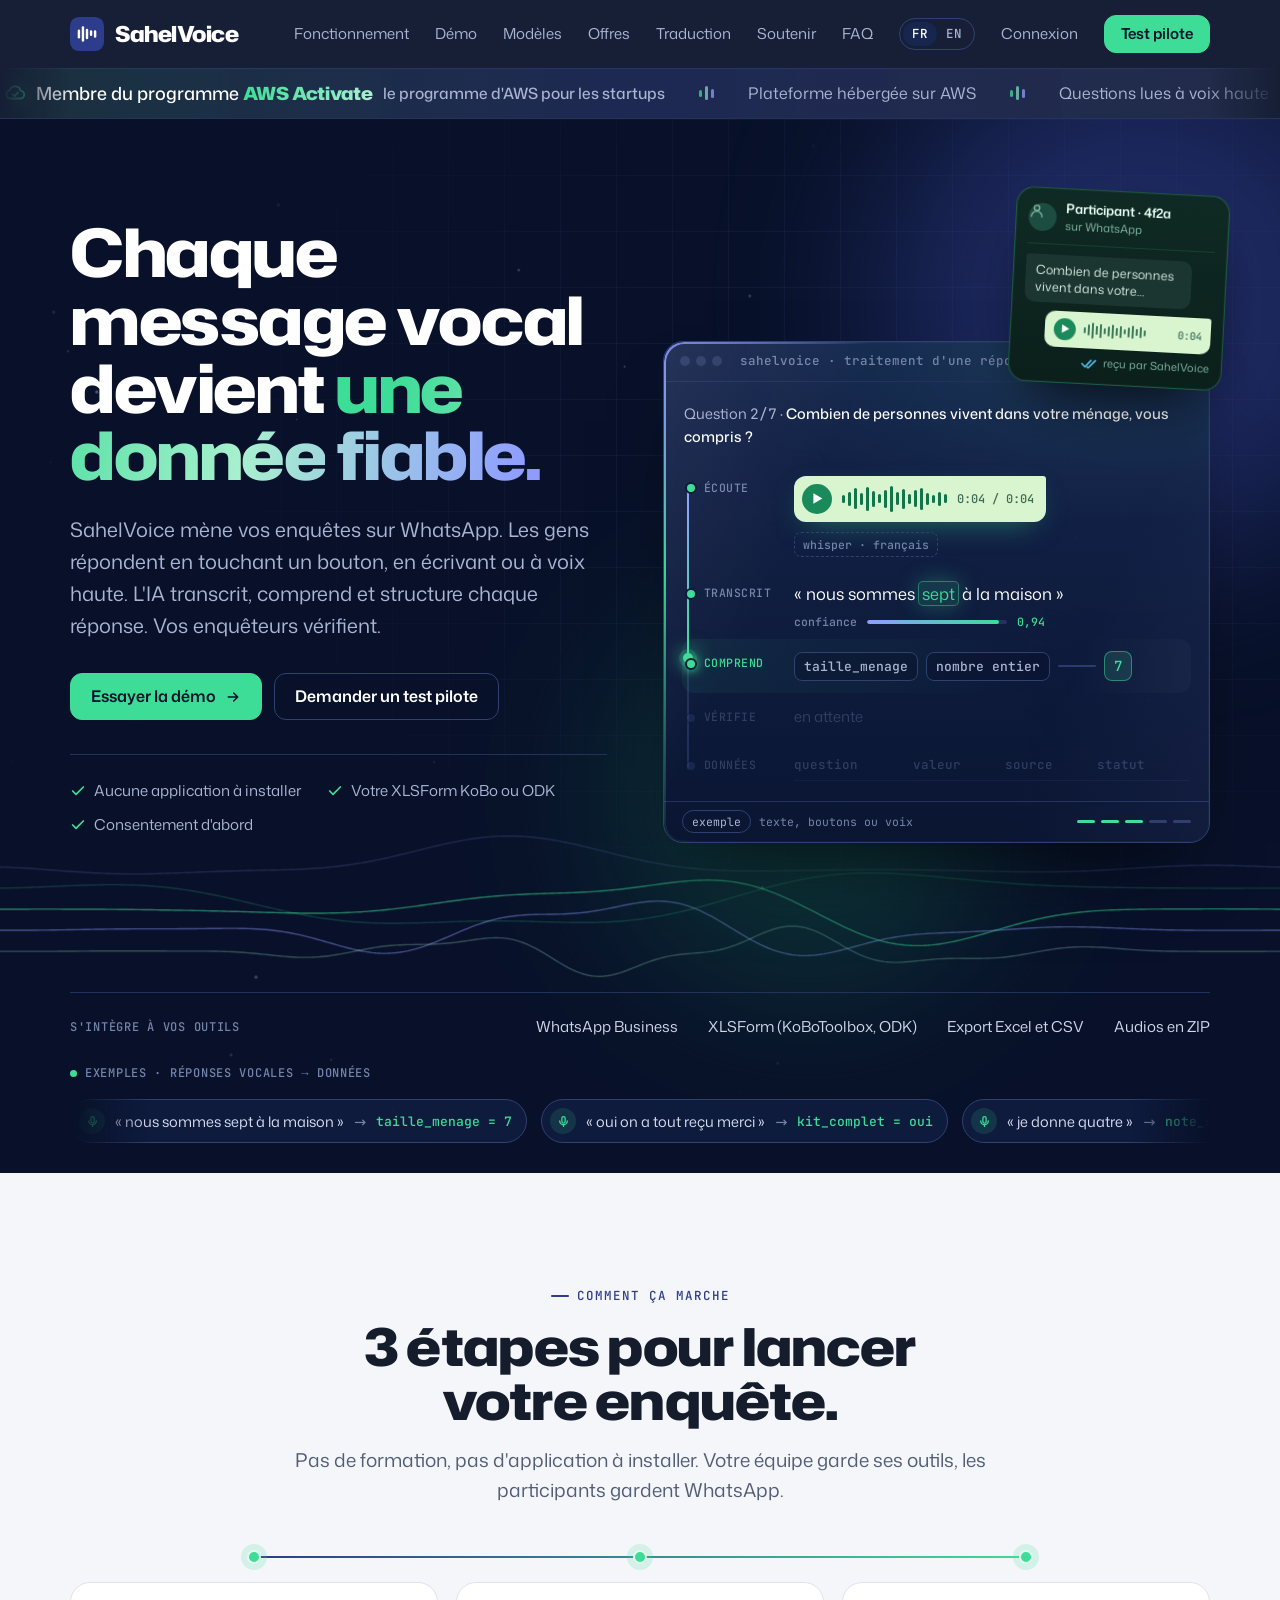
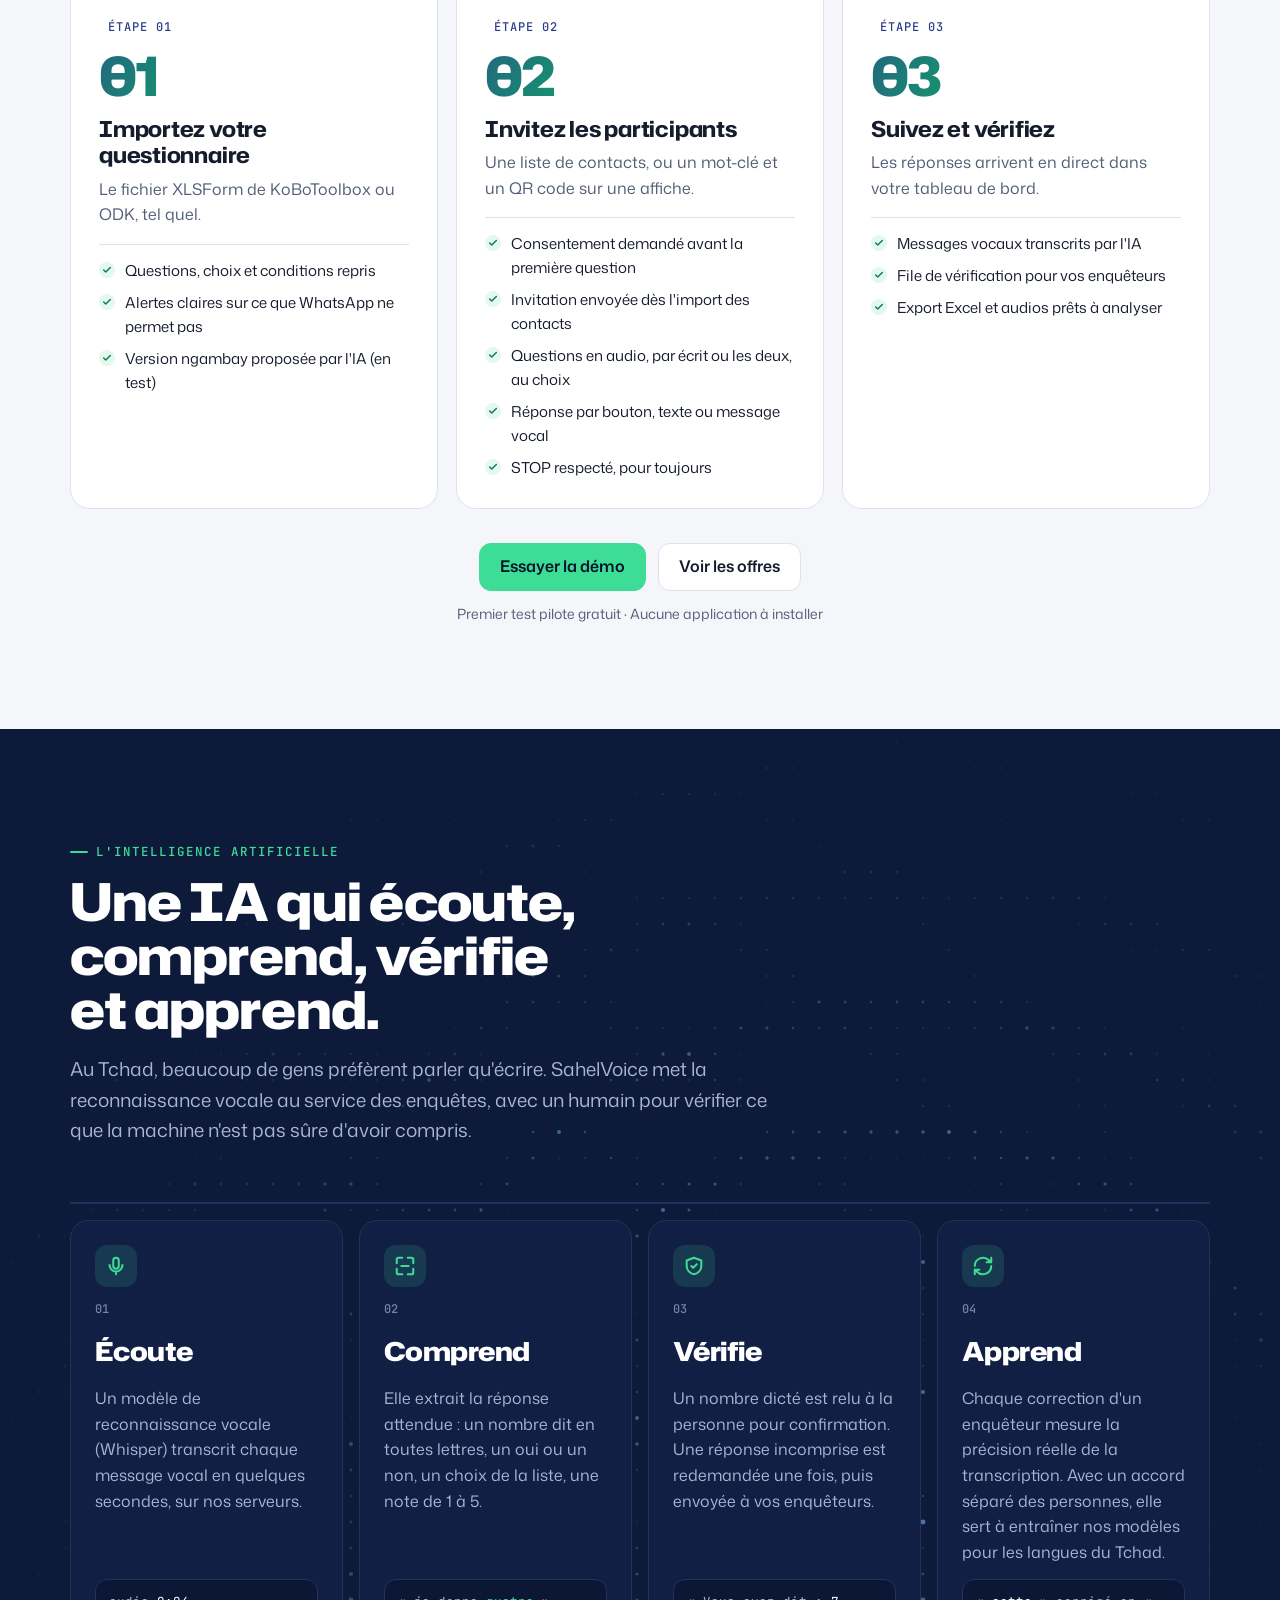
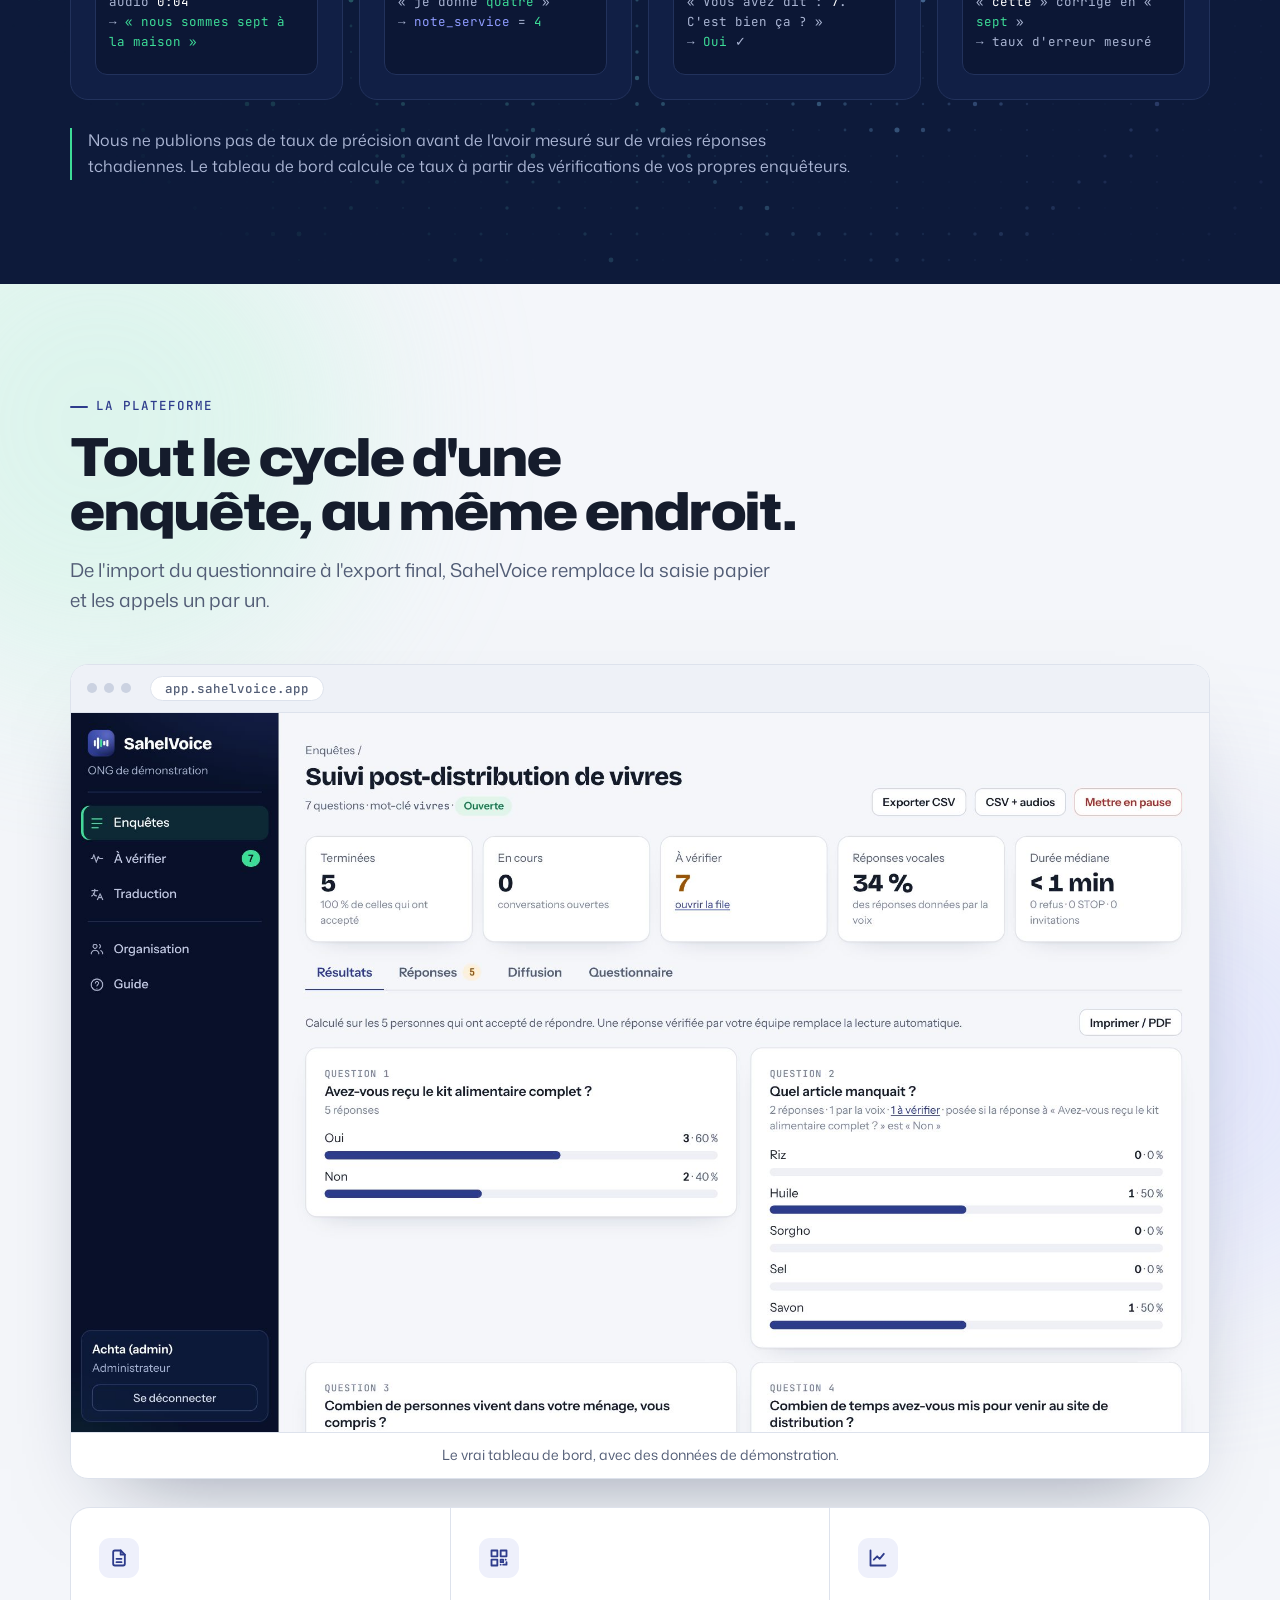
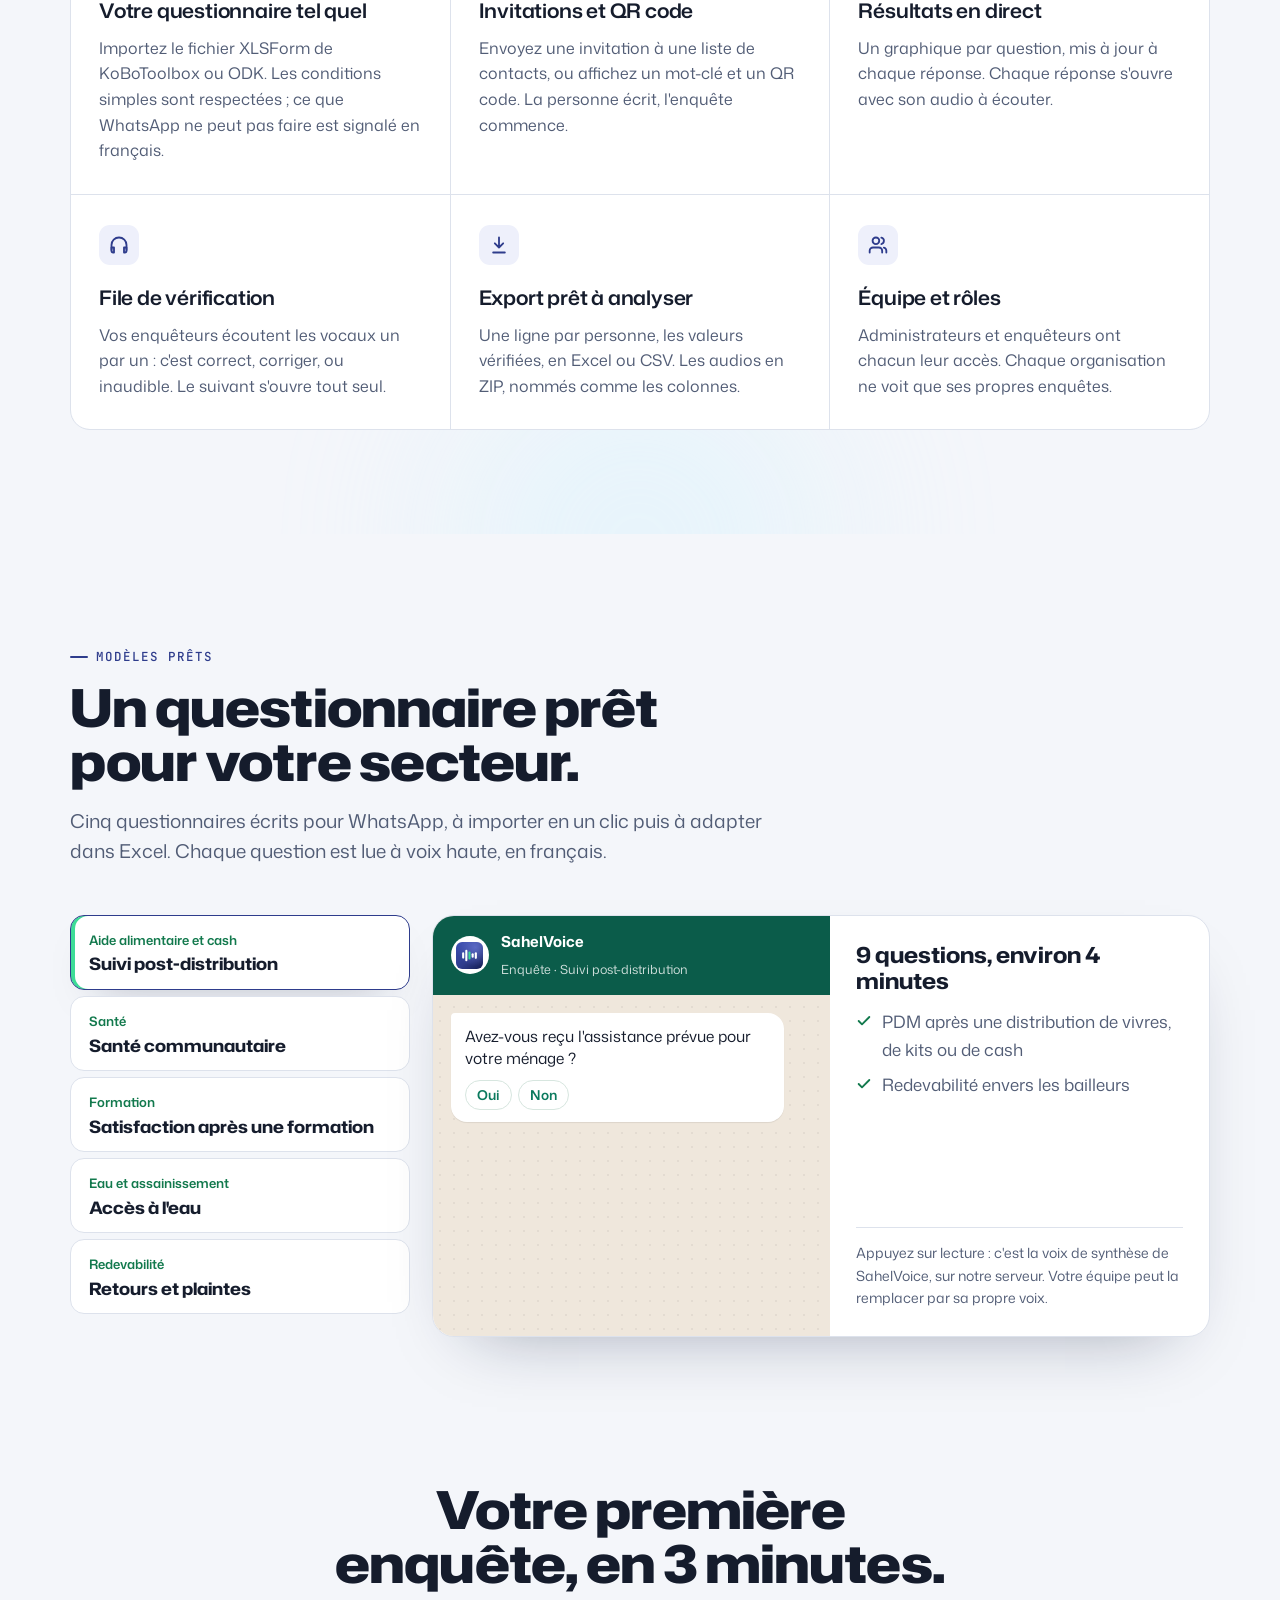
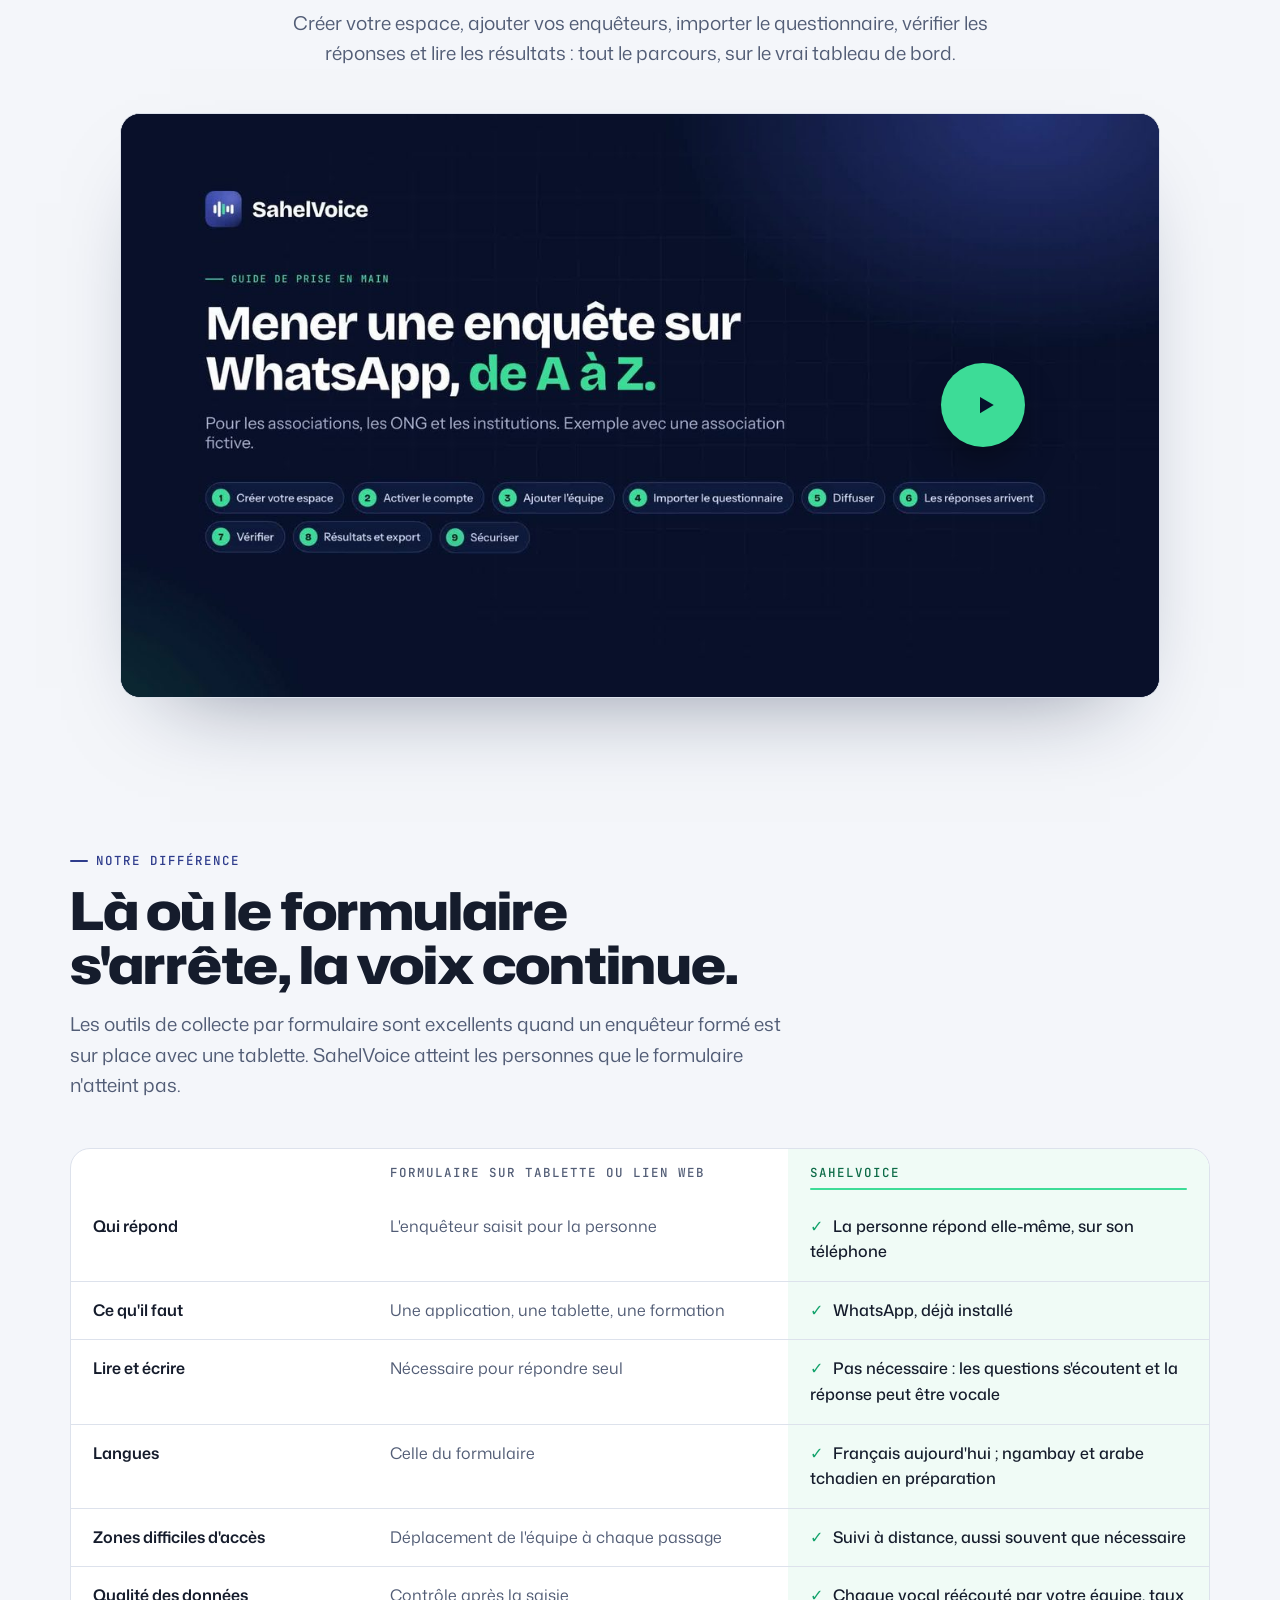
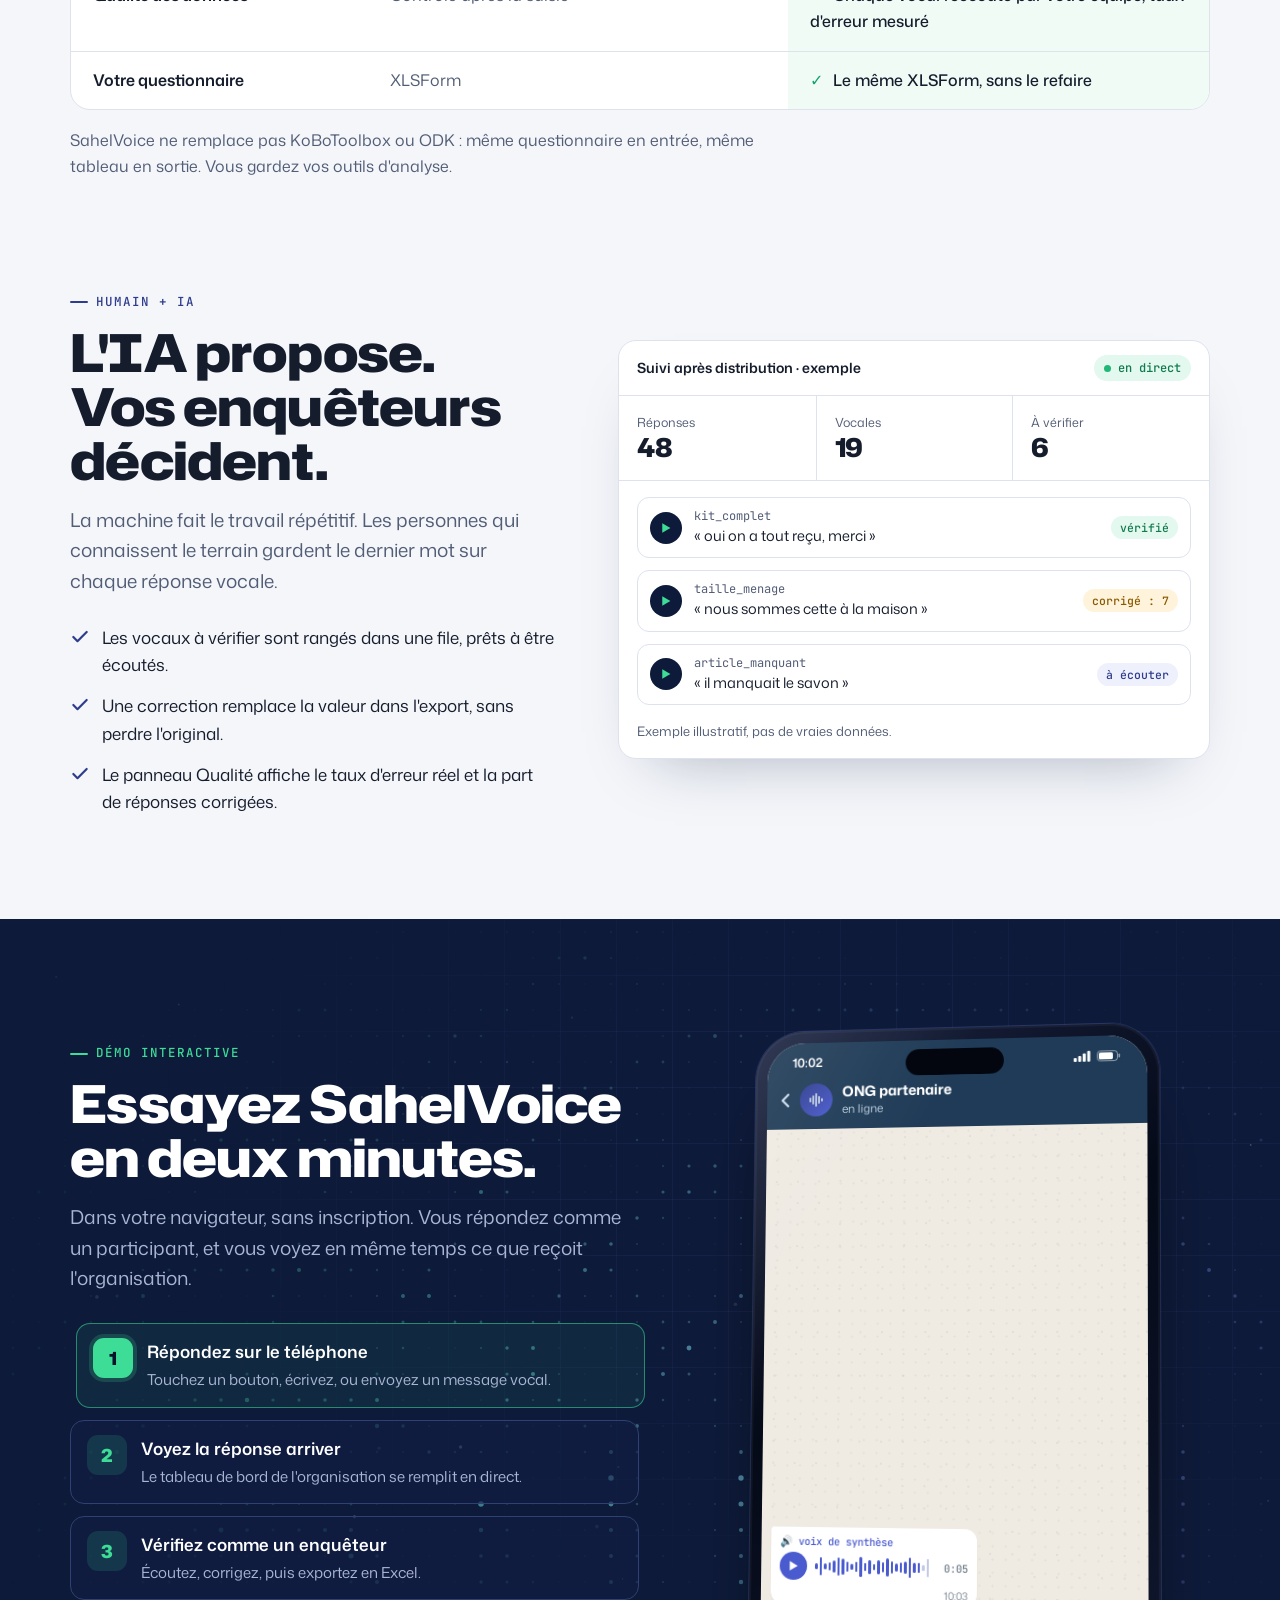
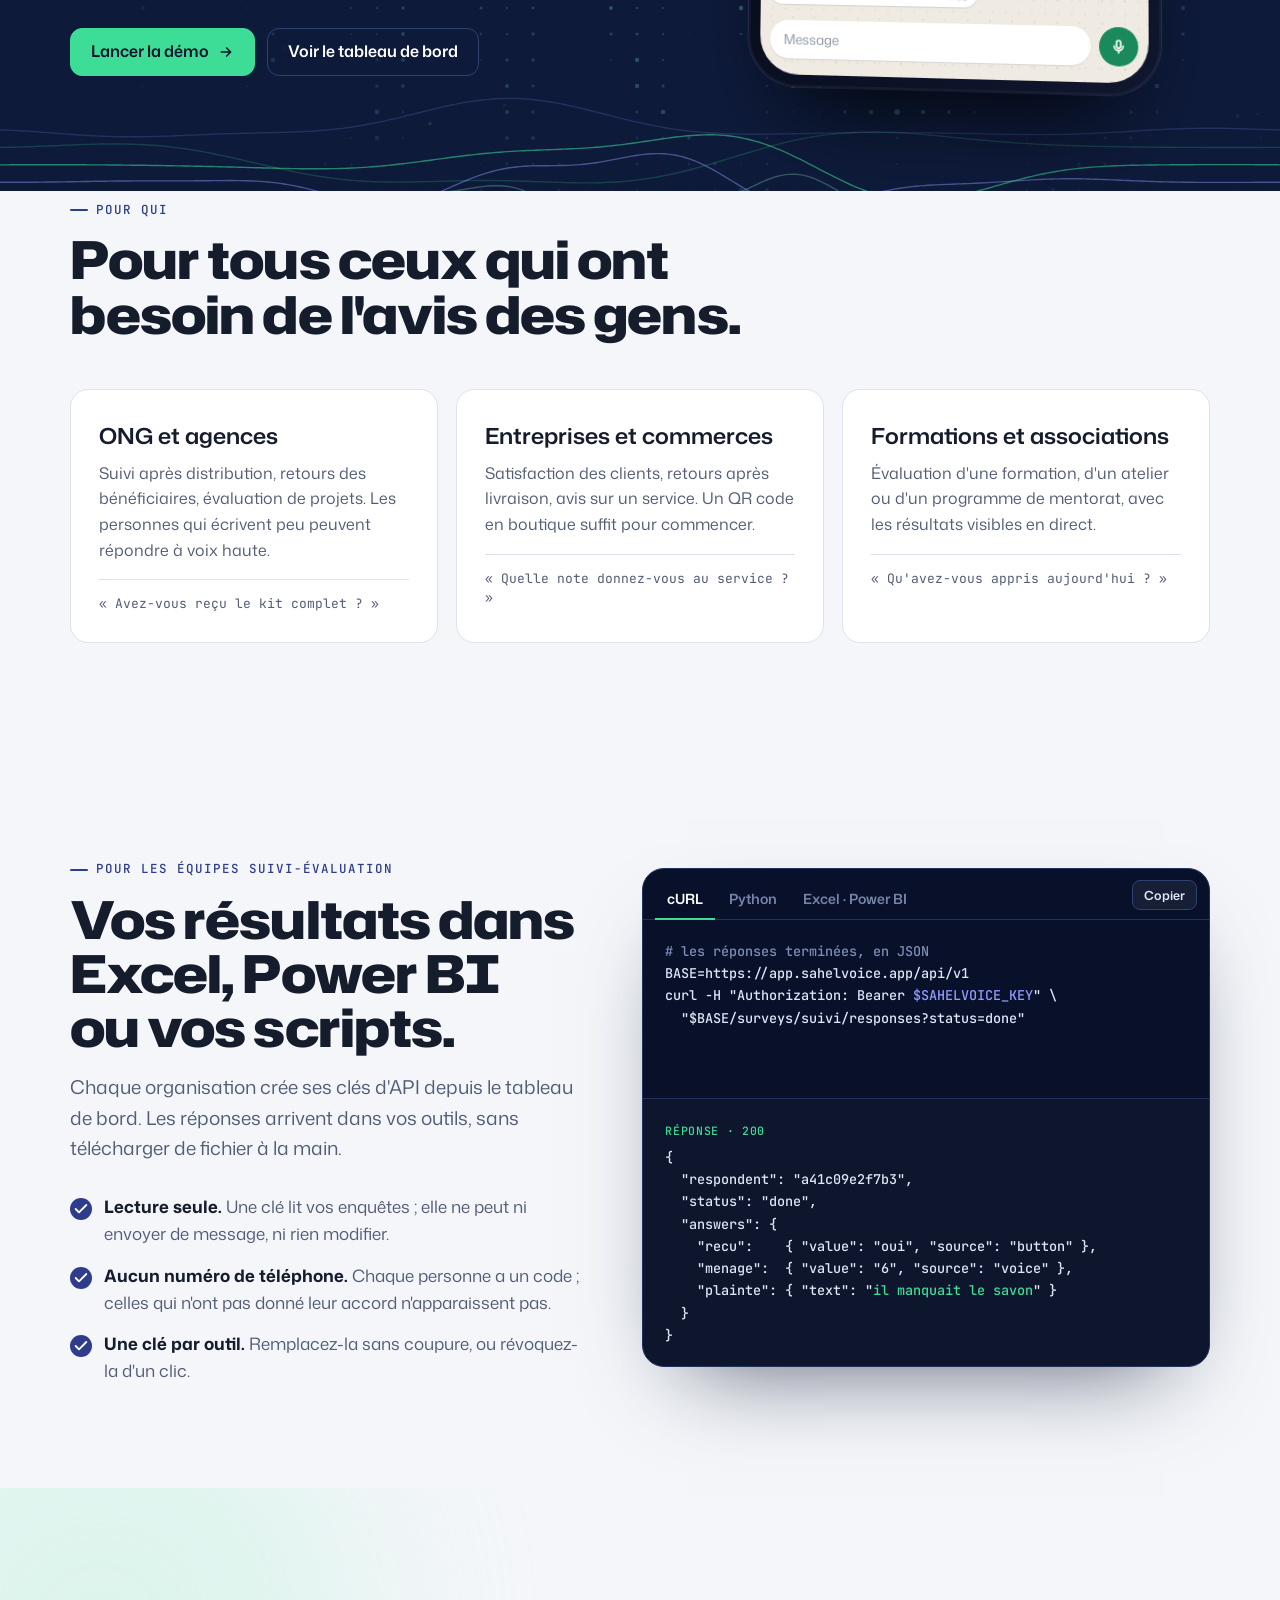
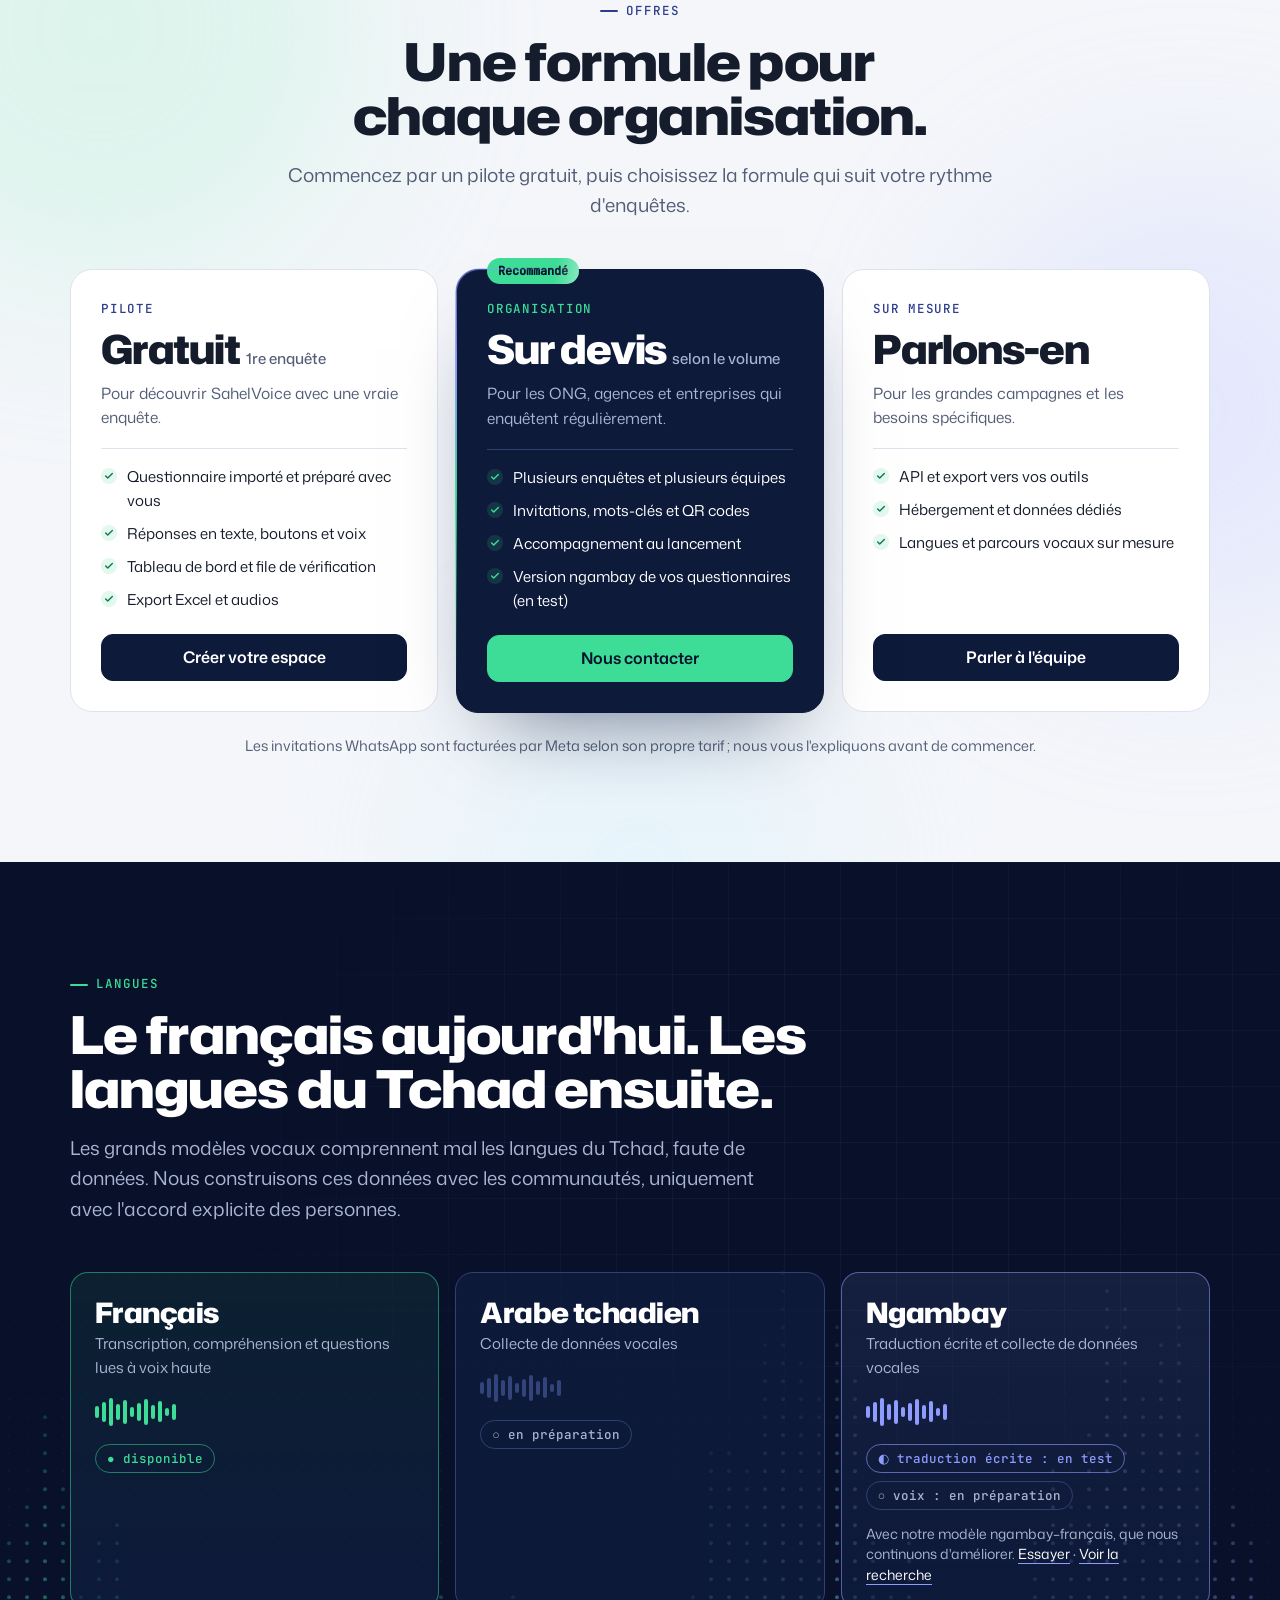
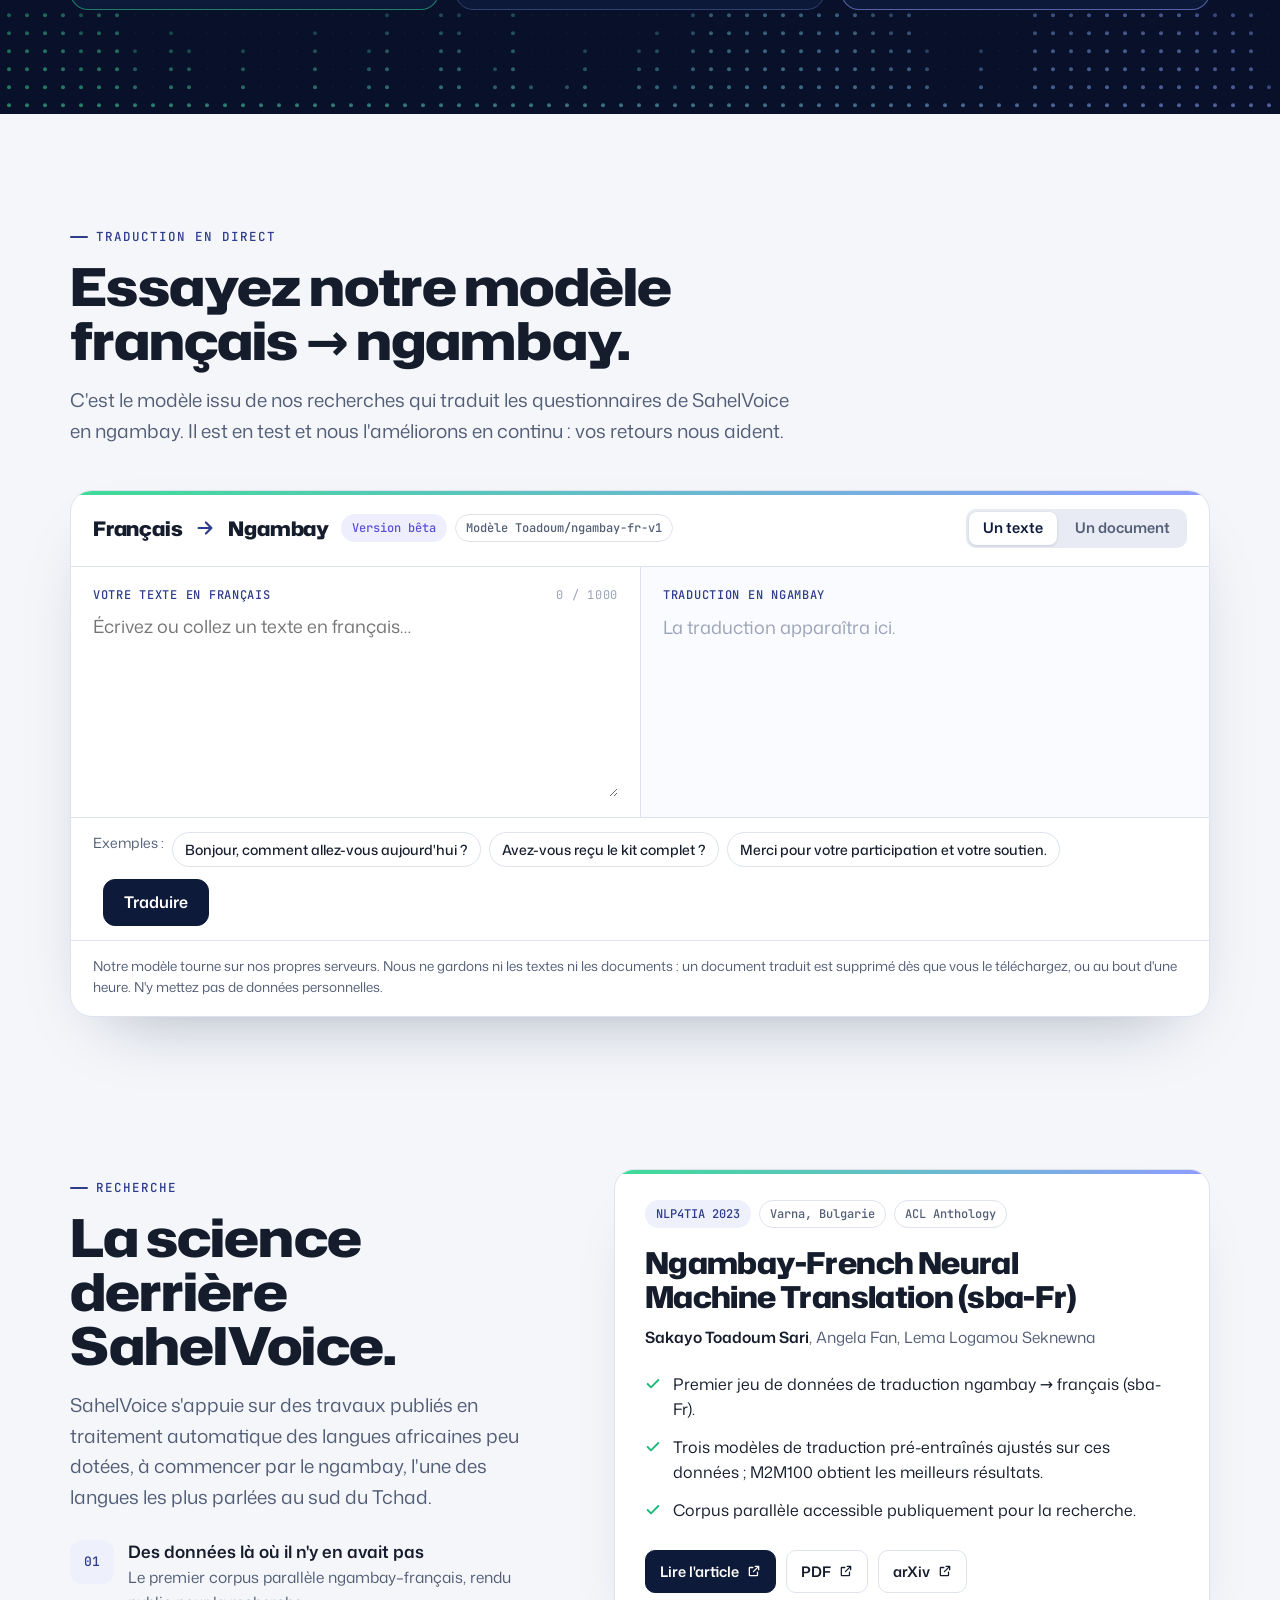
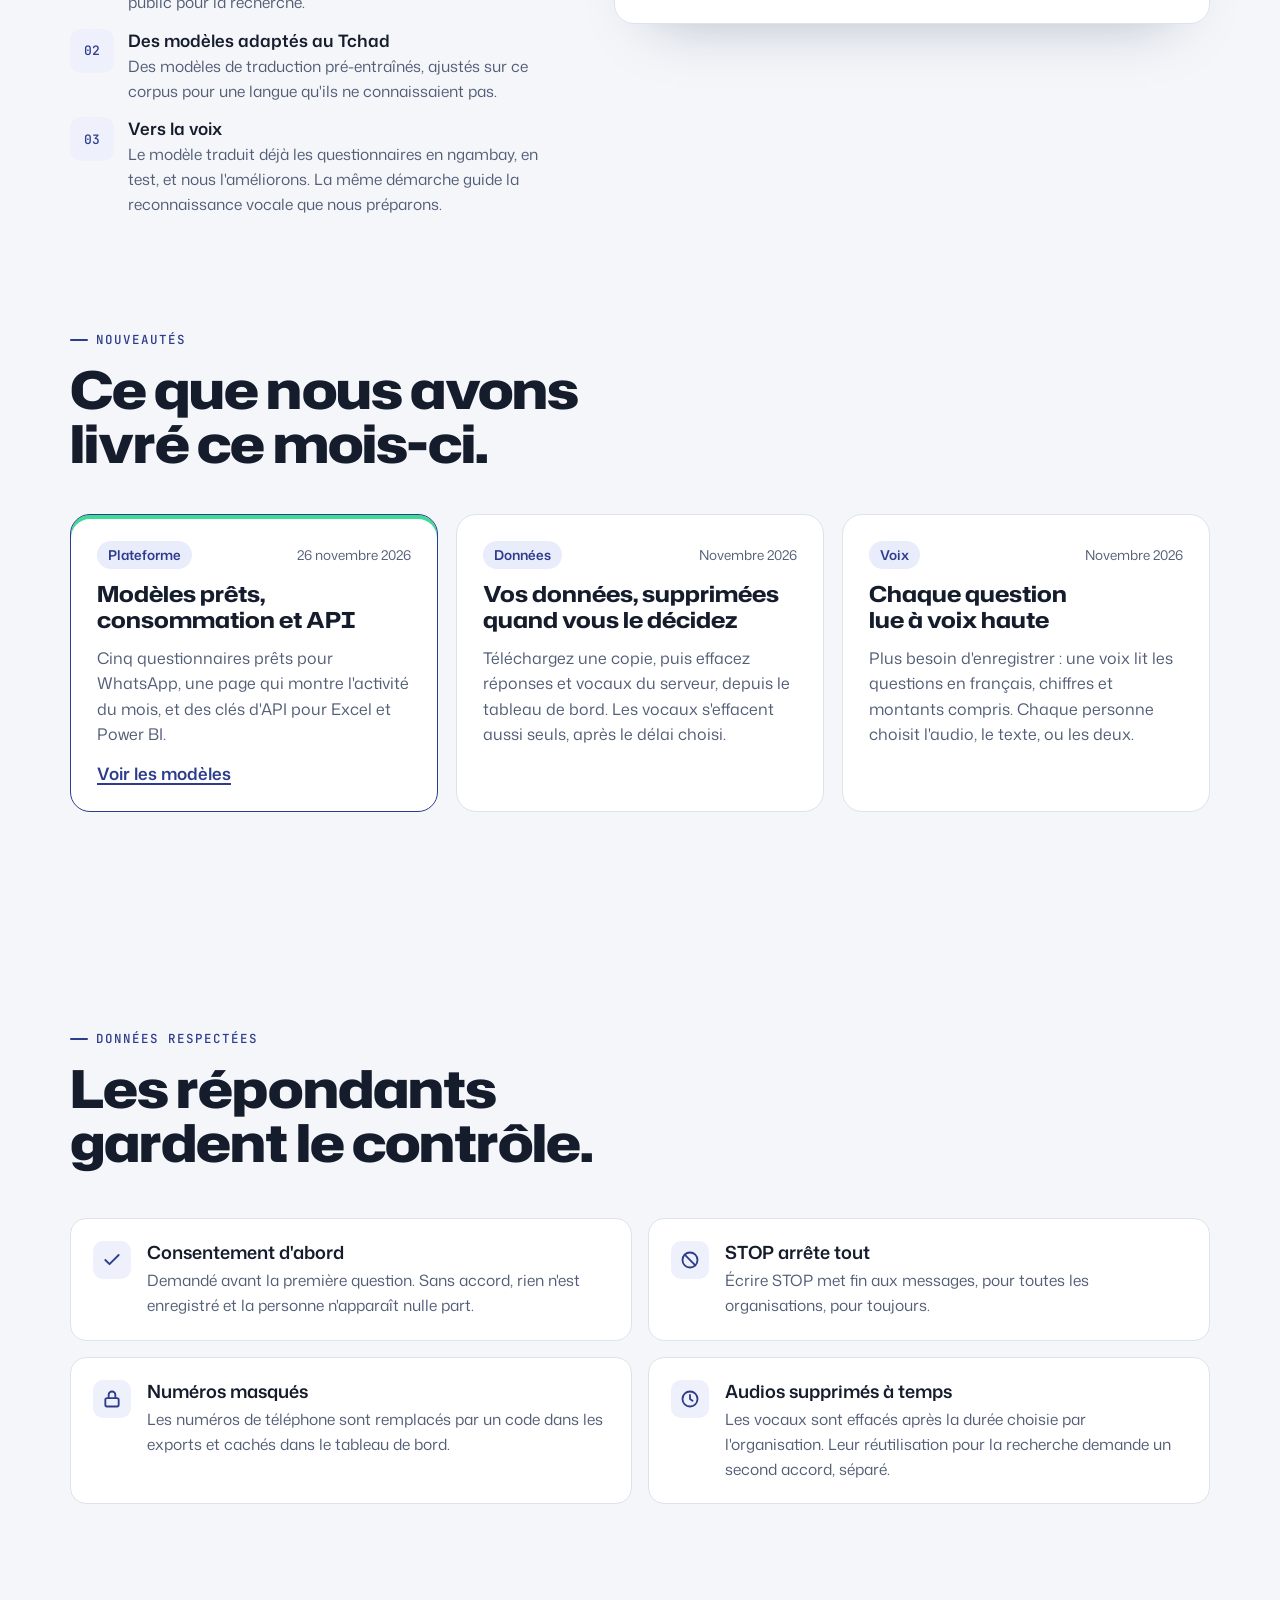
==== index.html @ 857aacc3 "Ready templates by sector with the SahelVoice voice, API section for M&E teams, updates Co-Authored-" ====
<!doctype html>
<html lang="fr">
<head>
<meta charset="utf-8">
<meta name="viewport" content="width=device-width, initial-scale=1">
<title>SahelVoice | L'IA vocale pour les enquêtes WhatsApp au Tchad</title>
<meta name="description" content="SahelVoice transforme les réponses WhatsApp, écrites ou vocales, en données fiables. L'IA transcrit et comprend les messages vocaux, vos enquêteurs vérifient. Conçu au Tchad.">
<meta property="og:title" content="SahelVoice | L'IA vocale pour les enquêtes WhatsApp">
<meta property="og:description" content="Les gens répondent sur WhatsApp, par écrit ou à voix haute. L'IA transcrit, comprend et structure chaque réponse. Vos enquêteurs vérifient.">
<meta property="og:image" content="https://sahelvoice.app/og.png">
<meta property="og:url" content="https://sahelvoice.app/">
<link rel="canonical" href="https://sahelvoice.app/">
<meta property="og:type" content="website">
<meta name="theme-color" content="#081129">
<link rel="icon" href="/assets/icon.svg" type="image/svg+xml"><link rel="icon" href="/favicon.ico" sizes="any"><link rel="apple-touch-icon" href="/assets/apple-touch-icon.png">
<link rel="alternate" hreflang="fr" href="https://sahelvoice.app/">
<link rel="alternate" hreflang="en" href="https://sahelvoice.app/en/">
<link rel="alternate" hreflang="x-default" href="https://sahelvoice.app/">
<link rel="stylesheet" href="/assets/fonts.css?v=202611161200">
<link rel="stylesheet" href="assets/site.css?v=202611261700">
<script>document.documentElement.classList.add('js')</script>
</head>
<body>

<header class="top">
  <div class="wrap">
    <nav aria-label="Navigation principale">
      <a class="brand" href="#"><svg width="34" height="34" viewBox="0 0 42 42" aria-hidden="true"><rect width="42" height="42" rx="11" fill="#2e3c8c"/><g class="eq" stroke="#fff" stroke-width="3" stroke-linecap="round"><path d="M11 25v-8"/><path d="M16 29V13"/><path d="M21 26V16"/><path d="M26 22v-4"/><path d="M31 24v-6"/></g></svg>SahelVoice</a>
      <div class="links">
        <a href="#fonctionnement">Fonctionnement</a>
        <a href="#demo">Démo</a>
        <a href="#modeles">Modèles</a>
        <a href="#offres">Offres</a>
        <a href="#traduction">Traduction</a>
        <a href="#besoins">Soutenir</a>
        <a href="#faq">FAQ</a>
        <span class="lsw" role="group" aria-label="Langue"><span aria-current="true">FR</span><a href="en/" hreflang="en" lang="en" data-setlang="en">EN</a></span>
        <a href="https://app.sahelvoice.app/login">Connexion</a>
        <a class="btn" href="pilote/">Test pilote</a>
      </div>
    </nav>
  </div>
  <div class="ticker" role="note" aria-label="SahelVoice est membre du programme AWS Activate, le programme d'AWS pour les startups."><div class="tk-track" aria-hidden="true"><span class="tk-item tk-main"><svg width="22" height="22" viewBox="0 0 24 24" fill="none" stroke="currentColor" stroke-width="2" stroke-linecap="round" stroke-linejoin="round" aria-hidden="true"><path d="M7 18a4.5 4.5 0 0 1-.6-8.96A6 6 0 0 1 18 9.5a4 4 0 0 1-.5 8.5z"/><path d="m9.5 13.5 2 2 3.5-4"/></svg><span>Membre du programme <b>AWS Activate</b></span><em>le programme d'AWS pour les startups</em></span><span class="tk-sep" aria-hidden="true"><i></i><i></i><i></i></span><span class="tk-item">Plateforme hébergée sur AWS</span><span class="tk-sep" aria-hidden="true"><i></i><i></i><i></i></span><span class="tk-item">Questions lues à voix haute</span><span class="tk-sep" aria-hidden="true"><i></i><i></i><i></i></span><span class="tk-item tk-main"><svg width="22" height="22" viewBox="0 0 24 24" fill="none" stroke="currentColor" stroke-width="2" stroke-linecap="round" stroke-linejoin="round" aria-hidden="true"><path d="M7 18a4.5 4.5 0 0 1-.6-8.96A6 6 0 0 1 18 9.5a4 4 0 0 1-.5 8.5z"/><path d="m9.5 13.5 2 2 3.5-4"/></svg><span>Membre du programme <b>AWS Activate</b></span><em>le programme d'AWS pour les startups</em></span><span class="tk-sep" aria-hidden="true"><i></i><i></i><i></i></span><span class="tk-item">Plateforme hébergée sur AWS</span><span class="tk-sep" aria-hidden="true"><i></i><i></i><i></i></span><span class="tk-item">Questions lues à voix haute</span><span class="tk-sep" aria-hidden="true"><i></i><i></i><i></i></span></div><p class="tk-static"><svg width="22" height="22" viewBox="0 0 24 24" fill="none" stroke="currentColor" stroke-width="2" stroke-linecap="round" stroke-linejoin="round" aria-hidden="true"><path d="M7 18a4.5 4.5 0 0 1-.6-8.96A6 6 0 0 1 18 9.5a4 4 0 0 1-.5 8.5z"/><path d="m9.5 13.5 2 2 3.5-4"/></svg><span>Membre du programme <b>AWS Activate</b></span><em>le programme d'AWS pour les startups</em></p></div>
</header>

<div class="dark">
  <canvas class="wavefield" data-y=".75" aria-hidden="true"></canvas>
  <div class="grid-bg"></div>
  <div class="glow" style="width:520px;height:520px;right:-120px;top:-80px;background:#2e3c8c"></div>
  <div class="glow" style="width:380px;height:380px;right:22%;top:46%;background:#145e48;opacity:.45"></div>
  <div class="wrap">
    <div class="hero">
      <div>
        <h1>Chaque message vocal devient <span class="hl">une donnée fiable.</span></h1>
        <p class="lede">SahelVoice mène vos enquêtes sur WhatsApp. Les gens répondent en touchant un bouton, en écrivant ou à voix haute. L'IA transcrit, comprend et structure chaque réponse. Vos enquêteurs vérifient.</p>
        <div class="ctas">
          <a class="btn shine" href="demo/">Essayer la démo
            <svg width="16" height="16" viewBox="0 0 24 24" fill="none" stroke="currentColor" stroke-width="2.4" stroke-linecap="round" stroke-linejoin="round" aria-hidden="true"><path d="M5 12h14M13 6l6 6-6 6"/></svg></a>
          <a class="btn ghost" href="pilote/">Demander un test pilote</a>
        </div>
        <div class="facts">
          <span><svg width="16" height="16" viewBox="0 0 24 24" fill="none" stroke="currentColor" stroke-width="2.6" stroke-linecap="round" stroke-linejoin="round" aria-hidden="true"><path d="M20 6 9 17l-5-5"/></svg>Aucune application à installer</span>
          <span><svg width="16" height="16" viewBox="0 0 24 24" fill="none" stroke="currentColor" stroke-width="2.6" stroke-linecap="round" stroke-linejoin="round" aria-hidden="true"><path d="M20 6 9 17l-5-5"/></svg>Votre XLSForm KoBo ou ODK</span>
          <span><svg width="16" height="16" viewBox="0 0 24 24" fill="none" stroke="currentColor" stroke-width="2.6" stroke-linecap="round" stroke-linejoin="round" aria-hidden="true"><path d="M20 6 9 17l-5-5"/></svg>Consentement d'abord</span>
        </div>
      </div>

      <div class="console-wrap" id="console-wrap">
      <div class="phone-card" id="phone-card" aria-hidden="true">
        <div class="pc-head"><span class="pc-av"><svg width="16" height="16" viewBox="0 0 24 24" fill="none" stroke="currentColor" stroke-width="2" stroke-linecap="round" aria-hidden="true"><circle cx="12" cy="8" r="4"/><path d="M4 21a8 8 0 0 1 16 0"/></svg></span><div><b>Participant · 4f2a</b><span>sur WhatsApp</span></div></div>
        <div class="pc-q" id="pc-q">Combien de personnes vivent dans votre ménage, vous compris ?</div>
        <div class="pc-voice"><span class="pc-play"><svg width="9" height="11" viewBox="0 0 16 18" aria-hidden="true"><path d="M2 1.5v15l13-7.5z" fill="#fff"/></svg></span><span class="pc-wave" id="pc-wave"></span><span class="pc-t" id="pc-dur">0:04</span></div>
        <div class="pc-tick" id="pc-tick"><svg width="16" height="10" viewBox="0 0 18 11" fill="none" stroke="currentColor" stroke-width="1.8" stroke-linecap="round" stroke-linejoin="round" aria-hidden="true"><path d="M1 6l3.5 3.5L11 2M7 9.5l1 1L16 2"/></svg><span>reçu par SahelVoice</span></div>
      </div>
      <div class="console" id="console" data-dec="," aria-label="Exemple : comment SahelVoice traite une réponse vocale">
        <div class="c-scan" aria-hidden="true"></div>
        <div class="c-head">
          <span class="dots" aria-hidden="true"><i></i><i></i><i></i></span>
          <span>sahelvoice · traitement d'une réponse</span>
        </div>
        <div class="c-body">
          <p class="q">Question <span class="mono" id="c-n">2/7</span> · <b id="c-q">Combien de personnes vivent dans votre ménage, vous compris ?</b></p>
          <div class="stages">
          <span class="rail" aria-hidden="true"><b id="c-rail"></b></span>

          <div class="stage" data-s="0">
            <div class="st-label"><i></i>Écoute</div>
            <div class="listen"><span class="vbubble">
              <span class="play"><svg width="11" height="13" viewBox="0 0 16 18" aria-hidden="true"><path d="M2 1.5v15l13-7.5z" fill="#fff"/></svg></span>
              <span class="wave" id="wave" aria-hidden="true"></span>
              <span class="t"><span id="c-pos">0:00</span> / <span id="c-dur">0:04</span></span>
            </span><span class="model">whisper · français</span></div>
          </div>

          <div class="stage" data-s="1">
            <div class="st-label"><i></i>Transcrit</div>
            <div><p class="transcript" id="c-tr">« nous sommes <mark>sept</mark> à la maison »</p>
              <div class="conf" aria-hidden="true"><span>confiance</span><i><b id="c-conf-bar"></b></i><em id="c-conf">0,94</em></div></div>
          </div>

          <div class="stage" data-s="2">
            <div class="st-label"><i></i>Comprend</div>
            <div class="parse">
              <span class="chip" id="c-field">taille_menage</span>
              <span class="chip" id="c-type">nombre entier</span>
              <span class="beam" aria-hidden="true"><i></i></span>
              <span class="chip val" id="c-val">7</span>
            </div>
          </div>

          <div class="stage" data-s="3">
            <div class="st-label"><i></i>Vérifie</div>
            <div class="check" id="c-chk"><span>« Vous avez dit : <b>7</b>. C'est bien ça ? »</span><span class="ok">✓ confirmé par la personne</span></div>
          </div>

          <div class="stage" data-s="4">
            <div class="st-label"><i></i>Données</div>
            <div class="tablewrap"><table class="table">
              <thead><tr><th>question</th><th>valeur</th><th>source</th><th>statut</th></tr></thead>
              <tbody id="c-rows"><tr><td>taille_menage</td><td>7</td><td>vocal</td><td>confirmé</td></tr></tbody>
            </table></div>
          </div>
          </div>
        </div>
        <div class="c-foot">
          <span><span class="tag">exemple</span>texte, boutons ou voix</span>
          <span class="prog" aria-hidden="true"><i class="on"></i><i class="on"></i><i class="on"></i><i class="on"></i><i class="on"></i></span>
        </div>
      </div>
      </div>
    </div>

    <div class="strip">
      <span class="lbl">S'intègre à vos outils</span>
      <div class="items">
        <span>WhatsApp Business</span>
        <span>XLSForm (KoBoToolbox, ODK)</span>
        <span>Export Excel et CSV</span>
        <span>Audios en ZIP</span>
      </div>
    </div>
    <div class="feed-label"><i></i>Exemples · réponses vocales → données</div>
    <div class="feed"><div class="feed-track">
      <span class="fi"><span class="mic"><svg width="13" height="13" viewBox="0 0 24 24" fill="none" stroke="currentColor" stroke-width="2.4" stroke-linecap="round" aria-hidden="true"><path d="M12 15a3 3 0 0 0 3-3V6a3 3 0 0 0-6 0v6a3 3 0 0 0 3 3z"/><path d="M19 11a7 7 0 0 1-14 0M12 18v3"/></svg></span><span lang="fr">« nous sommes sept à la maison »</span><span class="to">→</span><code>taille_menage = 7</code></span>
      <span class="fi"><span class="mic"><svg width="13" height="13" viewBox="0 0 24 24" fill="none" stroke="currentColor" stroke-width="2.4" stroke-linecap="round" aria-hidden="true"><path d="M12 15a3 3 0 0 0 3-3V6a3 3 0 0 0-6 0v6a3 3 0 0 0 3 3z"/><path d="M19 11a7 7 0 0 1-14 0M12 18v3"/></svg></span><span lang="fr">« oui on a tout reçu merci »</span><span class="to">→</span><code>kit_complet = oui</code></span>
      <span class="fi"><span class="mic"><svg width="13" height="13" viewBox="0 0 24 24" fill="none" stroke="currentColor" stroke-width="2.4" stroke-linecap="round" aria-hidden="true"><path d="M12 15a3 3 0 0 0 3-3V6a3 3 0 0 0-6 0v6a3 3 0 0 0 3 3z"/><path d="M19 11a7 7 0 0 1-14 0M12 18v3"/></svg></span><span lang="fr">« je donne quatre »</span><span class="to">→</span><code>note_service = 4</code></span>
      <span class="fi"><span class="mic"><svg width="13" height="13" viewBox="0 0 24 24" fill="none" stroke="currentColor" stroke-width="2.4" stroke-linecap="round" aria-hidden="true"><path d="M12 15a3 3 0 0 0 3-3V6a3 3 0 0 0-6 0v6a3 3 0 0 0 3 3z"/><path d="M19 11a7 7 0 0 1-14 0M12 18v3"/></svg></span><span lang="fr">« deux heures de marche »</span><span class="to">→</span><code>temps_trajet = 2</code></span>
      <span class="fi"><span class="mic"><svg width="13" height="13" viewBox="0 0 24 24" fill="none" stroke="currentColor" stroke-width="2.4" stroke-linecap="round" aria-hidden="true"><path d="M12 15a3 3 0 0 0 3-3V6a3 3 0 0 0-6 0v6a3 3 0 0 0 3 3z"/><path d="M19 11a7 7 0 0 1-14 0M12 18v3"/></svg></span><span lang="fr">« non pas encore »</span><span class="to">→</span><code>paiement_recu = non</code></span>
      <span class="fi"><span class="mic"><svg width="13" height="13" viewBox="0 0 24 24" fill="none" stroke="currentColor" stroke-width="2.4" stroke-linecap="round" aria-hidden="true"><path d="M12 15a3 3 0 0 0 3-3V6a3 3 0 0 0-6 0v6a3 3 0 0 0 3 3z"/><path d="M19 11a7 7 0 0 1-14 0M12 18v3"/></svg></span><span lang="fr">« très satisfait »</span><span class="to">→</span><code>satisfaction = très satisfait</code></span>
      <span class="fi"><span class="mic"><svg width="13" height="13" viewBox="0 0 24 24" fill="none" stroke="currentColor" stroke-width="2.4" stroke-linecap="round" aria-hidden="true"><path d="M12 15a3 3 0 0 0 3-3V6a3 3 0 0 0-6 0v6a3 3 0 0 0 3 3z"/><path d="M19 11a7 7 0 0 1-14 0M12 18v3"/></svg></span><span lang="fr">« cinq enfants »</span><span class="to">→</span><code>nb_enfants = 5</code></span>
      <span class="fi"><span class="mic"><svg width="13" height="13" viewBox="0 0 24 24" fill="none" stroke="currentColor" stroke-width="2.4" stroke-linecap="round" aria-hidden="true"><path d="M12 15a3 3 0 0 0 3-3V6a3 3 0 0 0-6 0v6a3 3 0 0 0 3 3z"/><path d="M19 11a7 7 0 0 1-14 0M12 18v3"/></svg></span><span lang="fr">« il manquait le savon »</span><span class="to">→</span><code>commentaire = texte</code></span>
    </div></div>
  </div>
</div>

<main>
  <!-- ===== How it works ===== -->
  <section id="fonctionnement">
    <div class="wrap">
      <div class="center"><p class="kicker rv">Comment ça marche</p><h2 class="rv">3 étapes pour lancer votre enquête.</h2><p class="intro rv">Pas de formation, pas d'application à installer. Votre équipe garde ses outils, les participants gardent WhatsApp.</p></div>
      <div class="how-track" aria-hidden="true"><i></i><b></b><b></b><b></b></div>
      <div class="how"><article class="rv"><span class="st">Étape 01</span><div class="big">01</div><h3>Importez votre questionnaire</h3><p>Le fichier XLSForm de KoBoToolbox ou ODK, tel quel.</p><ul><li>Questions, choix et conditions repris</li><li>Alertes claires sur ce que WhatsApp ne permet pas</li><li>Version ngambay proposée par l'IA (en test)</li></ul></article><article class="rv"><span class="st">Étape 02</span><div class="big">02</div><h3>Invitez les participants</h3><p>Une liste de contacts, ou un mot-clé et un QR code sur une affiche.</p><ul><li>Consentement demandé avant la première question</li><li>Invitation envoyée dès l'import des contacts</li><li>Questions en audio, par écrit ou les deux, au choix</li><li>Réponse par bouton, texte ou message vocal</li><li>STOP respecté, pour toujours</li></ul></article><article class="rv"><span class="st">Étape 03</span><div class="big">03</div><h3>Suivez et vérifiez</h3><p>Les réponses arrivent en direct dans votre tableau de bord.</p><ul><li>Messages vocaux transcrits par l'IA</li><li>File de vérification pour vos enquêteurs</li><li>Export Excel et audios prêts à analyser</li></ul></article></div>
      <div class="how-cta rv"><a class="btn" href="demo/">Essayer la démo</a><a class="btn ghost" href="#offres">Voir les offres</a><span class="note">Premier test pilote gratuit · Aucune application à installer</span></div>
    </div>
  </section>

  <!-- ===== AI ===== -->
  <section class="dark" id="ia" style="background:var(--navy)">
    <canvas class="dotfield" data-mode="ripple" aria-hidden="true"></canvas>
    <div class="wrap">
      <p class="kicker rv">L'intelligence artificielle</p>
      <h2 class="rv">Une IA qui écoute, comprend, vérifie et apprend.</h2>
      <p class="intro rv">Au Tchad, beaucoup de gens préfèrent parler qu'écrire. SahelVoice met la reconnaissance vocale au service des enquêtes, avec un humain pour vérifier ce que la machine n'est pas sûre d'avoir compris.</p>

      <div class="ai-flow" aria-hidden="true"></div>
      <div class="ai-grid">
        <article class="ai-card rv">
          <div class="ic"><svg width="22" height="22" viewBox="0 0 24 24" fill="none" stroke="currentColor" stroke-width="2.2" stroke-linecap="round" stroke-linejoin="round" aria-hidden="true"><path d="M12 15a3 3 0 0 0 3-3V6a3 3 0 0 0-6 0v6a3 3 0 0 0 3 3z"/><path d="M19 11a7 7 0 0 1-14 0M12 18v3"/></svg></div>
          <span class="num">01</span>
          <h3>Écoute</h3>
          <p>Un modèle de reconnaissance vocale (Whisper) transcrit chaque message vocal en quelques secondes, sur nos serveurs.</p>
          <div class="demo">audio <span class="w">0:04</span><br>→ <span class="g">« nous sommes sept à la maison »</span></div>
        </article>
        <article class="ai-card rv">
          <div class="ic"><svg width="22" height="22" viewBox="0 0 24 24" fill="none" stroke="currentColor" stroke-width="2.2" stroke-linecap="round" stroke-linejoin="round" aria-hidden="true"><path d="M9 3H5a2 2 0 0 0-2 2v4M15 3h4a2 2 0 0 1 2 2v4M9 21H5a2 2 0 0 1-2-2v-4M15 21h4a2 2 0 0 0 2-2v-4"/><path d="M8 12h8"/></svg></div>
          <span class="num">02</span>
          <h3>Comprend</h3>
          <p>Elle extrait la réponse attendue : un nombre dit en toutes lettres, un oui ou un non, un choix de la liste, une note de 1 à 5.</p>
          <div class="demo">« je donne <span class="g">quatre</span> »<br>→ <span class="v">note_service</span> = <span class="g">4</span></div>
        </article>
        <article class="ai-card rv">
          <div class="ic"><svg width="22" height="22" viewBox="0 0 24 24" fill="none" stroke="currentColor" stroke-width="2.2" stroke-linecap="round" stroke-linejoin="round" aria-hidden="true"><path d="M12 3 4 6v6c0 4.5 3.4 8.3 8 9 4.6-.7 8-4.5 8-9V6l-8-3z"/><path d="m9 12 2 2 4-4"/></svg></div>
          <span class="num">03</span>
          <h3>Vérifie</h3>
          <p>Un nombre dicté est relu à la personne pour confirmation. Une réponse incomprise est redemandée une fois, puis envoyée à vos enquêteurs.</p>
          <div class="demo">« Vous avez dit : <span class="w">7</span>. C'est bien ça ? »<br>→ <span class="g">Oui</span> ✓</div>
        </article>
        <article class="ai-card rv">
          <div class="ic"><svg width="22" height="22" viewBox="0 0 24 24" fill="none" stroke="currentColor" stroke-width="2.2" stroke-linecap="round" stroke-linejoin="round" aria-hidden="true"><path d="M3 12a9 9 0 0 1 15.5-6.2L21 8M21 3v5h-5"/><path d="M21 12a9 9 0 0 1-15.5 6.2L3 16M3 21v-5h5"/></svg></div>
          <span class="num">04</span>
          <h3>Apprend</h3>
          <p>Chaque correction d'un enquêteur mesure la précision réelle de la transcription. Avec un accord séparé des personnes, elle sert à entraîner nos modèles pour les langues du Tchad.</p>
          <div class="demo">« <span class="w">cette</span> » corrigé en « <span class="g">sept</span> »<br>→ taux d'erreur mesuré</div>
        </article>
      </div>

      <p class="loop-note rv">Nous ne publions pas de taux de précision avant de l'avoir mesuré sur de vraies réponses tchadiennes. Le tableau de bord calcule ce taux à partir des vérifications de vos propres enquêteurs.</p>
    </div>
  </section>

  <!-- ===== Platform ===== -->
  <section id="plateforme">
    <div class="aura" aria-hidden="true"><i></i><i></i><i></i></div>
    <div class="wrap">
      <p class="kicker rv">La plateforme</p>
      <h2 class="rv">Tout le cycle d'une enquête, au même endroit.</h2>
      <p class="intro rv">De l'import du questionnaire à l'export final, SahelVoice remplace la saisie papier et les appels un par un.</p>

      <figure class="shot rv">
        <div class="shotbar" aria-hidden="true"><i></i><i></i><i></i><span>app.sahelvoice.app</span></div>
        <img src="/assets/tableau-de-bord-1020.jpg" srcset="/assets/tableau-de-bord-1020.jpg 1020w, /assets/tableau-de-bord.jpg 2040w" sizes="(max-width:1180px) 100vw, 1140px" width="2040" height="1290" loading="lazy" alt="Tableau de bord SahelVoice : résultats d'une enquête, un graphique par question">
        <figcaption>Le vrai tableau de bord, avec des données de démonstration.</figcaption>
      </figure>

      <div class="feat">
        <div class="rv"><span class="ic"><svg width="20" height="20" viewBox="0 0 24 24" fill="none" stroke="currentColor" stroke-width="2.2" stroke-linecap="round" stroke-linejoin="round" aria-hidden="true"><path d="M14 3H7a2 2 0 0 0-2 2v14a2 2 0 0 0 2 2h10a2 2 0 0 0 2-2V8z"/><path d="M14 3v5h5M9 13h6M9 17h6"/></svg></span>
          <h3>Votre questionnaire tel quel</h3><p>Importez le fichier XLSForm de KoBoToolbox ou ODK. Les conditions simples sont respectées ; ce que WhatsApp ne peut pas faire est signalé en français.</p></div>
        <div class="rv"><span class="ic"><svg width="20" height="20" viewBox="0 0 24 24" fill="none" stroke="currentColor" stroke-width="2.2" stroke-linecap="round" stroke-linejoin="round" aria-hidden="true"><path d="M3 3h7v7H3zM14 3h7v7h-7zM3 14h7v7H3z"/><path d="M14 14h3v3h-3zM20 14v.01M14 20v.01M17 20h4v-3"/></svg></span>
          <h3>Invitations et QR code</h3><p>Envoyez une invitation à une liste de contacts, ou affichez un mot-clé et un QR code. La personne écrit, l'enquête commence.</p></div>
        <div class="rv"><span class="ic"><svg width="20" height="20" viewBox="0 0 24 24" fill="none" stroke="currentColor" stroke-width="2.2" stroke-linecap="round" stroke-linejoin="round" aria-hidden="true"><path d="M3 3v18h18"/><path d="m7 14 4-4 3 3 5-6"/></svg></span>
          <h3>Résultats en direct</h3><p>Un graphique par question, mis à jour à chaque réponse. Chaque réponse s'ouvre avec son audio à écouter.</p></div>
        <div class="rv"><span class="ic"><svg width="20" height="20" viewBox="0 0 24 24" fill="none" stroke="currentColor" stroke-width="2.2" stroke-linecap="round" stroke-linejoin="round" aria-hidden="true"><path d="M3 18v-6a9 9 0 0 1 18 0v6"/><path d="M21 19a2 2 0 0 1-2 2h-1v-6h3zM3 19a2 2 0 0 0 2 2h1v-6H3z"/></svg></span>
          <h3>File de vérification</h3><p>Vos enquêteurs écoutent les vocaux un par un : c'est correct, corriger, ou inaudible. Le suivant s'ouvre tout seul.</p></div>
        <div class="rv"><span class="ic"><svg width="20" height="20" viewBox="0 0 24 24" fill="none" stroke="currentColor" stroke-width="2.2" stroke-linecap="round" stroke-linejoin="round" aria-hidden="true"><path d="M12 3v12M7 10l5 5 5-5"/><path d="M5 21h14"/></svg></span>
          <h3>Export prêt à analyser</h3><p>Une ligne par personne, les valeurs vérifiées, en Excel ou CSV. Les audios en ZIP, nommés comme les colonnes.</p></div>
        <div class="rv"><span class="ic"><svg width="20" height="20" viewBox="0 0 24 24" fill="none" stroke="currentColor" stroke-width="2.2" stroke-linecap="round" stroke-linejoin="round" aria-hidden="true"><path d="M17 21v-2a4 4 0 0 0-4-4H6a4 4 0 0 0-4 4v2"/><circle cx="9.5" cy="7" r="4"/><path d="M22 21v-2a4 4 0 0 0-3-3.9M16 3.1a4 4 0 0 1 0 7.8"/></svg></span>
          <h3>Équipe et rôles</h3><p>Administrateurs et enquêteurs ont chacun leur accès. Chaque organisation ne voit que ses propres enquêtes.</p></div>
      </div>
    </div>
  </section>


  <!-- ===== Ready templates ===== -->
  <section id="modeles" class="mdl-sec">
    <div class="wrap">
      <p class="kicker rv">Modèles prêts</p>
      <h2 class="rv">Un questionnaire prêt pour votre secteur.</h2>
      <p class="intro rv">Cinq questionnaires écrits pour WhatsApp, à importer en un clic puis à adapter dans Excel. Chaque question est lue à voix haute, en français.</p>
      <div class="mdl rv">
        <div class="mdl-tabs" role="tablist" aria-label="Secteurs"><button type="button" role="tab" id="mt-suivi_distribution" aria-controls="mp-suivi_distribution" aria-selected="true"><span>Aide alimentaire et cash</span><b>Suivi post-distribution</b></button><button type="button" role="tab" id="mt-sante_communautaire" aria-controls="mp-sante_communautaire" aria-selected="false" tabindex="-1"><span>Santé</span><b>Santé communautaire</b></button><button type="button" role="tab" id="mt-satisfaction_formation" aria-controls="mp-satisfaction_formation" aria-selected="false" tabindex="-1"><span>Formation</span><b>Satisfaction après une formation</b></button><button type="button" role="tab" id="mt-acces_eau" aria-controls="mp-acces_eau" aria-selected="false" tabindex="-1"><span>Eau et assainissement</span><b>Accès à l'eau</b></button><button type="button" role="tab" id="mt-retour_communaute" aria-controls="mp-retour_communaute" aria-selected="false" tabindex="-1"><span>Redevabilité</span><b>Retours et plaintes</b></button></div>
        <div class="mdl-stage"><div class="mdl-pane" role="tabpanel" id="mp-suivi_distribution" aria-labelledby="mt-suivi_distribution">
          <div class="mdl-chat">
            <div class="mdl-head"><span class="av" aria-hidden="true"></span><div><b>SahelVoice</b><small>Enquête · Suivi post-distribution</small></div></div>
            <div class="mdl-msgs">
              <div class="mdl-b" lang="fr">Avez-vous reçu l'assistance prévue pour votre ménage ?<div class="mdl-btns"><span>Oui</span><span>Non</span></div></div>
              <div class="mdl-b mdl-voice" data-src="https://app.sahelvoice.app/echantillons/suivi_distribution.mp3">
                <button type="button" class="mdl-play" aria-label="Écouter la question lue par SahelVoice"><span class="i-play"><svg width="14" height="16" viewBox="0 0 16 18" aria-hidden="true"><path d="M2 1.5v15l13-7.5z" fill="currentColor"/></svg></span><span class="i-pause"><svg width="14" height="16" viewBox="0 0 16 18" aria-hidden="true"><path d="M2 1h4v16H2zM10 1h4v16h-4z" fill="currentColor"/></svg></span></button>
                <span class="mdl-wave" aria-hidden="true"></span><span class="mdl-t">0:00</span>
              </div>
            </div>
          </div>
          <div class="mdl-info">
            <p class="mdl-meta">9 questions, environ 4 minutes</p>
            <ul class="mdl-uses"><li><svg width="16" height="16" viewBox="0 0 24 24" fill="none" stroke="currentColor" stroke-width="2.8" stroke-linecap="round" stroke-linejoin="round" aria-hidden="true"><path d="M20 6 9 17l-5-5"/></svg><span>PDM après une distribution de vivres, de kits ou de cash</span></li><li><svg width="16" height="16" viewBox="0 0 24 24" fill="none" stroke="currentColor" stroke-width="2.8" stroke-linecap="round" stroke-linejoin="round" aria-hidden="true"><path d="M20 6 9 17l-5-5"/></svg><span>Redevabilité envers les bailleurs</span></li></ul>
            <p class="mdl-note">Appuyez sur lecture : c'est la voix de synthèse de SahelVoice, sur notre serveur. Votre équipe peut la remplacer par sa propre voix.</p>
          </div>
        </div><div class="mdl-pane" role="tabpanel" id="mp-sante_communautaire" aria-labelledby="mt-sante_communautaire" hidden>
          <div class="mdl-chat">
            <div class="mdl-head"><span class="av" aria-hidden="true"></span><div><b>SahelVoice</b><small>Enquête · Santé communautaire</small></div></div>
            <div class="mdl-msgs">
              <div class="mdl-b" lang="fr">Au cours du dernier mois, quelqu'un de votre ménage a-t-il été malade ?<div class="mdl-btns"><span>Oui</span><span>Non</span></div></div>
              <div class="mdl-b mdl-voice" data-src="https://app.sahelvoice.app/echantillons/sante_communautaire.mp3">
                <button type="button" class="mdl-play" aria-label="Écouter la question lue par SahelVoice"><span class="i-play"><svg width="14" height="16" viewBox="0 0 16 18" aria-hidden="true"><path d="M2 1.5v15l13-7.5z" fill="currentColor"/></svg></span><span class="i-pause"><svg width="14" height="16" viewBox="0 0 16 18" aria-hidden="true"><path d="M2 1h4v16H2zM10 1h4v16h-4z" fill="currentColor"/></svg></span></button>
                <span class="mdl-wave" aria-hidden="true"></span><span class="mdl-t">0:00</span>
              </div>
            </div>
          </div>
          <div class="mdl-info">
            <p class="mdl-meta">7 questions, environ 3 minutes</p>
            <ul class="mdl-uses"><li><svg width="16" height="16" viewBox="0 0 24 24" fill="none" stroke="currentColor" stroke-width="2.8" stroke-linecap="round" stroke-linejoin="round" aria-hidden="true"><path d="M20 6 9 17l-5-5"/></svg><span>Enquête de base avant un projet de santé</span></li><li><svg width="16" height="16" viewBox="0 0 24 24" fill="none" stroke="currentColor" stroke-width="2.8" stroke-linecap="round" stroke-linejoin="round" aria-hidden="true"><path d="M20 6 9 17l-5-5"/></svg><span>Suivi d'une campagne de vaccination</span></li></ul>
            <p class="mdl-note">Appuyez sur lecture : c'est la voix de synthèse de SahelVoice, sur notre serveur. Votre équipe peut la remplacer par sa propre voix.</p>
          </div>
        </div><div class="mdl-pane" role="tabpanel" id="mp-satisfaction_formation" aria-labelledby="mt-satisfaction_formation" hidden>
          <div class="mdl-chat">
            <div class="mdl-head"><span class="av" aria-hidden="true"></span><div><b>SahelVoice</b><small>Enquête · Satisfaction après une formation</small></div></div>
            <div class="mdl-msgs">
              <div class="mdl-b" lang="fr">Sur une échelle de 1 à 5, quelle note donnez-vous à la formation ?<div class="mdl-btns"><span>1</span><span>2</span><span>3</span><span>4</span><span>5</span></div></div>
              <div class="mdl-b mdl-voice" data-src="https://app.sahelvoice.app/echantillons/satisfaction_formation.mp3">
                <button type="button" class="mdl-play" aria-label="Écouter la question lue par SahelVoice"><span class="i-play"><svg width="14" height="16" viewBox="0 0 16 18" aria-hidden="true"><path d="M2 1.5v15l13-7.5z" fill="currentColor"/></svg></span><span class="i-pause"><svg width="14" height="16" viewBox="0 0 16 18" aria-hidden="true"><path d="M2 1h4v16H2zM10 1h4v16h-4z" fill="currentColor"/></svg></span></button>
                <span class="mdl-wave" aria-hidden="true"></span><span class="mdl-t">0:00</span>
              </div>
            </div>
          </div>
          <div class="mdl-info">
            <p class="mdl-meta">6 questions, environ 2 minutes</p>
            <ul class="mdl-uses"><li><svg width="16" height="16" viewBox="0 0 24 24" fill="none" stroke="currentColor" stroke-width="2.8" stroke-linecap="round" stroke-linejoin="round" aria-hidden="true"><path d="M20 6 9 17l-5-5"/></svg><span>Fin d'atelier ou de formation professionnelle</span></li><li><svg width="16" height="16" viewBox="0 0 24 24" fill="none" stroke="currentColor" stroke-width="2.8" stroke-linecap="round" stroke-linejoin="round" aria-hidden="true"><path d="M20 6 9 17l-5-5"/></svg><span>Suivi trois mois après la formation</span></li></ul>
            <p class="mdl-note">Appuyez sur lecture : c'est la voix de synthèse de SahelVoice, sur notre serveur. Votre équipe peut la remplacer par sa propre voix.</p>
          </div>
        </div><div class="mdl-pane" role="tabpanel" id="mp-acces_eau" aria-labelledby="mt-acces_eau" hidden>
          <div class="mdl-chat">
            <div class="mdl-head"><span class="av" aria-hidden="true"></span><div><b>SahelVoice</b><small>Enquête · Accès à l'eau</small></div></div>
            <div class="mdl-msgs">
              <div class="mdl-b" lang="fr">D'où vient l'eau que votre ménage boit ?<div class="mdl-btns"><span>Forage ou pompe</span><span>Robinet ou borne fontaine</span><span>Puits</span><span>Rivière ou mare</span></div></div>
              <div class="mdl-b mdl-voice" data-src="https://app.sahelvoice.app/echantillons/acces_eau.mp3">
                <button type="button" class="mdl-play" aria-label="Écouter la question lue par SahelVoice"><span class="i-play"><svg width="14" height="16" viewBox="0 0 16 18" aria-hidden="true"><path d="M2 1.5v15l13-7.5z" fill="currentColor"/></svg></span><span class="i-pause"><svg width="14" height="16" viewBox="0 0 16 18" aria-hidden="true"><path d="M2 1h4v16H2zM10 1h4v16h-4z" fill="currentColor"/></svg></span></button>
                <span class="mdl-wave" aria-hidden="true"></span><span class="mdl-t">0:00</span>
              </div>
            </div>
          </div>
          <div class="mdl-info">
            <p class="mdl-meta">7 questions, environ 3 minutes</p>
            <ul class="mdl-uses"><li><svg width="16" height="16" viewBox="0 0 24 24" fill="none" stroke="currentColor" stroke-width="2.8" stroke-linecap="round" stroke-linejoin="round" aria-hidden="true"><path d="M20 6 9 17l-5-5"/></svg><span>Suivi d'un forage ou d'une borne fontaine</span></li><li><svg width="16" height="16" viewBox="0 0 24 24" fill="none" stroke="currentColor" stroke-width="2.8" stroke-linecap="round" stroke-linejoin="round" aria-hidden="true"><path d="M20 6 9 17l-5-5"/></svg><span>Évaluation rapide en saison sèche</span></li></ul>
            <p class="mdl-note">Appuyez sur lecture : c'est la voix de synthèse de SahelVoice, sur notre serveur. Votre équipe peut la remplacer par sa propre voix.</p>
          </div>
        </div><div class="mdl-pane" role="tabpanel" id="mp-retour_communaute" aria-labelledby="mt-retour_communaute" hidden>
          <div class="mdl-chat">
            <div class="mdl-head"><span class="av" aria-hidden="true"></span><div><b>SahelVoice</b><small>Enquête · Retours et plaintes</small></div></div>
            <div class="mdl-msgs">
              <div class="mdl-b" lang="fr">Votre message concerne :<div class="mdl-btns"><span>Une plainte</span><span>Une suggestion</span><span>Une question</span><span>Un remerciement</span></div></div>
              <div class="mdl-b mdl-voice" data-src="https://app.sahelvoice.app/echantillons/retour_communaute.mp3">
                <button type="button" class="mdl-play" aria-label="Écouter la question lue par SahelVoice"><span class="i-play"><svg width="14" height="16" viewBox="0 0 16 18" aria-hidden="true"><path d="M2 1.5v15l13-7.5z" fill="currentColor"/></svg></span><span class="i-pause"><svg width="14" height="16" viewBox="0 0 16 18" aria-hidden="true"><path d="M2 1h4v16H2zM10 1h4v16h-4z" fill="currentColor"/></svg></span></button>
                <span class="mdl-wave" aria-hidden="true"></span><span class="mdl-t">0:00</span>
              </div>
            </div>
          </div>
          <div class="mdl-info">
            <p class="mdl-meta">5 questions, environ 2 minutes</p>
            <ul class="mdl-uses"><li><svg width="16" height="16" viewBox="0 0 24 24" fill="none" stroke="currentColor" stroke-width="2.8" stroke-linecap="round" stroke-linejoin="round" aria-hidden="true"><path d="M20 6 9 17l-5-5"/></svg><span>Mécanisme de plaintes et de retours ouvert en continu</span></li><li><svg width="16" height="16" viewBox="0 0 24 24" fill="none" stroke="currentColor" stroke-width="2.8" stroke-linecap="round" stroke-linejoin="round" aria-hidden="true"><path d="M20 6 9 17l-5-5"/></svg><span>Écoute des rumeurs pendant une crise</span></li></ul>
            <p class="mdl-note">Appuyez sur lecture : c'est la voix de synthèse de SahelVoice, sur notre serveur. Votre équipe peut la remplacer par sa propre voix.</p>
          </div>
        </div></div>
      </div>
    </div>
  </section>

  <section id="guide" style="padding-top:0">
    <div class="wrap">
      <div class="center"><p class="kicker rv">Guide vidéo</p><h2 class="rv">Votre première enquête, en 3 minutes.</h2><p class="intro rv">Créer votre espace, ajouter vos enquêteurs, importer le questionnaire, vérifier les réponses et lire les résultats : tout le parcours, sur le vrai tableau de bord.</p></div>
      <div class="ytbox rv" data-yt="O3KwfT2WjCA" data-title="Guide vidéo SahelVoice : mener une enquête sur WhatsApp de A à Z">
        <img src="/assets/guide-video.jpg" width="1280" height="720" loading="lazy" alt="Guide vidéo SahelVoice : mener une enquête sur WhatsApp de A à Z">
        <button type="button" class="ytplay" aria-label="Lire la vidéo"><svg width="30" height="30" viewBox="0 0 24 24" aria-hidden="true"><path d="M8 5.5v13l11-6.5z" fill="currentColor"/></svg></button>
      </div>
      <p class="ytfoot rv"><a href="https://youtu.be/O3KwfT2WjCA" target="_blank" rel="noopener">Voir sur YouTube ↗</a> · La vidéo ne se charge depuis YouTube que si vous cliquez.</p>
    </div>
  </section>

  <section id="difference" style="padding-top:0">
    <div class="wrap">
      <p class="kicker rv">Notre différence</p>
      <h2 class="rv">Là où le formulaire s'arrête, la voix continue.</h2>
      <p class="intro rv">Les outils de collecte par formulaire sont excellents quand un enquêteur formé est sur place avec une tablette. SahelVoice atteint les personnes que le formulaire n'atteint pas.</p>
      <div class="vs rv"><table>
        <thead><tr><th></th><th scope="col">Formulaire sur tablette ou lien web</th><th scope="col" class="us">SahelVoice</th></tr></thead>
        <tbody><tr><th scope="row">Qui répond</th><td>L'enquêteur saisit pour la personne</td><td class="us">La personne répond elle-même, sur son téléphone</td></tr><tr><th scope="row">Ce qu'il faut</th><td>Une application, une tablette, une formation</td><td class="us">WhatsApp, déjà installé</td></tr><tr><th scope="row">Lire et écrire</th><td>Nécessaire pour répondre seul</td><td class="us">Pas nécessaire : les questions s'écoutent et la réponse peut être vocale</td></tr><tr><th scope="row">Langues</th><td>Celle du formulaire</td><td class="us">Français aujourd'hui ; ngambay et arabe tchadien en préparation</td></tr><tr><th scope="row">Zones difficiles d'accès</th><td>Déplacement de l'équipe à chaque passage</td><td class="us">Suivi à distance, aussi souvent que nécessaire</td></tr><tr><th scope="row">Qualité des données</th><td>Contrôle après la saisie</td><td class="us">Chaque vocal réécouté par votre équipe, taux d'erreur mesuré</td></tr><tr><th scope="row">Votre questionnaire</th><td>XLSForm</td><td class="us">Le même XLSForm, sans le refaire</td></tr></tbody>
      </table></div>
      <p class="vsfoot rv">SahelVoice ne remplace pas KoBoToolbox ou ODK : même questionnaire en entrée, même tableau en sortie. Vous gardez vos outils d'analyse.</p>
    </div>
  </section>

  <section style="padding-top:0">
    <div class="wrap split">
      <div>
        <p class="kicker rv">Humain + IA</p>
        <h2 class="rv">L'IA propose. Vos enquêteurs décident.</h2>
        <p class="intro rv">La machine fait le travail répétitif. Les personnes qui connaissent le terrain gardent le dernier mot sur chaque réponse vocale.</p>
        <ul class="list">
          <li class="rv"><svg width="20" height="20" viewBox="0 0 24 24" fill="none" stroke="currentColor" stroke-width="2.6" stroke-linecap="round" stroke-linejoin="round" aria-hidden="true"><path d="M20 6 9 17l-5-5"/></svg><span>Les vocaux à vérifier sont rangés dans une file, prêts à être écoutés.</span></li>
          <li class="rv"><svg width="20" height="20" viewBox="0 0 24 24" fill="none" stroke="currentColor" stroke-width="2.6" stroke-linecap="round" stroke-linejoin="round" aria-hidden="true"><path d="M20 6 9 17l-5-5"/></svg><span>Une correction remplace la valeur dans l'export, sans perdre l'original.</span></li>
          <li class="rv"><svg width="20" height="20" viewBox="0 0 24 24" fill="none" stroke="currentColor" stroke-width="2.6" stroke-linecap="round" stroke-linejoin="round" aria-hidden="true"><path d="M20 6 9 17l-5-5"/></svg><span>Le panneau Qualité affiche le taux d'erreur réel et la part de réponses corrigées.</span></li>
        </ul>
      </div>
      <div class="dash rv" role="img" aria-label="Aperçu du tableau de bord : compteurs de réponses et file de vérification des messages vocaux">
        <div class="dash-top"><b>Suivi après distribution · exemple</b><span class="live"><i></i>en direct</span></div>
        <div class="kpis">
          <div><small>Réponses</small><b>48</b></div>
          <div><small>Vocales</small><b>19</b></div>
          <div><small>À vérifier</small><b>6</b></div>
        </div>
        <div class="review">
          <div class="row"><span class="pl"><svg width="10" height="12" viewBox="0 0 16 18" aria-hidden="true"><path d="M2 1.5v15l13-7.5z" fill="#3ddc97"/></svg></span>
            <span class="tx"><small>kit_complet</small><span>« oui on a tout reçu, merci »</span></span><span class="st ok">vérifié</span></div>
          <div class="row"><span class="pl"><svg width="10" height="12" viewBox="0 0 16 18" aria-hidden="true"><path d="M2 1.5v15l13-7.5z" fill="#3ddc97"/></svg></span>
            <span class="tx"><small>taille_menage</small><span>« nous sommes cette à la maison »</span></span><span class="st fix">corrigé : 7</span></div>
          <div class="row"><span class="pl"><svg width="10" height="12" viewBox="0 0 16 18" aria-hidden="true"><path d="M2 1.5v15l13-7.5z" fill="#3ddc97"/></svg></span>
            <span class="tx"><small>article_manquant</small><span>« il manquait le savon »</span></span><span class="st wait">à écouter</span></div>
        </div>
        <p class="dash-note">Exemple illustratif, pas de vraies données.</p>
      </div>
    </div>
  </section>

  <!-- ===== Demo ===== -->
  <section class="dark" id="demo" style="background:var(--navy)">
    <canvas class="dotfield" data-mode="ripple" aria-hidden="true"></canvas>
    <canvas class="wavefield" data-y=".97" aria-hidden="true"></canvas>
    <div class="grid-bg"></div>
    <div class="wrap demo-band">
      <div>
        <p class="kicker rv">Démo interactive</p>
        <h2 class="rv">Essayez SahelVoice en deux minutes.</h2>
        <p class="intro rv">Dans votre navigateur, sans inscription. Vous répondez comme un participant, et vous voyez en même temps ce que reçoit l'organisation.</p>
        <ol class="dsteps rv"><li><div><b>Répondez sur le téléphone</b><span>Touchez un bouton, écrivez, ou envoyez un message vocal.</span></div></li><li><div><b>Voyez la réponse arriver</b><span>Le tableau de bord de l'organisation se remplit en direct.</span></div></li><li><div><b>Vérifiez comme un enquêteur</b><span>Écoutez, corrigez, puis exportez en Excel.</span></div></li></ol>
        <div class="demo-cta rv">
          <a class="btn" href="demo/">Lancer la démo <svg width="16" height="16" viewBox="0 0 24 24" fill="none" stroke="currentColor" stroke-width="2.4" stroke-linecap="round" stroke-linejoin="round" aria-hidden="true"><path d="M5 12h14M13 6l6 6-6 6"/></svg></a>
          <a class="btn ghost" href="demo/#organisation">Voir le tableau de bord</a>
        </div>
      </div>
      <div class="mini rv" id="mini" aria-hidden="true" data-title="Tableau de bord" data-live="à l'instant" data-ok="confirmé" data-voice="vocal" data-button="bouton">
        <div class="mini-phone"><div class="mp-body" id="mp-body"><div class="face front"><span class="mp-island"></span><div class="mini-screen">
          <div class="mp-status"><span>10:02</span><span class="mp-icons"><svg width="17" height="11" viewBox="0 0 17 11" aria-hidden="true"><rect x="0" y="7" width="3" height="4" rx="1" fill="currentColor"/><rect x="4.5" y="5" width="3" height="6" rx="1" fill="currentColor"/><rect x="9" y="2.5" width="3" height="8.5" rx="1" fill="currentColor"/><rect x="13.5" y="0" width="3" height="11" rx="1" fill="currentColor"/></svg><svg width="24" height="11" viewBox="0 0 24 11" aria-hidden="true"><rect x=".5" y=".5" width="20" height="10" rx="3" fill="none" stroke="currentColor" opacity=".5"/><rect x="2" y="2" width="14" height="7" rx="1.6" fill="currentColor"/><rect x="21.5" y="3.5" width="1.6" height="4" rx=".8" fill="currentColor" opacity=".5"/></svg></span></div>
          <div class="mini-head">
            <svg class="mh-back" width="10" height="16" viewBox="0 0 10 16" fill="none" stroke="currentColor" stroke-width="2.2" stroke-linecap="round" stroke-linejoin="round" aria-hidden="true"><path d="M8 2 2 8l6 6"/></svg>
            <span class="mh-av"><svg width="18" height="18" viewBox="0 0 24 24" fill="none" stroke="currentColor" stroke-width="2.4" stroke-linecap="round" aria-hidden="true"><path d="M4 10v4M8 7v10M12 4v16M16 8v8M20 11v2"/></svg></span>
            <div class="mh-name"><b>ONG partenaire</b><span id="mh-sub">en ligne</span></div>
          </div>
          <div class="mini-msgs" id="mini-msgs">
            <div class="mm o">(2/7) Combien de personnes vivent dans votre ménage ?</div>
            <div class="mm i"><div class="v"><i></i><em></em><small>0:04</small></div></div>
            <div class="mm o">Vous avez dit : <b>7</b>. C'est bien ça ?</div>
            <div class="mm i">Oui</div>
          </div>
          <div class="mp-input"><div class="mp-field" id="mp-field"><span class="ph">Message</span><span class="rec"><i></i><em id="mp-rec">0:00</em><span class="rw" id="mp-rw"></span></span></div><span class="mp-mic" id="mp-mic"><svg width="16" height="16" viewBox="0 0 24 24" fill="none" stroke="currentColor" stroke-width="2.4" stroke-linecap="round" aria-hidden="true"><path d="M12 3a3 3 0 0 0-3 3v5a3 3 0 0 0 6 0V6a3 3 0 0 0-3-3zM5.5 11a6.5 6.5 0 0 0 13 0M12 17.5V21"/></svg></span></div>
        </div></div>
          <div class="face back"><span class="mp-island"></span><div class="mini-screen app">
            <div class="mp-status dark-s"><span>10:09</span><span class="mp-icons"><svg width="17" height="11" viewBox="0 0 17 11" aria-hidden="true"><rect x="0" y="7" width="3" height="4" rx="1" fill="currentColor"/><rect x="4.5" y="5" width="3" height="6" rx="1" fill="currentColor"/><rect x="9" y="2.5" width="3" height="8.5" rx="1" fill="currentColor"/><rect x="13.5" y="0" width="3" height="11" rx="1" fill="currentColor"/></svg><svg width="24" height="11" viewBox="0 0 24 11" aria-hidden="true"><rect x=".5" y=".5" width="20" height="10" rx="3" fill="none" stroke="currentColor" opacity=".5"/><rect x="2" y="2" width="14" height="7" rx="1.6" fill="currentColor"/><rect x="21.5" y="3.5" width="1.6" height="4" rx=".8" fill="currentColor" opacity=".5"/></svg></span></div>
            <div class="ap-head">
              <span class="ap-logo"><svg width="16" height="16" viewBox="0 0 24 24" fill="none" stroke="currentColor" stroke-width="2.6" stroke-linecap="round" aria-hidden="true"><path d="M4 10v4M8 7v10M12 4v16M16 8v8M20 11v2"/></svg></span>
              <div><b>Suivi post-distribution</b><span>ONG partenaire · tableau de bord</span></div>
            </div>
            <div class="ap-tabs" id="ap-tabs"><span data-v="rx">Réponses</span><span data-v="ver">À vérifier</span><span data-v="res">Résultats</span><i id="ap-ink"></i></div>
            <div class="ap-views">
              <section class="ap-v" data-v="rx">
                <div class="ap-kpis"><div><small>Terminées</small><b id="ap-done">12</b></div><div><small>Vocaux</small><b id="ap-voc">9</b></div><div><small>À vérifier</small><b id="ap-tv">2</b></div></div>
                <div class="ap-card" id="ap-new">
                  <div class="ap-who"><span class="ap-av">4f</span><div><b>Participant · 4f2a</b><span>à l'instant · WhatsApp</span></div><em class="ap-flag">nouveau</em></div>
                  <div class="ap-ans"><code>taille_menage</code><b>7</b><span class="src v">vocal</span></div>
                  <div class="ap-ans"><code>kit_complet</code><b>oui</b><span class="src">bouton</span></div>
                </div>
              </section>
              <section class="ap-v" data-v="ver">
                <div class="ap-card">
                  <div class="ap-q">Combien de personnes vivent dans votre ménage ?</div>
                  <div class="ap-audio"><span class="pl"><svg width="10" height="12" viewBox="0 0 16 18" aria-hidden="true"><path d="M2 1.5v15l13-7.5z" fill="currentColor"/></svg></span><span class="bars" id="ap-bars"></span><small>0:02</small></div>
                  <div class="ap-tr"><small>Transcription</small>« nous sommes <mark>sept</mark> à la maison »</div>
                  <div class="ap-val"><small>Valeur</small><b>7</b><span class="ap-conf">confiance 0,94</span></div>
                  <div class="ap-acts"><span class="ap-ok" id="ap-ok">Valider</span><span class="ap-fix">Corriger</span></div>
                  <div class="ap-stamp" id="ap-stamp">✓ vérifié par l'équipe</div>
                </div>
              </section>
              <section class="ap-v" data-v="res">
                <div class="ap-card">
                  <div class="ap-ct">Taille du ménage</div>
                  <div class="ap-chart" id="ap-chart"><div><i style="--h:30%"></i><span>1-2</span></div><div><i style="--h:62%"></i><span>3-4</span></div><div><i style="--h:100%"></i><span>5-6</span></div><div class="hl"><i style="--h:78%"></i><span>7+</span></div></div>
                </div>
                <div class="ap-card ap-row2"><div><div class="ap-ct">Kit complet</div><b class="ap-pct"><span id="ap-pct">0</span> %</b></div><div class="ap-ring" id="ap-ring"></div></div>
                <div class="ap-export"><span class="ap-xl" id="ap-xl"><svg width="15" height="15" viewBox="0 0 24 24" fill="none" stroke="currentColor" stroke-width="2.2" stroke-linecap="round" stroke-linejoin="round" aria-hidden="true"><path d="M12 4v11M7 10l5 5 5-5M5 20h14"/></svg>Exporter en Excel</span></div>
                <div class="ap-toast" id="ap-toast">suivi_vivres.xlsx · téléchargé</div>
              </section>
            </div>
          </div></div>
        </div></div>
      </div>
    </div>
  </section>

  <!-- ===== Audiences ===== -->
  <section style="padding-top:0">
    <div class="wrap">
      <p class="kicker rv">Pour qui</p>
      <h2 class="rv">Pour tous ceux qui ont besoin de l'avis des gens.</h2>
      <div class="aud">
        <article class="rv"><h3>ONG et agences</h3><p>Suivi après distribution, retours des bénéficiaires, évaluation de projets. Les personnes qui écrivent peu peuvent répondre à voix haute.</p>
          <p class="ex">« Avez-vous reçu le kit complet ? »</p></article>
        <article class="rv"><h3>Entreprises et commerces</h3><p>Satisfaction des clients, retours après livraison, avis sur un service. Un QR code en boutique suffit pour commencer.</p>
          <p class="ex">« Quelle note donnez-vous au service ? »</p></article>
        <article class="rv"><h3>Formations et associations</h3><p>Évaluation d'une formation, d'un atelier ou d'un programme de mentorat, avec les résultats visibles en direct.</p>
          <p class="ex">« Qu'avez-vous appris aujourd'hui ? »</p></article>
      </div>
    </div>
  </section>


  <!-- ===== API for M&E teams ===== -->
  <section id="api" class="api-sec">
    <div class="wrap api">
      <div>
        <p class="kicker rv">Pour les équipes suivi-évaluation</p>
        <h2 class="rv">Vos résultats dans Excel, Power BI ou vos scripts.</h2>
        <p class="intro rv">Chaque organisation crée ses clés d'API depuis le tableau de bord. Les réponses arrivent dans vos outils, sans télécharger de fichier à la main.</p>
        <ul class="api-pts">
          <li class="rv"><svg width="16" height="16" viewBox="0 0 24 24" fill="none" stroke="currentColor" stroke-width="2.8" stroke-linecap="round" stroke-linejoin="round" aria-hidden="true"><path d="M20 6 9 17l-5-5"/></svg><span><b>Lecture seule.</b> Une clé lit vos enquêtes ; elle ne peut ni envoyer de message, ni rien modifier.</span></li>
          <li class="rv"><svg width="16" height="16" viewBox="0 0 24 24" fill="none" stroke="currentColor" stroke-width="2.8" stroke-linecap="round" stroke-linejoin="round" aria-hidden="true"><path d="M20 6 9 17l-5-5"/></svg><span><b>Aucun numéro de téléphone.</b> Chaque personne a un code ; celles qui n'ont pas donné leur accord n'apparaissent pas.</span></li>
          <li class="rv"><svg width="16" height="16" viewBox="0 0 24 24" fill="none" stroke="currentColor" stroke-width="2.8" stroke-linecap="round" stroke-linejoin="round" aria-hidden="true"><path d="M20 6 9 17l-5-5"/></svg><span><b>Une clé par outil.</b> Remplacez-la sans coupure, ou révoquez-la d'un clic.</span></li>
        </ul>
      </div>
      <div class="api-card rv">
        <div class="api-tabs" role="tablist" aria-label="Exemples">
          <button type="button" role="tab" aria-selected="true" aria-controls="ap-curl" id="at-curl">cURL</button>
          <button type="button" role="tab" aria-selected="false" aria-controls="ap-py" id="at-py" tabindex="-1">Python</button>
          <button type="button" role="tab" aria-selected="false" aria-controls="ap-xl" id="at-xl" tabindex="-1">Excel · Power BI</button>
          <button type="button" class="api-copy" data-l-copy="Copier" data-l-done="Copié">Copier</button>
        </div>
        <div class="api-pane" role="tabpanel" id="ap-curl" aria-labelledby="at-curl"><pre><span class="c"># les réponses terminées, en JSON</span>
BASE=https://app.sahelvoice.app/api/v1
curl -H "Authorization: Bearer <span class="v">$SAHELVOICE_KEY</span>" \
  "$BASE/surveys/suivi/responses?status=done"</pre></div>
        <div class="api-pane" role="tabpanel" id="ap-py" aria-labelledby="at-py" hidden><pre>import os, requests

BASE = "https://app.sahelvoice.app/api/v1"
KEY = os.environ["SAHELVOICE_KEY"]

r = requests.get(f"{BASE}/surveys/suivi/responses",
                 headers={"Authorization": f"Bearer {KEY}"},
                 params={"status": "done"}, timeout=30)
for resp in r.json()["responses"]:
    print(resp["respondent"], resp["answers"]["recu"]["value"])</pre></div>
        <div class="api-pane" role="tabpanel" id="ap-xl" aria-labelledby="at-xl" hidden><ol class="api-xl"><li>Excel : <b>Données</b>, puis <b>À partir du web</b>. Power BI : <b>Obtenir les données</b>, puis <b>Web</b>.</li><li>Collez l'adresse du CSV de votre enquête.</li><li>Ajoutez l'en-tête <code>Authorization</code> avec votre clé.</li><li><b>Actualiser</b> recharge les dernières réponses.</li></ol></div>
        <div class="api-out"><span class="api-lbl">Réponse · 200</span><pre>{
  "respondent": "a41c09e2f7b3",
  "status": "done",
  "answers": {
    "recu":    { "value": "oui", "source": "button" },
    "menage":  { "value": "6", "source": "voice" },
    "plainte": { "text": "<span class="g">il manquait le savon</span>" }
  }
}</pre></div>
      </div>
    </div>
  </section>

  <!-- ===== Plans ===== -->
  <section id="offres">
    <div class="aura" aria-hidden="true"><i></i><i></i><i></i></div>
    <div class="wrap">
      <div class="center"><p class="kicker rv">Offres</p><h2 class="rv">Une formule pour chaque organisation.</h2><p class="intro rv">Commencez par un pilote gratuit, puis choisissez la formule qui suit votre rythme d'enquêtes.</p></div>
      <div class="plans"><article class="plan rv"><span class="pn">Pilote</span><div class="price">Gratuit<small>1re enquête</small></div><p>Pour découvrir SahelVoice avec une vraie enquête.</p><ul><li>Questionnaire importé et préparé avec vous</li><li>Réponses en texte, boutons et voix</li><li>Tableau de bord et file de vérification</li><li>Export Excel et audios</li></ul><a class="btn" href="https://app.sahelvoice.app/rejoindre">Créer votre espace</a></article><article class="plan top rv"><span class="badge">Recommandé</span><span class="pn">Organisation</span><div class="price">Sur devis<small>selon le volume</small></div><p>Pour les ONG, agences et entreprises qui enquêtent régulièrement.</p><ul><li>Plusieurs enquêtes et plusieurs équipes</li><li>Invitations, mots-clés et QR codes</li><li>Accompagnement au lancement</li><li>Version ngambay de vos questionnaires (en test)</li></ul><a class="btn shine" style="--shd:1.2s" href="mailto:contact@sahelvoice.app?subject=Offre%20Organisation%20-%20SahelVoice">Nous contacter</a></article><article class="plan rv"><span class="pn">Sur mesure</span><div class="price">Parlons-en<small></small></div><p>Pour les grandes campagnes et les besoins spécifiques.</p><ul><li>API et export vers vos outils</li><li>Hébergement et données dédiés</li><li>Langues et parcours vocaux sur mesure</li></ul><a class="btn" href="mailto:contact@sahelvoice.app?subject=Offre%20sur%20mesure%20-%20SahelVoice">Parler à l'équipe</a></article></div>
      <p class="plans-note rv">Les invitations WhatsApp sont facturées par Meta selon son propre tarif ; nous vous l'expliquons avant de commencer.</p>
    </div>
  </section>

  <!-- ===== Languages ===== -->
  <section class="dark" id="langues">
    <canvas class="dotfield" data-mode="eq" aria-hidden="true"></canvas>
    <div class="grid-bg"></div>
    <div class="wrap">
      <p class="kicker rv">Langues</p>
      <h2 class="rv">Le français aujourd'hui. Les langues du Tchad ensuite.</h2>
      <p class="intro rv">Les grands modèles vocaux comprennent mal les langues du Tchad, faute de données. Nous construisons ces données avec les communautés, uniquement avec l'accord explicite des personnes.</p>
      <div class="langs">
        <div class="lang now rv"><div class="name">Français</div><div class="native">Transcription, compréhension et questions lues à voix haute</div><div class="lw" aria-hidden="true"></div><span class="status">● disponible</span></div>
        <div class="lang rv"><div class="name">Arabe tchadien</div><div class="native">Collecte de données vocales</div><div class="lw" aria-hidden="true"></div><span class="status">○ en préparation</span></div>
        <div class="lang test rv"><div class="name">Ngambay</div><div class="native">Traduction écrite et collecte de données vocales</div><div class="lw" aria-hidden="true"></div><div class="stack"><span class="status test">◐ traduction écrite : en test</span><span class="status">○ voix : en préparation</span></div><p class="more">Avec notre modèle ngambay–français, que nous continuons d'améliorer. <a href="#traduction">Essayer</a> · <a href="#recherche">Voir la recherche</a></p></div>
      </div>
    </div>
  </section>

  <!-- ===== Live translation ===== -->
  <section id="traduction" style="padding-bottom:40px">
    <div class="wrap">
      <p class="kicker rv">Traduction en direct</p>
      <h2 class="rv">Essayez notre modèle français → ngambay.</h2>
      <p class="intro rv">C'est le modèle issu de nos recherches qui traduit les questionnaires de SahelVoice en ngambay. Il est en test et nous l'améliorons en continu : vos retours nous aident.</p>
      <div class="trx rv" id="trx" data-l="{&quot;working&quot;: &quot;Traduction en cours…&quot;, &quot;waking&quot;: &quot;Encore quelques secondes, le modèle compare plusieurs traductions…&quot;, &quot;done&quot;: &quot;Traduction automatique. Faites-la relire.&quot;, &quot;error&quot;: &quot;Le modèle ne répond pas pour l&#x27;instant. Réessayez dans quelques minutes.&quot;, &quot;placeholder&quot;: &quot;La traduction apparaîtra ici.&quot;, &quot;copy&quot;: &quot;Copier&quot;, &quot;copied&quot;: &quot;Copié&quot;, &quot;pick&quot;: &quot;Choisissez un fichier .docx, .pdf ou .txt.&quot;, &quot;toobig&quot;: &quot;Ce fichier dépasse 3 Mo.&quot;, &quot;sending&quot;: &quot;Envoi du fichier…&quot;, &quot;queued&quot;: &quot;En file d&#x27;attente, position {n}.&quot;, &quot;progress&quot;: &quot;Traduction : {d} phrases sur {t}.&quot;, &quot;ready&quot;: &quot;C&#x27;est prêt. Le fichier ne se télécharge qu&#x27;une fois et disparaît de nos serveurs ensuite.&quot;, &quot;taken&quot;: &quot;Fichier téléchargé et supprimé de nos serveurs.&quot;, &quot;lost&quot;: &quot;La traduction a expiré. Envoyez le fichier à nouveau.&quot;, &quot;docerror&quot;: &quot;&quot;}">
        <div class="trx-top">
          <div class="trx-dir"><span>Français</span><svg width="22" height="22" viewBox="0 0 24 24" fill="none" stroke="currentColor" stroke-width="2.4" stroke-linecap="round" stroke-linejoin="round" aria-hidden="true"><path d="M5 12h14M13 6l6 6-6 6"/></svg><span>Ngambay</span></div>
          <div class="trx-badges"><span class="beta">Version bêta</span><span>Modèle Toadoum/ngambay-fr-v1</span></div>
          <div class="trx-tabs" role="tablist" aria-label="Que voulez-vous traduire ?">
            <button type="button" role="tab" id="tab-text" aria-controls="pane-text" aria-selected="true">Un texte</button>
            <button type="button" role="tab" id="tab-doc" aria-controls="pane-doc" aria-selected="false" tabindex="-1">Un document</button>
          </div>
        </div>
        <div id="pane-text" role="tabpanel" aria-labelledby="tab-text">
          <div class="trx-panes">
            <div class="trx-pane">
              <label class="trx-lbl" for="trx-in"><span>Votre texte en français</span><span class="trx-count"></span></label>
              <textarea id="trx-in" maxlength="1000" lang="fr" placeholder="Écrivez ou collez un texte en français…"></textarea>
            </div>
            <div class="trx-pane">
              <div class="trx-lbl"><span>Traduction en ngambay</span><button type="button" class="trx-copy" hidden>Copier</button></div>
              <div class="trx-out empty" lang="sba" aria-live="polite">La traduction apparaîtra ici.</div>
            </div>
          </div>
          <div class="trx-bar">
            <div class="trx-ex"><span>Exemples :</span><button type="button">Bonjour, comment allez-vous aujourd'hui ?</button><button type="button">Avez-vous reçu le kit complet ?</button><button type="button">Merci pour votre participation et votre soutien.</button></div>
            <div class="trx-go"><span class="trx-status" role="status"></span><button type="button" class="btn dark trx-run">Traduire</button></div>
          </div>
        </div>
        <div id="pane-doc" role="tabpanel" aria-labelledby="tab-doc" hidden>
          <div class="doc">
            <label class="drop" for="doc-file">
              <input type="file" id="doc-file" accept=".docx,.pdf,.txt,application/vnd.openxmlformats-officedocument.wordprocessingml.document,application/pdf,text/plain">
              <b class="drop-t">Choisir un fichier</b>
              <span class="drop-n">Word (.docx), PDF ou texte (.txt), 3 Mo et environ 3 pages au plus.</span>
            </label>
            <div class="doc-side">
              <label class="opt"><input type="checkbox" id="doc-bi"> <span>Version bilingue : chaque paragraphe en français, suivi de sa traduction</span></label>
              <p class="doc-how">Un fichier Word revient en Word, avec ses titres, ses tableaux et sa mise en forme. Un PDF ou un texte revient en document Word.</p>
              <div class="doc-go"><button type="button" class="btn dark doc-run">Traduire le document</button><a class="btn doc-dl" hidden download>Télécharger la traduction</a></div>
              <p class="doc-status" role="status" aria-live="polite"></p>
              <div class="doc-bar" hidden><i></i></div>
            </div>
          </div>
        </div>
        <p class="trx-foot">Notre modèle tourne sur nos propres serveurs. Nous ne gardons ni les textes ni les documents : un document traduit est supprimé dès que vous le téléchargez, ou au bout d'une heure. N'y mettez pas de données personnelles.</p>
      </div>
    </div>
  </section>

  <!-- ===== Research ===== -->
  <section id="recherche">
    <div class="wrap research">
      <div>
        <p class="kicker rv">Recherche</p>
        <h2 class="rv">La science derrière SahelVoice.</h2>
        <p class="intro rv">SahelVoice s'appuie sur des travaux publiés en traitement automatique des langues africaines peu dotées, à commencer par le ngambay, l'une des langues les plus parlées au sud du Tchad.</p>
        <div class="bridge"><div class="rv"><span class="n">01</span><div><h3>Des données là où il n'y en avait pas</h3><p>Le premier corpus parallèle ngambay–français, rendu public pour la recherche.</p></div></div><div class="rv"><span class="n">02</span><div><h3>Des modèles adaptés au Tchad</h3><p>Des modèles de traduction pré-entraînés, ajustés sur ce corpus pour une langue qu'ils ne connaissaient pas.</p></div></div><div class="rv"><span class="n">03</span><div><h3>Vers la voix</h3><p>Le modèle traduit déjà les questionnaires en ngambay, en test, et nous l'améliorons. La même démarche guide la reconnaissance vocale que nous préparons.</p></div></div></div>
      </div>
      <article class="paper rv">
        <div class="venue"><span class="hl">NLP4TIA 2023</span><span>Varna, Bulgarie</span><span>ACL Anthology</span></div>
        <h3 lang="en">Ngambay-French Neural Machine Translation (sba-Fr)</h3>
        <p class="authors"><b>Sakayo Toadoum Sari</b>, Angela Fan, Lema Logamou Seknewna</p>
        <ul><li><svg width="16" height="16" viewBox="0 0 24 24" fill="none" stroke="currentColor" stroke-width="2.8" stroke-linecap="round" stroke-linejoin="round" aria-hidden="true"><path d="M20 6 9 17l-5-5"/></svg><span><span lang="fr">Premier jeu de données de traduction ngambay → français (sba-Fr).</span></span></li><li><svg width="16" height="16" viewBox="0 0 24 24" fill="none" stroke="currentColor" stroke-width="2.8" stroke-linecap="round" stroke-linejoin="round" aria-hidden="true"><path d="M20 6 9 17l-5-5"/></svg><span><span lang="fr">Trois modèles de traduction pré-entraînés ajustés sur ces données ; M2M100 obtient les meilleurs résultats.</span></span></li><li><svg width="16" height="16" viewBox="0 0 24 24" fill="none" stroke="currentColor" stroke-width="2.8" stroke-linecap="round" stroke-linejoin="round" aria-hidden="true"><path d="M20 6 9 17l-5-5"/></svg><span><span lang="fr">Corpus parallèle accessible publiquement pour la recherche.</span></span></li></ul>
        <div class="links">
          <a class="main" href="https://aclanthology.org/2023.nlp4tia-1.6/">Lire l'article <svg width="14" height="14" viewBox="0 0 24 24" fill="none" stroke="currentColor" stroke-width="2.2" stroke-linecap="round" stroke-linejoin="round" aria-hidden="true"><path d="M14 4h6v6M20 4l-9 9M18 14v5a1 1 0 0 1-1 1H5a1 1 0 0 1-1-1V7a1 1 0 0 1 1-1h5"/></svg></a>
          <a href="https://aclanthology.org/2023.nlp4tia-1.6.pdf">PDF <svg width="14" height="14" viewBox="0 0 24 24" fill="none" stroke="currentColor" stroke-width="2.2" stroke-linecap="round" stroke-linejoin="round" aria-hidden="true"><path d="M14 4h6v6M20 4l-9 9M18 14v5a1 1 0 0 1-1 1H5a1 1 0 0 1-1-1V7a1 1 0 0 1 1-1h5"/></svg></a>
          <a href="https://arxiv.org/abs/2308.13497">arXiv <svg width="14" height="14" viewBox="0 0 24 24" fill="none" stroke="currentColor" stroke-width="2.2" stroke-linecap="round" stroke-linejoin="round" aria-hidden="true"><path d="M14 4h6v6M20 4l-9 9M18 14v5a1 1 0 0 1-1 1H5a1 1 0 0 1-1-1V7a1 1 0 0 1 1-1h5"/></svg></a>
        </div>
      </article>
    </div>
  </section>

  <!-- ===== Updates ===== -->
  <section id="nouveautes" class="up-sec" style="padding-top:0">
    <div class="wrap">
      <p class="kicker rv">Nouveautés</p>
      <h2 class="rv">Ce que nous avons livré ce mois-ci.</h2>
      <div class="ups"><article class="up rv"><div class="up-top"><span class="up-tag">Plateforme</span><time>26 novembre 2026</time></div><h3>Modèles prêts, consommation et API</h3><p>Cinq questionnaires prêts pour WhatsApp, une page qui montre l'activité du mois, et des clés d'API pour Excel et Power BI.</p><a class="up-more" href="#modeles">Voir les modèles</a></article><article class="up rv"><div class="up-top"><span class="up-tag">Données</span><time>Novembre 2026</time></div><h3>Vos données, supprimées quand vous le décidez</h3><p>Téléchargez une copie, puis effacez réponses et vocaux du serveur, depuis le tableau de bord. Les vocaux s'effacent aussi seuls, après le délai choisi.</p></article><article class="up rv"><div class="up-top"><span class="up-tag">Voix</span><time>Novembre 2026</time></div><h3>Chaque question lue à voix haute</h3><p>Plus besoin d'enregistrer : une voix lit les questions en français, chiffres et montants compris. Chaque personne choisit l'audio, le texte, ou les deux.</p></article></div>
    </div>
  </section>


  <!-- ===== Trust ===== -->
  <section>
    <div class="wrap">
      <p class="kicker rv">Données respectées</p>
      <h2 class="rv">Les répondants gardent le contrôle.</h2>
      <div class="trust">
        <div class="rv"><span class="ic"><svg width="20" height="20" viewBox="0 0 24 24" fill="none" stroke="currentColor" stroke-width="2.2" stroke-linecap="round" stroke-linejoin="round" aria-hidden="true"><path d="M20 6 9 17l-5-5"/></svg></span><div><h3>Consentement d'abord</h3><p>Demandé avant la première question. Sans accord, rien n'est enregistré et la personne n'apparaît nulle part.</p></div></div>
        <div class="rv"><span class="ic"><svg width="20" height="20" viewBox="0 0 24 24" fill="none" stroke="currentColor" stroke-width="2.2" stroke-linecap="round" stroke-linejoin="round" aria-hidden="true"><circle cx="12" cy="12" r="9"/><path d="M5.6 5.6l12.8 12.8"/></svg></span><div><h3>STOP arrête tout</h3><p>Écrire STOP met fin aux messages, pour toutes les organisations, pour toujours.</p></div></div>
        <div class="rv"><span class="ic"><svg width="20" height="20" viewBox="0 0 24 24" fill="none" stroke="currentColor" stroke-width="2.2" stroke-linecap="round" stroke-linejoin="round" aria-hidden="true"><rect x="4" y="11" width="16" height="10" rx="2"/><path d="M8 11V7a4 4 0 0 1 8 0v4"/></svg></span><div><h3>Numéros masqués</h3><p>Les numéros de téléphone sont remplacés par un code dans les exports et cachés dans le tableau de bord.</p></div></div>
        <div class="rv"><span class="ic"><svg width="20" height="20" viewBox="0 0 24 24" fill="none" stroke="currentColor" stroke-width="2.2" stroke-linecap="round" stroke-linejoin="round" aria-hidden="true"><circle cx="12" cy="12" r="9"/><path d="M12 7v5l3 2"/></svg></span><div><h3>Audios supprimés à temps</h3><p>Les vocaux sont effacés après la durée choisie par l'organisation. Leur réutilisation pour la recherche demande un second accord, séparé.</p></div></div>
      </div>
    </div>
  </section>

  <!-- ===== What we are looking for ===== -->
  <section id="besoins" class="needs-sec">
    <div class="aura" aria-hidden="true"><i></i><i></i><i></i></div>
    <div class="wrap needs">
      <div class="needs-lead">
        <p class="kicker rv">Ce que nous cherchons</p>
        <h2 class="rv">Les ressources qui feront grandir SahelVoice.</h2>
        <p class="intro rv">La plateforme marche déjà : questionnaires, WhatsApp, questions en audio, vérification et rapports. Pour la mettre entre les mains des organisations du Tchad, voici ce qui nous manque aujourd'hui.</p>
        <div class="needs-cta rv"><b>Vous pouvez aider sur un de ces points ?</b><span>Écrivez-nous en quelques lignes : ce que vous proposez, et pour quel besoin.</span><a class="btn" href="mailto:contact@sahelvoice.app?subject=Ressources%20-%20SahelVoice">contact@sahelvoice.app</a></div>
      </div>
      <div class="needs-list">
        <article class="need rv"><span class="ic"><svg width="24" height="24" viewBox="0 0 24 24" fill="none" stroke="currentColor" stroke-width="1.9" stroke-linecap="round" stroke-linejoin="round" aria-hidden="true"><path d="M12 21v-9M12 12c0-4 2.5-6.5 7-7 0 4.5-2.5 7-7 7zM12 14.5C12 11 9.8 9 6 8.5c0 3.5 2.2 6 6 6z"/></svg></span><div><h3>Financement d'amorçage</h3><p>Subventions, prix et investisseurs d'impact, pour payer le serveur, les messages WhatsApp des pilotes et une petite équipe à N'Djaména.</p><p class="gives"><span>Pour :</span> des pilotes gratuits pour les premières organisations.</p></div><a class="btn line" href="mailto:contact@sahelvoice.app?subject=Financement%20-%20SahelVoice">Proposer</a></article>
        <article class="need rv"><span class="ic"><svg width="24" height="24" viewBox="0 0 24 24" fill="none" stroke="currentColor" stroke-width="1.9" stroke-linecap="round" stroke-linejoin="round" aria-hidden="true"><path d="M7 18a4.5 4.5 0 0 1-.6-8.96A6 6 0 0 1 18 9.5a4 4 0 0 1-.5 8.5z"/><path d="M9.5 14h5M12 11.5v5"/></svg></span><div><h3>Calcul GPU</h3><p>Nos crédits AWS Activate couvrent le serveur de la plateforme. Il nous faut maintenant des GPU pour entraîner nos modèles de voix, de transcription et de traduction.</p><p class="gives"><span>Pour :</span> les voix ngambay et arabe tchadien.</p></div><a class="btn line" href="mailto:contact@sahelvoice.app?subject=Cr%C3%A9dits%20cloud%20-%20SahelVoice">Proposer</a></article>
        <article class="need rv"><span class="ic"><svg width="24" height="24" viewBox="0 0 24 24" fill="none" stroke="currentColor" stroke-width="1.9" stroke-linecap="round" stroke-linejoin="round" aria-hidden="true"><path d="M3 21h18M5 21V8l7-4 7 4v13"/><path d="M9.5 21v-5h5v5M9 11h.01M15 11h.01"/></svg></span><div><h3>Organisations pilotes</h3><p>ONG, agences des Nations unies, projets publics et entreprises qui mènent des enquêtes au Tchad et veulent tester sur le terrain.</p><p class="gives"><span>Pour :</span> un produit construit avec ses vrais utilisateurs.</p></div><a class="btn line" href="mailto:contact@sahelvoice.app?subject=Pilote%20-%20SahelVoice">Proposer</a></article>
        <article class="need rv"><span class="ic"><svg width="24" height="24" viewBox="0 0 24 24" fill="none" stroke="currentColor" stroke-width="1.9" stroke-linecap="round" stroke-linejoin="round" aria-hidden="true"><path d="M12 3a3 3 0 0 0-3 3v5a3 3 0 0 0 6 0V6a3 3 0 0 0-3-3z"/><path d="M5.5 11a6.5 6.5 0 0 0 13 0M12 17.5V21"/></svg></span><div><h3>Locuteurs et linguistes</h3><p>Des personnes qui parlent ngambay, arabe tchadien ou une autre langue du Tchad, pour enregistrer, transcrire et vérifier. Chacune donne son accord et reçoit une rémunération.</p><p class="gives"><span>Pour :</span> des données vocales fiables, collectées avec respect.</p></div><a class="btn line" href="mailto:contact@sahelvoice.app?subject=Locuteurs%20et%20linguistes%20-%20SahelVoice">Proposer</a></article>
        <article class="need rv"><span class="ic"><svg width="24" height="24" viewBox="0 0 24 24" fill="none" stroke="currentColor" stroke-width="1.9" stroke-linecap="round" stroke-linejoin="round" aria-hidden="true"><circle cx="12" cy="12" r="9"/><path d="m15.5 8.5-2.2 4.8-4.8 2.2 2.2-4.8z"/></svg></span><div><h3>Accompagnement</h3><p>Incubateurs, accélérateurs et mentors qui connaissent l'humanitaire, la santé publique ou les startups en Afrique.</p><p class="gives"><span>Pour :</span> bâtir une entreprise solide, qui dure.</p></div><a class="btn line" href="mailto:contact@sahelvoice.app?subject=Accompagnement%20-%20SahelVoice">Proposer</a></article>
      </div>
    </div>
  </section>

  <!-- ===== Support ===== -->
  <section class="dark support" id="soutenir">
    <canvas class="dotfield" data-mode="ripple" aria-hidden="true"></canvas>
    <div class="grid-bg"></div>
    <div class="glow" style="width:460px;height:460px;right:-140px;top:10%;background:#145e48;opacity:.35"></div>
    <div class="wrap">
      <p class="kicker rv">Soutenir la collecte de données</p>
      <h2 class="rv" style="max-width:22ch">Aidez-nous à donner une voix numérique aux langues du Tchad.</h2>
      <p class="intro rv">Les assistants vocaux ne comprennent ni l'arabe tchadien ni le ngambay, parce que les données vocales n'existent pas. Nous voulons les créer avec les communautés, avec l'accord de chaque personne. Pour cela, nous cherchons des entreprises, des organisations et des fondations partenaires.</p>
      <div class="why"><div class="rv"><span class="n">01</span><h3>Rémunérer les locuteurs</h3><p>Chaque personne qui enregistre sa voix donne son accord et reçoit une rémunération juste.</p></div><div class="rv"><span class="n">02</span><h3>Transcrire et vérifier</h3><p>Des locuteurs natifs transcrivent et contrôlent chaque enregistrement.</p></div><div class="rv"><span class="n">03</span><h3>Entraîner les modèles</h3><p>Reconnaissance vocale, synthèse vocale et traduction pour l'arabe tchadien et le ngambay.</p></div><div class="rv"><span class="n">04</span><h3>Partager le savoir</h3><p>Publier les résultats et, quand l'accord le permet, des jeux de données pour la recherche.</p></div></div>
      <p class="kicker rv" style="margin-top:64px">Trois façons de devenir partenaire</p>
      <div class="tiers two"><article class="tier rv"><span class="who">Fondations · agences · entreprises</span><h3>Parrainer une langue</h3><p>Financez une campagne de collecte en arabe tchadien ou en ngambay.</p><ul><li>Rapports d'avancement réguliers</li><li>Mention comme partenaire fondateur</li><li>Accès anticipé aux modèles</li></ul><a class="btn ghost" href="mailto:contact@sahelvoice.app?subject=Parrainer%20une%20langue%20-%20SahelVoice">Parrainer une langue</a></article><article class="tier rv"><span class="who">Universités · laboratoires</span><h3>Partenaire de recherche</h3><p>Construisons ensemble les données et les évaluations pour les langues du Tchad.</p><ul><li>Corpus et benchmarks co-construits</li><li>Publications communes</li><li>Projets étudiants encadrés</li></ul><a class="btn ghost" href="mailto:contact@sahelvoice.app?subject=Collaboration%20de%20recherche%20-%20SahelVoice">Proposer une collaboration</a></article></div>
      <div class="support-cta rv">
        <div><b>Parlons de votre projet.</b><span>Dites-nous ce que vous voulez soutenir : nous revenons vers vous avec une proposition.</span></div>
        <div class="row"><a class="btn" href="mailto:contact@sahelvoice.app?subject=Partenariat%20-%20collecte%20de%20donn%C3%A9es%20SahelVoice">contact@sahelvoice.app</a><a class="btn ghost" href="https://wa.me/23566049094?text=Bonjour%2C%20je%20souhaite%20soutenir%20la%20collecte%20de%20donn%C3%A9es%20de%20SahelVoice.">WhatsApp</a></div>
      </div>
    </div>
  </section>

  <!-- ===== About ===== -->
  <section id="apropos" style="padding-top:0">
    <div class="wrap about">
      <div class="about-text rv">
        <p class="kicker rv">À propos</p>
        <h2 class="rv">Qui construit SahelVoice.</h2>
        <p class="intro">SahelVoice est un produit de Quantum Qube Technologies, une entreprise enregistrée à N'Djaména en 2024. SahelVoice fait partie d'AWS Activate, le programme d'AWS pour les startups.</p>
        <p>Sakayo Toadoum Sari a fondé l'entreprise. Il est né au Tchad, parle le mbay, sa langue maternelle, et le ngambay, la langue sur laquelle il fait de la recherche depuis 2021.</p>
        <p>Il a fait un master en mathématiques industrielles à AIMS Cameroun, avec une bourse de la Fondation Mastercard, puis l'African Master's in Machine Intelligence (AMMI) à AIMS Sénégal, financé par Google et Meta. Il a aussi fait un stage à l'EPFL, en Suisse. Il prépare aujourd'hui un doctorat en intelligence artificielle, sur le traitement automatique des langues.</p>
        <p>Son projet de fin de master à l'AMMI a donné le premier corpus de traduction ngambay-français et des modèles entraînés dessus, publiés en 2023 avec Angela Fan et Lema Logamou Seknewna. Ce travail traduit aujourd'hui les questionnaires de SahelVoice.</p>
        <p>Il a créé SahelVoice pour que les organisations au Tchad entendent aussi les personnes qui ne remplissent pas de formulaire en français.</p>
      </div>
      <figure class="fcard rv">
        <img src="/fondateur-640.jpg" alt="Sakayo Toadoum Sari" width="320" height="320" loading="lazy">
        <figcaption><b>Sakayo Toadoum Sari</b><span>Fondateur de SahelVoice</span></figcaption>
        <ul class="profiles">
          <li><a href="https://www.linkedin.com/in/toadoum" rel="noopener">LinkedIn</a></li>
          <li><a href="https://scholar.google.com/citations?user=uKClSfsAAAAJ" rel="noopener">Google Scholar</a></li>
          <li><a href="https://github.com/Toadoum" rel="noopener">GitHub</a></li>
          <li><a href="https://huggingface.co/Toadoum" rel="noopener">Hugging Face</a></li>
        </ul>
      </figure>
    </div>
  </section>

  <!-- ===== FAQ ===== -->
  <section id="faq">
    <div class="wrap faq-wrap">
      <div>
        <p class="kicker rv">Questions fréquentes</p>
        <h2 class="rv">Ce qu'on nous demande souvent.</h2>
      </div>
      <div class="faq rv">
        <details><summary>Les répondants doivent-ils installer une application ?</summary><p>Non. Tout se passe dans WhatsApp, que la personne utilise déjà. Elle écrit un mot-clé, scanne un QR code ou répond à une invitation, et l'enquête commence.</p></details>
        <details><summary>Faut-il savoir écrire pour répondre ?</summary><p>Non. Chaque personne choisit de recevoir les questions en audio, par écrit ou les deux. Elle répond en touchant un bouton ou en envoyant un message vocal. L'IA transcrit la voix et vos enquêteurs vérifient.</p></details>
        <details><summary>Pouvons-nous utiliser notre questionnaire KoBo ou ODK ?</summary><p>Oui. Importez votre fichier XLSForm tel quel. Les questions, les choix et les conditions simples sont repris. Ce que WhatsApp ne peut pas faire, comme une photo ou un point GPS, est signalé avant l'envoi.</p></details>
        <details><summary>Quelles langues sont prises en charge ?</summary><p>Le français aujourd'hui, à l'écrit et à l'oral. Pour le ngambay, la traduction écrite des questionnaires est en test avec notre propre modèle ngambay–français, que nous continuons d'améliorer ; chaque traduction est relue par un locuteur. La reconnaissance vocale du ngambay et de l'arabe tchadien est en préparation, avec des données recueillies uniquement avec l'accord des personnes.</p></details>
        <details><summary>Que deviennent les données ?</summary><p>Chaque organisation ne voit que ses propres enquêtes. Les numéros sont masqués dans les exports, les vocaux sont supprimés après la durée que vous choisissez, et leur réutilisation pour la recherche demande un second accord, séparé.</p></details>
        <details><summary>Comment soutenir SahelVoice ?</summary><p>En parrainant la collecte de données vocales en arabe tchadien ou en ngambay, en lançant une enquête avec nous, ou en devenant partenaire de recherche. Écrivez à contact@sahelvoice.app : nous vous proposons la formule qui vous convient.</p></details>
        <details><summary>Combien ça coûte ?</summary><p>Les premiers tests pilotes au Tchad sont gratuits. Nous préparons l'enquête avec vous. Écrivez-nous pour en parler.</p></details>
      </div>
    </div>
  </section>

  <!-- ===== Contact ===== -->
  <section class="dark" id="contact">
    <canvas class="dotfield" data-mode="ripple" aria-hidden="true"></canvas>
    <canvas class="wavefield" data-y=".88" aria-hidden="true"></canvas>
    <div class="grid-bg"></div>
    <div class="glow" style="width:420px;height:420px;left:-120px;bottom:-160px;background:#2e3c8c;opacity:.5"></div>
    <div class="wrap cta">
      <div>
        <p class="kicker">Tests pilotes</p>
        <h2 class="lvl">Lancez votre première enquête vocale.</h2>
        <p class="intro">Vous êtes une ONG, une entreprise ou une association au Tchad ? Les premiers tests sont gratuits. Nous préparons l'enquête avec vous.</p>
        <div class="ctas" style="display:flex;gap:12px;flex-wrap:wrap;margin-top:30px">
          <a class="btn shine" style="--shd:2.4s" href="pilote/">Demander un test pilote</a><a class="btn ghost" href="https://wa.me/23566049094?text=Bonjour%2C%20je%20souhaite%20tester%20SahelVoice">WhatsApp</a>
          <a class="btn ghost" href="#soutenir">Soutenir la collecte</a>
        </div>
      </div>
      <div class="cbox">
        <dl>
          <div><dt>WhatsApp</dt><dd><a href="https://wa.me/23566049094">+235 66 04 90 94</a></dd></div>
          <div><dt>Email</dt><dd><a href="mailto:contact@sahelvoice.app">contact@sahelvoice.app</a></dd></div>
          <div><dt>Siège</dt><dd style="font-weight:500;font-size:18px">N'Djaména, Tchad</dd></div>
        </dl>
      </div>
    </div>
  </section>
</main>

<footer class="big">
  <div class="wrap">
    <div class="cols">
      <div>
        <a class="brand" href="#"><svg width="32" height="32" viewBox="0 0 42 42" aria-hidden="true"><rect width="42" height="42" rx="11" fill="#2e3c8c"/><g class="eq" stroke="#fff" stroke-width="3" stroke-linecap="round"><path d="M11 25v-8"/><path d="M16 29V13"/><path d="M21 26V16"/><path d="M26 22v-4"/><path d="M31 24v-6"/></g></svg>SahelVoice</a>
        <p class="tag">L'IA vocale pour les enquêtes WhatsApp. Conçu au Tchad.</p>
        <p class="tag prog">Membre du programme AWS Activate.</p>
      </div>
      <div><h4>Produit</h4><ul><li><a href="#fonctionnement">Fonctionnement</a></li><li><a href="demo/">Démo</a></li><li><a href="#offres">Offres</a></li><li><a href="pilote/">Test pilote</a></li><li><a href="https://app.sahelvoice.app/rejoindre">Créer un espace</a></li><li><a href="https://app.sahelvoice.app/login">Se connecter</a></li><li><a href="#traduction">Traduction ngambay</a></li></ul></div>
      <div><h4>Entreprise</h4><ul><li><a href="#apropos">À propos</a></li><li><a href="#recherche">Recherche</a></li><li><a href="#besoins">Ce que nous cherchons</a></li><li><a href="#soutenir">Soutenir la collecte</a></li><li><a href="#faq">Questions fréquentes</a></li><li><a href="en/" hreflang="en" lang="en">English</a></li></ul></div>
      <div><h4>Contact</h4><ul><li><a href="mailto:contact@sahelvoice.app">contact@sahelvoice.app</a></li><li><a href="https://wa.me/23566049094">+235 66 04 90 94</a></li><li>N'Djaména, Tchad</li></ul></div>
    </div>
    <div class="legal">
      <span>© 2026 SahelVoice, un service de Quantum Qube Technologies, N'Djaména, Tchad.</span>
      <span>RCCM TD-NDJ-01-2024-A10-01446 · <a href="confidentialite/">Confidentialité</a> · <a href="conditions/">Conditions partenaires</a></span>
    </div>
  </div>
</footer>

<script>
window.SV = {
  waiting: 'en attente',
  examples: [
    {n:'2/7', q:'Combien de personnes vivent dans votre ménage, vous compris ?', dur:'0:04',
     before:'nous sommes ', key:'sept', after:' à la maison',
     field:'taille_menage', type:'nombre entier', val:'7',
     chk:'<span>« Vous avez dit : <b>7</b>. C\'est bien ça ? »</span><span class="ok">✓ confirmé par la personne</span>',
     row:['taille_menage','7','vocal','confirmé'], conf:.94},
    {n:'4/7', q:'Avez-vous reçu le kit complet ?', dur:'0:03',
     before:'', key:'oui', after:' on a tout reçu merci',
     field:'kit_complet', type:'oui / non', val:'oui',
     chk:'<span>Réponse claire, gardée avec l\'audio.</span><span class="ok">✓ prête à vérifier</span>',
     row:['kit_complet','oui','vocal','à vérifier'], conf:.97},
    {n:'6/7', q:'Quelle note donnez-vous à la distribution, de 1 à 5 ?', dur:'0:02',
     before:'je donne ', key:'quatre', after:'',
     field:'note_distribution', type:'note 1 à 5', val:'4',
     chk:'<span>« Vous avez dit : <b>4</b>. C\'est bien ça ? »</span><span class="ok">✓ confirmé par la personne</span>',
     row:['note_distribution','4','vocal','confirmé'], conf:.91}
  ]
};
</script>
<script src="assets/site.js?v=202611261700"></script>
<script src="assets/translate.js?v=202611131330"></script>
<script src="assets/menu.js?v=202611122000"></script>
</body>
</html>
---- assets/fonts.css ----
/* Fonts served from sahelvoice.app itself (SIL Open Font License, see fonts/FONTS.txt). */
@font-face{font-family:"Hubot Sans";font-style:normal;font-weight:200 900;font-stretch:75% 125%;font-display:swap;src:url(/assets/fonts/hubot-sans-latin-standard-normal.woff2) format("woff2");unicode-range:U+0000-00FF,U+0131,U+0152-0153,U+02BB-02BC,U+02C6,U+02DA,U+02DC,U+0304,U+0308,U+0329,U+2000-206F,U+20AC,U+2122,U+2191,U+2193,U+2212,U+2215,U+FEFF,U+FFFD}
@font-face{font-family:"Hubot Sans";font-style:normal;font-weight:200 900;font-stretch:75% 125%;font-display:swap;src:url(/assets/fonts/hubot-sans-latin-ext-standard-normal.woff2) format("woff2");unicode-range:U+0100-02BA,U+02BD-02C5,U+02C7-02CC,U+02CE-02D7,U+02DD-02FF,U+0304,U+0308,U+0329,U+1D00-1DBF,U+1E00-1E9F,U+1EF2-1EFF,U+2020,U+20A0-20AB,U+20AD-20C0,U+2113,U+2C60-2C7F,U+A720-A7FF}
@font-face{font-family:"Mona Sans";font-style:normal;font-weight:200 900;font-stretch:75% 125%;font-display:swap;src:url(/assets/fonts/mona-sans-latin-standard-normal.woff2) format("woff2");unicode-range:U+0000-00FF,U+0131,U+0152-0153,U+02BB-02BC,U+02C6,U+02DA,U+02DC,U+0304,U+0308,U+0329,U+2000-206F,U+20AC,U+2122,U+2191,U+2193,U+2212,U+2215,U+FEFF,U+FFFD}
@font-face{font-family:"Mona Sans";font-style:normal;font-weight:200 900;font-stretch:75% 125%;font-display:swap;src:url(/assets/fonts/mona-sans-latin-ext-standard-normal.woff2) format("woff2");unicode-range:U+0100-02BA,U+02BD-02C5,U+02C7-02CC,U+02CE-02D7,U+02DD-02FF,U+0304,U+0308,U+0329,U+1D00-1DBF,U+1E00-1E9F,U+1EF2-1EFF,U+2020,U+20A0-20AB,U+20AD-20C0,U+2113,U+2C60-2C7F,U+A720-A7FF}
@font-face{font-family:"JetBrains Mono";font-style:normal;font-weight:500;font-display:swap;src:url(/assets/fonts/jetbrains-mono-latin-500-normal.woff2) format("woff2")}
@font-face{font-family:"JetBrains Mono";font-style:normal;font-weight:400;font-display:swap;src:url(/assets/fonts/jetbrains-mono-latin-400-normal.woff2) format("woff2")}
---- assets/site.css ----
:root{
  --bg:#081129; --navy:#0d1a3a; --panel:#111f45; --panel-2:#16264f; --line:#22325c; --line-2:#2f4170;
  --ink:#ffffff; --muted:#aab5d3; --dim:#7584ab;
  --green:#3ddc97; --green-soft:rgba(61,220,151,.14); --indigo:#2e3c8c; --violet:#8f9cff;
  --paper:#f4f6fa; --card:#ffffff; --text:#151c2c; --text-muted:#525d76; --rule:#dde2ec;
  --display:"Hubot Sans",ui-sans-serif,system-ui,sans-serif;
  --body:"Mona Sans",ui-sans-serif,system-ui,-apple-system,"Segoe UI",Roboto,sans-serif;
  --mono:"JetBrains Mono",ui-monospace,SFMono-Regular,Menlo,Consolas,monospace;
}
*{box-sizing:border-box}
html{scroll-behavior:smooth;-webkit-text-size-adjust:100%}
body{margin:0;background:var(--paper);color:var(--text);font:17px/1.6 var(--body);font-optical-sizing:auto;overflow-x:hidden}
a{color:inherit}
img,svg{display:block}
:focus-visible{outline:3px solid var(--green);outline-offset:3px;border-radius:6px}
h1,h2,h3{font-family:var(--display);font-stretch:108%;margin:0;text-wrap:balance}
p{margin:0}
.wrap{max-width:1180px;margin:0 auto;padding-inline:20px}
.mono{font-family:var(--mono)}
.sr{position:absolute;width:1px;height:1px;overflow:hidden;clip:rect(0 0 0 0);white-space:nowrap}

/* ---------- dark surfaces ---------- */
.dark{background:var(--bg);color:var(--ink);position:relative;isolation:isolate;overflow:hidden}
.dark .grid-bg{position:absolute;inset:0;z-index:-1;pointer-events:none;
  background-image:linear-gradient(rgba(143,156,255,.06) 1px,transparent 1px),linear-gradient(90deg,rgba(143,156,255,.06) 1px,transparent 1px);
  background-size:56px 56px;
  -webkit-mask-image:radial-gradient(ellipse 80% 70% at 70% 30%,#000 30%,transparent 75%);
          mask-image:radial-gradient(ellipse 80% 70% at 70% 30%,#000 30%,transparent 75%)}
.dark .glow{position:absolute;z-index:-1;pointer-events:none;border-radius:50%;filter:blur(80px);opacity:.55}

/* ---------- nav ---------- */
.top{position:sticky;top:0;z-index:20;background:rgba(8,17,41,.94);-webkit-backdrop-filter:blur(14px);backdrop-filter:blur(14px);border-bottom:1px solid rgba(47,65,112,.6);color:var(--ink)}
nav{display:flex;align-items:center;justify-content:space-between;gap:16px;height:68px}
.brand{display:flex;align-items:center;gap:11px;text-decoration:none;font-family:var(--display);font-weight:800;font-size:22px;letter-spacing:-.02em}
.links{display:flex;gap:26px;align-items:center;font-size:15px}
.links a{text-decoration:none;color:var(--muted)}
.links a:hover{color:var(--ink)}
.btn{display:inline-flex;align-items:center;justify-content:center;gap:9px;border-radius:12px;padding:13px 20px;font:600 16px/1.2 var(--body);text-decoration:none;border:1.5px solid var(--green);background:var(--green);color:#07122b;transition:transform .15s ease,background-color .15s ease}
.btn:hover{background:#5fe6ab;transform:translateY(-1px)}
.btn.ghost{background:transparent;color:var(--ink);border-color:var(--line-2)}
.btn.ghost:hover{background:rgba(255,255,255,.05);border-color:#4a5d92}
.links .btn{padding:9px 16px;font-size:15px;color:#07122b}
section[id],[id].anchor{scroll-margin-top:84px}
.top:has(.ticker) ~ * section[id],.top:has(.ticker) ~ * [id].anchor,body:has(.top .ticker) section[id]{scroll-margin-top:134px}
.menubtn{display:none}
@media (max-width:860px){
  html:not(.js) .links a:not(.btn){display:none}
  .js .top nav{position:relative}
  .js .menubtn{display:inline-flex;align-items:center;justify-content:center;width:44px;height:44px;margin-right:-6px;border:1px solid var(--line-2);border-radius:12px;background:transparent;color:var(--ink);cursor:pointer;flex:none}
  .js .menubtn svg path{transition:transform .2s ease,opacity .2s ease;transform-origin:12px 12px}
  .js .open .menubtn .l1{transform:translateY(5px) rotate(45deg)}
  .js .open .menubtn .l2{opacity:0}
  .js .open .menubtn .l3{transform:translateY(-5px) rotate(-45deg)}
  .js .links{position:absolute;top:calc(100% + 1px);left:-16px;right:-16px;flex-direction:column;align-items:stretch;gap:0;padding:8px 16px 18px;
    background:#081129;border-bottom:1px solid rgba(47,65,112,.8);box-shadow:0 30px 50px -20px rgba(0,0,0,.6);
    visibility:hidden;opacity:0;transform:translateY(-8px);transition:opacity .18s ease,transform .18s ease,visibility 0s linear .18s}
  .js .open .links{visibility:visible;opacity:1;transform:none;transition:opacity .18s ease,transform .18s ease}
  .js .links > a:not(.btn){display:block;padding:14px 4px;font-size:17px;color:var(--ink);border-bottom:1px solid rgba(47,65,112,.5)}
  .js .links .lsw{margin:16px 0 0;align-self:flex-start;font-size:14px;padding:4px}
  .js .links .lsw > *{padding:6px 12px}
  .js .links .btn{margin-top:16px;padding:14px 18px;font-size:16px}
}

/* ---------- hero ---------- */
.hero{display:grid;grid-template-columns:minmax(0,1fr) minmax(0,1.02fr);gap:56px;align-items:center;padding-block:72px 150px}
@media (max-width:980px){.hero{grid-template-columns:minmax(0,1fr);gap:48px;padding-block:48px 72px}}
.pill{display:inline-flex;align-items:center;gap:9px;border:1px solid var(--line-2);background:rgba(17,31,69,.7);border-radius:999px;padding:6px 14px 6px 8px;font-size:14px;color:var(--muted)}
.pill .dot{width:20px;height:20px;border-radius:50%;background:var(--green-soft);display:grid;place-items:center}
.pill .dot i{width:8px;height:8px;border-radius:50%;background:var(--green);box-shadow:0 0 0 0 rgba(61,220,151,.6);animation:ping 2.4s infinite}
@keyframes ping{0%{box-shadow:0 0 0 0 rgba(61,220,151,.55)}70%{box-shadow:0 0 0 8px rgba(61,220,151,0)}100%{box-shadow:0 0 0 0 rgba(61,220,151,0)}}
.hero h1{font-weight:800;font-size:clamp(42px,5.6vw,74px);line-height:1;letter-spacing:-.03em;margin-top:22px}
.hero h1 .hl{background:linear-gradient(100deg,var(--green) 10%,#a8f0cf 50%,var(--violet) 95%);-webkit-background-clip:text;background-clip:text;color:transparent}
.hero .lede{font-size:20px;color:var(--muted);margin-top:24px;max-width:44ch}
.hero .ctas{display:flex;gap:12px;flex-wrap:wrap;margin-top:32px}
.facts{display:flex;flex-wrap:wrap;gap:10px 26px;margin-top:34px;padding-top:24px;border-top:1px solid var(--line);font-size:15px;color:var(--muted)}
.facts span{display:flex;align-items:center;gap:8px}
.facts svg{color:var(--green);flex:none}

/* ---------- AI console (hero) ---------- */
.console{background:linear-gradient(180deg,rgba(22,38,79,.92),rgba(13,26,58,.96));border:1px solid var(--line-2);border-radius:20px;box-shadow:0 40px 80px -40px rgba(0,0,0,.8),0 0 0 1px rgba(143,156,255,.05) inset;overflow:hidden;min-width:0}
.c-head{display:flex;align-items:center;justify-content:space-between;gap:12px;padding:13px 16px;border-bottom:1px solid var(--line);font:500 12.5px/1 var(--mono);color:var(--dim)}
.c-head .dots{display:flex;gap:6px}
.c-head .dots i{width:10px;height:10px;border-radius:50%;background:#2a3a66}
.c-head .tag{color:var(--muted);border:1px solid var(--line-2);border-radius:999px;padding:5px 10px}
.c-body{padding:18px 18px 8px;display:grid;gap:4px}
.q{font-size:14.5px;color:var(--muted);padding:2px 2px 12px}
.q b{color:var(--ink);font-weight:500}
.stage{display:grid;grid-template-columns:96px minmax(0,1fr);gap:14px;align-items:start;padding:11px 2px;border-top:1px dashed rgba(47,65,112,.7);opacity:.35;transition:opacity .4s ease}
.stage.on,.stage.done{opacity:1}
.st-label{font:500 11.5px/1.3 var(--mono);color:var(--dim);letter-spacing:.04em;text-transform:uppercase;padding-top:5px;display:flex;align-items:center;gap:7px}
.st-label i{width:7px;height:7px;border-radius:50%;background:#33447a;flex:none;transition:background-color .3s}
.stage.on .st-label{color:var(--green)}
.stage.on .st-label i{background:var(--green);box-shadow:0 0 10px var(--green)}
.stage.done .st-label i{background:var(--green)}
@media (max-width:460px){.stage{grid-template-columns:minmax(0,1fr);gap:8px}}

.vbubble{display:inline-flex;align-items:center;gap:10px;background:#d8f5d0;color:#1b2232;border-radius:12px;border-top-right-radius:3px;padding:8px 12px 8px 8px;max-width:100%}
.vbubble .play{width:30px;height:30px;border-radius:50%;background:#1b8a5a;display:grid;place-items:center;flex:none}
.wave{display:flex;align-items:center;gap:3px;height:26px}
.wave b{display:block;width:3px;border-radius:2px;background:#3d7a5a;height:30%;transform-origin:center}
.stage.on .wave b{animation:wv .9s ease-in-out infinite alternate}
@keyframes wv{from{transform:scaleY(.45)}to{transform:scaleY(1.15)}}
.vbubble .t{font:500 12px var(--mono);color:#3d6a52}
.transcript{font-size:16.5px;color:var(--ink);min-height:1.55em}
.transcript mark{background:var(--green-soft);color:var(--green);border-radius:4px;padding:0 3px;transition:background-color .3s}
.caret{display:inline-block;width:2px;height:1.05em;background:var(--green);vertical-align:-2px;margin-left:2px;animation:blink 1s steps(1) infinite}
@keyframes blink{50%{opacity:0}}
.parse{display:flex;flex-wrap:wrap;gap:8px;align-items:center;font:500 13px/1 var(--mono)}
.chip{border:1px solid var(--line-2);border-radius:8px;padding:7px 9px;color:var(--muted);background:rgba(8,17,41,.4)}
.chip.val{border-color:rgba(61,220,151,.5);color:var(--green);background:var(--green-soft);font-size:14px}
.arrow{color:var(--dim)}
.check{font-size:15px;color:var(--ink);display:flex;flex-wrap:wrap;gap:8px 10px;align-items:center}
.check .ok{display:inline-flex;align-items:center;gap:6px;font:500 12.5px var(--mono);color:var(--green);border:1px solid rgba(61,220,151,.4);border-radius:999px;padding:4px 10px}
.table{width:100%;border-collapse:collapse;font:400 12.5px/1.3 var(--mono);color:var(--muted)}
.table th{font-weight:500;color:var(--dim);text-align:left;padding:4px 8px 6px 0;border-bottom:1px solid var(--line)}
.table td{padding:7px 8px 7px 0;border-bottom:1px solid rgba(34,50,92,.6);white-space:nowrap}
.table td:nth-child(2){color:var(--ink)}
.table tr.new td{animation:rowin .6s ease}
@keyframes rowin{from{background:var(--green-soft)}to{background:transparent}}
.tablewrap{overflow-x:auto;max-width:100%}
.c-foot{display:flex;justify-content:space-between;gap:12px;padding:12px 18px;border-top:1px solid var(--line);font:400 11.5px/1.4 var(--mono);color:var(--dim)}
.prog{display:flex;gap:6px;align-items:center}
.prog i{width:18px;height:3px;border-radius:2px;background:#2a3a66;transition:background-color .3s}
.prog i.on{background:var(--green)}

/* ---------- logos strip ---------- */
.strip{border-top:1px solid var(--line);padding-block:22px;display:flex;flex-wrap:wrap;gap:14px 34px;align-items:center;justify-content:space-between;font-size:15px;color:var(--muted)}
.strip .lbl{font:500 12px var(--mono);letter-spacing:.06em;text-transform:uppercase;color:var(--dim)}
.strip .items{display:flex;flex-wrap:wrap;gap:12px 30px}
.strip .items span{display:flex;align-items:center;gap:8px;color:#cfd6ea}

/* ---------- sections ---------- */
section{padding-block:104px}
@media (max-width:720px){section{padding-block:72px}}
.kicker{display:inline-flex;align-items:center;gap:8px;font:500 12.5px/1 var(--mono);letter-spacing:.08em;text-transform:uppercase;color:var(--indigo);margin-bottom:16px}
.kicker::before{content:"";width:18px;height:2px;background:currentColor;border-radius:2px}
.dark .kicker{color:var(--green)}
section h2{font-size:clamp(32px,4.2vw,52px);font-weight:800;letter-spacing:-.025em;line-height:1.04;max-width:20ch}
.intro{max-width:60ch;color:var(--text-muted);font-size:19px;margin-top:18px}
.dark .intro{color:var(--muted)}

/* AI stages */
.ai-grid{display:grid;grid-template-columns:repeat(4,minmax(0,1fr));gap:16px;margin-top:56px;counter-reset:st}
@media (max-width:1040px){.ai-grid{grid-template-columns:repeat(2,minmax(0,1fr))}}
@media (max-width:620px){.ai-grid{grid-template-columns:minmax(0,1fr)}}
.ai-card{background:var(--panel);border:1px solid var(--line);border-radius:18px;padding:24px;display:flex;flex-direction:column;gap:14px;position:relative}
.ai-card .num{font:500 12px var(--mono);color:var(--dim)}
.ai-card h3{font-size:26px;font-weight:800;letter-spacing:-.02em}
.ai-card p{color:var(--muted);font-size:16px}
.ai-card .demo{margin-top:auto;background:rgba(8,17,41,.55);border:1px solid var(--line);border-radius:12px;padding:12px 13px;font:400 12.5px/1.6 var(--mono);color:var(--muted);min-height:96px}
.ai-card .demo .g{color:var(--green)}
.ai-card .demo .w{color:var(--ink)}
.ai-card .demo .v{color:var(--violet)}
.ai-card .ic{width:42px;height:42px;border-radius:12px;background:var(--green-soft);color:var(--green);display:grid;place-items:center}
.loop-note{margin-top:28px;display:flex;gap:14px;align-items:flex-start;color:var(--muted);font-size:16px;max-width:78ch;border-left:2px solid var(--green);padding-left:16px}

/* features */
.feat{display:grid;grid-template-columns:repeat(3,minmax(0,1fr));gap:1px;background:var(--rule);border:1px solid var(--rule);border-radius:20px;overflow:hidden;margin-top:56px}
@media (max-width:960px){.feat{grid-template-columns:repeat(2,minmax(0,1fr))}}
@media (max-width:620px){.feat{grid-template-columns:minmax(0,1fr)}}
.feat > div{background:var(--card);padding:30px 28px;display:flex;flex-direction:column;gap:10px}
.feat .ic{width:40px;height:40px;border-radius:11px;background:#eef0fb;color:var(--indigo);display:grid;place-items:center;margin-bottom:6px}
.feat h3{font-size:20px;font-weight:600;font-family:var(--body);letter-spacing:-.01em}
.feat p{color:var(--text-muted);font-size:16px}

/* split: dashboard preview */
.split{display:grid;grid-template-columns:minmax(0,.9fr) minmax(0,1.1fr);gap:64px;align-items:center}
@media (max-width:980px){.split{grid-template-columns:minmax(0,1fr);gap:40px}}
.list{list-style:none;padding:0;margin:28px 0 0;display:grid;gap:14px}
.list li{display:flex;gap:12px;align-items:flex-start}
.list svg{flex:none;margin-top:3px;color:var(--indigo)}
.dash{background:var(--card);border:1px solid var(--rule);border-radius:18px;box-shadow:0 30px 60px -36px rgba(13,26,58,.35);overflow:hidden;min-width:0}
.dash-top{display:flex;justify-content:space-between;align-items:center;gap:12px;padding:14px 18px;border-bottom:1px solid var(--rule);font-size:14px}
.dash-top b{font-weight:600}
.dash-top .live{display:inline-flex;align-items:center;gap:7px;font:500 12px var(--mono);color:#127a4f;background:#e3f8ee;border-radius:999px;padding:5px 10px}
.dash-top .live i{width:7px;height:7px;border-radius:50%;background:#1fb877}
.kpis{display:grid;grid-template-columns:repeat(3,minmax(0,1fr));border-bottom:1px solid var(--rule)}
.kpis div{padding:16px 18px}
.kpis div+div{border-left:1px solid var(--rule)}
.kpis small{display:block;font-size:12.5px;color:var(--text-muted)}
.kpis b{font:800 26px/1.2 var(--display);letter-spacing:-.02em}
.review{padding:16px 18px;display:grid;gap:12px}
.review .row{display:grid;grid-template-columns:auto minmax(0,1fr) auto;gap:12px;align-items:center;border:1px solid var(--rule);border-radius:12px;padding:10px 12px}
.review .pl{width:32px;height:32px;border-radius:50%;background:var(--navy);display:grid;place-items:center}
.review .tx{font-size:14.5px;min-width:0}
.review .tx small{display:block;font:400 12px var(--mono);color:var(--text-muted)}
.review .tx span{display:block;white-space:nowrap;overflow:hidden;text-overflow:ellipsis}
.st{font:500 11.5px var(--mono);border-radius:999px;padding:4px 9px;white-space:nowrap}
.st.ok{background:#e3f8ee;color:#127a4f}
.st.fix{background:#fff3dc;color:#8a5a00}
.st.wait{background:#eef0fb;color:var(--indigo)}
.dash-note{font-size:13px;color:var(--text-muted);padding:0 18px 16px}

/* audiences */
.aud{display:grid;grid-template-columns:repeat(3,minmax(0,1fr));gap:18px;margin-top:48px}
@media (max-width:900px){.aud{grid-template-columns:minmax(0,1fr)}}
.aud article{background:var(--card);border:1px solid var(--rule);border-radius:18px;padding:28px}
.aud h3{font-size:22px;font-weight:600;font-family:var(--body);margin-bottom:8px}
.aud p{color:var(--text-muted);font-size:16px}
.aud .ex{margin-top:16px;padding-top:14px;border-top:1px solid var(--rule);font:400 13px/1.5 var(--mono);color:var(--text-muted)}

/* languages */
.langs{display:grid;grid-template-columns:repeat(3,minmax(0,1fr));gap:16px;margin-top:48px}
@media (max-width:820px){.langs{grid-template-columns:minmax(0,1fr)}}
.lang{border:1px solid var(--line-2);border-radius:18px;padding:24px;background:rgba(17,31,69,.6)}
.lang .name{font:800 28px/1.1 var(--display);letter-spacing:-.02em}
.lang .native{font-size:15px;color:var(--muted);margin-top:4px}
.lang .status{display:inline-flex;align-items:center;gap:7px;margin-top:18px;font:500 12.5px var(--mono);border-radius:999px;padding:5px 11px;border:1px solid var(--line-2);color:var(--muted)}
.lang.now{border-color:rgba(61,220,151,.5);background:linear-gradient(180deg,rgba(61,220,151,.08),rgba(17,31,69,.6))}
.lang.now .status{border-color:rgba(61,220,151,.5);color:var(--green)}
.lang .bar{height:4px;border-radius:2px;background:#22325c;margin-top:16px;overflow:hidden}
.lang .bar i{display:block;height:100%;background:var(--green);border-radius:2px}

/* trust */
.trust{display:grid;grid-template-columns:repeat(2,minmax(0,1fr));gap:16px;margin-top:48px}
@media (max-width:760px){.trust{grid-template-columns:minmax(0,1fr)}}
.trust > div{display:flex;gap:16px;align-items:flex-start;background:var(--card);border:1px solid var(--rule);border-radius:16px;padding:22px}
.trust .ic{width:38px;height:38px;border-radius:10px;background:#eef0fb;color:var(--indigo);display:grid;place-items:center;flex:none}
.trust h3{font:600 18px/1.3 var(--body);margin-bottom:4px}
.trust p{color:var(--text-muted);font-size:15.5px}

/* founder */
.founder{display:grid;grid-template-columns:200px minmax(0,1fr);gap:44px;align-items:center;margin-top:44px;background:var(--card);border:1px solid var(--rule);border-radius:22px;padding:36px}
@media (max-width:700px){.founder{grid-template-columns:minmax(0,1fr);gap:24px;padding:26px}}
.founder img{width:200px;height:200px;border-radius:50%;object-fit:cover;object-position:50% 30%;border:4px solid var(--green)}
@media (max-width:700px){.founder img{width:132px;height:132px}}
.founder .name{font:800 26px/1.15 var(--display);letter-spacing:-.02em}
.founder .role{font:500 13px var(--mono);color:var(--indigo);margin-top:6px}
.founder p.t{color:var(--text-muted);margin-top:16px;max-width:64ch}
.socials{display:flex;flex-wrap:wrap;gap:10px;margin-top:20px}
.socials a{font:500 13px var(--mono);text-decoration:none;border:1px solid var(--rule);border-radius:999px;padding:7px 12px;color:var(--text)}
.socials a:hover{border-color:var(--indigo);color:var(--indigo)}

/* english */
.en{background:var(--card);border-top:1px solid var(--rule);border-bottom:1px solid var(--rule)}
.en .cols{display:grid;grid-template-columns:minmax(0,.8fr) minmax(0,1.2fr);gap:48px}
@media (max-width:820px){.en .cols{grid-template-columns:minmax(0,1fr);gap:20px}}
.en h2{font-size:clamp(26px,3vw,34px)}
.en p{color:var(--text-muted)}
.en p+p{margin-top:12px}

/* contact */
.cta{display:grid;grid-template-columns:minmax(0,1.1fr) minmax(0,.9fr);gap:56px;align-items:center}
@media (max-width:900px){.cta{grid-template-columns:minmax(0,1fr);gap:36px}}
.cta h2{max-width:16ch}
.cbox{background:var(--panel);border:1px solid var(--line-2);border-radius:20px;padding:28px;display:grid;gap:20px}
.cbox dt{font:500 12px var(--mono);letter-spacing:.06em;text-transform:uppercase;color:var(--dim)}
.cbox dd{margin:4px 0 0;font-size:20px;font-weight:600;overflow-wrap:anywhere}
.cbox dd a{text-decoration:none;border-bottom:2px solid var(--green)}
.cbox dl{margin:0;display:grid;gap:18px}
footer{background:#050c20;color:#8090b8;font-size:14px;padding-block:28px}
footer .wrap{display:flex;justify-content:space-between;gap:12px 24px;flex-wrap:wrap}
footer a{color:#b9c3dc}

/* reveal */
.js .rv{opacity:0;transform:translateY(16px);transition:opacity .7s ease,transform .7s ease}
.js .rv.in{opacity:1;transform:none}
@media (prefers-reduced-motion:reduce){
  html{scroll-behavior:auto}
  *,*::before,*::after{animation:none!important;transition:none!important}
  .js .rv{opacity:1;transform:none}
}

/* language switch */
.lsw{display:inline-flex;border:1px solid var(--line-2);border-radius:999px;padding:3px;font:500 12.5px/1 var(--mono)}
.lsw a,.lsw span{padding:6px 9px;border-radius:999px;text-decoration:none;color:var(--muted)}
.lsw [aria-current]{background:var(--panel-2);color:var(--ink)}
.links .lsw a{color:var(--muted)}
.links .lsw a:hover{color:var(--ink)}
.gloss{font-size:13.5px;color:var(--dim);margin-top:4px;min-height:1.3em}
@media (max-width:860px){.links .lsw a{display:inline}}
.links .btn{white-space:nowrap}
@media (max-width:440px){html:not(.js) .links{gap:10px}.brand{font-size:19px;gap:9px}.brand svg{width:30px;height:30px}.links .btn{padding:8px 12px}}

/* ================= motion layer ================= */
.wavefield{position:absolute;inset:0;width:100%;height:100%;z-index:-1;pointer-events:none}
.glow{animation:drift 22s ease-in-out infinite alternate}
@keyframes drift{0%{transform:translate(0,0) scale(1)}50%{transform:translate(-60px,40px) scale(1.12)}100%{transform:translate(40px,-30px) scale(.95)}}

/* animated logo */
.brand .eq path{transform-box:fill-box;transform-origin:center;animation:eq 1.6s ease-in-out infinite alternate}
.brand .eq path:nth-child(2){animation-delay:-.4s}
.brand .eq path:nth-child(3){animation-delay:-.9s}
.brand .eq path:nth-child(4){animation-delay:-.2s}
.brand .eq path:nth-child(5){animation-delay:-1.2s}
@keyframes eq{from{transform:scaleY(.55)}to{transform:scaleY(1.1)}}

/* rotating border on the AI console */
@property --ang{syntax:'<angle>';inherits:false;initial-value:0deg}
.console{position:relative}
.console::before{content:"";position:absolute;inset:0;border-radius:inherit;padding:1.5px;pointer-events:none;z-index:2;
  background:conic-gradient(from var(--ang),transparent 0 62%,rgba(61,220,151,.95) 76%,rgba(143,156,255,.9) 86%,transparent 96%);
  -webkit-mask:linear-gradient(#000 0 0) content-box,linear-gradient(#000 0 0);-webkit-mask-composite:xor;mask-composite:exclude;
  animation:spin 7s linear infinite}
@keyframes spin{to{--ang:360deg}}

/* live answer ticker */
.feed{position:relative;overflow:hidden;padding-block:6px 30px;
  -webkit-mask-image:linear-gradient(90deg,transparent,#000 7%,#000 93%,transparent);mask-image:linear-gradient(90deg,transparent,#000 7%,#000 93%,transparent)}
.feed-track{display:flex;gap:14px;width:max-content;animation:marq 55s linear infinite}
.feed:hover .feed-track{animation-play-state:paused}
@keyframes marq{to{transform:translateX(-50%)}}
.fi{display:flex;align-items:center;gap:10px;white-space:nowrap;border:1px solid var(--line-2);background:rgba(17,31,69,.75);border-radius:999px;padding:8px 14px 8px 8px;font-size:14.5px;color:#d9def0}
.fi .mic{width:26px;height:26px;border-radius:50%;background:var(--green-soft);display:grid;place-items:center;color:var(--green);flex:none}
.fi .to{color:var(--dim)}
.fi code{font:500 13px var(--mono);color:var(--green)}
.feed-label{font:500 12px var(--mono);letter-spacing:.06em;text-transform:uppercase;color:var(--dim);padding-top:4px;margin-bottom:12px;display:flex;align-items:center;gap:8px}
.feed-label i{width:7px;height:7px;border-radius:50%;background:var(--green);animation:ping 2.4s infinite}

/* cursor spotlight on cards */
.ai-card,.lang{background-image:radial-gradient(420px circle at var(--mx,-999px) var(--my,-999px),rgba(61,220,151,.10),transparent 45%)}
.feat > div,.aud article,.trust > div{background-image:radial-gradient(420px circle at var(--mx,-999px) var(--my,-999px),rgba(46,60,140,.07),transparent 45%)}
.ai-card,.aud article,.trust > div,.lang{transition:transform .25s ease,border-color .25s ease}
.ai-card:hover{transform:translateY(-4px);border-color:#3a4d85}
.aud article:hover,.trust > div:hover{transform:translateY(-3px);border-color:#c9d0e4}

/* AI flow line above the 4 stages */
.ai-flow{position:relative;height:2px;margin:56px 0 -40px;background:var(--line);border-radius:2px;overflow:hidden}
.ai-flow::after{content:"";position:absolute;top:0;left:-30%;width:30%;height:100%;background:linear-gradient(90deg,transparent,var(--green),var(--violet),transparent);animation:flow 3.6s ease-in-out infinite}
@keyframes flow{to{left:100%}}
@media (max-width:1040px){.ai-flow{display:none}}
.ai-grid{position:relative}

/* language wave bars */
.lw{display:flex;align-items:center;gap:3px;height:28px;margin-top:18px}
.lw b{display:block;width:4px;border-radius:2px;background:#33447a;height:30%}
.lang.now .lw b{background:var(--green);animation:wv .9s ease-in-out infinite alternate}

/* FAQ */
.faq{margin-top:44px;border-top:1px solid var(--rule)}
.faq details{border-bottom:1px solid var(--rule)}
.faq summary{list-style:none;cursor:pointer;display:flex;justify-content:space-between;align-items:center;gap:20px;padding:22px 2px;font:600 19px/1.35 var(--body)}
.faq summary::-webkit-details-marker{display:none}
.faq summary::after{content:"";width:12px;height:12px;flex:none;border-right:2px solid var(--indigo);border-bottom:2px solid var(--indigo);transform:rotate(45deg) translateY(-3px);transition:transform .25s ease}
.faq details[open] summary::after{transform:rotate(-135deg) translateY(-3px)}
.faq details p{color:var(--text-muted);padding:0 2px 22px;max-width:72ch}
.faq-wrap{display:grid;grid-template-columns:minmax(0,.8fr) minmax(0,1.4fr);gap:56px}
@media (max-width:900px){.faq-wrap{grid-template-columns:minmax(0,1fr);gap:0}}

/* footer */
footer.big{background:#050c20;color:#8090b8;font-size:15px;padding-block:64px 28px}
footer.big .cols{display:grid;grid-template-columns:minmax(0,1.6fr) repeat(3,minmax(0,1fr));gap:32px}
@media (max-width:820px){footer.big .cols{grid-template-columns:repeat(2,minmax(0,1fr))}footer.big .cols > div:first-child{grid-column:1/-1}}
footer.big h4{margin:0 0 14px;font:500 12px var(--mono);letter-spacing:.08em;text-transform:uppercase;color:#5f6e98}
footer.big ul{list-style:none;margin:0;padding:0;display:grid;gap:10px}
footer.big a{color:#c4cbe0;text-decoration:none}
footer.big a:hover{color:#fff}
footer.big .tag{color:#9aa6c6;max-width:34ch;margin-top:14px}
footer.big .tag.prog{margin-top:6px;font-size:14px;color:#7f8cb0}
footer.big .legal{display:flex;justify-content:space-between;flex-wrap:wrap;gap:10px 24px;margin-top:48px;padding-top:22px;border-top:1px solid #16223f;font-size:13.5px;color:#6f7ea6}
footer.big .brand{color:#fff}

@media (prefers-reduced-motion:reduce){.feed-track{animation:none;flex-wrap:wrap;width:auto}.feed{-webkit-mask-image:none;mask-image:none}}

/* research */
.research{display:grid;grid-template-columns:minmax(0,.9fr) minmax(0,1.1fr);gap:56px;align-items:start;margin-top:8px}
@media (max-width:960px){.research{grid-template-columns:minmax(0,1fr);gap:36px}}
.paper{position:relative;background:var(--card);border:1px solid var(--rule);border-radius:20px;padding:30px;box-shadow:0 30px 60px -40px rgba(13,26,58,.35);overflow:hidden}
.paper::before{content:"";position:absolute;inset:0 0 auto 0;height:4px;background:linear-gradient(90deg,var(--green),var(--violet),var(--green));background-size:200% 100%;animation:sheen 6s linear infinite}
@keyframes sheen{to{background-position:200% 0}}
.paper .venue{display:flex;flex-wrap:wrap;gap:8px;font:500 12px var(--mono)}
.paper .venue span{border:1px solid var(--rule);border-radius:999px;padding:5px 10px;color:var(--text-muted)}
.paper .venue span.hl{border-color:transparent;background:#eef0fb;color:var(--indigo)}
.paper h3{font:800 clamp(24px,2.6vw,30px)/1.15 var(--display);letter-spacing:-.02em;margin-top:18px}
.paper .authors{margin-top:10px;color:var(--text-muted);font-size:15.5px}
.paper .authors b{color:var(--text);font-weight:600}
.paper ul{list-style:none;padding:0;margin:22px 0 0;display:grid;gap:12px}
.paper li{display:flex;gap:12px;align-items:flex-start;font-size:16px}
.paper li svg{flex:none;margin-top:4px;color:#1fb877}
.paper .links{display:flex;flex-wrap:wrap;gap:10px;margin-top:26px}
.paper .links a{display:inline-flex;align-items:center;gap:8px;font:600 14.5px var(--body);text-decoration:none;border:1px solid var(--rule);border-radius:10px;padding:10px 14px;color:var(--text)}
.paper .links a:hover{border-color:var(--indigo);color:var(--indigo)}
.paper .links a.main{background:var(--navy);border-color:var(--navy);color:#fff}
.paper .links a.main:hover{background:#16264f;color:#fff}
.bridge{display:grid;gap:14px;margin-top:28px}
.bridge > div{display:grid;grid-template-columns:44px minmax(0,1fr);gap:14px;align-items:start}
.bridge .n{width:44px;height:44px;border-radius:12px;background:#eef0fb;color:var(--indigo);display:grid;place-items:center;font:500 13px var(--mono)}
.bridge h3{font:600 17px/1.3 var(--body);margin-bottom:3px}
.bridge p{color:var(--text-muted);font-size:15.5px}
footer.big .wrap{display:block}

/* Ngambay: translation in test */
.lang.test{border-color:rgba(143,156,255,.55);background:linear-gradient(180deg,rgba(143,156,255,.10),rgba(17,31,69,.6))}
.lang.test .lw b{background:var(--violet);animation:wv 1.2s ease-in-out infinite alternate}
.lang .stack{display:flex;flex-wrap:wrap;gap:8px;margin-top:18px}
.lang .stack .status{margin-top:0}
.lang .status.test{border-color:rgba(143,156,255,.6);color:var(--violet)}
.lang .more{display:block;margin-top:14px;font-size:14px;color:var(--muted);line-height:1.45}
.lang .more a{color:var(--ink);text-decoration:none;border-bottom:1px solid var(--violet)}

/* live translator */
.trx{margin-top:44px;background:var(--card);border:1px solid var(--rule);border-radius:22px;box-shadow:0 30px 70px -40px rgba(13,26,58,.4);overflow:hidden;position:relative}
.trx::before{content:"";position:absolute;inset:0 0 auto 0;height:4px;background:linear-gradient(90deg,var(--green),var(--violet),var(--green));background-size:200% 100%;animation:sheen 6s linear infinite}
.trx-top{display:flex;justify-content:space-between;align-items:center;gap:12px;flex-wrap:wrap;padding:18px 22px;border-bottom:1px solid var(--rule)}
.trx-dir{display:flex;align-items:center;gap:12px;font:800 20px/1 var(--display);letter-spacing:-.01em}
.trx-dir svg{color:var(--indigo)}
.trx-badges{display:flex;gap:8px;flex-wrap:wrap;font:500 12px var(--mono)}
.trx-badges span{border:1px solid var(--rule);border-radius:999px;padding:5px 10px;color:var(--text-muted)}
.trx-badges span.beta{border-color:transparent;background:#efeefe;color:#5a4fd6}
.trx-panes{display:grid;grid-template-columns:minmax(0,1fr) minmax(0,1fr)}
@media (max-width:820px){.trx-panes{grid-template-columns:minmax(0,1fr)}}
.trx-pane{padding:20px 22px;display:flex;flex-direction:column;gap:10px;min-height:250px}
.trx-pane + .trx-pane{border-left:1px solid var(--rule);background:#fafbfe}
@media (max-width:820px){.trx-pane + .trx-pane{border-left:0;border-top:1px solid var(--rule)}}
.trx-lbl{font:500 12px var(--mono);letter-spacing:.06em;text-transform:uppercase;color:var(--indigo);display:flex;justify-content:space-between;align-items:center;gap:8px}
.trx textarea{flex:1;min-height:170px;width:100%;border:0;resize:vertical;font:400 18px/1.55 var(--body);color:var(--text);background:transparent;padding:0}
.trx textarea:focus{outline:none}
.trx-out{flex:1;font:400 18px/1.6 var(--body);white-space:pre-wrap;color:var(--text);min-height:170px}
.trx-out.empty{color:#9aa3b8}
.trx-out .shimmer{display:block;height:14px;border-radius:7px;margin:8px 0;background:linear-gradient(90deg,#eceffa 0%,#dfe3f6 40%,#eceffa 80%);background-size:200% 100%;animation:sheen 1.4s linear infinite}
.trx-bar{display:flex;justify-content:space-between;align-items:center;gap:12px;flex-wrap:wrap;padding:14px 22px;border-top:1px solid var(--rule)}
.trx-ex{display:flex;gap:8px;flex-wrap:wrap}
.trx-ex button{font:500 14px var(--body);border:1px solid var(--rule);background:#fff;border-radius:999px;padding:7px 12px;cursor:pointer;color:var(--text)}
.trx-ex button:hover{border-color:var(--indigo);color:var(--indigo)}
.trx-go{display:flex;gap:10px;align-items:center}
.trx .btn{border-color:var(--navy);background:var(--navy);color:#fff}
.trx .btn:hover{background:#1b2c5c}
.trx .btn[disabled]{opacity:.6;cursor:wait;transform:none}
.trx-copy{font:500 12px var(--mono);border:1px solid var(--rule);background:#fff;border-radius:8px;padding:5px 9px;cursor:pointer;color:var(--text-muted)}
.trx-copy[hidden]{display:none}
.trx-status{font-size:14px;color:var(--text-muted);min-height:1.4em}
.trx-status.err{color:#a3302a}
.trx-foot{padding:0 22px 18px;font-size:13.5px;color:var(--text-muted)}
.trx-foot a{color:var(--indigo)}
.trx-count{font:400 12px var(--mono);color:#9aa3b8}

/* ================= founder story ================= */
.fhero{display:grid;grid-template-columns:300px minmax(0,1fr);gap:56px;align-items:center;margin-top:44px}
@media (max-width:860px){.fhero{grid-template-columns:minmax(0,1fr);gap:28px}}
.fphoto{position:relative;width:300px;height:300px}
@media (max-width:860px){.fphoto{width:220px;height:220px}}
.fphoto img{width:100%;height:100%;border-radius:50%;object-fit:cover;object-position:50% 30%;position:relative;z-index:1;border:5px solid #fff;box-shadow:0 30px 60px -30px rgba(13,26,58,.5)}
.fphoto::before{content:"";position:absolute;inset:-10px;border-radius:50%;background:conic-gradient(from var(--ang),var(--green),var(--violet),var(--green));animation:spin 8s linear infinite}
.fphoto .tagc{position:absolute;z-index:2;right:-6px;bottom:18px;background:var(--navy);color:#fff;border-radius:999px;padding:7px 12px;font:500 12px var(--mono);box-shadow:0 10px 24px -10px rgba(0,0,0,.5)}
.fname{font:800 clamp(30px,3.6vw,44px)/1.05 var(--display);letter-spacing:-.025em}
.frole{font:500 13.5px/1.5 var(--mono);color:var(--indigo);margin-top:10px}
.fbio{color:var(--text-muted);font-size:18px;margin-top:18px;max-width:62ch}
.fstats{display:grid;grid-template-columns:repeat(4,minmax(0,1fr));gap:12px;margin-top:26px}
@media (max-width:620px){.fstats{grid-template-columns:repeat(2,minmax(0,1fr))}}
.fstats div{background:var(--card);border:1px solid var(--rule);border-radius:14px;padding:14px 16px}
.fstats b{display:block;font:800 28px/1.1 var(--display);letter-spacing:-.02em;color:var(--navy)}
.fstats span{font-size:13.5px;color:var(--text-muted);line-height:1.35;display:block;margin-top:4px}

/* journey timeline */
.journey{background:var(--navy)}
.tl{position:relative;margin-top:52px;padding-left:34px;max-width:880px}
.tl::before{content:"";position:absolute;left:9px;top:6px;bottom:6px;width:2px;background:var(--line)}
.tl::after{content:"";position:absolute;left:9px;top:6px;width:2px;height:calc((100% - 12px) * var(--p,0));background:linear-gradient(180deg,var(--green),var(--violet));box-shadow:0 0 12px rgba(61,220,151,.5)}
.step{position:relative;padding:0 0 34px 18px}
.step:last-child{padding-bottom:0}
.step::before{content:"";position:absolute;left:-31px;top:6px;width:14px;height:14px;border-radius:50%;background:var(--navy);border:2px solid #3a4d85;transition:background-color .4s,border-color .4s,box-shadow .4s;z-index:1}
.step.in::before{background:var(--green);border-color:var(--green);box-shadow:0 0 0 6px rgba(61,220,151,.15)}
.step .yr{font:500 13px var(--mono);color:var(--green);letter-spacing:.04em}
.step .pl{display:inline-flex;gap:6px;align-items:center;margin-left:10px;font:500 12px var(--mono);color:var(--muted);border:1px solid var(--line-2);border-radius:999px;padding:3px 9px}
.step h3{font:700 22px/1.25 var(--display);letter-spacing:-.01em;margin-top:8px;color:#fff}
.step p{color:var(--muted);margin-top:6px;max-width:66ch;font-size:16.5px}
.step .chips{display:flex;flex-wrap:wrap;gap:8px;margin-top:10px}
.step .chips span{font:500 12px var(--mono);border-radius:999px;padding:4px 10px;background:rgba(61,220,151,.1);color:var(--green)}
.step.now h3{color:var(--green)}

/* now */
.nowgrid{display:grid;grid-template-columns:repeat(4,minmax(0,1fr));gap:16px;margin-top:44px}
@media (max-width:1040px){.nowgrid{grid-template-columns:repeat(2,minmax(0,1fr))}}
@media (max-width:620px){.nowgrid{grid-template-columns:minmax(0,1fr)}}
.nowgrid article{background:var(--card);border:1px solid var(--rule);border-radius:18px;padding:24px;display:flex;flex-direction:column;gap:10px;transition:transform .25s ease,border-color .25s ease;background-image:radial-gradient(420px circle at var(--mx,-999px) var(--my,-999px),rgba(46,60,140,.07),transparent 45%)}
.nowgrid article:hover{transform:translateY(-3px);border-color:#c9d0e4}
.nowgrid .ic{width:40px;height:40px;border-radius:11px;background:#eef0fb;color:var(--indigo);display:grid;place-items:center}
.nowgrid h3{font:600 19px/1.3 var(--body)}
.nowgrid p{color:var(--text-muted);font-size:15.5px}
.nowgrid a{color:var(--indigo);font-weight:600;font-size:15px;margin-top:auto;text-decoration:none}
.nowgrid a:hover{text-decoration:underline}

/* publications */
.pubs{margin-top:44px;border-top:1px solid var(--rule)}
.pub{display:grid;grid-template-columns:150px minmax(0,1fr);gap:20px;padding:18px 2px;border-bottom:1px solid var(--rule);align-items:baseline}
@media (max-width:620px){.pub{grid-template-columns:minmax(0,1fr);gap:6px}}
.pub .v{font:500 12.5px var(--mono);color:var(--indigo)}
.pub .t{font-weight:600;font-size:17px}
.pub .t a{color:inherit;text-decoration:none;border-bottom:1px solid #c9d0e4}
.pub .t a:hover{border-color:var(--indigo)}
.pub .a{color:var(--text-muted);font-size:14.5px;margin-top:3px}
.publinks{display:flex;gap:10px;flex-wrap:wrap;margin-top:22px}
.publinks a{font:600 14.5px var(--body);text-decoration:none;border:1px solid var(--rule);border-radius:10px;padding:10px 14px;color:var(--text);background:#fff}
.publinks a:hover{border-color:var(--indigo);color:var(--indigo)}

/* ================= demo teaser ================= */
.demo-band{display:grid;grid-template-columns:minmax(0,1.05fr) minmax(0,.95fr);gap:56px;align-items:center}
@media (max-width:960px){.demo-band{grid-template-columns:minmax(0,1fr);gap:40px}}
.dsteps{list-style:none;margin:30px 0 0;padding:0;display:grid;gap:12px;counter-reset:d}
.dsteps li{display:grid;grid-template-columns:40px minmax(0,1fr);gap:14px;align-items:start;background:rgba(17,31,69,.6);border:1px solid var(--line-2);border-radius:14px;padding:14px 16px;counter-increment:d}
.dsteps li::before{content:counter(d);width:40px;height:40px;border-radius:11px;background:var(--green-soft);color:var(--green);display:grid;place-items:center;font:800 18px var(--display)}
.dsteps b{display:block;font-weight:600;color:#fff}
.dsteps span{color:var(--muted);font-size:15px}
.demo-cta{display:flex;gap:12px;flex-wrap:wrap;margin-top:28px}
.mini{position:relative;max-width:440px;margin-inline:auto;width:100%}
.mini-phone{background:#050a18;border-radius:38px;padding:10px;box-shadow:0 40px 80px -40px rgba(0,0,0,.9),0 0 0 1px rgba(143,156,255,.15)}
.mini-screen{background:#e9e4dc;border-radius:29px;overflow:hidden;color:#1b2232;font-size:14px;line-height:1.38;height:430px;display:flex;flex-direction:column}
.mini-head{background:#233f5c;color:#fff;padding:13px 14px;display:flex;gap:10px;align-items:center}
.mini-head i{width:32px;height:32px;border-radius:50%;background:var(--indigo);display:block}
.mini-head b{display:block;font-size:14.5px}.mini-head span{font-size:12px;color:#c6d3e1}
.mini-msgs{flex:1;padding:12px 10px;display:flex;flex-direction:column;gap:8px;overflow:hidden}
.mm{max-width:84%;border-radius:11px;padding:8px 10px;opacity:0;transform:translateY(8px);animation:mm .5s ease forwards}
.mm.o{background:#fff;align-self:flex-start;border-top-left-radius:3px}
.mm.i{background:#d8f5d0;align-self:flex-end;border-top-right-radius:3px}
.mm:nth-child(1){animation-delay:.3s}.mm:nth-child(2){animation-delay:1.3s}.mm:nth-child(3){animation-delay:2.3s}.mm:nth-child(4){animation-delay:3.3s}.mm:nth-child(5){animation-delay:4.3s}
@keyframes mm{to{opacity:1;transform:none}}
.mm .v{display:flex;align-items:center;gap:8px}
.mm .v i{width:26px;height:26px;border-radius:50%;background:#1b8a5a;display:block;flex:none}
.mm .v em{flex:1;height:14px;background:repeating-linear-gradient(90deg,#3d7a5a 0 3px,transparent 3px 6px);border-radius:3px;font-style:normal}
.mini-card{position:absolute;right:-18px;bottom:40px;background:#fff;color:var(--text);border-radius:14px;padding:12px 14px;box-shadow:0 24px 50px -20px rgba(0,0,0,.6);font-size:13px;width:210px;opacity:0;animation:mm .6s ease 5.2s forwards}
.mini-card small{display:block;font:500 11px var(--mono);color:var(--indigo);text-transform:uppercase;letter-spacing:.05em}
.mini-card b{display:block;font:800 22px var(--display);margin-top:2px}
.mini-card span{color:#127a4f;font:500 11.5px var(--mono)}
@media (max-width:620px){.mini-card{right:6px;bottom:14px}}
@media (prefers-reduced-motion:reduce){.mm,.mini-card{opacity:1;transform:none;animation:none}}

/* ================= support data collection ================= */
.support{background:linear-gradient(180deg,#081129 0%,#0d1a3a 100%)}
.why{display:grid;grid-template-columns:repeat(4,minmax(0,1fr));gap:14px;margin-top:44px}
@media (max-width:1040px){.why{grid-template-columns:repeat(2,minmax(0,1fr))}}
@media (max-width:620px){.why{grid-template-columns:minmax(0,1fr)}}
.why div{border:1px solid var(--line-2);border-radius:16px;padding:20px;background:rgba(17,31,69,.55)}
.why .n{font:800 30px/1 var(--display);background:linear-gradient(100deg,var(--green),var(--violet));-webkit-background-clip:text;background-clip:text;color:transparent}
.why h3{font:600 17px/1.3 var(--body);margin-top:12px;color:#fff}
.why p{color:var(--muted);font-size:15px;margin-top:6px}
.tiers{display:grid;grid-template-columns:repeat(3,minmax(0,1fr));gap:18px;margin-top:22px}
@media (max-width:960px){.tiers{grid-template-columns:minmax(0,1fr)}}
.tier{position:relative;border-radius:20px;padding:28px;background:var(--panel);border:1px solid var(--line-2);display:flex;flex-direction:column;gap:12px;background-image:radial-gradient(420px circle at var(--mx,-999px) var(--my,-999px),rgba(61,220,151,.10),transparent 45%);transition:transform .25s ease,border-color .25s ease}
.tier:hover{transform:translateY(-4px);border-color:#4a5d92}
.tier.star{border-color:rgba(61,220,151,.55);box-shadow:0 30px 70px -40px rgba(61,220,151,.45)}
.tier .who{font:500 12px var(--mono);color:var(--green);letter-spacing:.06em;text-transform:uppercase}
.tier h3{font:800 25px/1.15 var(--display);letter-spacing:-.02em;color:#fff}
.tier p{color:var(--muted);font-size:15.5px}
.tier ul{list-style:none;padding:0;margin:4px 0 0;display:grid;gap:9px}
.tier li{display:flex;gap:10px;color:#d9def0;font-size:15px}
.tier li::before{content:"";flex:none;width:16px;height:16px;margin-top:3px;border-radius:50%;background:var(--green-soft) url("data:image/svg+xml,%3Csvg xmlns='http://www.w3.org/2000/svg' viewBox='0 0 24 24' fill='none' stroke='%233ddc97' stroke-width='3.4' stroke-linecap='round' stroke-linejoin='round'%3E%3Cpath d='M20 6 9 17l-5-5'/%3E%3C/svg%3E") center/10px no-repeat}
.tier .btn{margin-top:auto;align-self:flex-start}
.tier .ribbon{position:absolute;top:-12px;right:20px;background:var(--green);color:#07122b;font:600 12px var(--mono);border-radius:999px;padding:5px 11px}
.support-cta{margin-top:30px;display:flex;justify-content:space-between;align-items:center;gap:20px;flex-wrap:wrap;border:1px solid var(--line-2);border-radius:20px;padding:24px 28px;background:linear-gradient(100deg,rgba(61,220,151,.10),rgba(143,156,255,.10))}
.support-cta b{font:800 22px/1.2 var(--display);color:#fff;display:block}
.support-cta span{color:var(--muted)}
.support-cta .row{display:flex;gap:10px;flex-wrap:wrap}
.mm .v{width:170px}
.mini-card{width:250px;right:-60px}
.mini-card b{font-size:19px;white-space:nowrap}
@media (max-width:960px){.mini-card{right:-10px}}
@media (max-width:620px){.mini-card{right:6px;width:220px}.mini-card b{font-size:16px}}

/* ================= how it works (3 steps) ================= */
.center{text-align:center}
.center h2,.center .intro{margin-inline:auto}
.how{display:grid;grid-template-columns:repeat(3,minmax(0,1fr));gap:18px;margin-top:48px;position:relative}
@media (max-width:900px){.how{grid-template-columns:minmax(0,1fr)}}
.how article{background:var(--card);border:1px solid var(--rule);border-radius:20px;padding:28px;position:relative;transition:transform .25s ease,border-color .25s ease;background-image:radial-gradient(420px circle at var(--mx,-999px) var(--my,-999px),rgba(46,60,140,.07),transparent 45%)}
.how article:hover{transform:translateY(-4px);border-color:#c9d0e4}
.how .st{font:500 12px var(--mono);letter-spacing:.08em;color:var(--indigo);text-transform:uppercase}
.how .big{font:800 54px/1 var(--display);letter-spacing:-.03em;background:linear-gradient(120deg,var(--navy),var(--indigo));-webkit-background-clip:text;background-clip:text;color:transparent;margin:10px 0 14px}
.how h3{font:700 22px/1.2 var(--display);letter-spacing:-.01em}
.how p{color:var(--text-muted);margin-top:8px;font-size:16px}
.how ul{list-style:none;padding:0;margin:16px 0 0;display:grid;gap:8px;border-top:1px solid var(--rule);padding-top:14px}
.how li{display:flex;gap:10px;font-size:15px}
.how li::before{content:"";flex:none;width:16px;height:16px;margin-top:3px;border-radius:50%;background:#e3f8ee url("data:image/svg+xml,%3Csvg xmlns='http://www.w3.org/2000/svg' viewBox='0 0 24 24' fill='none' stroke='%23127a4f' stroke-width='3.4' stroke-linecap='round' stroke-linejoin='round'%3E%3Cpath d='M20 6 9 17l-5-5'/%3E%3C/svg%3E") center/10px no-repeat}
.how-cta{display:flex;justify-content:center;gap:12px;flex-wrap:wrap;margin-top:34px}
.how-cta .btn.ghost{color:var(--text);border-color:var(--rule);background:#fff}
.how-cta .note{width:100%;text-align:center;font-size:14px;color:var(--text-muted)}

/* ================= plans ================= */
.plans{display:grid;grid-template-columns:repeat(3,minmax(0,1fr));gap:18px;margin-top:48px;align-items:stretch}
@media (max-width:960px){.plans{grid-template-columns:minmax(0,1fr)}}
.plan{position:relative;background:var(--card);border:1px solid var(--rule);border-radius:22px;padding:30px;display:flex;flex-direction:column;gap:12px;transition:transform .25s ease;background-image:radial-gradient(420px circle at var(--mx,-999px) var(--my,-999px),rgba(46,60,140,.07),transparent 45%)}
.plan:hover{transform:translateY(-4px)}
.plan.top{background:var(--navy);border-color:var(--navy);color:#fff;box-shadow:0 40px 80px -40px rgba(13,26,58,.6);background-image:radial-gradient(420px circle at var(--mx,-999px) var(--my,-999px),rgba(61,220,151,.12),transparent 45%)}
.plan .badge{position:absolute;top:-12px;left:30px;background:var(--green);color:#07122b;font:600 12px var(--mono);border-radius:999px;padding:5px 11px}
.plan .pn{font:500 12.5px var(--mono);letter-spacing:.06em;text-transform:uppercase;color:var(--indigo)}
.plan.top .pn{color:var(--green)}
.plan .price{font:800 40px/1 var(--display);letter-spacing:-.03em}
.plan .price small{font:500 15px var(--body);letter-spacing:0;color:var(--text-muted);margin-left:6px}
.plan.top .price small{color:var(--muted)}
.plan p{color:var(--text-muted);font-size:15.5px}
.plan.top p{color:var(--muted)}
.plan ul{list-style:none;padding:0;margin:6px 0 10px;display:grid;gap:9px;border-top:1px solid var(--rule);padding-top:16px}
.plan.top ul{border-color:var(--line-2)}
.plan li{display:flex;gap:10px;font-size:15px}
.plan li::before{content:"";flex:none;width:16px;height:16px;margin-top:3px;border-radius:50%;background:#e3f8ee url("data:image/svg+xml,%3Csvg xmlns='http://www.w3.org/2000/svg' viewBox='0 0 24 24' fill='none' stroke='%23127a4f' stroke-width='3.4' stroke-linecap='round' stroke-linejoin='round'%3E%3Cpath d='M20 6 9 17l-5-5'/%3E%3C/svg%3E") center/10px no-repeat}
.plan.top li::before{background-color:var(--green-soft);background-image:url("data:image/svg+xml,%3Csvg xmlns='http://www.w3.org/2000/svg' viewBox='0 0 24 24' fill='none' stroke='%233ddc97' stroke-width='3.4' stroke-linecap='round' stroke-linejoin='round'%3E%3Cpath d='M20 6 9 17l-5-5'/%3E%3C/svg%3E")}
.plan .btn{margin-top:auto;align-self:stretch}
.plan:not(.top) .btn{background:var(--navy);border-color:var(--navy);color:#fff}
.plans-note{text-align:center;color:var(--text-muted);font-size:14.5px;margin-top:22px}

/* ================= about (compact) ================= */
.about2{display:grid;grid-template-columns:minmax(0,1.3fr) minmax(0,1fr);gap:48px;align-items:center;margin-top:8px}
@media (max-width:900px){.about2{grid-template-columns:minmax(0,1fr);gap:28px}}
.about2 .facts2{display:grid;grid-template-columns:repeat(2,minmax(0,1fr));gap:12px;margin-top:26px}
.about2 .facts2 div{background:var(--card);border:1px solid var(--rule);border-radius:14px;padding:14px 16px}
.about2 .facts2 b{display:block;font:700 16px/1.3 var(--body)}
.about2 .facts2 span{font-size:14px;color:var(--text-muted)}
.fnote{display:flex;gap:16px;align-items:center;background:var(--card);border:1px solid var(--rule);border-radius:18px;padding:18px 20px}
.fnote img{width:64px;height:64px;border-radius:50%;object-fit:cover;object-position:50% 30%;border:3px solid var(--green);flex:none}
.fnote b{display:block;font-weight:600}
.fnote span{display:block;color:var(--text-muted);font-size:14.5px;margin-top:2px}
.fnote a{font-size:14px;color:var(--indigo);font-weight:600;text-decoration:none}
.tiers.two{grid-template-columns:repeat(2,minmax(0,1fr))}@media (max-width:860px){.tiers.two{grid-template-columns:minmax(0,1fr)}}

/* ================= pilot page ================= */
.phero{display:grid;grid-template-columns:minmax(0,1.1fr) minmax(0,.9fr);gap:56px;align-items:center;padding-block:64px 80px}
@media (max-width:960px){.phero{grid-template-columns:minmax(0,1fr);gap:36px;padding-block:44px 60px}}
.phero h1{font-weight:780;font-stretch:104%;font-size:clamp(38px,5vw,64px);line-height:1.04;letter-spacing:-.02em;margin-top:18px}
.phero .lede{font-size:19px;color:var(--muted);margin-top:20px;max-width:46ch}
.pfacts{display:grid;grid-template-columns:repeat(3,minmax(0,1fr));gap:12px;margin-top:30px}
@media (max-width:560px){.pfacts{grid-template-columns:minmax(0,1fr)}}
.pfacts div{border:1px solid var(--line-2);background:rgba(17,31,69,.6);border-radius:14px;padding:14px 16px}
.pfacts b{display:block;font:800 26px/1.1 var(--display);color:#fff}
.pfacts span{font-size:14px;color:var(--muted)}
.pcard{background:linear-gradient(180deg,rgba(22,38,79,.92),rgba(13,26,58,.96));border:1px solid var(--line-2);border-radius:20px;padding:24px;box-shadow:0 40px 80px -40px rgba(0,0,0,.8)}
.pcard h3{font:700 18px var(--display);color:#fff}
.pcard ol{list-style:none;padding:0;margin:16px 0 0;display:grid;gap:4px;counter-reset:w}
.pcard li{display:grid;grid-template-columns:88px minmax(0,1fr);gap:12px;padding:12px 0;border-top:1px dashed rgba(47,65,112,.8);counter-increment:w}
.pcard li b{font:500 12px var(--mono);color:var(--green);text-transform:uppercase;letter-spacing:.05em;padding-top:2px}
.pcard li span{color:#d9def0;font-size:15px}
.pcard .foot{margin-top:14px;font:400 12.5px var(--mono);color:var(--dim)}
.weeks{display:grid;grid-template-columns:repeat(4,minmax(0,1fr));gap:16px;margin-top:48px;position:relative}
@media (max-width:1040px){.weeks{grid-template-columns:repeat(2,minmax(0,1fr))}}
@media (max-width:620px){.weeks{grid-template-columns:minmax(0,1fr)}}
.weeks article{background:var(--card);border:1px solid var(--rule);border-radius:20px;padding:24px;display:flex;flex-direction:column;gap:10px;background-image:radial-gradient(420px circle at var(--mx,-999px) var(--my,-999px),rgba(46,60,140,.07),transparent 45%);transition:transform .25s ease}
.weeks article:hover{transform:translateY(-4px)}
.weeks .wk{font:500 12px var(--mono);letter-spacing:.06em;text-transform:uppercase;color:var(--indigo)}
.weeks h3{font:700 21px/1.2 var(--display)}
.weeks p{color:var(--text-muted);font-size:15.5px}
.weeks ul{list-style:none;padding:0;margin:4px 0 0;display:grid;gap:7px}
.weeks li{display:flex;gap:9px;font-size:14.5px}
.weeks li::before{content:"";flex:none;width:7px;height:7px;border-radius:50%;background:var(--green);margin-top:8px}
.give{display:grid;grid-template-columns:repeat(2,minmax(0,1fr));gap:18px;margin-top:48px}
@media (max-width:860px){.give{grid-template-columns:minmax(0,1fr)}}
.give article{border-radius:20px;padding:28px;border:1px solid var(--rule);background:var(--card)}
.give article.dk{background:var(--navy);border-color:var(--navy);color:#fff}
.give h3{font:800 24px/1.15 var(--display);letter-spacing:-.02em}
.give .sub{color:var(--text-muted);margin-top:6px}
.give article.dk .sub{color:var(--muted)}
.give ul{list-style:none;padding:0;margin:18px 0 0;display:grid;gap:12px}
.give li{display:grid;grid-template-columns:28px minmax(0,1fr);gap:10px;font-size:15.5px}
.give li i{width:28px;height:28px;border-radius:8px;background:#eef0fb;color:var(--indigo);display:grid;place-items:center;font:600 13px var(--mono);font-style:normal}
.give article.dk li i{background:var(--green-soft);color:var(--green)}
.give li small{display:block;color:var(--text-muted);font-size:14px}
.give article.dk li small{color:var(--muted)}
/* form */
.pform-wrap{display:grid;grid-template-columns:minmax(0,.8fr) minmax(0,1.2fr);gap:48px;align-items:start}
@media (max-width:960px){.pform-wrap{grid-template-columns:minmax(0,1fr);gap:28px}}
.pform{background:var(--card);border:1px solid var(--rule);border-radius:22px;padding:28px;box-shadow:0 30px 70px -45px rgba(13,26,58,.45)}
.pform .grid2{display:grid;grid-template-columns:repeat(2,minmax(0,1fr));gap:14px}
@media (max-width:620px){.pform .grid2{grid-template-columns:minmax(0,1fr)}}
.pform .f{display:flex;flex-direction:column;gap:6px;margin-bottom:14px}
.pform label,.pform legend{font:600 14px var(--body);color:var(--text)}
.pform label .opt{font-weight:400;color:var(--text-muted)}
.pform input,.pform select,.pform textarea{font:400 16px var(--body);color:var(--text);border:1px solid #cfd6e6;border-radius:10px;padding:11px 12px;background:#fbfcfe;width:100%}
.pform input:focus,.pform select:focus,.pform textarea:focus{outline:2px solid var(--indigo);outline-offset:1px;background:#fff}
.pform textarea{min-height:96px;resize:vertical}
.pform fieldset{border:0;padding:0;margin:0 0 14px}
.pform .checks{display:flex;flex-wrap:wrap;gap:8px;margin-top:8px}
.pform .checks label{display:inline-flex;align-items:center;gap:8px;font-weight:500;border:1px solid #cfd6e6;border-radius:999px;padding:8px 13px;cursor:pointer;background:#fbfcfe}
.pform .checks input{width:auto;accent-color:var(--indigo)}
.pform .checks label:has(input:checked){border-color:var(--indigo);background:#eef0fb;color:var(--indigo)}
.pform .help{font-size:13px;color:var(--text-muted)}
.pform .send{display:flex;gap:10px;flex-wrap:wrap;margin-top:8px}
.pform .send .btn{background:var(--navy);border-color:var(--navy);color:#fff}
.pform .send .btn.wa{background:#1fb877;border-color:#1fb877;color:#06231a}
.pform .err{color:#a3302a;font-size:14px;min-height:1.3em;margin-top:8px}
.pform .consent{display:flex;gap:10px;align-items:flex-start;font-size:14px;color:var(--text-muted);margin:6px 0 4px}
.pform .consent input{width:auto;margin-top:3px;accent-color:var(--indigo)}
.pform [aria-invalid="true"]{border-color:#c2463d;background:#fff6f5}
.side h2{font-size:clamp(28px,3.4vw,40px)}
.side .intro{font-size:17px}
.side ul{list-style:none;padding:0;margin:22px 0 0;display:grid;gap:12px}
.side li{display:flex;gap:10px;color:var(--text-muted);font-size:15.5px}
.side li::before{content:"";flex:none;width:16px;height:16px;margin-top:3px;border-radius:50%;background:#e3f8ee url("data:image/svg+xml,%3Csvg xmlns='http://www.w3.org/2000/svg' viewBox='0 0 24 24' fill='none' stroke='%23127a4f' stroke-width='3.4' stroke-linecap='round' stroke-linejoin='round'%3E%3Cpath d='M20 6 9 17l-5-5'/%3E%3C/svg%3E") center/10px no-repeat}
.pform label.consent{font:400 14px/1.45 var(--body);color:var(--text-muted)}

/* self-service onboarding (pilot page) */
.selfsteps{list-style:none;counter-reset:k;padding:0;margin:24px 0 0;display:grid;gap:14px}
.selfsteps li{counter-increment:k;display:grid;grid-template-columns:34px minmax(0,1fr);column-gap:12px;align-items:start}
.selfsteps li::before{content:counter(k);grid-row:span 2;width:30px;height:30px;border-radius:50%;display:grid;place-items:center;font:700 13px var(--body);background:var(--indigo);color:#fff}
.selfsteps b{font:650 15.5px var(--body);color:var(--text)}
.selfsteps span{color:var(--text-muted);font-size:14.5px}
.selfcta{display:flex;gap:10px;flex-wrap:wrap;margin:26px 0 6px}
.pform-alt .alt-h{margin:0 0 12px;color:var(--text-muted);font-size:15px}
.pform-alt .alt-h b{color:var(--text)}
.selfcta .btn.ghost{color:var(--text);border-color:var(--rule);background:#fff}

/* ---------- comparison ---------- */
.vs{margin-top:48px;border:1px solid var(--rule);border-radius:20px;overflow-x:auto;background:var(--card)}
.vs table{width:100%;border-collapse:collapse;min-width:640px}
.vs th,.vs td{padding:16px 22px;text-align:left;vertical-align:top;border-bottom:1px solid var(--rule);font-size:16px}
.vs tr:last-child th,.vs tr:last-child td{border-bottom:0}
.vs thead th{font:500 12.5px/1.3 var(--mono);letter-spacing:.08em;text-transform:uppercase;color:var(--text-muted)}
.vs tbody th{font-weight:600;width:24%}
.vs td{color:var(--text-muted);width:34%}
.vs .us{background:#f0fbf6;color:var(--text);font-weight:500}
.vs thead .us{color:#0c6b47;font-weight:500}
.vs tbody .us::before{content:"✓";color:#12a26b;font-weight:700;margin-right:9px}
.vsfoot{margin-top:18px;color:var(--text-muted);font-size:16px;max-width:70ch}

/* ---------- product screenshot ---------- */
.shot{margin:48px 0 0;border:1px solid var(--rule);border-radius:18px;overflow:hidden;background:var(--card);box-shadow:0 40px 90px -50px rgba(13,26,58,.5)}
.shot img{width:100%;height:auto}
.shotbar{display:flex;align-items:center;gap:7px;padding:11px 16px;background:#eef1f7;border-bottom:1px solid var(--rule)}
.shotbar i{width:10px;height:10px;border-radius:50%;background:#cbd2e1}
.shotbar span{margin-left:12px;font:500 12.5px var(--mono);color:var(--text-muted);background:#fff;border:1px solid var(--rule);border-radius:999px;padding:3px 14px}
.shot figcaption{padding:11px 16px;font-size:14px;color:var(--text-muted);border-top:1px solid var(--rule);text-align:center}
.shot + .feat{margin-top:28px}

/* ---------- video guide (YouTube loads only on click) ---------- */
.ytbox{position:relative;margin:44px auto 0;max-width:1040px;aspect-ratio:16/9;border-radius:20px;overflow:hidden;background:#081129;border:1px solid var(--rule);box-shadow:0 40px 90px -50px rgba(13,26,58,.5);cursor:pointer}
.ytbox img,.ytbox iframe{position:absolute;inset:0;width:100%;height:100%;border:0;object-fit:cover}
.ytplay{position:absolute;left:83%;top:50%;width:84px;height:84px;margin:-42px 0 0 -42px;border-radius:50%;border:0;background:#3ddc97;color:#07122b;display:grid;place-items:center;cursor:pointer;box-shadow:0 18px 40px -12px rgba(0,0,0,.55);transition:transform .15s ease}
.ytplay svg{margin-left:4px}
.ytbox:hover .ytplay{transform:scale(1.07)}
.ytplay:focus-visible{outline:3px solid #fff;outline-offset:4px}
.ytfoot{text-align:center;margin-top:16px;font-size:15px;color:var(--text-muted)}
@media (max-width:600px){.ytbox{border-radius:14px;margin-top:28px}.ytplay{left:84%;width:52px;height:52px;margin:-26px 0 0 -26px}.ytplay svg{width:22px;height:22px}}

/* ---------- translator: text or document ---------- */
.trx-tabs{display:flex;gap:4px;background:#e8ebf3;border-radius:10px;padding:3px;margin-left:auto}
.trx-tabs button{font:600 14.5px/1 var(--body);border:0;background:transparent;color:var(--text-muted);padding:9px 14px;border-radius:8px;cursor:pointer}
.trx-tabs button[aria-selected="true"]{background:#fff;color:var(--navy);box-shadow:0 1px 3px rgba(13,26,58,.15)}
@media (max-width:720px){.trx-tabs{margin-left:0;width:100%}.trx-tabs button{flex:1}}
.trx-ex > span{font-size:14px;color:var(--text-muted)}
.trx .btn.dark{border-color:var(--navy);background:var(--navy);color:#fff}
.trx .doc-dl{border-color:var(--green);background:var(--green);color:#07122b}
.trx .doc-dl:hover{background:#5fe6ab}
.doc{display:grid;grid-template-columns:minmax(0,1fr) minmax(0,1fr);min-height:250px}
@media (max-width:820px){.doc{grid-template-columns:minmax(0,1fr)}}
.drop{position:relative;margin:20px 22px;border:2px dashed #cdd4e4;border-radius:16px;display:flex;flex-direction:column;align-items:center;justify-content:center;text-align:center;gap:8px;padding:30px 20px;cursor:pointer;transition:border-color .2s ease,background-color .2s ease}
.drop:hover,.drop.over,.drop:focus-within{border-color:var(--indigo);background:#f5f6fd}
.drop input{position:absolute;inset:0;opacity:0;cursor:pointer;width:100%}
.drop-t{font:700 17px/1.3 var(--display);color:var(--navy)}
.drop-n{font-size:14.5px;color:var(--text-muted);max-width:34ch}
.drop.has{border-style:solid;border-color:rgba(61,220,151,.7);background:#f0fbf6}
.drop.has .drop-t{color:#0c6b47}
.doc-side{padding:22px;display:flex;flex-direction:column;gap:14px;border-left:1px solid var(--rule);background:#fafbfe}
@media (max-width:820px){.doc-side{border-left:0;border-top:1px solid var(--rule)}}
.trx .opt{display:flex;gap:10px;align-items:flex-start;font-size:16px;cursor:pointer;color:var(--text)}
.trx .opt input{margin-top:5px;width:16px;height:16px;accent-color:var(--indigo);flex:none}
.doc-how{font-size:14.5px;color:var(--text-muted)}
.doc-go{display:flex;gap:10px;flex-wrap:wrap}
.doc-status{font-size:14.5px;color:var(--text-muted);min-height:1.4em}
.doc-status.err{color:#a3302a}
.doc-bar{height:6px;border-radius:3px;background:#e6e9f4;overflow:hidden}
.doc-bar i{display:block;height:100%;width:0;background:linear-gradient(90deg,var(--green),var(--violet));transition:width .4s ease}
[hidden]{display:none!important}

/* ---------- about: founder ---------- */
.about{display:grid;grid-template-columns:minmax(0,1.5fr) minmax(0,.8fr);gap:64px;align-items:start}
@media (max-width:900px){.about{grid-template-columns:minmax(0,1fr);gap:36px}}
.about-text > p:not(.intro):not(.kicker){margin-top:16px;max-width:64ch;color:var(--text)}
.about-text .intro + p{margin-top:28px}
.fcard{margin:0;background:var(--card);border:1px solid var(--rule);border-radius:22px;padding:22px;box-shadow:0 30px 60px -40px rgba(13,26,58,.35)}
.fcard img{width:100%;height:auto;aspect-ratio:1;object-fit:cover;object-position:50% 30%;border-radius:16px}
.fcard figcaption{margin-top:16px}
.fcard figcaption b{display:block;font:800 21px/1.2 var(--display);letter-spacing:-.015em;color:var(--text)}
.fcard figcaption span{display:block;font:500 13px var(--mono);color:var(--indigo);margin-top:4px}
.profiles{list-style:none;padding:0;margin:16px 0 0;display:flex;flex-wrap:wrap;gap:8px}
.profiles a{display:inline-block;font:500 13px var(--mono);text-decoration:none;border:1px solid var(--rule);border-radius:999px;padding:7px 12px;color:var(--text)}
.profiles a:hover{border-color:var(--indigo);color:var(--indigo)}
@media (max-width:900px){.fcard{display:grid;grid-template-columns:140px minmax(0,1fr);gap:4px 20px;align-items:center}.fcard img{grid-row:span 2}.fcard figcaption{margin:0}.profiles{margin:0;align-self:start}}
.trx-foot{padding-top:14px;border-top:1px solid var(--rule)}

/* ================= v2026-11-16: type, background motion, needs ================= */
.hero h1{font-weight:780;font-stretch:104%;letter-spacing:-.022em;line-height:1.02;font-size:clamp(40px,5.2vw,70px)}
section h2{letter-spacing:-.018em}
/* the headline rises like a voice level, once, on load */
.hero h1 .w{display:inline-block;animation:lvl .95s cubic-bezier(.2,.75,.2,1) both;animation-delay:calc(var(--i) * 75ms + .1s)}
@keyframes lvl{from{font-weight:260;font-stretch:88%;opacity:0;transform:translateY(.18em)}60%{font-weight:860}to{font-weight:780;font-stretch:104%;opacity:1;transform:none}}
.hero h1 .hl .w{background:linear-gradient(100deg,var(--green) 10%,#a8f0cf 50%,var(--violet) 95%);background-size:var(--bw,100%) 100%;background-position:var(--bx,0) 0;-webkit-background-clip:text;background-clip:text;color:transparent}
.hero h1 .hl:has(.w){background:none}

/* dot fields: sound ripples behind the dark sections */
.dotfield{position:absolute;inset:0;width:100%;height:100%;z-index:-1;pointer-events:none;
  -webkit-mask-image:radial-gradient(ellipse 85% 80% at 60% 50%,#000 25%,transparent 78%);mask-image:radial-gradient(ellipse 85% 80% at 60% 50%,#000 25%,transparent 78%)}
.dotfield[data-mode=eq]{-webkit-mask-image:linear-gradient(180deg,transparent 20%,#000 75%);mask-image:linear-gradient(180deg,transparent 20%,#000 75%)}

/* aura: slow coloured light on the light sections */
.aura{position:absolute;inset:0;z-index:-1;pointer-events:none;overflow:hidden}
section:has(> .aura){position:relative;isolation:isolate}
.aura i{position:absolute;border-radius:50%;filter:blur(90px);opacity:.38;animation:float 26s ease-in-out infinite alternate}
.aura i:nth-child(1){width:520px;height:520px;left:-160px;top:-120px;background:#b9f3d8}
.aura i:nth-child(2){width:460px;height:460px;right:-140px;top:30%;background:#cdd3ff;animation-duration:31s;animation-delay:-8s}
.aura i:nth-child(3){width:380px;height:380px;left:35%;bottom:-200px;background:#c9f1ff;opacity:.3;animation-duration:37s;animation-delay:-15s}
@keyframes float{0%{transform:translate(0,0) scale(1)}33%{transform:translate(90px,50px) scale(1.12)}66%{transform:translate(-40px,110px) scale(.92)}100%{transform:translate(60px,-40px) scale(1.06)}}

/* what we are looking for */
.needs{display:grid;grid-template-columns:minmax(0,.85fr) minmax(0,1.15fr);gap:64px;align-items:start}
@media (max-width:980px){.needs{grid-template-columns:minmax(0,1fr);gap:36px}}
.needs-lead{position:sticky;top:112px}
@media (max-width:980px){.needs-lead{position:static}}
.needs-lead .intro{margin-top:18px}
.needs-cta{margin-top:30px;display:grid;gap:6px;justify-items:start;padding:22px 24px;border-radius:18px;background:var(--bg);color:var(--ink);position:relative;overflow:hidden}
.needs-cta::before{content:"";position:absolute;inset:0 0 auto 0;height:3px;background:linear-gradient(90deg,var(--green),var(--violet),var(--green));background-size:200% 100%;animation:sheen 6s linear infinite}
.needs-cta b{font:700 20px/1.25 var(--display);font-stretch:104%}
.needs-cta span{color:var(--muted);font-size:15.5px;margin-bottom:10px}
.needs-list{border-top:1px solid var(--rule)}
.need{display:grid;grid-template-columns:52px minmax(0,1fr) auto;gap:18px 22px;align-items:start;padding:28px 0;border-bottom:1px solid var(--rule)}
.need .ic{width:52px;height:52px;border-radius:15px;display:grid;place-items:center;color:var(--indigo);background:#fff;border:1px solid var(--rule);box-shadow:0 10px 24px -18px rgba(46,60,140,.6);transition:color .25s ease,border-color .25s ease}
.need:hover .ic{color:#0f8c5c;border-color:#9fe8c7}
.need h3{font:700 22px/1.2 var(--display);font-stretch:104%;letter-spacing:-.01em}
.need p{color:var(--text-muted);margin-top:6px;max-width:58ch}
.need .gives{margin-top:12px;color:var(--text);font-weight:500;font-size:15.5px}
.need .gives span{display:inline-flex;align-items:center;gap:10px;margin-right:4px;color:var(--text-muted);font-weight:400;vertical-align:middle}
.need .gives span::before{content:"";width:40px;height:2px;border-radius:2px;background:linear-gradient(90deg,var(--green),var(--violet),var(--green));background-size:200% 100%;animation:sheen 3s linear infinite}
.btn.line{background:transparent;color:var(--navy);border-color:#c9d0e0;padding:10px 16px;font-size:15px}
.btn.line:hover{background:#fff;border-color:var(--indigo)}
@media (max-width:620px){.need{grid-template-columns:44px minmax(0,1fr);gap:14px 16px}.need .ic{width:44px;height:44px}.need .btn.line{grid-column:2;justify-self:start}}

/* ================= the example console, v2 ================= */
.console-wrap{position:relative;min-width:0;perspective:1400px;padding-top:150px}
.console{transform-style:preserve-3d;transition:transform .5s cubic-bezier(.2,.7,.2,1);will-change:transform;
  background:radial-gradient(600px 300px at var(--gx,80%) var(--gy,0%),rgba(61,220,151,.10),transparent 60%),linear-gradient(180deg,rgba(22,38,79,.94),rgba(10,21,50,.97))}
.console::after{content:"";position:absolute;inset:0;border-radius:inherit;pointer-events:none;
  background:linear-gradient(115deg,rgba(255,255,255,.07),transparent 28%,transparent 72%,rgba(143,156,255,.06));mix-blend-mode:screen}
.c-scan{position:absolute;left:0;right:0;top:0;height:120px;pointer-events:none;z-index:1;opacity:0;
  background:linear-gradient(180deg,transparent,rgba(61,220,151,.07) 60%,rgba(61,220,151,.18) 98%,transparent);transform:translateY(-120px)}
.console.scan .c-scan{animation:scan 1.6s cubic-bezier(.4,0,.2,1)}
@keyframes scan{0%{opacity:0;transform:translateY(-120px)}15%{opacity:1}100%{opacity:0;transform:translateY(560px)}}

/* stages joined by a rail that fills as the answer moves through */
.stages{position:relative}
.rail{position:absolute;left:5px;top:20px;bottom:24px;width:2px;border-radius:2px;background:rgba(51,68,122,.55)}
.rail b{position:absolute;left:0;top:0;width:100%;height:var(--rp,0px);border-radius:2px;background:linear-gradient(180deg,var(--violet),var(--green));transition:height .7s cubic-bezier(.2,.7,.2,1)}
.rail b::after{content:"";position:absolute;left:50%;bottom:-5px;width:10px;height:10px;margin-left:-5px;border-radius:50%;background:var(--green);box-shadow:0 0 0 4px rgba(61,220,151,.18),0 0 18px 4px rgba(61,220,151,.55)}
.stage{border-top:0;position:relative;padding:12px 2px;border-radius:12px;transition:opacity .45s ease,background-color .45s ease}
.stage.on{background:linear-gradient(90deg,rgba(61,220,151,.07),rgba(61,220,151,0) 70%)}
.stage .st-label i{position:relative;z-index:1;width:8px;height:8px;margin-left:1px;border:2px solid #0d1a3a;box-sizing:content-box}
.stage.on::before{content:"";position:absolute;inset:0;border-radius:inherit;pointer-events:none;
  background:linear-gradient(100deg,transparent 30%,rgba(255,255,255,.06) 50%,transparent 70%);background-size:250% 100%;animation:sweep 1.4s ease-out}
@keyframes sweep{from{background-position:120% 0}to{background-position:-60% 0}}

/* listen: the voice note plays, bars light up behind the playhead */
.listen{display:flex;flex-wrap:wrap;align-items:center;gap:10px 14px}
.vbubble{box-shadow:0 10px 30px -12px rgba(61,220,151,.55)}
.wave b{transition:background-color .15s}
.wave b.lit{background:#13764b}
.stage.on .vbubble .play{animation:press 1.2s ease-in-out infinite}
@keyframes press{50%{box-shadow:0 0 0 6px rgba(27,138,90,.25)}}
.vbubble .t{font-variant-numeric:tabular-nums}
.model{font:500 11.5px/1 var(--mono);color:var(--dim);border:1px dashed var(--line-2);border-radius:7px;padding:6px 8px}
.stage.on .model{color:var(--violet);border-color:rgba(143,156,255,.5)}

/* transcribe: words arrive one by one, the confidence fills */
.transcript .wd{display:inline-block;animation:wd .45s cubic-bezier(.2,.7,.2,1) both}
@keyframes wd{from{opacity:0;filter:blur(6px);transform:translateY(6px)}to{opacity:1;filter:none;transform:none}}
.transcript .kw{color:#a8f0cf}
.transcript mark{box-shadow:0 0 0 1px rgba(61,220,151,.45),0 0 22px rgba(61,220,151,.35)}
.conf{display:flex;align-items:center;gap:10px;margin-top:8px;font:500 11.5px/1 var(--mono);color:var(--dim)}
.conf i{position:relative;flex:0 1 140px;height:4px;border-radius:3px;background:rgba(51,68,122,.6);overflow:hidden}
.conf i b{position:absolute;inset:0 auto 0 0;width:var(--cf,0%);border-radius:inherit;background:linear-gradient(90deg,var(--violet),var(--green));transition:width .25s linear}
.conf em{font-style:normal;color:var(--green);font-variant-numeric:tabular-nums;min-width:3.2em}

/* understand: a beam carries the meaning to the value */
.beam{position:relative;width:38px;height:2px;border-radius:2px;background:rgba(51,68,122,.8);overflow:hidden}
.beam i{position:absolute;top:0;left:-40%;width:40%;height:100%;background:linear-gradient(90deg,transparent,var(--green));opacity:0}
.stage.on .beam i{opacity:1;animation:beam .9s ease-in-out infinite}
@keyframes beam{to{left:100%}}
.chip.val.pop{animation:pop .6s cubic-bezier(.2,1.6,.4,1)}
@keyframes pop{0%{transform:scale(.6);box-shadow:0 0 0 0 rgba(61,220,151,.6)}60%{transform:scale(1.12)}100%{transform:none;box-shadow:0 0 0 10px rgba(61,220,151,0)}}
.stage.done .chip.val{box-shadow:0 0 16px rgba(61,220,151,.25)}

/* check and data */
.check .ok.pop{animation:pop .6s cubic-bezier(.2,1.6,.4,1)}
.table tr.new td{animation:rowin2 .9s ease}
@keyframes rowin2{0%{opacity:0;background:rgba(61,220,151,.22)}30%{opacity:1}100%{background:transparent}}
.table tr.new td:nth-child(2){color:var(--green)}

/* the respondent's phone, floating beside the console */
.phone-card{position:absolute;z-index:3;right:-72px;top:0;width:214px;padding:12px;border-radius:18px;
  background:linear-gradient(180deg,#0f2a24,#0b1f1b);border:1px solid rgba(61,220,151,.28);
  box-shadow:0 30px 60px -24px rgba(0,0,0,.85),0 0 0 1px rgba(255,255,255,.03) inset;
  transform:translate3d(var(--px,0),var(--py,0),0) rotate(3deg);transition:transform .6s cubic-bezier(.2,.7,.2,1),opacity .5s ease}
.phone-card.away{opacity:0;transform:translate3d(var(--px,0),calc(var(--py,0px) + 14px),0) rotate(3deg)}
.pc-head{display:flex;align-items:center;gap:9px;padding-bottom:9px;border-bottom:1px solid rgba(61,220,151,.14)}
.pc-av{width:28px;height:28px;border-radius:50%;display:grid;place-items:center;background:#1d4d40;color:#a8f0cf;flex:none}
.pc-head b{display:block;font:600 13px/1.2 var(--body);color:#e8fff4}
.pc-head span{display:block;font-size:11.5px;color:#7fb7a2}
.pc-q{margin:10px 22px 8px 0;padding:0;border:8px solid #1b3530;border-width:7px 10px;border-radius:10px;border-top-left-radius:3px;background:#1b3530;color:#d7efe5;font-size:12.5px;line-height:1.35;
  display:-webkit-box;-webkit-line-clamp:2;-webkit-box-orient:vertical;overflow:hidden}
.pc-voice{margin-left:22px;display:flex;align-items:center;gap:8px;padding:7px 9px;border-radius:10px;border-top-right-radius:3px;background:#d8f5d0;color:#1b2232}
.pc-play{width:22px;height:22px;border-radius:50%;background:#1b8a5a;display:grid;place-items:center;flex:none}
.pc-wave{display:flex;align-items:center;gap:2px;height:16px;flex:1}
.pc-wave b{display:block;width:2px;border-radius:1px;background:#3d7a5a}
.pc-t{font:500 10.5px var(--mono);color:#3d6a52}
.pc-tick{display:flex;align-items:center;justify-content:flex-end;gap:6px;margin-top:6px;font-size:11px;color:#7fb7a2}
.pc-tick svg{color:#7a8a99;transition:color .3s}
.pc-tick.read svg{color:#53bdeb}
.c-head{justify-content:flex-start}
.c-head .dots{margin-right:6px}
.c-foot .tag{color:var(--muted);border:1px solid var(--line-2);border-radius:999px;padding:3px 9px;margin-right:8px}
@media (max-width:1320px){.phone-card{right:-16px}}
@media (max-width:980px){.phone-card{right:8px}}
@media (max-width:620px){.console-wrap{padding-top:0}}
@media (max-width:620px){.phone-card{display:none}}
@media (prefers-reduced-motion:reduce){.console{transform:none!important}.phone-card{transform:rotate(3deg)!important}}

/* ================= demo phone, v2: a live WhatsApp conversation ================= */
.mini{perspective:1300px}
.mini-phone{position:relative;background:none;padding:0;border-radius:0;box-shadow:none;
  transform:rotateY(var(--ry,-6deg)) rotateX(var(--rx,3deg));transition:transform .6s cubic-bezier(.2,.7,.2,1);transform-style:preserve-3d}
.mp-body{position:relative;transform-style:preserve-3d;transition:transform 1.1s cubic-bezier(.6,0,.25,1)}
.mp-body.flipped{transform:rotateY(180deg)}
.mp-body.flipping .face{box-shadow:0 70px 120px -40px rgba(0,0,0,.95),0 0 0 1px rgba(61,220,151,.35)}
.face{position:relative;border-radius:50px;padding:12px;background:linear-gradient(145deg,#1b2442,#050a18 45%,#10172e);
  box-shadow:0 50px 90px -40px rgba(0,0,0,.95),0 0 0 1px rgba(143,156,255,.22),inset 0 0 0 2px rgba(255,255,255,.04);
  -webkit-backface-visibility:hidden;backface-visibility:hidden;transition:box-shadow .6s ease}
.face.back{position:absolute;inset:0;transform:rotateY(180deg)}
.face::after{content:"";position:absolute;inset:0;border-radius:inherit;pointer-events:none;background:linear-gradient(120deg,rgba(255,255,255,.10),transparent 30%)}
.mp-island{position:absolute;z-index:3;left:50%;top:19px;width:92px;height:24px;margin-left:-46px;border-radius:14px;background:#03060f}
.mini-screen{position:relative;height:500px;border-radius:36px;background:#efeae2;
  background-image:radial-gradient(rgba(27,34,50,.06) 1.2px,transparent 1.4px),radial-gradient(rgba(27,34,50,.04) 1px,transparent 1.2px);background-size:22px 22px,13px 13px;background-position:0 0,6px 9px}
.mp-status{display:flex;justify-content:space-between;align-items:center;padding:14px 26px 6px;background:#1f3b57;color:#fff;font:600 13px/1 var(--body)}
.mp-icons{display:flex;gap:6px;align-items:center}
.mini-head{background:#1f3b57;padding:8px 14px 11px;gap:10px}
.mh-back{color:#cfe0f0;flex:none}
.mh-av{width:34px;height:34px;border-radius:50%;display:grid;place-items:center;background:linear-gradient(135deg,var(--indigo),#4a5bd0);color:#fff;flex:none}
.mh-name b{display:block;font-size:14.5px;color:#fff}
.mh-name span{display:block;font-size:12px;color:#b9cde0;transition:color .2s}
.mh-name span.typing{color:#7ee3b1}
.mini-msgs{flex:1;justify-content:flex-end;padding:10px 10px 8px;gap:6px;-webkit-mask-image:linear-gradient(180deg,transparent,#000 14%);mask-image:linear-gradient(180deg,transparent,#000 14%)}
.wm{position:relative;max-width:80%;border-radius:12px;padding:7px 9px 6px;font-size:13.5px;line-height:1.36;box-shadow:0 1px 1px rgba(27,34,50,.12);
  animation:wmin .42s cubic-bezier(.2,.8,.2,1) both;transform-origin:var(--o,left) bottom}
@keyframes wmin{from{opacity:0;transform:translateY(10px) scale(.92)}to{opacity:1;transform:none}}
.wm.o{align-self:flex-start;background:#fff;border-top-left-radius:3px;--o:left}
.wm.i{align-self:flex-end;background:#d9fdd3;border-top-right-radius:3px;--o:right}
.wm .meta{float:right;display:inline-flex;align-items:center;gap:3px;margin:6px 0 -2px 10px;font-size:10.5px;color:#7a8794}
.wm .meta svg{color:#8a96a3;transition:color .3s}
.wm .meta.read svg{color:#53bdeb}
.wm .tts{display:block;font:500 10.5px var(--mono);color:#4a5bd0;margin-bottom:4px}
.wv{display:flex;align-items:center;gap:8px;min-width:190px}
.wv .pl{width:28px;height:28px;border-radius:50%;display:grid;place-items:center;flex:none;background:#1b8a5a;color:#fff}
.wm.o .wv .pl{background:#4a5bd0}
.wv .bars{display:flex;align-items:center;gap:2px;height:22px;flex:1}
.wv .bars b{display:block;width:2.5px;border-radius:2px;background:#a6b7ae;transition:background-color .12s}
.wm.o .wv .bars b{background:#c3c9e8}
.wv .bars b.lit{background:#1b8a5a}
.wm.o .wv .bars b.lit{background:#4a5bd0}
.wv small{font:500 10.5px var(--mono);color:#6c7a86}
.wbtns{align-self:flex-start;display:grid;grid-template-columns:1fr 1fr;gap:4px;width:min(80%,240px);margin-top:-2px;animation:wmin .42s cubic-bezier(.2,.8,.2,1) both}
.wbtns span{background:#fff;border-radius:10px;padding:7px;text-align:center;color:#0f7ec2;font-weight:600;font-size:13px;box-shadow:0 1px 1px rgba(27,34,50,.12);transition:background-color .2s,transform .2s}
.wbtns span.tap{background:#e4f4ff;transform:scale(.95)}
.wtyping{align-self:flex-start;background:#fff;border-radius:12px;border-top-left-radius:3px;padding:10px 12px;display:flex;gap:4px;animation:wmin .3s ease both}
.wtyping i{width:6px;height:6px;border-radius:50%;background:#9aa6b2;animation:tdot 1s ease-in-out infinite}
.wtyping i:nth-child(2){animation-delay:.15s}.wtyping i:nth-child(3){animation-delay:.3s}
@keyframes tdot{0%,60%,100%{transform:none;opacity:.5}30%{transform:translateY(-4px);opacity:1}}
.mini-msgs.fade{transition:opacity .5s ease;opacity:0}
.mp-input{display:flex;align-items:center;gap:8px;padding:8px 10px 16px}
.mp-field{flex:1;height:38px;border-radius:20px;background:#fff;display:flex;align-items:center;padding:0 14px;font-size:13.5px;color:#8a96a3;box-shadow:0 1px 1px rgba(27,34,50,.1);overflow:hidden}
.mp-field .rec{display:none;align-items:center;gap:8px;width:100%;color:#1b2232}
.mp-field.recording .ph{display:none}
.mp-field.recording .rec{display:flex}
.mp-field .rec i{width:9px;height:9px;border-radius:50%;background:#e5484d;animation:blink 1s steps(1) infinite;flex:none}
.mp-field .rec em{font:500 12px var(--mono);font-style:normal;min-width:30px}
.mp-field .rw{flex:1;display:flex;align-items:center;gap:2px;height:18px;overflow:hidden;justify-content:flex-end}
.mp-field .rw b{display:block;width:2.5px;border-radius:2px;background:#8a96a3;flex:none;animation:rwin .2s ease both}
@keyframes rwin{from{transform:scaleY(.1)}to{transform:none}}
.mp-mic{width:38px;height:38px;border-radius:50%;display:grid;place-items:center;background:#1b8a5a;color:#fff;flex:none;transition:transform .2s}
.mp-mic.hold{transform:scale(1.18);box-shadow:0 0 0 8px rgba(27,138,90,.2),0 0 0 16px rgba(27,138,90,.08)}

/* the organisation's dashboard, filling in beside the phone */
.mini-dash{position:absolute;z-index:4;right:-70px;top:-60px;width:250px;padding:14px 14px 10px;border-radius:16px;color:var(--text);
  background:rgba(255,255,255,.94);-webkit-backdrop-filter:blur(10px);backdrop-filter:blur(10px);box-shadow:0 30px 60px -24px rgba(0,0,0,.7),0 0 0 1px rgba(255,255,255,.6) inset;
  transform:translate3d(var(--dx,0),var(--dy,0),40px);transition:transform .6s cubic-bezier(.2,.7,.2,1)}
.md-head{display:flex;justify-content:space-between;align-items:baseline;gap:8px;margin-bottom:6px;white-space:nowrap}
.md-head small{font:600 11px var(--mono);color:var(--indigo);letter-spacing:.04em}
.md-head span{font:500 10.5px var(--mono);color:#12794d;opacity:0;transition:opacity .3s}
.md-head span.on{opacity:1}
.md-empty{font-size:12.5px;color:var(--text-muted);padding:6px 0 4px}
.md-row{display:grid;grid-template-columns:minmax(0,1fr) auto;gap:2px 10px;padding:8px 0;border-top:1px solid #e6e9f2;animation:mdin .6s cubic-bezier(.2,.8,.2,1) both}
.md-row:first-child{border-top:0}
@keyframes mdin{0%{opacity:0;transform:translateY(8px);background:#e3f8ee}40%{opacity:1}100%{transform:none;background:transparent}}
.md-row code{font:500 12px var(--mono);color:#525d76;overflow:hidden;text-overflow:ellipsis;white-space:nowrap}
.md-row b{font:780 18px/1 var(--display);font-stretch:104%;color:var(--navy);grid-row:span 2;align-self:center}
.md-row span{font:500 11px var(--mono);color:#12794d}
@media (max-width:1240px){.mini-dash{right:-20px}}
@media (max-width:960px){.mini{margin-top:40px}}
@media (max-width:620px){.mini-dash{right:-6px;width:210px;top:-44px}.mini-screen{height:460px}}
@media (prefers-reduced-motion:reduce){.mini-phone{transform:none}}


/* ================= demo phone, v3: bigger, and it flips to show what the organisation does next ================= */
.mini{max-width:410px}
.mini-screen{height:640px;border-radius:39px;font-size:14.5px}
.wm{font-size:14.5px}
.mp-island{top:21px;width:100px;height:27px;margin-left:-50px}
/* the steps on the left follow the phone */
.dsteps li{transition:border-color .4s ease,background-color .4s ease,transform .4s ease}
.dsteps li.on{border-color:rgba(61,220,151,.55);background:rgba(61,220,151,.08);transform:translateX(6px)}
.dsteps li.on::before{background:var(--green);color:#07122b;box-shadow:0 0 0 4px rgba(61,220,151,.18)}
/* back of the phone: the SahelVoice dashboard */
.mini-screen.app{background:#f4f6fa;color:var(--text);display:flex;flex-direction:column}
.mp-status.dark-s{background:#081129}
.ap-head{display:flex;align-items:center;gap:10px;padding:8px 16px 12px;background:#081129;color:#fff}
.ap-logo{width:32px;height:32px;border-radius:10px;display:grid;place-items:center;background:linear-gradient(135deg,var(--indigo),#4a5bd0);flex:none}
.ap-head b{display:block;font:700 15px/1.2 var(--display);font-stretch:104%}
.ap-head span{display:block;font-size:11.5px;color:#9fb0d6}
.ap-tabs{position:relative;display:grid;grid-template-columns:repeat(3,1fr);background:#fff;border-bottom:1px solid #e3e7f0;font:600 12.5px var(--body);color:#7a849b;text-align:center}
.ap-tabs span{padding:11px 4px;transition:color .3s}
.ap-tabs span.on{color:var(--navy)}
.ap-tabs i{position:absolute;bottom:-1px;left:0;width:33.33%;height:3px;border-radius:3px;background:var(--green);transform:translateX(calc(var(--t,0) * 100%));transition:transform .45s cubic-bezier(.2,.7,.2,1)}
.ap-views{position:relative;flex:1;overflow:hidden}
.ap-v{position:absolute;inset:0;padding:14px;display:flex;flex-direction:column;gap:10px;opacity:0;transform:translateX(24px);transition:opacity .45s ease,transform .45s cubic-bezier(.2,.7,.2,1);pointer-events:none}
.ap-v.on{opacity:1;transform:none}
.ap-v.gone{transform:translateX(-24px)}
.ap-kpis{display:grid;grid-template-columns:repeat(3,1fr);gap:8px}
.ap-kpis div{background:#fff;border:1px solid #e3e7f0;border-radius:12px;padding:10px}
.ap-kpis small{display:block;font-size:11px;color:#7a849b}
.ap-kpis b{display:block;font:780 24px/1.1 var(--display);font-stretch:104%;color:var(--navy);font-variant-numeric:tabular-nums;transition:color .3s}
.ap-kpis b.bump{color:#12794d;animation:pop .6s cubic-bezier(.2,1.6,.4,1)}
.ap-card{background:#fff;border:1px solid #e3e7f0;border-radius:14px;padding:12px;box-shadow:0 12px 28px -22px rgba(13,26,58,.5)}
#ap-new{opacity:0;transform:translateY(14px) scale(.97);transition:opacity .5s ease,transform .5s cubic-bezier(.2,.8,.2,1)}
#ap-new.in{opacity:1;transform:none;box-shadow:0 0 0 2px rgba(61,220,151,.45),0 16px 30px -20px rgba(13,26,58,.5)}
.ap-who{display:flex;align-items:center;gap:9px;padding-bottom:8px;border-bottom:1px solid #edf0f5}
.ap-av{width:30px;height:30px;border-radius:50%;display:grid;place-items:center;background:#e9edfb;color:var(--indigo);font:600 11px var(--mono)}
.ap-who b{display:block;font-size:13.5px}.ap-who span{display:block;font-size:11.5px;color:#7a849b}
.ap-flag{margin-left:auto;font:500 10.5px var(--mono);font-style:normal;color:#12794d;background:#e1f5ea;border-radius:6px;padding:3px 6px}
.ap-ans{display:grid;grid-template-columns:minmax(0,1fr) auto auto;gap:10px;align-items:center;padding:9px 0 2px;opacity:0;transform:translateY(6px);transition:opacity .4s ease,transform .4s ease}
.ap-ans.in{opacity:1;transform:none}
.ap-ans code{font:500 12px var(--mono);color:#525d76}
.ap-ans b{font:780 17px var(--display);color:var(--navy)}
.src{font:500 10.5px var(--mono);border-radius:6px;padding:3px 6px;background:#eef1f7;color:#525d76}
.src.v{background:#e9edfb;color:var(--indigo)}
.ap-q{font-weight:600;font-size:14px;line-height:1.35}
.ap-audio{display:flex;align-items:center;gap:9px;margin-top:10px;padding:8px 10px;border-radius:11px;background:#f1f4fa}
.ap-audio .pl{width:28px;height:28px;border-radius:50%;display:grid;place-items:center;background:var(--indigo);color:#fff;flex:none}
.ap-audio .bars{display:flex;align-items:center;gap:2px;height:22px;flex:1}
.ap-audio .bars b{display:block;width:2.5px;border-radius:2px;background:#c3c9e8;transition:background-color .12s}
.ap-audio .bars b.lit{background:var(--indigo)}
.ap-audio small{font:500 10.5px var(--mono);color:#7a849b}
.ap-tr,.ap-val{margin-top:10px;font-size:14px}
.ap-tr small,.ap-val small{display:block;font:500 10.5px var(--mono);color:#7a849b;margin-bottom:2px}
.ap-tr mark{background:#e1f5ea;color:#12794d;border-radius:4px;padding:0 3px}
.ap-val{display:flex;align-items:baseline;gap:10px;flex-wrap:wrap}
.ap-val small{flex-basis:100%}
.ap-val b{font:780 26px/1 var(--display);color:var(--navy)}
.ap-conf{font:500 11px var(--mono);color:#12794d}
.ap-acts{display:grid;grid-template-columns:1fr 1fr;gap:8px;margin-top:12px}
.ap-acts span{text-align:center;border-radius:10px;padding:9px;font-weight:600;font-size:13.5px;transition:transform .2s,box-shadow .2s}
.ap-ok{background:var(--green);color:#07122b}
.ap-ok.tap{transform:scale(.94);box-shadow:0 0 0 6px rgba(61,220,151,.25)}
.ap-fix{border:1px solid #d6dbe7;color:var(--navy)}
.ap-stamp{margin-top:10px;font:600 12.5px var(--mono);color:#12794d;opacity:0;transform:scale(.8);transition:opacity .3s ease,transform .45s cubic-bezier(.2,1.6,.4,1)}
.ap-stamp.in{opacity:1;transform:none}
.ap-ct{font:600 12.5px var(--body);color:#525d76}
.ap-chart{display:grid;grid-template-columns:repeat(4,1fr);gap:10px;align-items:end;height:120px;margin-top:10px}
.ap-chart div{display:flex;flex-direction:column;align-items:center;gap:6px;height:100%;justify-content:flex-end}
.ap-chart i{display:block;width:100%;border-radius:6px 6px 3px 3px;background:#c9d1f3;height:0;transition:height .9s cubic-bezier(.2,.8,.2,1)}
.ap-chart .hl i{background:linear-gradient(180deg,var(--green),#12a26b)}
.ap-chart.grow i{height:var(--h)}
.ap-chart span{font:500 10.5px var(--mono);color:#7a849b}
.ap-row2{display:flex;align-items:center;justify-content:space-between;gap:10px}
.ap-pct{display:block;font:780 28px/1.1 var(--display);color:var(--navy);margin-top:4px}
.ap-ring{width:54px;height:54px;border-radius:50%;background:conic-gradient(var(--green) calc(var(--p,0) * 1%),#e6e9f2 0);-webkit-mask:radial-gradient(circle,transparent 55%,#000 56%);mask:radial-gradient(circle,transparent 55%,#000 56%)}
.ap-export{display:flex;justify-content:center;margin-top:2px}
.ap-xl{display:inline-flex;align-items:center;gap:8px;background:var(--navy);color:#fff;border-radius:11px;padding:10px 16px;font-weight:600;font-size:13.5px;transition:transform .2s,box-shadow .2s}
.ap-xl.tap{transform:scale(.94);box-shadow:0 0 0 6px rgba(46,60,140,.25)}
.ap-toast{align-self:center;font:500 11.5px var(--mono);color:#fff;background:#12794d;border-radius:9px;padding:7px 11px;opacity:0;transform:translateY(8px);transition:opacity .3s ease,transform .3s ease}
.ap-toast.in{opacity:1;transform:none}
@media (max-width:620px){.mini-screen{height:600px}.mini{max-width:360px}}
@media (prefers-reduced-motion:reduce){.mp-body{transition:none}}

/* ================= AWS Activate ticker, top of the hero ================= */
.ticker{position:relative;z-index:2;overflow:hidden;border-top:1px solid rgba(47,65,112,.6);
  background:linear-gradient(90deg,rgba(61,220,151,.10),rgba(46,60,140,.35) 50%,rgba(143,156,255,.10));
  -webkit-mask-image:linear-gradient(90deg,transparent,#000 6%,#000 94%,transparent);mask-image:linear-gradient(90deg,transparent,#000 6%,#000 94%,transparent)}
.ticker::after{content:"";position:absolute;inset:0;pointer-events:none;background:linear-gradient(100deg,transparent 35%,rgba(255,255,255,.10) 50%,transparent 65%);background-size:300% 100%;animation:tkshine 6s ease-in-out infinite}
@keyframes tkshine{0%,30%{background-position:120% 0}70%,100%{background-position:-60% 0}}
.tk-track{display:flex;align-items:center;width:max-content;padding:10px 0;animation:tk 38s linear infinite}
.ticker:hover .tk-track{animation-play-state:paused}
@keyframes tk{to{transform:translateX(-50%)}}
.tk-item{display:inline-flex;align-items:center;gap:10px;white-space:nowrap;font-size:16px;color:var(--muted);padding:0 4px}
.tk-main{font-size:18px;color:#fff;font-weight:500}
.tk-main b{font-family:var(--display);font-weight:800;font-stretch:106%;letter-spacing:-.005em;
  background:linear-gradient(95deg,var(--green),#a8f0cf 50%,var(--violet));background-size:200% 100%;-webkit-background-clip:text;background-clip:text;color:transparent;animation:sheen 4s linear infinite}
.tk-main svg{color:var(--green);flex:none;filter:drop-shadow(0 0 8px rgba(61,220,151,.55))}
.tk-main em{font-style:normal;color:var(--muted);font-size:15.5px}
.tk-sep{display:inline-flex;align-items:center;gap:3px;margin:0 30px;height:16px}
.tk-sep i{display:block;width:3px;border-radius:2px;background:var(--green);opacity:.75;animation:tkeq 1.1s ease-in-out infinite}
.tk-sep i:nth-child(1){height:7px}.tk-sep i:nth-child(2){height:14px;animation-delay:.15s;background:#7fd8c0}.tk-sep i:nth-child(3){height:9px;animation-delay:.3s;background:var(--violet)}
@keyframes tkeq{50%{transform:scaleY(.45)}}
.tk-static{display:none}
@media (max-width:620px){.tk-track{padding:8px 0;animation-duration:30s}.tk-main{font-size:16px}.tk-item{font-size:14.5px}.tk-main em{font-size:14px}.tk-sep{margin:0 20px}}
@media (prefers-reduced-motion:reduce){
  .tk-track{display:none}
  .tk-static{display:flex;flex-wrap:wrap;justify-content:center;align-items:center;gap:6px 10px;margin:0;padding:12px 16px;color:#fff;font-weight:500;text-align:center}
  .tk-static b{font-family:var(--display);font-weight:800;color:var(--green)}
  .tk-static svg{color:var(--green)}.tk-static em{font-style:normal;color:var(--muted)}
  .ticker::after{animation:none}}
.top > .wrap{position:relative;z-index:3}

/* ================= attention points: motion that plays when the part comes into view ================= */
/* 1. how it works: a track fills from step 1 to step 3, each card lights up as it is reached */
.how-track{position:relative;display:grid;grid-template-columns:repeat(3,minmax(0,1fr));gap:18px;margin-top:44px;height:14px}
.how-track i{position:absolute;left:16.6%;right:16.6%;top:6px;height:2px;border-radius:2px;background:var(--rule);overflow:hidden}
.how-track i::after{content:"";position:absolute;inset:0;background:linear-gradient(90deg,var(--indigo),var(--green));transform:scaleX(0);transform-origin:left}
.how-track b{justify-self:center;position:relative;z-index:1;width:14px;height:14px;border-radius:50%;background:#fff;border:2px solid #c9d0e4}
.how-track + .how{margin-top:18px}
@media (max-width:900px){.how-track{display:none}.how-track + .how{margin-top:48px}}
.go .how-track i::after{animation:trackfill 2.1s cubic-bezier(.45,0,.2,1) .2s forwards}
@keyframes trackfill{to{transform:none}}
.go .how-track b{animation:dot .5s cubic-bezier(.2,1.6,.4,1) forwards}
.go .how-track b:nth-of-type(1){animation-delay:.15s}.go .how-track b:nth-of-type(2){animation-delay:1.2s}.go .how-track b:nth-of-type(3){animation-delay:2.25s}
@keyframes dot{60%{transform:scale(1.5)}to{transform:none;background:var(--green);border-color:#e3f8ee;box-shadow:0 0 0 6px rgba(61,220,151,.18)}}
.how .big{background-image:linear-gradient(120deg,var(--navy),var(--indigo) 45%,#12a26b 75%,var(--green));background-size:250% 100%;background-position:0 0}
.go .how article .big{animation:bigfill .9s ease forwards}
.go .how article:nth-child(1) .big{animation-delay:.2s}.go .how article:nth-child(2) .big{animation-delay:1.25s}.go .how article:nth-child(3) .big{animation-delay:2.3s}
@keyframes bigfill{to{background-position:100% 0}}
.go .how article{animation:cardon 1.4s ease}
.go .how article:nth-child(1){animation-delay:.2s}.go .how article:nth-child(2){animation-delay:1.25s}.go .how article:nth-child(3){animation-delay:2.3s}
@keyframes cardon{0%,100%{border-color:var(--rule)}30%{border-color:#7fdcb5;box-shadow:0 22px 50px -30px rgba(18,162,107,.55)}}
.js .how li::before{transform:scale(0)}
.go .how li::before{animation:tick .4s cubic-bezier(.2,1.6,.4,1) forwards}
.go .how article:nth-child(1) li::before{animation-delay:calc(.45s + var(--k,0) * .12s)}
.go .how article:nth-child(2) li::before{animation-delay:calc(1.5s + var(--k,0) * .12s)}
.go .how article:nth-child(3) li::before{animation-delay:calc(2.55s + var(--k,0) * .12s)}
.how li:nth-child(2){--k:1}.how li:nth-child(3){--k:2}.how li:nth-child(4){--k:3}.how li:nth-child(5){--k:4}
@keyframes tick{to{transform:none}}

/* 2. the comparison: the SahelVoice column lights up row by row */
.js .vs tbody .us::before{display:inline-block;transform:scale(0)}
.go .vs tbody .us{animation:usrow 1.1s ease calc(.3s + var(--r,0) * .16s) both}
.go .vs tbody .us::before{animation:tick .45s cubic-bezier(.2,1.6,.4,1) calc(.35s + var(--r,0) * .16s) forwards}
@keyframes usrow{0%{background:#f0fbf6}35%{background:#c9f2df}100%{background:#f0fbf6}}
.vs thead .us{position:relative}
.go .vs thead .us::after{content:"";position:absolute;left:22px;right:22px;bottom:8px;height:2px;border-radius:2px;background:var(--green);transform:scaleX(0);transform-origin:left;animation:trackfill .8s ease .1s forwards}

/* 3. the recommended plan: a light that runs around its border */
@property --ang{syntax:"<angle>";inherits:false;initial-value:0deg}
.plan.top::after{content:"";position:absolute;inset:-2px;border-radius:24px;padding:2px;pointer-events:none;
  background:conic-gradient(from var(--ang),transparent 0 62%,rgba(61,220,151,.95) 75%,rgba(143,156,255,.95) 85%,transparent 95%);
  -webkit-mask:linear-gradient(#000 0 0) content-box,linear-gradient(#000 0 0);-webkit-mask-composite:xor;mask-composite:exclude;
  animation:ang 5s linear infinite}
@keyframes ang{to{--ang:360deg}}
.go .plan.top{animation:lift 1.2s cubic-bezier(.2,.8,.2,1) .5s both}
@keyframes lift{0%{transform:none}45%{transform:translateY(-10px) scale(1.02)}100%{transform:none}}
.plan .badge{overflow:hidden}
.plan .badge::after{content:"";position:absolute;inset:0;background:linear-gradient(100deg,transparent 30%,rgba(255,255,255,.7) 50%,transparent 70%);background-size:250% 100%;animation:sheen2 3.5s ease-in-out infinite}
@keyframes sheen2{0%,55%{background-position:120% 0}100%{background-position:-30% 0}}

/* 4. the main buttons: a light passes over them now and then */
.btn.shine{position:relative;overflow:hidden;isolation:isolate}
.btn.shine::after{content:"";position:absolute;top:0;bottom:0;left:-60%;width:45%;z-index:-1;pointer-events:none;
  background:linear-gradient(100deg,transparent,rgba(255,255,255,.55),transparent);transform:skewX(-20deg);
  animation:btnshine 6s ease-in-out var(--shd,0s) infinite}
@keyframes btnshine{0%,72%{left:-60%}100%{left:130%}}

/* 5. the closing call: its words rise like a voice level when it comes into view */
.js h2.lvl .w{display:inline-block;opacity:0}
.go h2.lvl .w{animation:lvl .95s cubic-bezier(.2,.75,.2,1) both;animation-delay:calc(var(--i) * 80ms + .15s)}

@media (prefers-reduced-motion:reduce){
  .js .how li::before,.js .vs tbody .us::before{transform:none}
  .js h2.lvl .w{opacity:1}
  .how .big{background-position:100% 0}
  .plan.top::after,.plan .badge::after,.btn.shine::after{animation:none;display:none}
}

/* ---------- ready templates (tabs + WhatsApp preview + voice) ---------- */
.mdl{margin-top:48px;display:grid;grid-template-columns:minmax(0,340px) minmax(0,1fr);gap:22px;align-items:start}
@media (max-width:900px){.mdl{grid-template-columns:minmax(0,1fr)}}
.mdl-tabs{display:flex;flex-direction:column;gap:6px}
@media (max-width:900px){.mdl-tabs{flex-direction:row;overflow-x:auto;scrollbar-width:none;margin-inline:-20px;padding-inline:20px}}
.mdl-tabs button{appearance:none;text-align:left;border:1px solid var(--rule);background:var(--card);border-radius:14px;padding:14px 18px;cursor:pointer;display:flex;flex-direction:column;gap:3px;font:inherit;color:var(--text);transition:border-color .2s,box-shadow .2s,transform .2s;flex:none}
.mdl-tabs button span{font-size:13px;font-weight:600;color:#12794d}
.mdl-tabs button b{font:700 17px/1.25 var(--display);font-stretch:104%}
.mdl-tabs button:hover{border-color:#b7c1dc}
.mdl-tabs button[aria-selected=true]{border-color:var(--indigo);box-shadow:inset 4px 0 0 var(--green),0 18px 40px -28px rgba(13,26,58,.5)}
@media (max-width:900px){.mdl-tabs button[aria-selected=true]{box-shadow:inset 0 -3px 0 var(--green)}}
.mdl-stage{background:var(--card);border:1px solid var(--rule);border-radius:22px;box-shadow:0 30px 70px -40px rgba(13,26,58,.4);overflow:hidden}
.mdl-pane{display:grid;grid-template-columns:minmax(0,1.05fr) minmax(0,1fr);min-height:420px}
.mdl-pane[hidden]{display:none}
@media (max-width:720px){.mdl-pane{grid-template-columns:minmax(0,1fr)}}
.mdl-chat{background:#efe7dc;background-image:radial-gradient(rgba(0,0,0,.05) 1px,transparent 1.3px);background-size:14px 14px;display:flex;flex-direction:column}
.mdl-head{background:#0b5c4a;color:#fff;display:flex;align-items:center;gap:12px;padding:14px 18px}
.mdl-head .av{width:38px;height:38px;border-radius:50%;background:#fff url(/assets/icon.svg) center/72% no-repeat;flex:none}
.mdl-head b{display:block;font-size:15px}
.mdl-head small{font-size:12.5px;opacity:.8}
.mdl-msgs{padding:18px;display:flex;flex-direction:column;gap:10px}
.mdl-b{background:#fff;border-radius:4px 16px 16px 16px;padding:12px 14px;max-width:92%;font-size:15.5px;line-height:1.45;box-shadow:0 1px 1px rgba(0,0,0,.08);animation:mdlIn .45s cubic-bezier(.2,.8,.2,1) both}
.mdl-b + .mdl-b{animation-delay:.18s}
@keyframes mdlIn{from{opacity:0;transform:translateY(10px) scale(.98)}to{opacity:1;transform:none}}
.mdl-btns{display:flex;flex-wrap:wrap;gap:6px;margin-top:10px}
.mdl-btns span{border:1px solid #d7e6df;color:#0b7a5e;border-radius:999px;padding:4px 11px;font-size:13.5px;font-weight:600}
.mdl-voice{display:flex;align-items:center;gap:12px;min-width:min(330px,100%)}
.mdl-voice.off{display:none}
.mdl-play{appearance:none;border:0;width:42px;height:42px;border-radius:50%;background:#0b5c4a;color:#fff;display:grid;place-items:center;cursor:pointer;flex:none;transition:transform .15s}
.mdl-play:hover{transform:scale(1.06)}
.mdl-play .i-pause,.mdl-voice.playing .i-play{display:none}
.mdl-voice.playing .i-pause{display:block}
.mdl-play svg{margin-left:2px}.mdl-voice.playing .mdl-play svg{margin-left:0}
.mdl-wave{display:flex;align-items:center;gap:3px;height:32px;flex:1}
.mdl-wave i{display:block;width:3px;border-radius:2px;background:#c3cbc6;transition:background .15s}
.mdl-wave i.on{background:#0b5c4a}
.mdl-voice.playing .mdl-wave i.on:last-of-type{animation:none}
.mdl-t{font:500 12.5px var(--mono);color:#6b7280;min-width:34px;text-align:right}
.mdl-info{padding:26px 26px;display:flex;flex-direction:column;gap:14px}
.mdl-tr{font-style:italic;color:var(--text-muted)}
.mdl-meta{font:700 22px/1.2 var(--display);font-stretch:104%}
.mdl-uses{list-style:none;margin:0;padding:0;display:flex;flex-direction:column;gap:8px}
.mdl-uses li{display:flex;gap:10px;align-items:flex-start;color:var(--text-muted)}
.mdl-uses svg{color:#12794d;flex:none;margin-top:5px}
.mdl-note{margin-top:auto;font-size:14px;color:var(--text-muted);border-top:1px solid var(--rule);padding-top:14px}

/* ---------- API for M&E teams ---------- */
.api{display:grid;grid-template-columns:minmax(0,1fr) minmax(0,1.1fr);gap:56px;align-items:center}
@media (max-width:960px){.api{grid-template-columns:minmax(0,1fr);gap:36px}}
.api-pts{list-style:none;margin:30px 0 0;padding:0;display:flex;flex-direction:column;gap:14px}
.api-pts li{display:flex;gap:12px;align-items:flex-start;color:var(--text-muted)}
.api-pts li b{color:var(--text)}
.api-pts svg{flex:none;margin-top:5px;color:#fff;background:var(--indigo);border-radius:50%;padding:3px;width:22px;height:22px}
.api-card{background:var(--bg);color:#dfe5f6;border-radius:22px;overflow:hidden;box-shadow:0 40px 90px -45px rgba(8,17,41,.7);border:1px solid var(--line)}
.api-tabs{display:flex;align-items:center;gap:2px;padding:10px 12px 0;border-bottom:1px solid var(--line)}
.api-tabs [role=tab]{appearance:none;background:none;border:0;border-bottom:2px solid transparent;color:var(--dim);font:600 14px var(--body);padding:10px 12px;cursor:pointer;margin-bottom:-1px}
.api-tabs [role=tab]:hover{color:#fff}
.api-tabs [role=tab][aria-selected=true]{color:#fff;border-bottom-color:var(--green)}
.api-copy{margin-left:auto;appearance:none;background:rgba(255,255,255,.06);border:1px solid var(--line-2);color:#dfe5f6;border-radius:8px;padding:5px 11px;font:600 12.5px var(--body);cursor:pointer;margin-bottom:8px}
.api-copy:hover{background:rgba(255,255,255,.12)}
.api-pane{padding:20px 22px;min-height:178px}
.api-pane[hidden]{display:none}
.api-card pre{margin:0;font:500 13.5px/1.65 var(--mono);white-space:pre;overflow-x:auto}
.api-card .c{color:#7f8db5}.api-card .v{color:var(--violet)}.api-card .g{color:var(--green)}
.api-xl{margin:0;padding-left:20px;font-size:15px;line-height:1.7;color:#c8d0e8}
.api-xl b{color:#fff}.api-xl code{font:500 13px var(--mono);color:var(--green)}
.api-out{border-top:1px solid var(--line);padding:16px 22px 20px;background:rgba(255,255,255,.02)}
.api-lbl{display:inline-block;font:500 11.5px var(--mono);letter-spacing:.06em;text-transform:uppercase;color:var(--green);margin-bottom:8px}

/* ---------- updates ---------- */
.ups{display:grid;grid-template-columns:repeat(3,minmax(0,1fr));gap:18px;margin-top:44px}
@media (max-width:960px){.ups{grid-template-columns:minmax(0,1fr)}}
.up{background:var(--card);border:1px solid var(--rule);border-radius:20px;padding:26px 26px 24px;display:flex;flex-direction:column;gap:12px;transition:transform .2s,box-shadow .2s}
.up:hover{transform:translateY(-3px);box-shadow:0 24px 50px -34px rgba(13,26,58,.45)}
.up:first-child{border-color:var(--indigo);box-shadow:inset 0 4px 0 var(--green)}
.up-top{display:flex;justify-content:space-between;align-items:center;gap:10px;font-size:13.5px;color:var(--text-muted)}
.up-tag{background:#e9edfb;color:var(--indigo);border-radius:999px;padding:3px 11px;font-weight:600}
.up h3{font-size:22px;line-height:1.2}
.up p{color:var(--text-muted);font-size:16px}
.up-more{margin-top:auto;font-weight:600;color:var(--indigo);text-decoration-thickness:1.5px;text-underline-offset:3px}
@media (prefers-reduced-motion:reduce){.mdl-b{animation:none}.up{transition:none}}
.api-tabs [role=tab]{white-space:nowrap}
@media (max-width:520px){.api-tabs{overflow-x:auto;scrollbar-width:none}.api-tabs [role=tab]{font-size:13px;padding:10px 9px}.api-card pre{font-size:12px}.api-pane,.api-out{padding-inline:16px}}
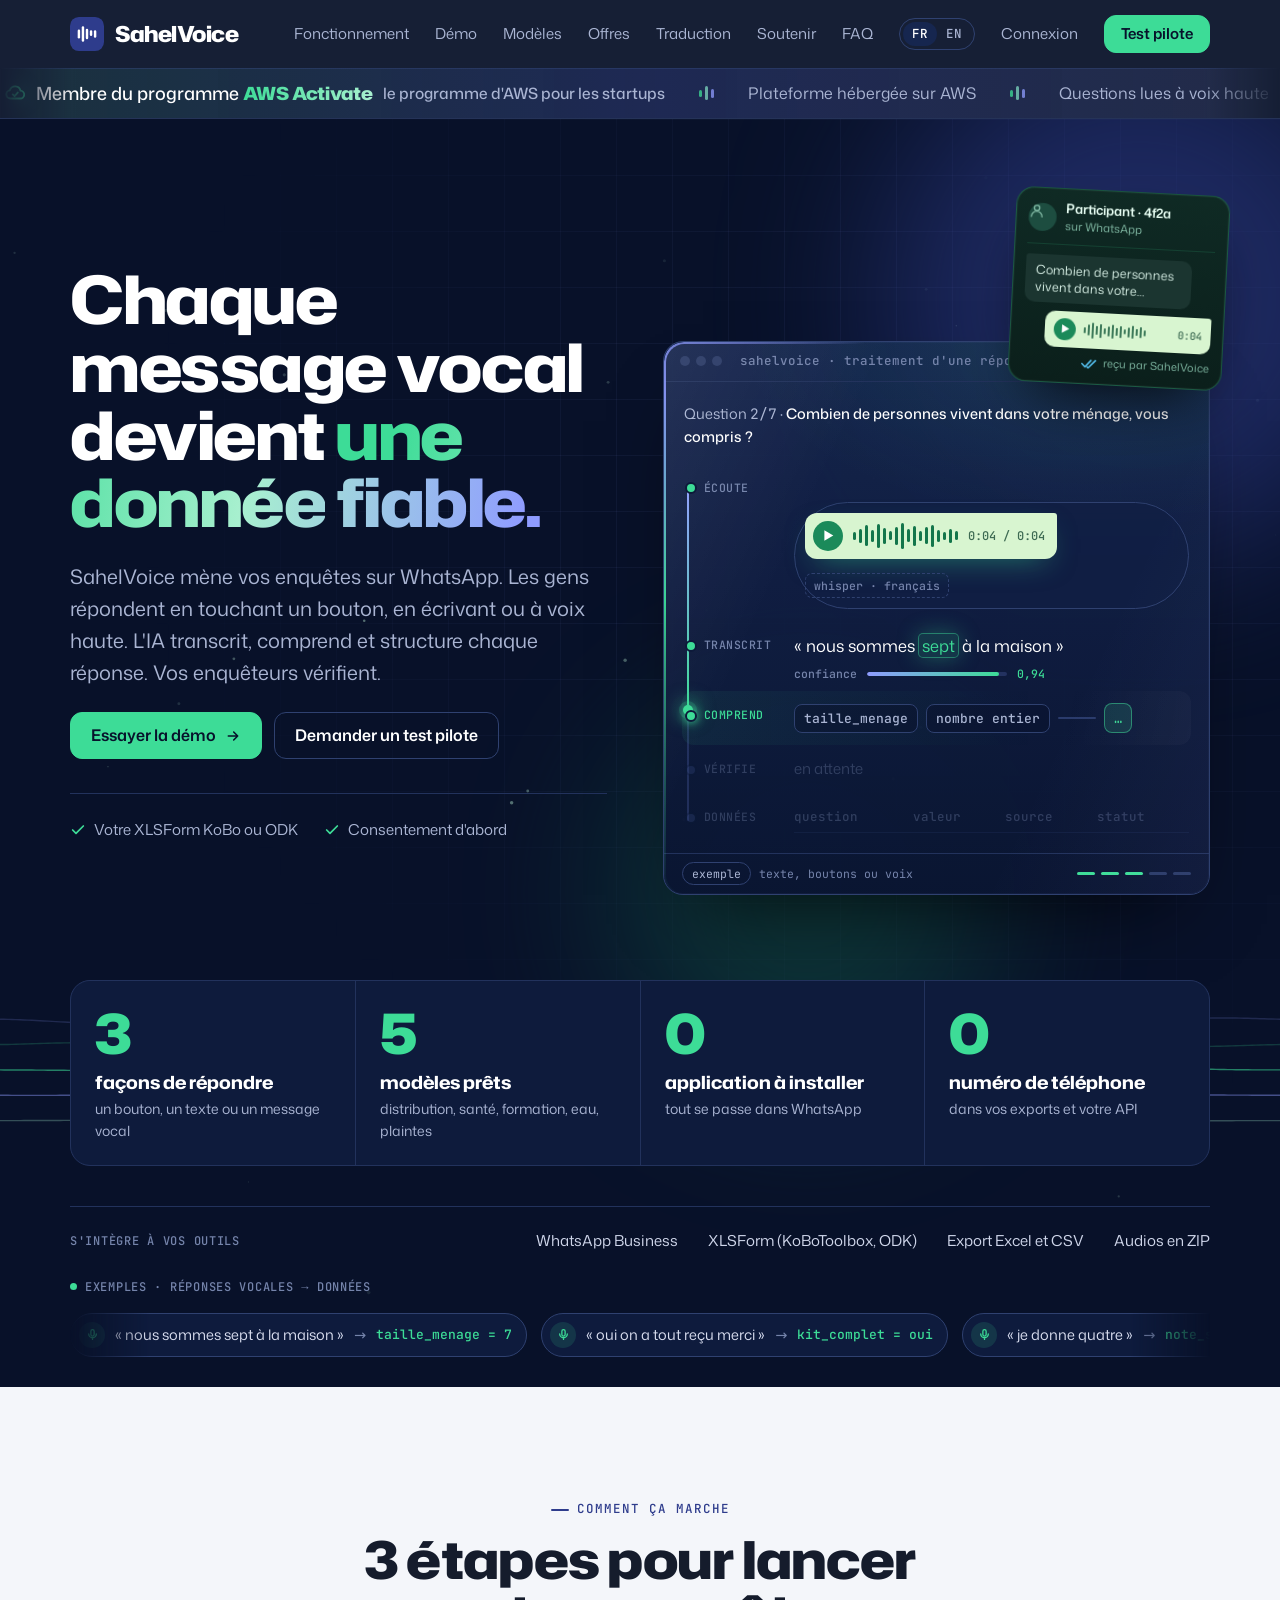
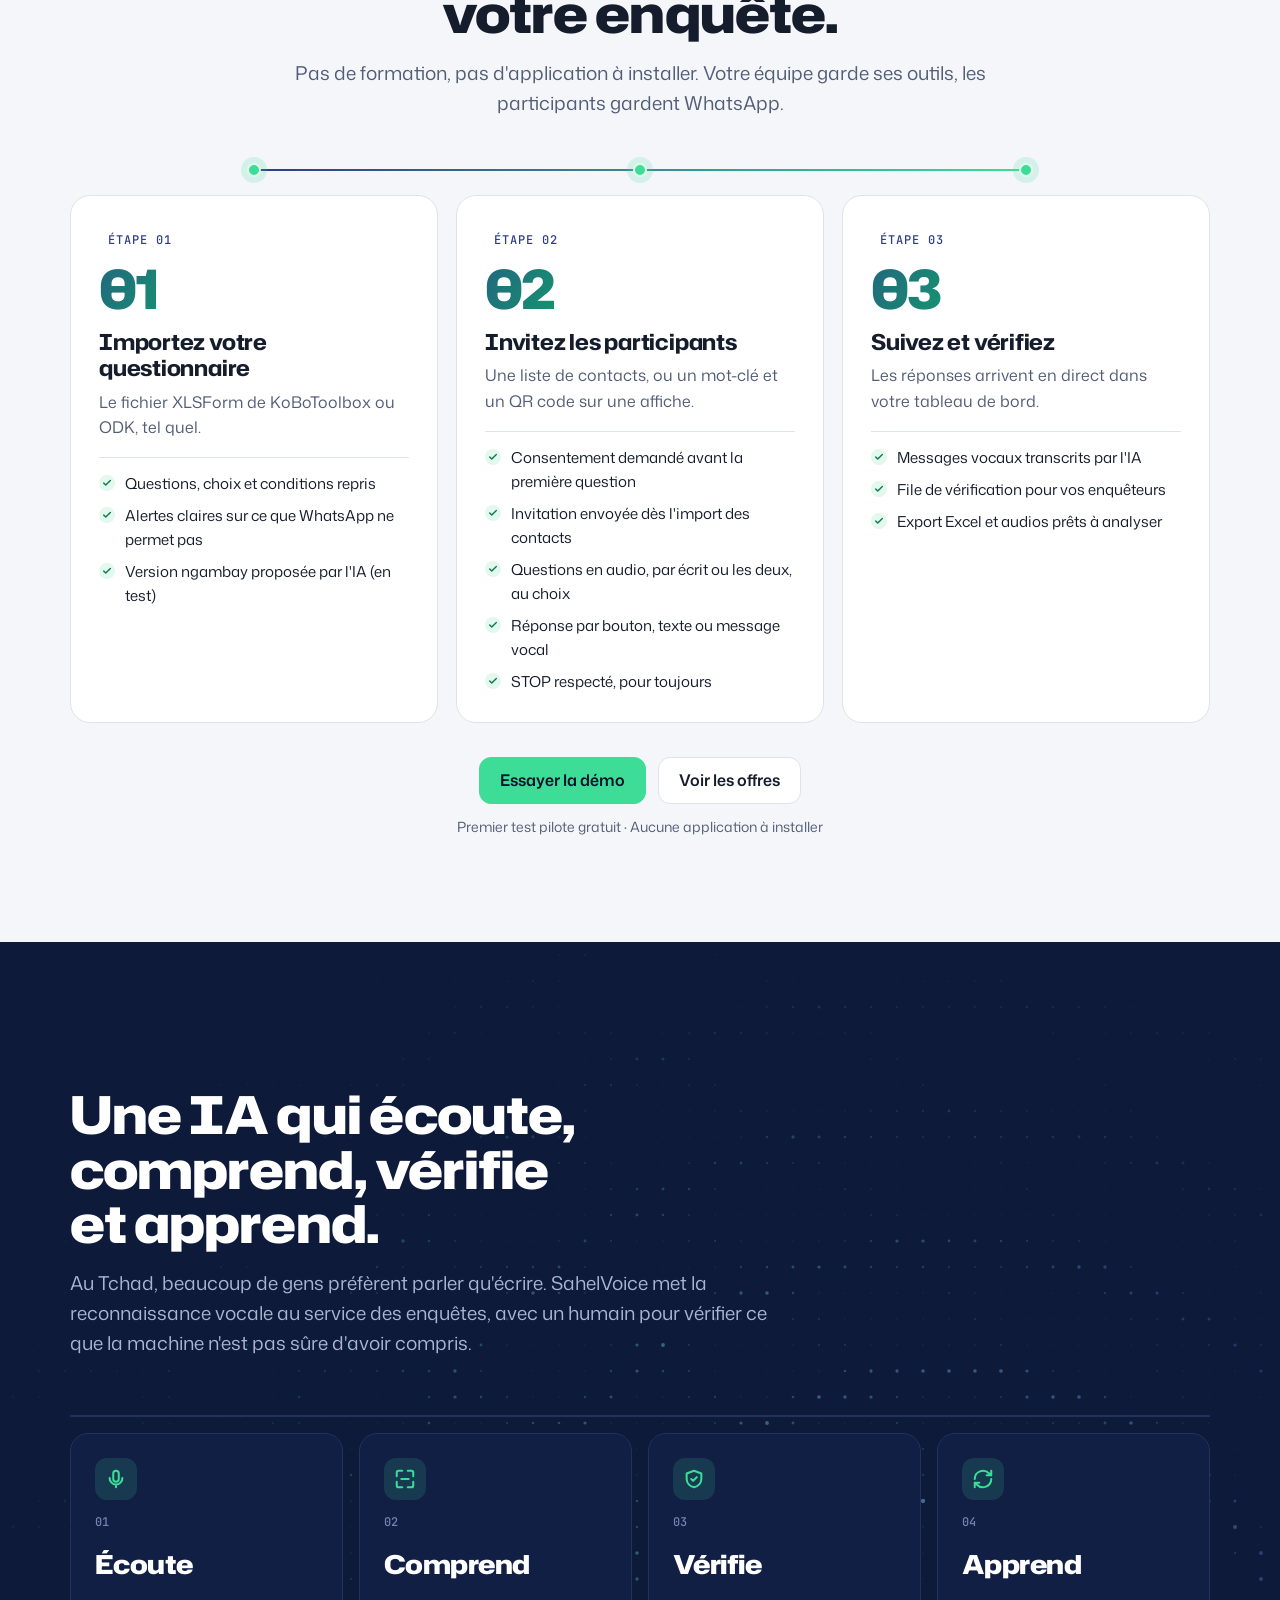
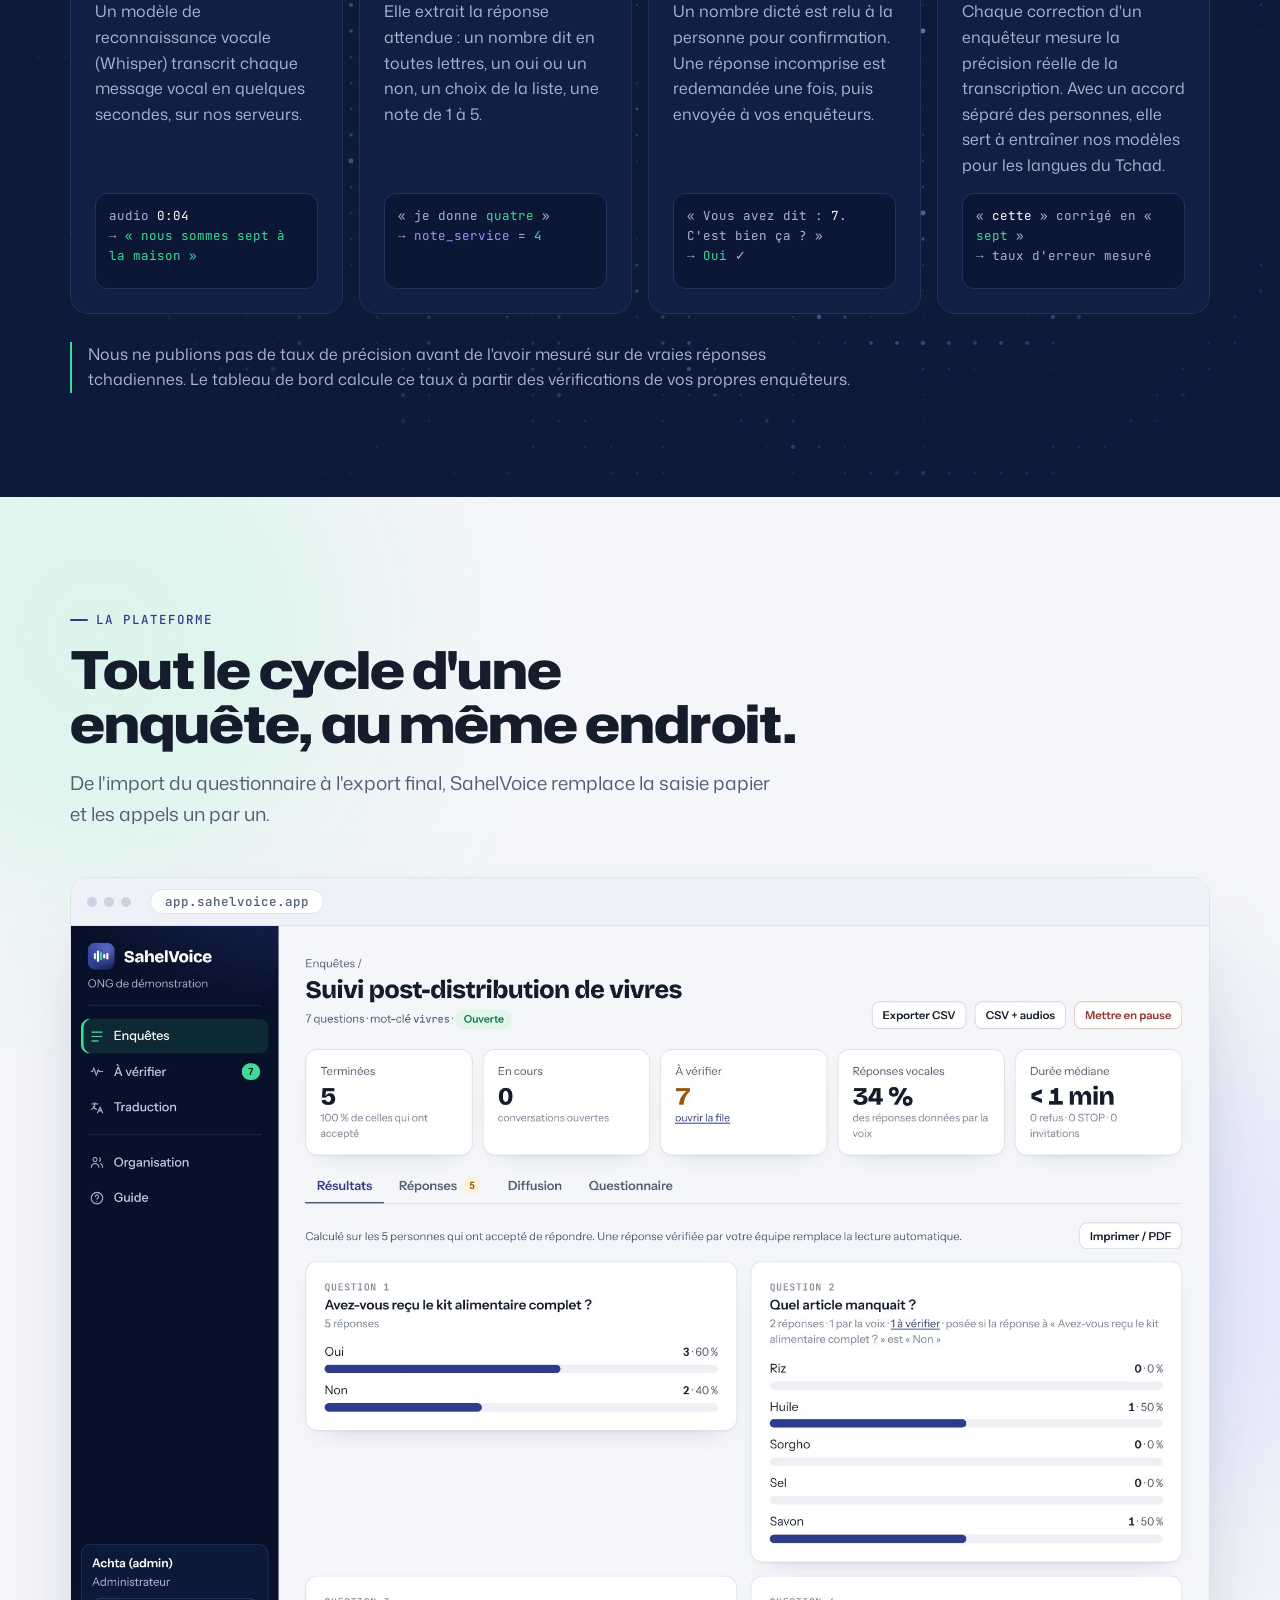
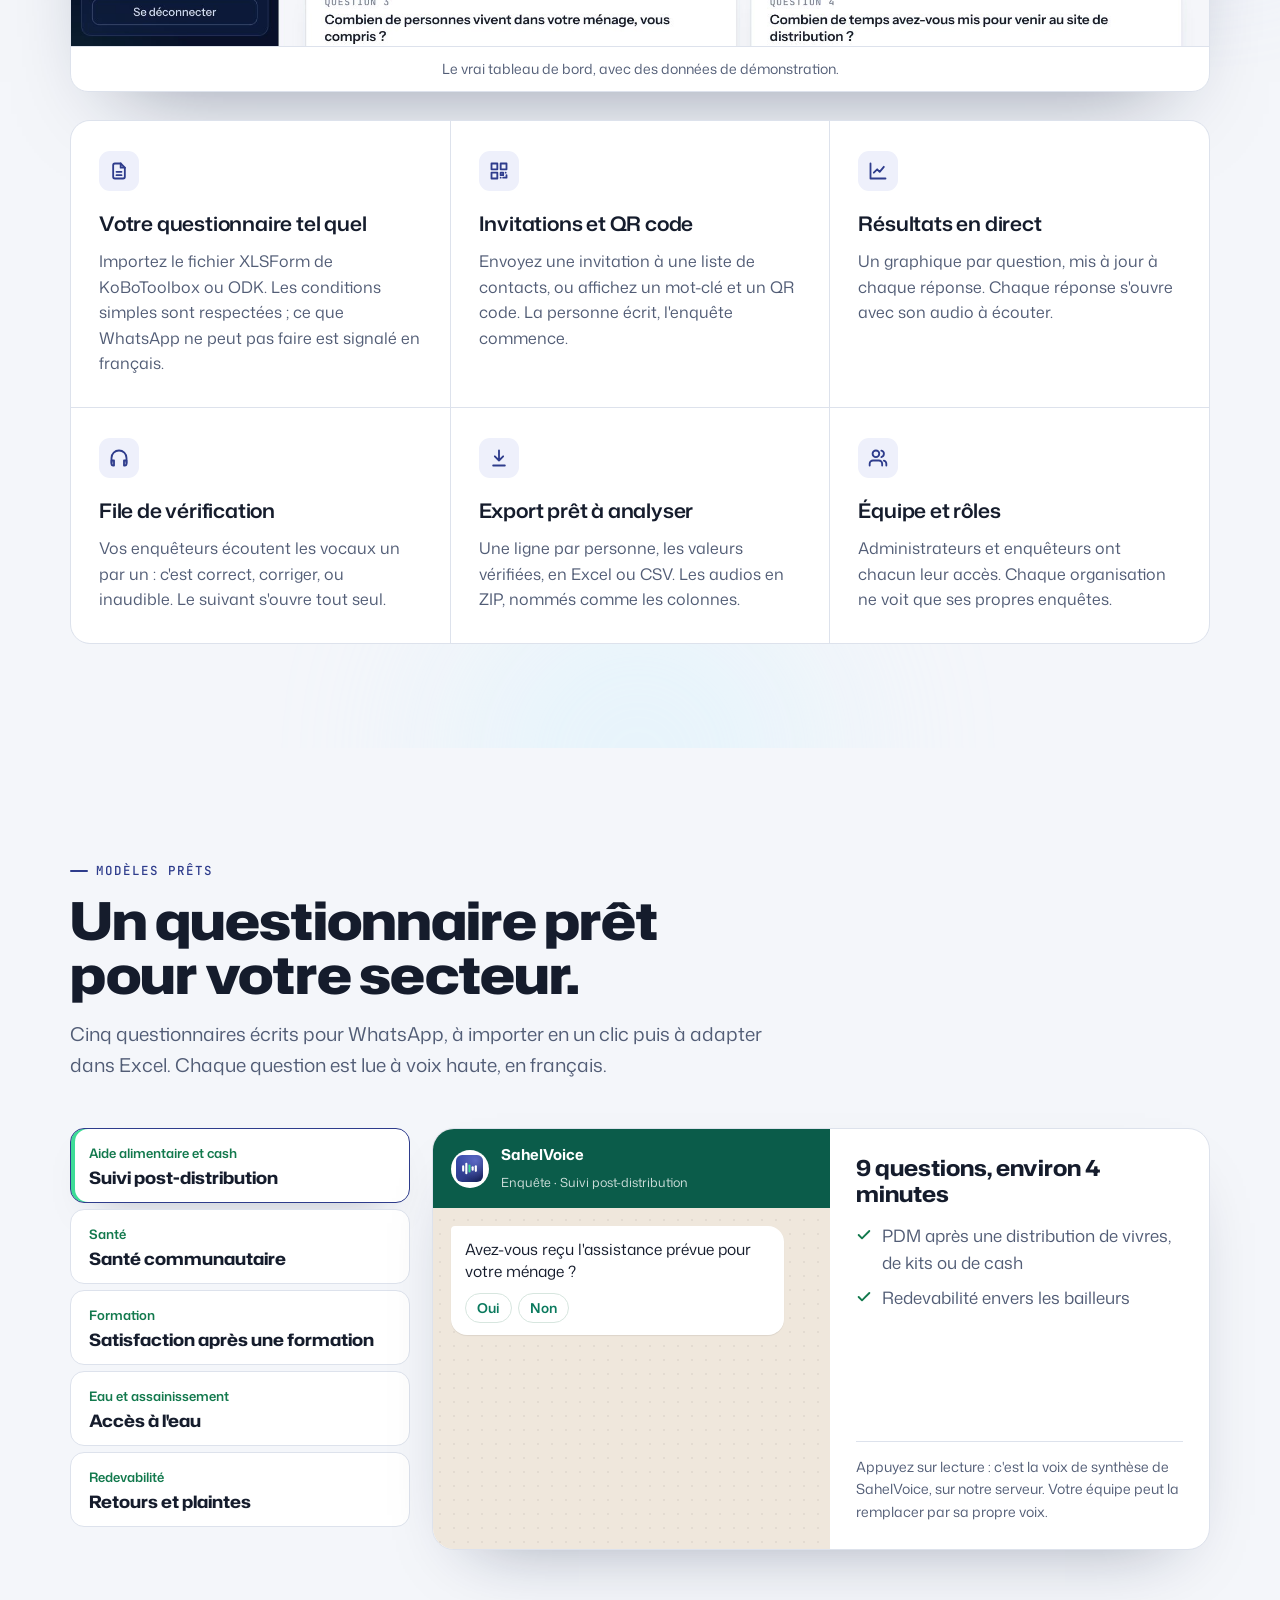
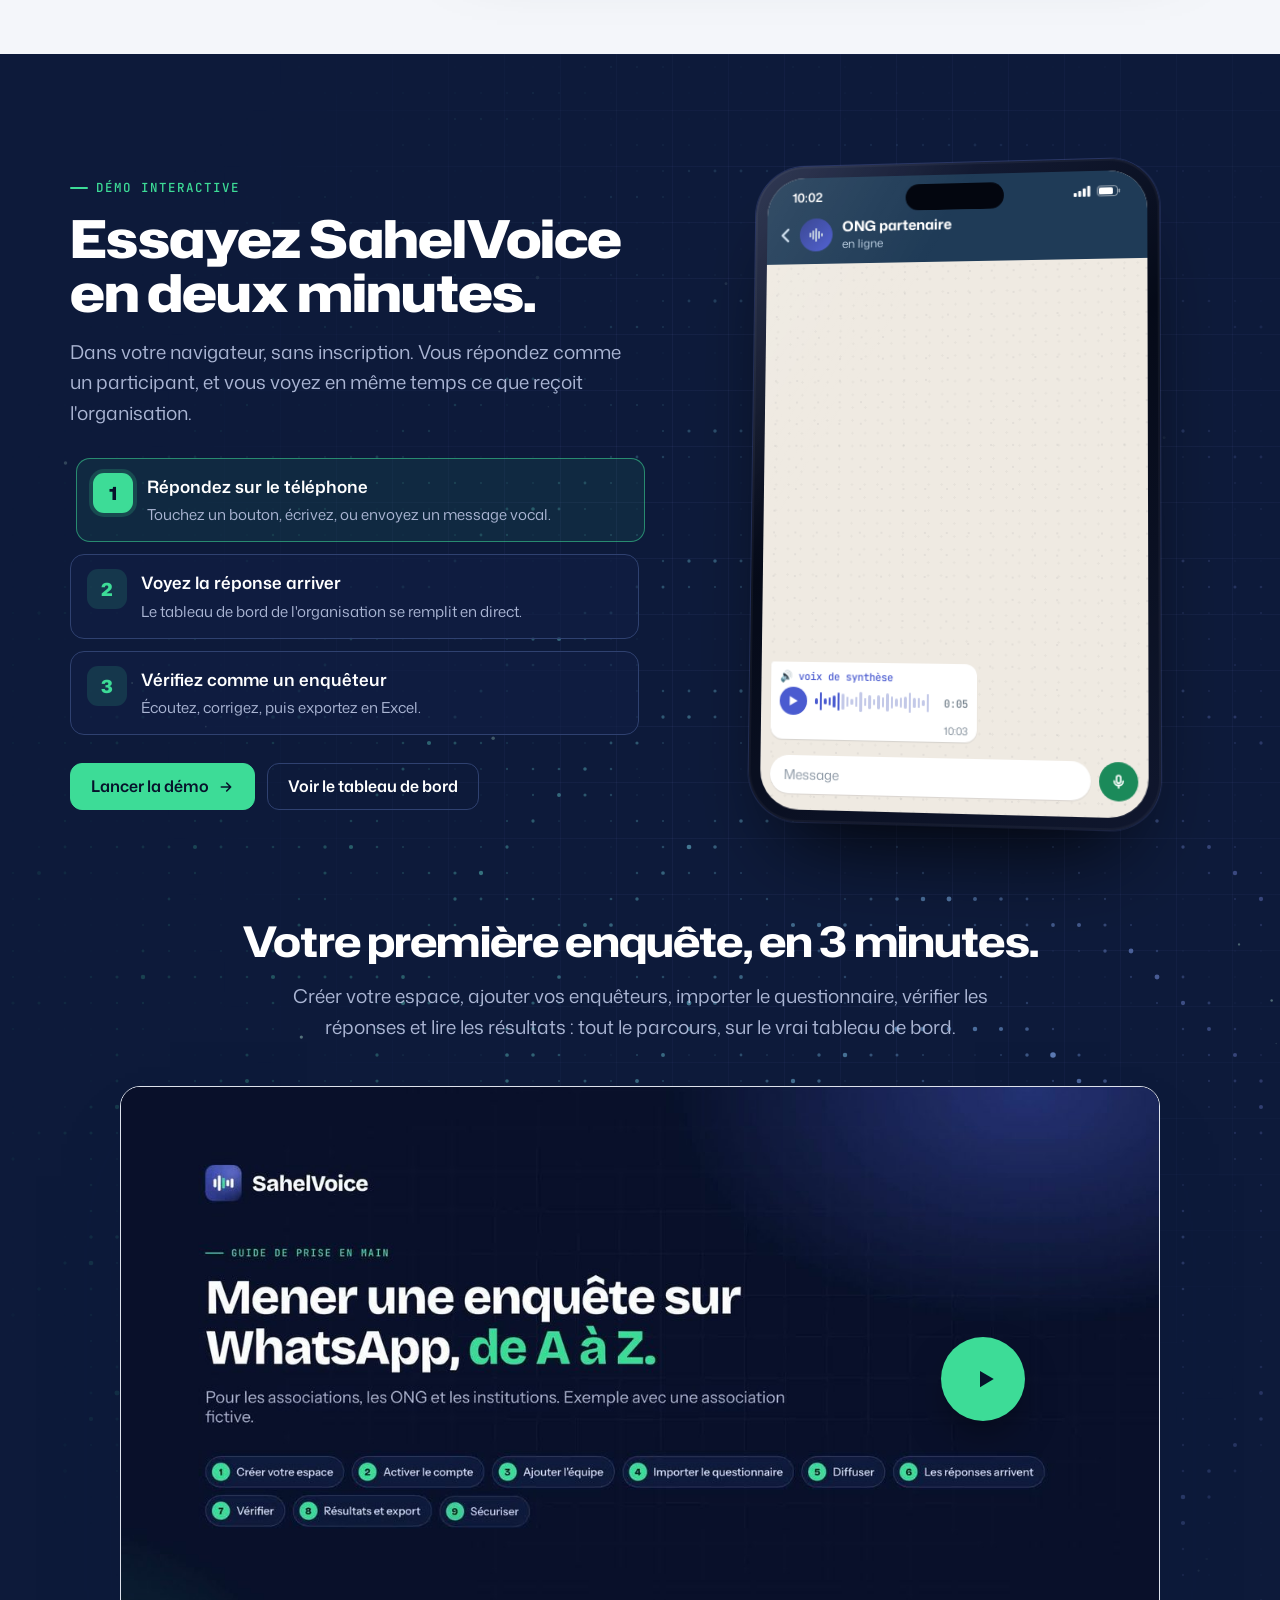
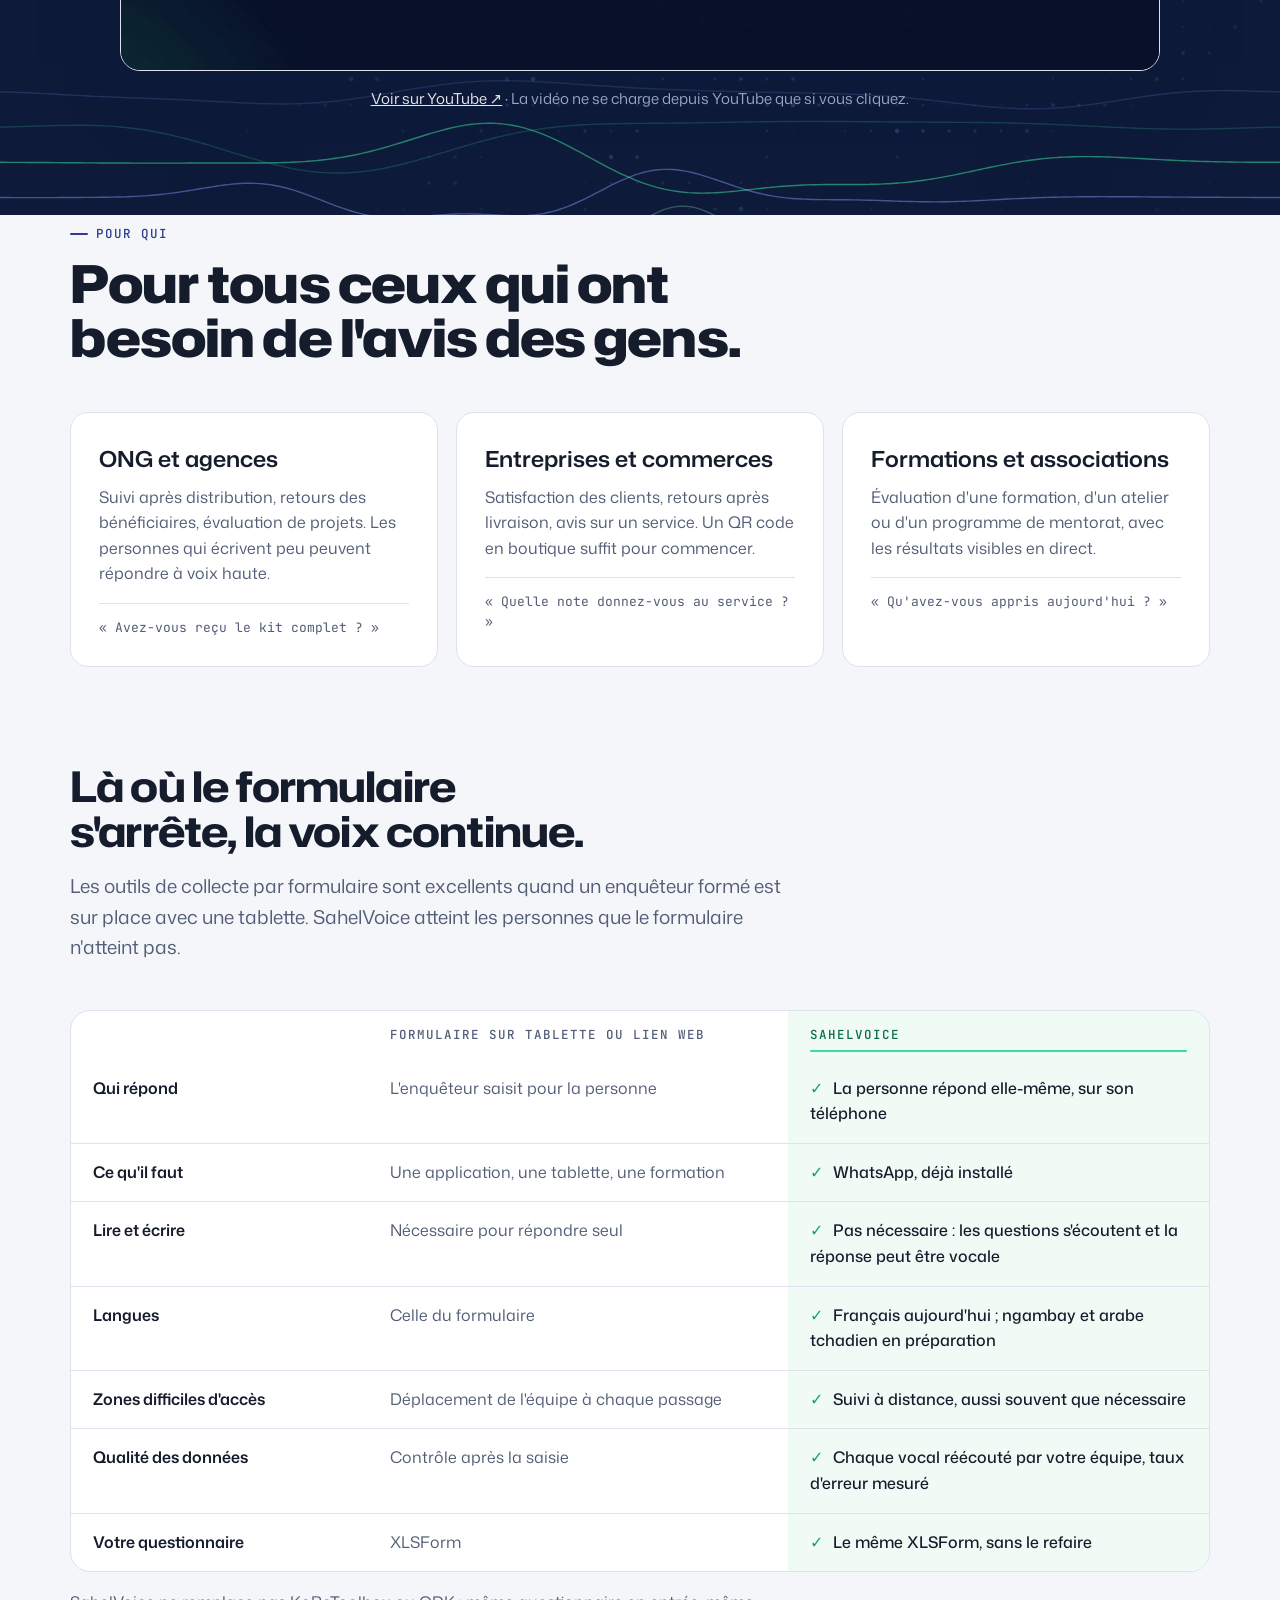
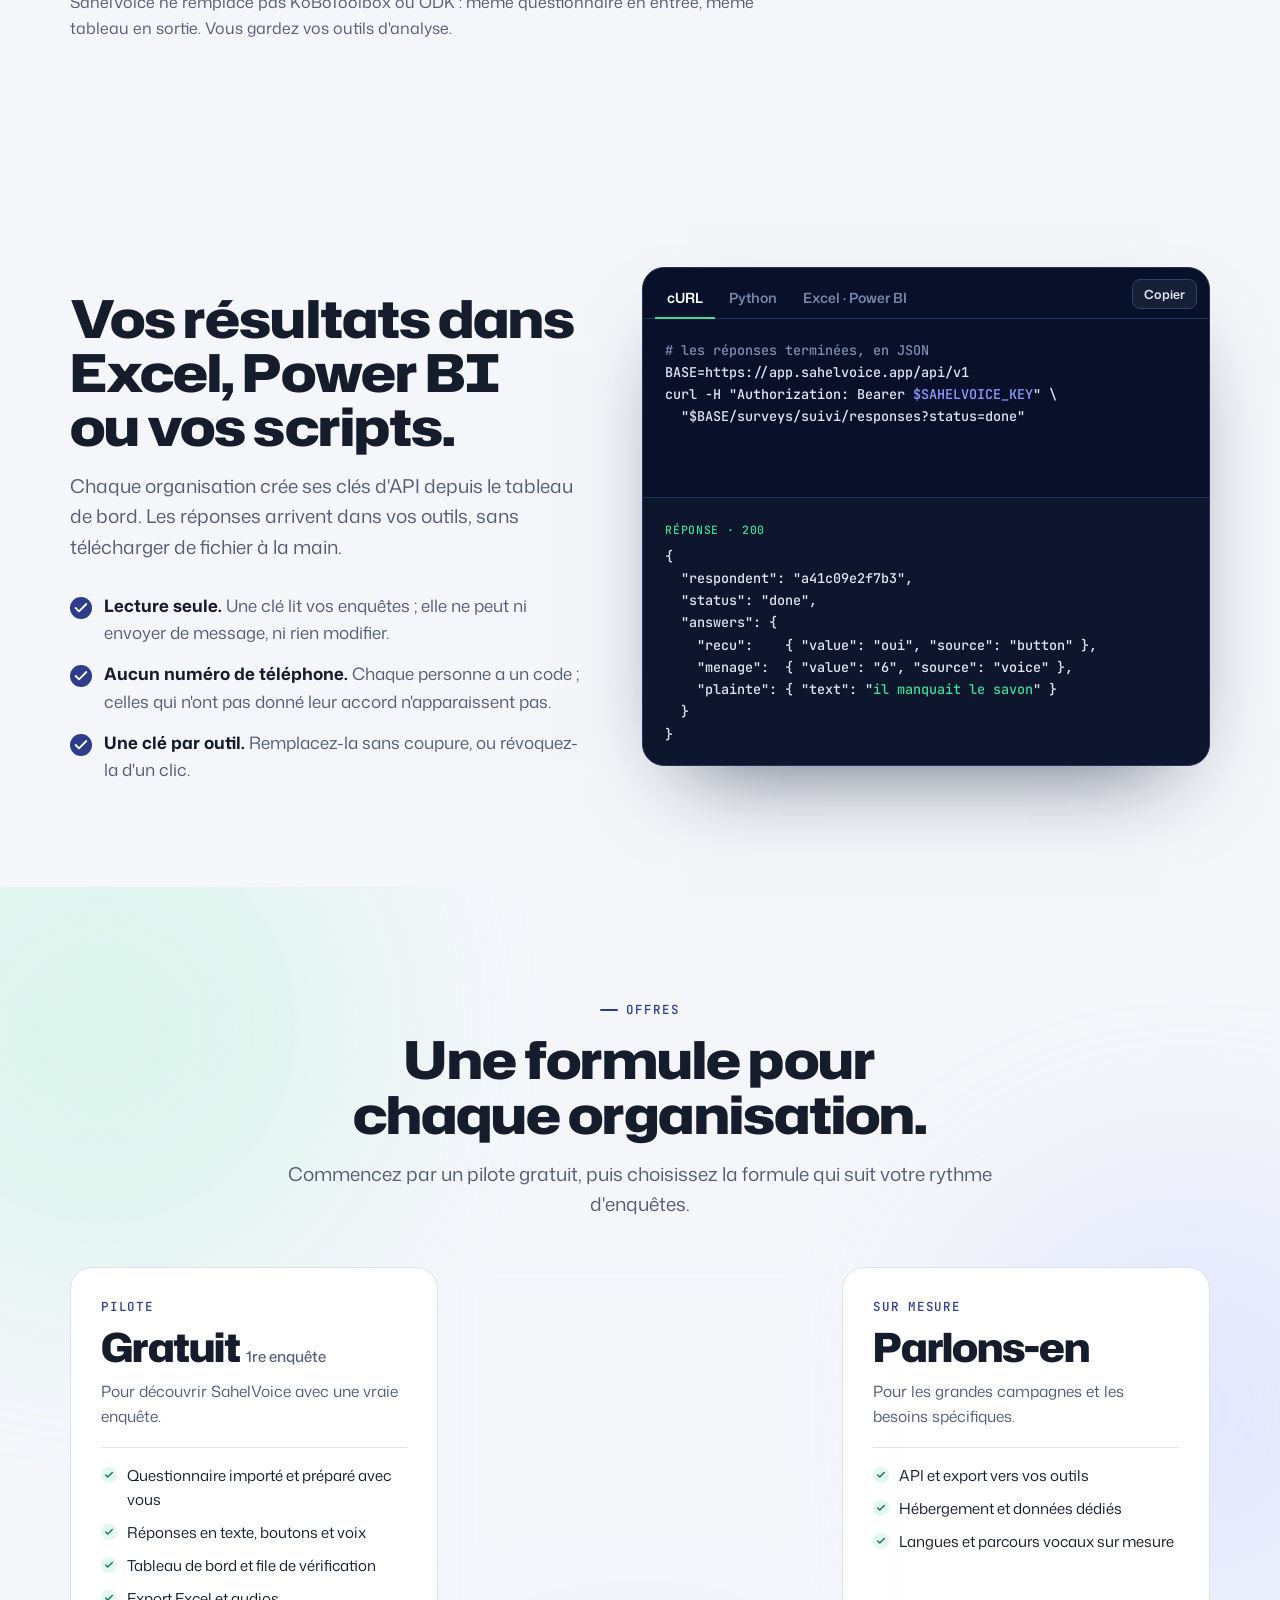
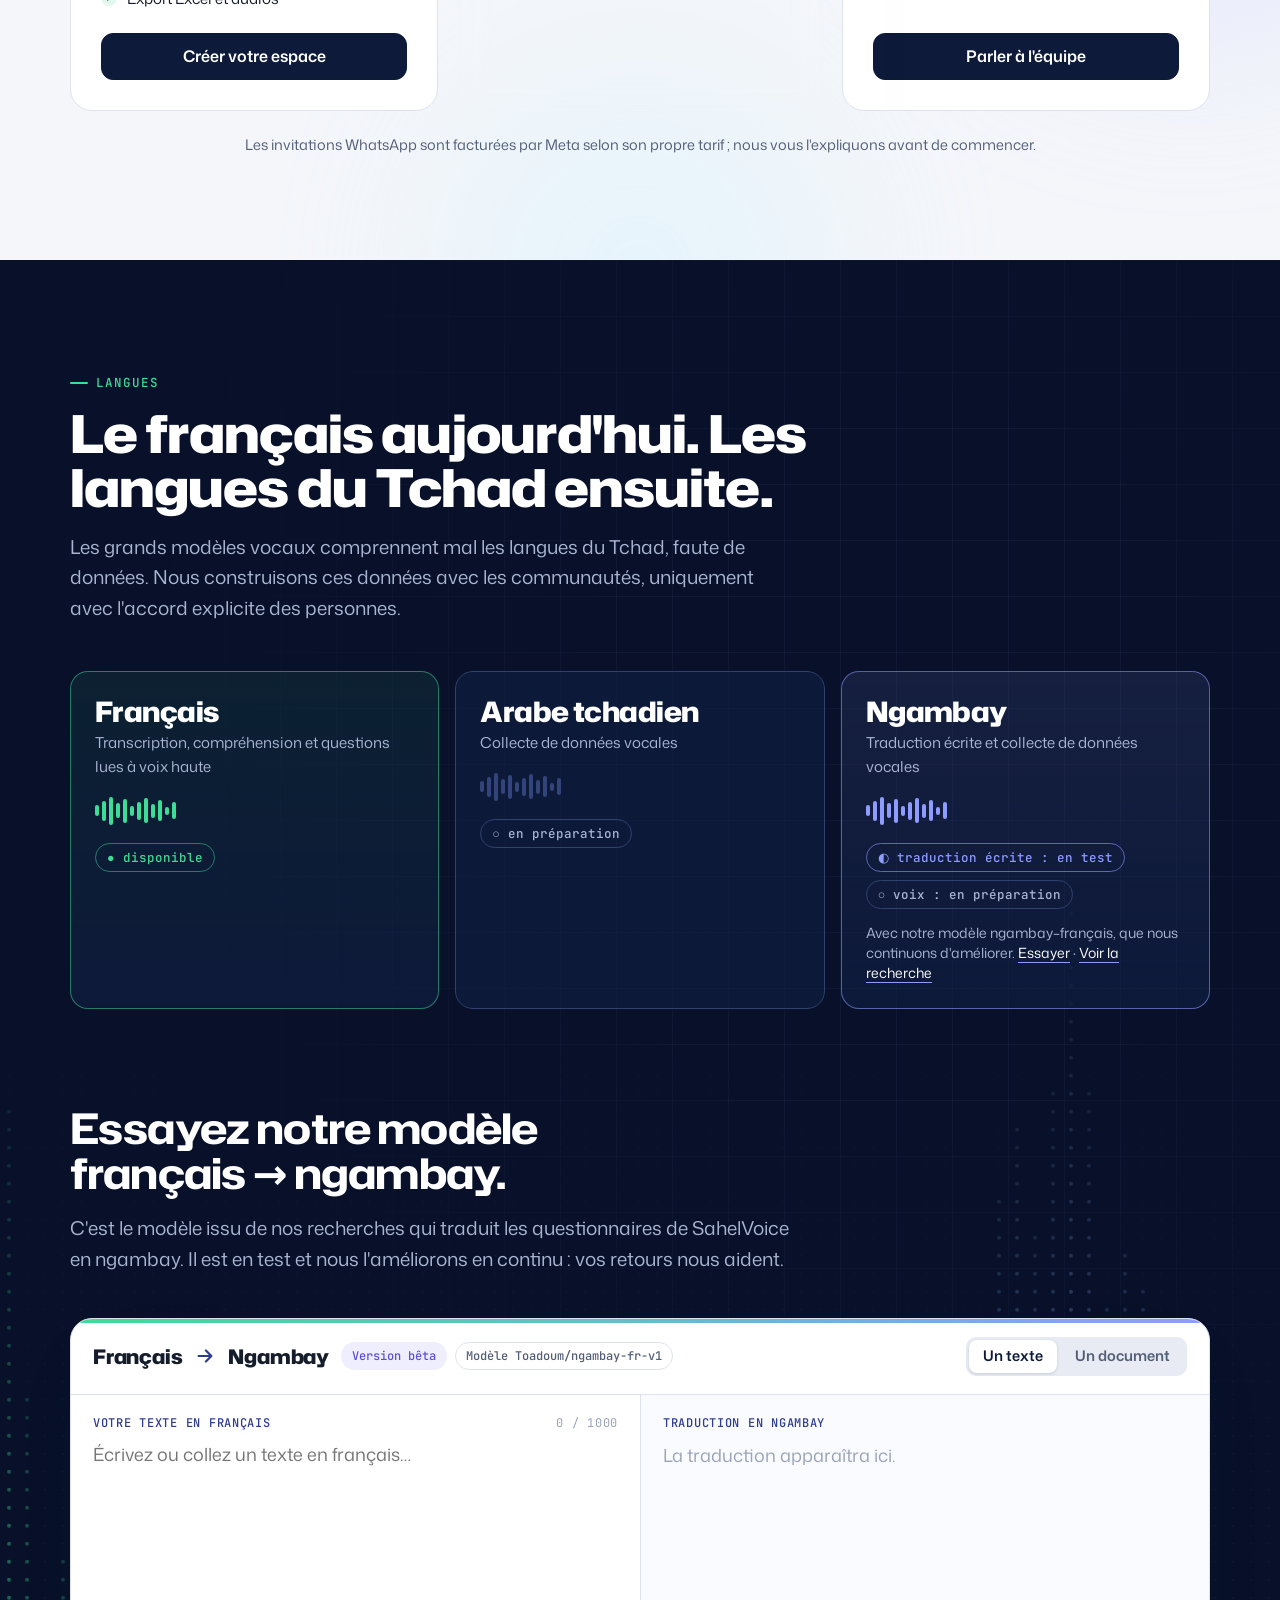
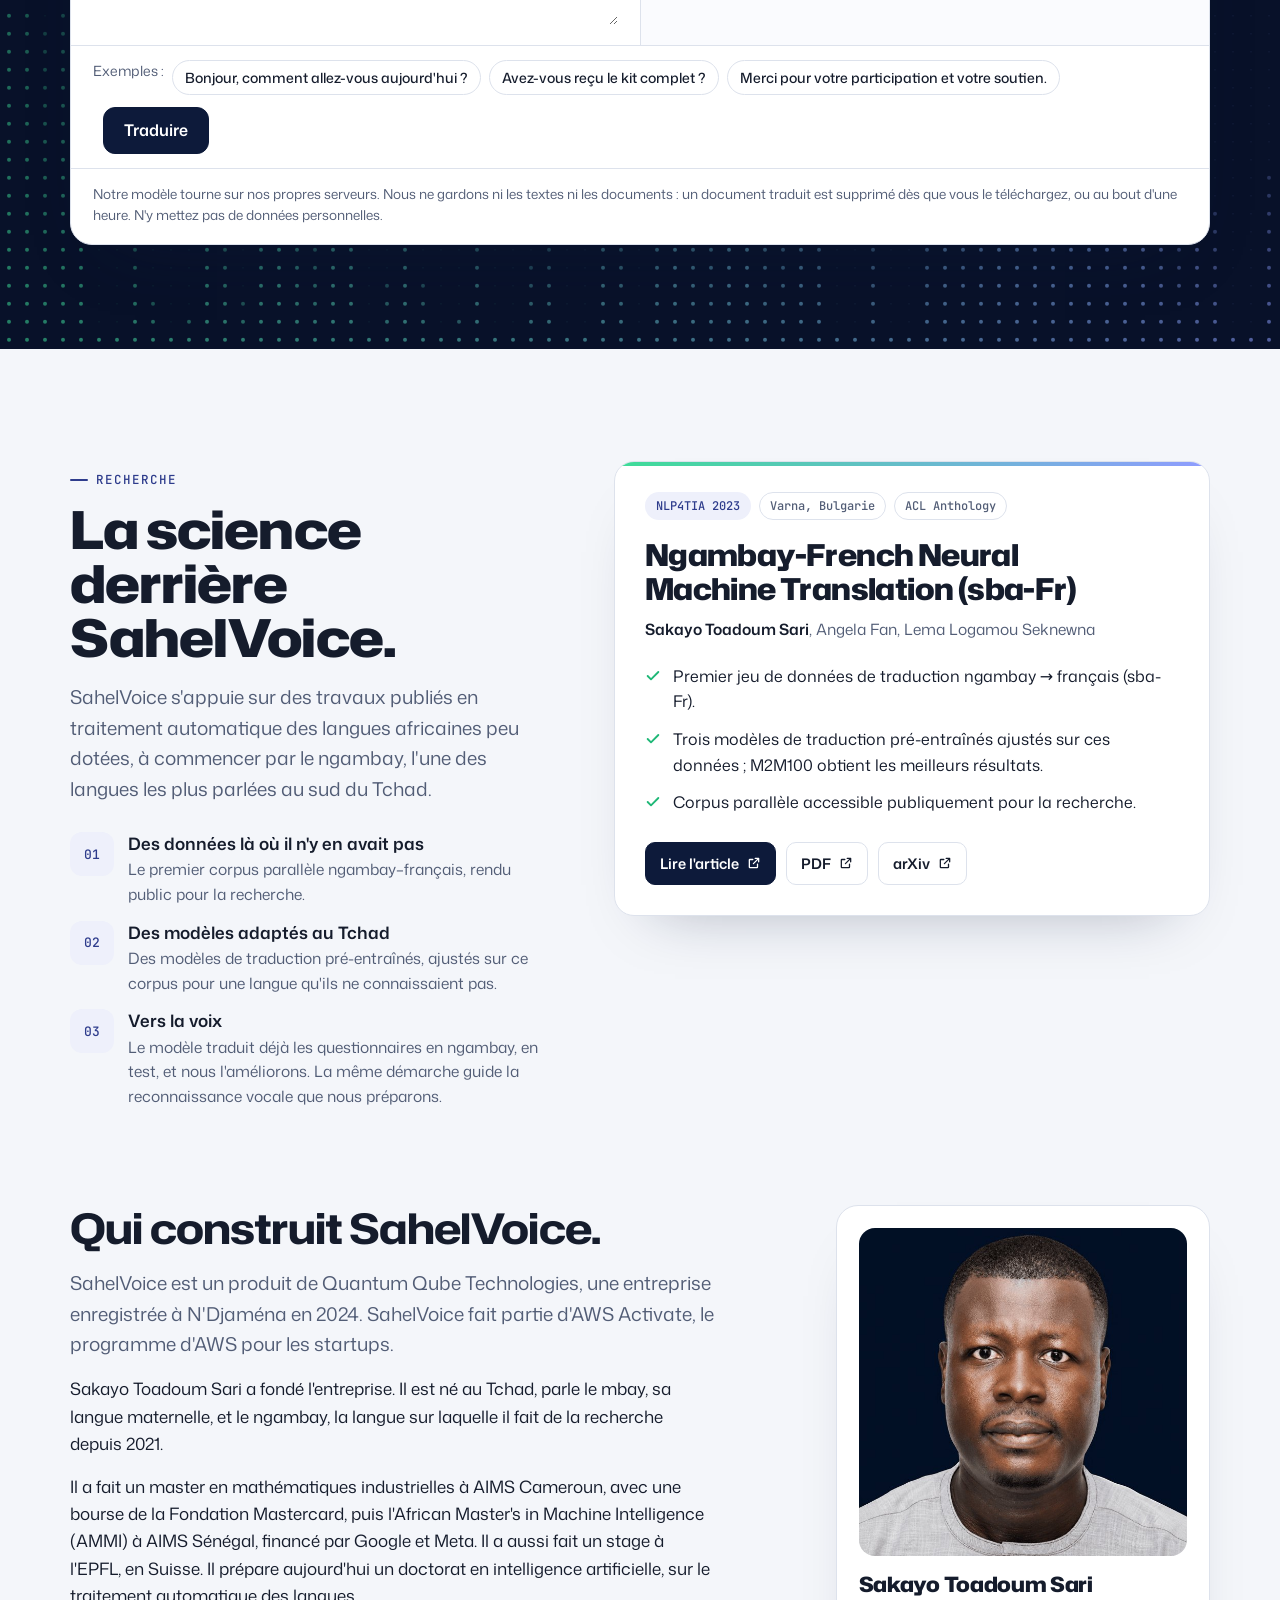
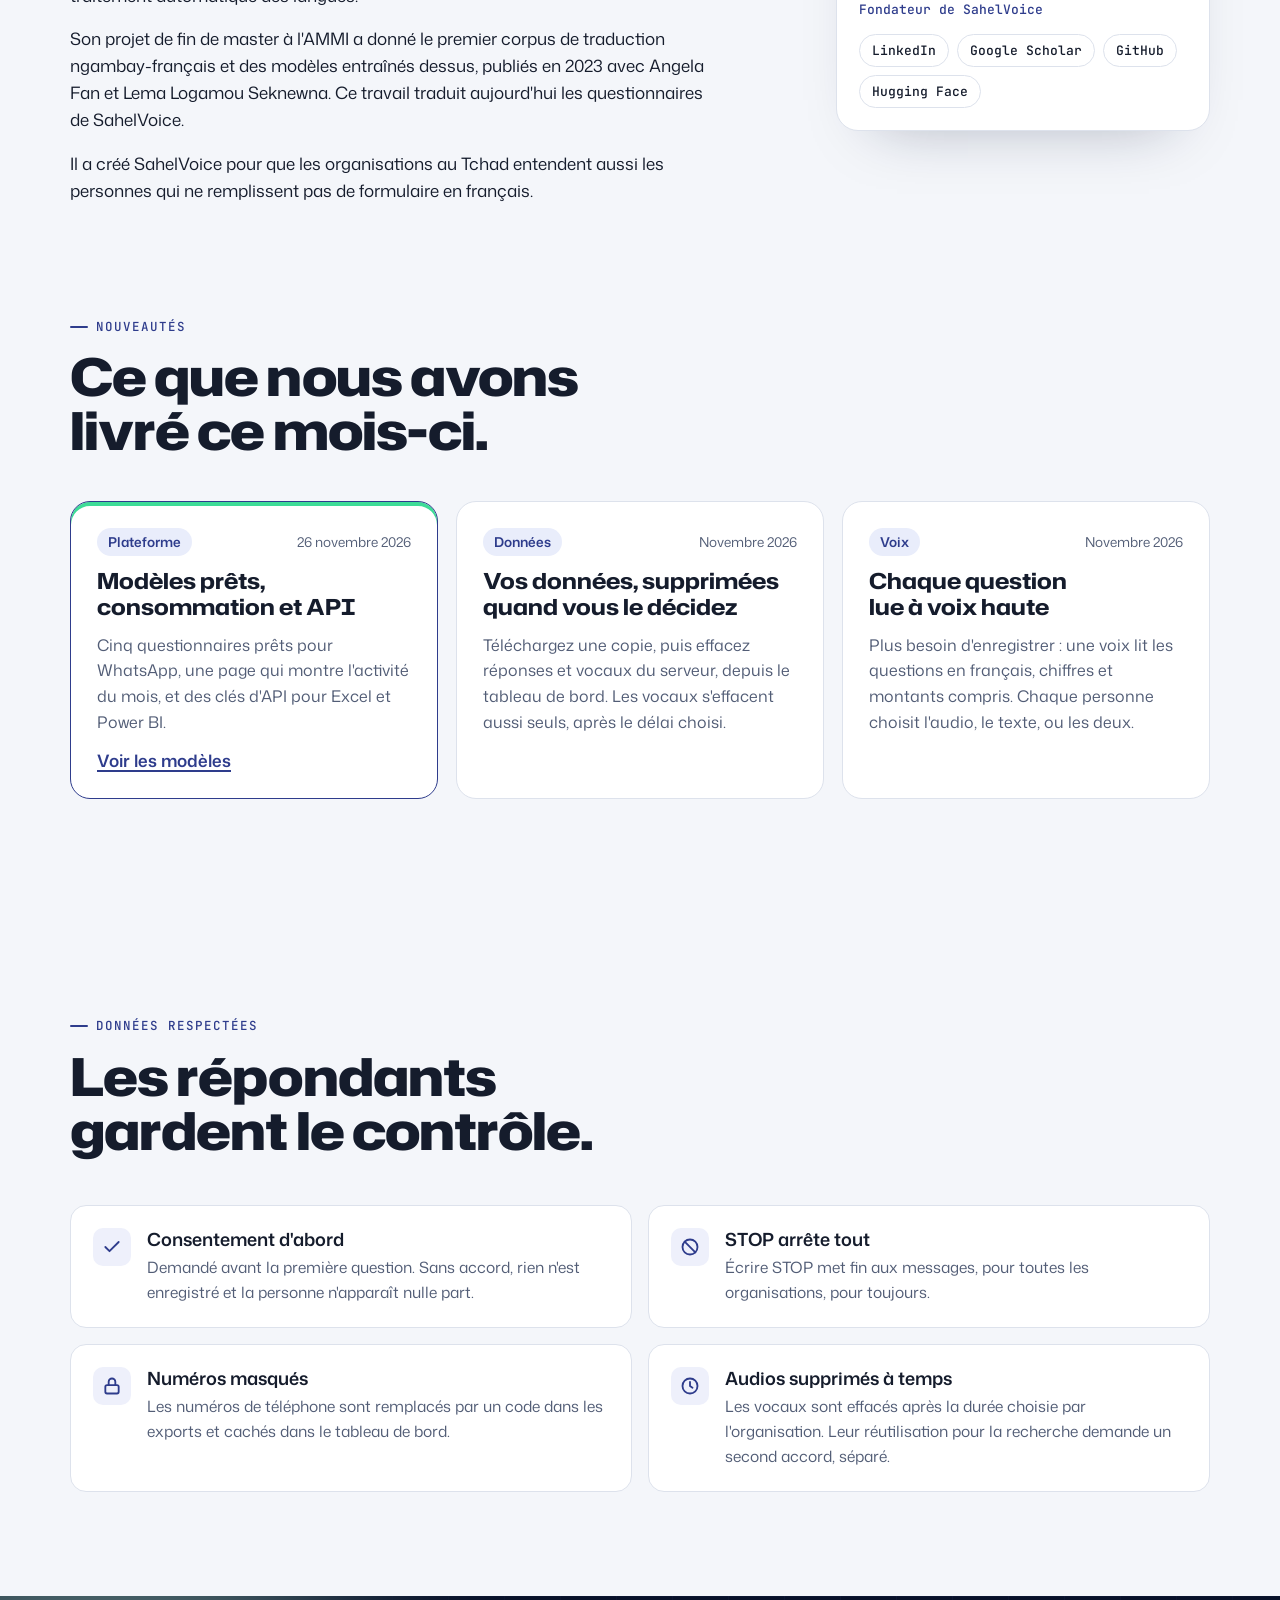
==== commit 074a9046: "Hero listen button, numbers band, shorter page (21 sections to 15) Merges: guide into demo, comparis" ====
--- a/index.html
+++ b/index.html
@@ -17,7 +17,7 @@
 <link rel="alternate" hreflang="en" href="https://sahelvoice.app/en/">
 <link rel="alternate" hreflang="x-default" href="https://sahelvoice.app/">
 <link rel="stylesheet" href="/assets/fonts.css?v=202611161200">
-<link rel="stylesheet" href="assets/site.css?v=202611261700">
+<link rel="stylesheet" href="assets/site.css?v=202611261710">
 <script>document.documentElement.classList.add('js')</script>
 </head>
 <body>
@@ -53,13 +53,17 @@
       <div>
         <h1>Chaque message vocal devient <span class="hl">une donnée fiable.</span></h1>
         <p class="lede">SahelVoice mène vos enquêtes sur WhatsApp. Les gens répondent en touchant un bouton, en écrivant ou à voix haute. L'IA transcrit, comprend et structure chaque réponse. Vos enquêteurs vérifient.</p>
+        <div class="listen" data-src="https://app.sahelvoice.app/echantillons/suivi_distribution.mp3">
+          <button type="button" class="listen-btn" aria-label="Écouter une question lue par SahelVoice"><span class="i-play"><svg width="13" height="15" viewBox="0 0 16 18" aria-hidden="true"><path d="M2 1.5v15l13-7.5z" fill="currentColor"/></svg></span><span class="i-pause"><svg width="13" height="15" viewBox="0 0 16 18" aria-hidden="true"><path d="M2 1h4v16H2zM10 1h4v16h-4z" fill="currentColor"/></svg></span></button>
+          <div class="listen-txt"><b>Écoutez SahelVoice</b><span lang="fr">« Avez-vous reçu l'assistance prévue pour votre ménage ? »</span></div>
+          <span class="listen-wave" aria-hidden="true"></span><span class="listen-t">0:00</span>
+        </div>
         <div class="ctas">
           <a class="btn shine" href="demo/">Essayer la démo
             <svg width="16" height="16" viewBox="0 0 24 24" fill="none" stroke="currentColor" stroke-width="2.4" stroke-linecap="round" stroke-linejoin="round" aria-hidden="true"><path d="M5 12h14M13 6l6 6-6 6"/></svg></a>
           <a class="btn ghost" href="pilote/">Demander un test pilote</a>
         </div>
         <div class="facts">
-          <span><svg width="16" height="16" viewBox="0 0 24 24" fill="none" stroke="currentColor" stroke-width="2.6" stroke-linecap="round" stroke-linejoin="round" aria-hidden="true"><path d="M20 6 9 17l-5-5"/></svg>Aucune application à installer</span>
           <span><svg width="16" height="16" viewBox="0 0 24 24" fill="none" stroke="currentColor" stroke-width="2.6" stroke-linecap="round" stroke-linejoin="round" aria-hidden="true"><path d="M20 6 9 17l-5-5"/></svg>Votre XLSForm KoBo ou ODK</span>
           <span><svg width="16" height="16" viewBox="0 0 24 24" fill="none" stroke="currentColor" stroke-width="2.6" stroke-linecap="round" stroke-linejoin="round" aria-hidden="true"><path d="M20 6 9 17l-5-5"/></svg>Consentement d'abord</span>
         </div>
@@ -129,6 +133,8 @@
       </div>
       </div>
     </div>
+
+    <div class="numbers" aria-label="SahelVoice en chiffres"><div class="nb rv"><b data-n="3">3</b><span>façons de répondre</span><small>un bouton, un texte ou un message vocal</small></div><div class="nb rv"><b data-n="5">5</b><span>modèles prêts</span><small>distribution, santé, formation, eau, plaintes</small></div><div class="nb rv"><b data-n="0">0</b><span>application à installer</span><small>tout se passe dans WhatsApp</small></div><div class="nb rv"><b data-n="0">0</b><span>numéro de téléphone</span><small>dans vos exports et votre API</small></div></div>
 
     <div class="strip">
       <span class="lbl">S'intègre à vos outils</span>
@@ -333,61 +339,8 @@
     </div>
   </section>
 
-  <section id="guide" style="padding-top:0">
-    <div class="wrap">
-      <div class="center"><p class="kicker rv">Guide vidéo</p><h2 class="rv">Votre première enquête, en 3 minutes.</h2><p class="intro rv">Créer votre espace, ajouter vos enquêteurs, importer le questionnaire, vérifier les réponses et lire les résultats : tout le parcours, sur le vrai tableau de bord.</p></div>
-      <div class="ytbox rv" data-yt="O3KwfT2WjCA" data-title="Guide vidéo SahelVoice : mener une enquête sur WhatsApp de A à Z">
-        <img src="/assets/guide-video.jpg" width="1280" height="720" loading="lazy" alt="Guide vidéo SahelVoice : mener une enquête sur WhatsApp de A à Z">
-        <button type="button" class="ytplay" aria-label="Lire la vidéo"><svg width="30" height="30" viewBox="0 0 24 24" aria-hidden="true"><path d="M8 5.5v13l11-6.5z" fill="currentColor"/></svg></button>
-      </div>
-      <p class="ytfoot rv"><a href="https://youtu.be/O3KwfT2WjCA" target="_blank" rel="noopener">Voir sur YouTube ↗</a> · La vidéo ne se charge depuis YouTube que si vous cliquez.</p>
-    </div>
-  </section>
-
-  <section id="difference" style="padding-top:0">
-    <div class="wrap">
-      <p class="kicker rv">Notre différence</p>
-      <h2 class="rv">Là où le formulaire s'arrête, la voix continue.</h2>
-      <p class="intro rv">Les outils de collecte par formulaire sont excellents quand un enquêteur formé est sur place avec une tablette. SahelVoice atteint les personnes que le formulaire n'atteint pas.</p>
-      <div class="vs rv"><table>
-        <thead><tr><th></th><th scope="col">Formulaire sur tablette ou lien web</th><th scope="col" class="us">SahelVoice</th></tr></thead>
-        <tbody><tr><th scope="row">Qui répond</th><td>L'enquêteur saisit pour la personne</td><td class="us">La personne répond elle-même, sur son téléphone</td></tr><tr><th scope="row">Ce qu'il faut</th><td>Une application, une tablette, une formation</td><td class="us">WhatsApp, déjà installé</td></tr><tr><th scope="row">Lire et écrire</th><td>Nécessaire pour répondre seul</td><td class="us">Pas nécessaire : les questions s'écoutent et la réponse peut être vocale</td></tr><tr><th scope="row">Langues</th><td>Celle du formulaire</td><td class="us">Français aujourd'hui ; ngambay et arabe tchadien en préparation</td></tr><tr><th scope="row">Zones difficiles d'accès</th><td>Déplacement de l'équipe à chaque passage</td><td class="us">Suivi à distance, aussi souvent que nécessaire</td></tr><tr><th scope="row">Qualité des données</th><td>Contrôle après la saisie</td><td class="us">Chaque vocal réécouté par votre équipe, taux d'erreur mesuré</td></tr><tr><th scope="row">Votre questionnaire</th><td>XLSForm</td><td class="us">Le même XLSForm, sans le refaire</td></tr></tbody>
-      </table></div>
-      <p class="vsfoot rv">SahelVoice ne remplace pas KoBoToolbox ou ODK : même questionnaire en entrée, même tableau en sortie. Vous gardez vos outils d'analyse.</p>
-    </div>
-  </section>
-
-  <section style="padding-top:0">
-    <div class="wrap split">
-      <div>
-        <p class="kicker rv">Humain + IA</p>
-        <h2 class="rv">L'IA propose. Vos enquêteurs décident.</h2>
-        <p class="intro rv">La machine fait le travail répétitif. Les personnes qui connaissent le terrain gardent le dernier mot sur chaque réponse vocale.</p>
-        <ul class="list">
-          <li class="rv"><svg width="20" height="20" viewBox="0 0 24 24" fill="none" stroke="currentColor" stroke-width="2.6" stroke-linecap="round" stroke-linejoin="round" aria-hidden="true"><path d="M20 6 9 17l-5-5"/></svg><span>Les vocaux à vérifier sont rangés dans une file, prêts à être écoutés.</span></li>
-          <li class="rv"><svg width="20" height="20" viewBox="0 0 24 24" fill="none" stroke="currentColor" stroke-width="2.6" stroke-linecap="round" stroke-linejoin="round" aria-hidden="true"><path d="M20 6 9 17l-5-5"/></svg><span>Une correction remplace la valeur dans l'export, sans perdre l'original.</span></li>
-          <li class="rv"><svg width="20" height="20" viewBox="0 0 24 24" fill="none" stroke="currentColor" stroke-width="2.6" stroke-linecap="round" stroke-linejoin="round" aria-hidden="true"><path d="M20 6 9 17l-5-5"/></svg><span>Le panneau Qualité affiche le taux d'erreur réel et la part de réponses corrigées.</span></li>
-        </ul>
-      </div>
-      <div class="dash rv" role="img" aria-label="Aperçu du tableau de bord : compteurs de réponses et file de vérification des messages vocaux">
-        <div class="dash-top"><b>Suivi après distribution · exemple</b><span class="live"><i></i>en direct</span></div>
-        <div class="kpis">
-          <div><small>Réponses</small><b>48</b></div>
-          <div><small>Vocales</small><b>19</b></div>
-          <div><small>À vérifier</small><b>6</b></div>
-        </div>
-        <div class="review">
-          <div class="row"><span class="pl"><svg width="10" height="12" viewBox="0 0 16 18" aria-hidden="true"><path d="M2 1.5v15l13-7.5z" fill="#3ddc97"/></svg></span>
-            <span class="tx"><small>kit_complet</small><span>« oui on a tout reçu, merci »</span></span><span class="st ok">vérifié</span></div>
-          <div class="row"><span class="pl"><svg width="10" height="12" viewBox="0 0 16 18" aria-hidden="true"><path d="M2 1.5v15l13-7.5z" fill="#3ddc97"/></svg></span>
-            <span class="tx"><small>taille_menage</small><span>« nous sommes cette à la maison »</span></span><span class="st fix">corrigé : 7</span></div>
-          <div class="row"><span class="pl"><svg width="10" height="12" viewBox="0 0 16 18" aria-hidden="true"><path d="M2 1.5v15l13-7.5z" fill="#3ddc97"/></svg></span>
-            <span class="tx"><small>article_manquant</small><span>« il manquait le savon »</span></span><span class="st wait">à écouter</span></div>
-        </div>
-        <p class="dash-note">Exemple illustratif, pas de vraies données.</p>
-      </div>
-    </div>
-  </section>
+
+
 
   <!-- ===== Demo ===== -->
   <section class="dark" id="demo" style="background:var(--navy)">
@@ -461,6 +414,17 @@
         </div></div>
       </div>
     </div>
+  
+    <div class="merged" id="guide">
+    <div class="wrap">
+      <div class="center"><h3 class="rv mh">Votre première enquête, en 3 minutes.</h3><p class="intro rv">Créer votre espace, ajouter vos enquêteurs, importer le questionnaire, vérifier les réponses et lire les résultats : tout le parcours, sur le vrai tableau de bord.</p></div>
+      <div class="ytbox rv" data-yt="O3KwfT2WjCA" data-title="Guide vidéo SahelVoice : mener une enquête sur WhatsApp de A à Z">
+        <img src="/assets/guide-video.jpg" width="1280" height="720" loading="lazy" alt="Guide vidéo SahelVoice : mener une enquête sur WhatsApp de A à Z">
+        <button type="button" class="ytplay" aria-label="Lire la vidéo"><svg width="30" height="30" viewBox="0 0 24 24" aria-hidden="true"><path d="M8 5.5v13l11-6.5z" fill="currentColor"/></svg></button>
+      </div>
+      <p class="ytfoot rv"><a href="https://youtu.be/O3KwfT2WjCA" target="_blank" rel="noopener">Voir sur YouTube ↗</a> · La vidéo ne se charge depuis YouTube que si vous cliquez.</p>
+    </div>
+  </div>
   </section>
 
   <!-- ===== Audiences ===== -->
@@ -477,6 +441,19 @@
           <p class="ex">« Qu'avez-vous appris aujourd'hui ? »</p></article>
       </div>
     </div>
+  
+    <div class="merged" id="difference">
+    <div class="wrap">
+      
+      <h3 class="rv mh">Là où le formulaire s'arrête, la voix continue.</h3>
+      <p class="intro rv">Les outils de collecte par formulaire sont excellents quand un enquêteur formé est sur place avec une tablette. SahelVoice atteint les personnes que le formulaire n'atteint pas.</p>
+      <div class="vs rv"><table>
+        <thead><tr><th></th><th scope="col">Formulaire sur tablette ou lien web</th><th scope="col" class="us">SahelVoice</th></tr></thead>
+        <tbody><tr><th scope="row">Qui répond</th><td>L'enquêteur saisit pour la personne</td><td class="us">La personne répond elle-même, sur son téléphone</td></tr><tr><th scope="row">Ce qu'il faut</th><td>Une application, une tablette, une formation</td><td class="us">WhatsApp, déjà installé</td></tr><tr><th scope="row">Lire et écrire</th><td>Nécessaire pour répondre seul</td><td class="us">Pas nécessaire : les questions s'écoutent et la réponse peut être vocale</td></tr><tr><th scope="row">Langues</th><td>Celle du formulaire</td><td class="us">Français aujourd'hui ; ngambay et arabe tchadien en préparation</td></tr><tr><th scope="row">Zones difficiles d'accès</th><td>Déplacement de l'équipe à chaque passage</td><td class="us">Suivi à distance, aussi souvent que nécessaire</td></tr><tr><th scope="row">Qualité des données</th><td>Contrôle après la saisie</td><td class="us">Chaque vocal réécouté par votre équipe, taux d'erreur mesuré</td></tr><tr><th scope="row">Votre questionnaire</th><td>XLSForm</td><td class="us">Le même XLSForm, sans le refaire</td></tr></tbody>
+      </table></div>
+      <p class="vsfoot rv">SahelVoice ne remplace pas KoBoToolbox ou ODK : même questionnaire en entrée, même tableau en sortie. Vous gardez vos outils d'analyse.</p>
+    </div>
+  </div>
   </section>
 
 
@@ -552,13 +529,11 @@
         <div class="lang test rv"><div class="name">Ngambay</div><div class="native">Traduction écrite et collecte de données vocales</div><div class="lw" aria-hidden="true"></div><div class="stack"><span class="status test">◐ traduction écrite : en test</span><span class="status">○ voix : en préparation</span></div><p class="more">Avec notre modèle ngambay–français, que nous continuons d'améliorer. <a href="#traduction">Essayer</a> · <a href="#recherche">Voir la recherche</a></p></div>
       </div>
     </div>
-  </section>
-
-  <!-- ===== Live translation ===== -->
-  <section id="traduction" style="padding-bottom:40px">
-    <div class="wrap">
-      <p class="kicker rv">Traduction en direct</p>
-      <h2 class="rv">Essayez notre modèle français → ngambay.</h2>
+  
+    <div class="merged" id="traduction">
+    <div class="wrap">
+      
+      <h3 class="rv mh">Essayez notre modèle français → ngambay.</h3>
       <p class="intro rv">C'est le modèle issu de nos recherches qui traduit les questionnaires de SahelVoice en ngambay. Il est en test et nous l'améliorons en continu : vos retours nous aident.</p>
       <div class="trx rv" id="trx" data-l="{&quot;working&quot;: &quot;Traduction en cours…&quot;, &quot;waking&quot;: &quot;Encore quelques secondes, le modèle compare plusieurs traductions…&quot;, &quot;done&quot;: &quot;Traduction automatique. Faites-la relire.&quot;, &quot;error&quot;: &quot;Le modèle ne répond pas pour l&#x27;instant. Réessayez dans quelques minutes.&quot;, &quot;placeholder&quot;: &quot;La traduction apparaîtra ici.&quot;, &quot;copy&quot;: &quot;Copier&quot;, &quot;copied&quot;: &quot;Copié&quot;, &quot;pick&quot;: &quot;Choisissez un fichier .docx, .pdf ou .txt.&quot;, &quot;toobig&quot;: &quot;Ce fichier dépasse 3 Mo.&quot;, &quot;sending&quot;: &quot;Envoi du fichier…&quot;, &quot;queued&quot;: &quot;En file d&#x27;attente, position {n}.&quot;, &quot;progress&quot;: &quot;Traduction : {d} phrases sur {t}.&quot;, &quot;ready&quot;: &quot;C&#x27;est prêt. Le fichier ne se télécharge qu&#x27;une fois et disparaît de nos serveurs ensuite.&quot;, &quot;taken&quot;: &quot;Fichier téléchargé et supprimé de nos serveurs.&quot;, &quot;lost&quot;: &quot;La traduction a expiré. Envoyez le fichier à nouveau.&quot;, &quot;docerror&quot;: &quot;&quot;}">
         <div class="trx-top">
@@ -604,7 +579,9 @@
         <p class="trx-foot">Notre modèle tourne sur nos propres serveurs. Nous ne gardons ni les textes ni les documents : un document traduit est supprimé dès que vous le téléchargez, ou au bout d'une heure. N'y mettez pas de données personnelles.</p>
       </div>
     </div>
-  </section>
+  </div>
+  </section>
+
 
   <!-- ===== Research ===== -->
   <section id="recherche">
@@ -627,77 +604,12 @@
         </div>
       </article>
     </div>
-  </section>
-
-  <!-- ===== Updates ===== -->
-  <section id="nouveautes" class="up-sec" style="padding-top:0">
-    <div class="wrap">
-      <p class="kicker rv">Nouveautés</p>
-      <h2 class="rv">Ce que nous avons livré ce mois-ci.</h2>
-      <div class="ups"><article class="up rv"><div class="up-top"><span class="up-tag">Plateforme</span><time>26 novembre 2026</time></div><h3>Modèles prêts, consommation et API</h3><p>Cinq questionnaires prêts pour WhatsApp, une page qui montre l'activité du mois, et des clés d'API pour Excel et Power BI.</p><a class="up-more" href="#modeles">Voir les modèles</a></article><article class="up rv"><div class="up-top"><span class="up-tag">Données</span><time>Novembre 2026</time></div><h3>Vos données, supprimées quand vous le décidez</h3><p>Téléchargez une copie, puis effacez réponses et vocaux du serveur, depuis le tableau de bord. Les vocaux s'effacent aussi seuls, après le délai choisi.</p></article><article class="up rv"><div class="up-top"><span class="up-tag">Voix</span><time>Novembre 2026</time></div><h3>Chaque question lue à voix haute</h3><p>Plus besoin d'enregistrer : une voix lit les questions en français, chiffres et montants compris. Chaque personne choisit l'audio, le texte, ou les deux.</p></article></div>
-    </div>
-  </section>
-
-
-  <!-- ===== Trust ===== -->
-  <section>
-    <div class="wrap">
-      <p class="kicker rv">Données respectées</p>
-      <h2 class="rv">Les répondants gardent le contrôle.</h2>
-      <div class="trust">
-        <div class="rv"><span class="ic"><svg width="20" height="20" viewBox="0 0 24 24" fill="none" stroke="currentColor" stroke-width="2.2" stroke-linecap="round" stroke-linejoin="round" aria-hidden="true"><path d="M20 6 9 17l-5-5"/></svg></span><div><h3>Consentement d'abord</h3><p>Demandé avant la première question. Sans accord, rien n'est enregistré et la personne n'apparaît nulle part.</p></div></div>
-        <div class="rv"><span class="ic"><svg width="20" height="20" viewBox="0 0 24 24" fill="none" stroke="currentColor" stroke-width="2.2" stroke-linecap="round" stroke-linejoin="round" aria-hidden="true"><circle cx="12" cy="12" r="9"/><path d="M5.6 5.6l12.8 12.8"/></svg></span><div><h3>STOP arrête tout</h3><p>Écrire STOP met fin aux messages, pour toutes les organisations, pour toujours.</p></div></div>
-        <div class="rv"><span class="ic"><svg width="20" height="20" viewBox="0 0 24 24" fill="none" stroke="currentColor" stroke-width="2.2" stroke-linecap="round" stroke-linejoin="round" aria-hidden="true"><rect x="4" y="11" width="16" height="10" rx="2"/><path d="M8 11V7a4 4 0 0 1 8 0v4"/></svg></span><div><h3>Numéros masqués</h3><p>Les numéros de téléphone sont remplacés par un code dans les exports et cachés dans le tableau de bord.</p></div></div>
-        <div class="rv"><span class="ic"><svg width="20" height="20" viewBox="0 0 24 24" fill="none" stroke="currentColor" stroke-width="2.2" stroke-linecap="round" stroke-linejoin="round" aria-hidden="true"><circle cx="12" cy="12" r="9"/><path d="M12 7v5l3 2"/></svg></span><div><h3>Audios supprimés à temps</h3><p>Les vocaux sont effacés après la durée choisie par l'organisation. Leur réutilisation pour la recherche demande un second accord, séparé.</p></div></div>
-      </div>
-    </div>
-  </section>
-
-  <!-- ===== What we are looking for ===== -->
-  <section id="besoins" class="needs-sec">
-    <div class="aura" aria-hidden="true"><i></i><i></i><i></i></div>
-    <div class="wrap needs">
-      <div class="needs-lead">
-        <p class="kicker rv">Ce que nous cherchons</p>
-        <h2 class="rv">Les ressources qui feront grandir SahelVoice.</h2>
-        <p class="intro rv">La plateforme marche déjà : questionnaires, WhatsApp, questions en audio, vérification et rapports. Pour la mettre entre les mains des organisations du Tchad, voici ce qui nous manque aujourd'hui.</p>
-        <div class="needs-cta rv"><b>Vous pouvez aider sur un de ces points ?</b><span>Écrivez-nous en quelques lignes : ce que vous proposez, et pour quel besoin.</span><a class="btn" href="mailto:contact@sahelvoice.app?subject=Ressources%20-%20SahelVoice">contact@sahelvoice.app</a></div>
-      </div>
-      <div class="needs-list">
-        <article class="need rv"><span class="ic"><svg width="24" height="24" viewBox="0 0 24 24" fill="none" stroke="currentColor" stroke-width="1.9" stroke-linecap="round" stroke-linejoin="round" aria-hidden="true"><path d="M12 21v-9M12 12c0-4 2.5-6.5 7-7 0 4.5-2.5 7-7 7zM12 14.5C12 11 9.8 9 6 8.5c0 3.5 2.2 6 6 6z"/></svg></span><div><h3>Financement d'amorçage</h3><p>Subventions, prix et investisseurs d'impact, pour payer le serveur, les messages WhatsApp des pilotes et une petite équipe à N'Djaména.</p><p class="gives"><span>Pour :</span> des pilotes gratuits pour les premières organisations.</p></div><a class="btn line" href="mailto:contact@sahelvoice.app?subject=Financement%20-%20SahelVoice">Proposer</a></article>
-        <article class="need rv"><span class="ic"><svg width="24" height="24" viewBox="0 0 24 24" fill="none" stroke="currentColor" stroke-width="1.9" stroke-linecap="round" stroke-linejoin="round" aria-hidden="true"><path d="M7 18a4.5 4.5 0 0 1-.6-8.96A6 6 0 0 1 18 9.5a4 4 0 0 1-.5 8.5z"/><path d="M9.5 14h5M12 11.5v5"/></svg></span><div><h3>Calcul GPU</h3><p>Nos crédits AWS Activate couvrent le serveur de la plateforme. Il nous faut maintenant des GPU pour entraîner nos modèles de voix, de transcription et de traduction.</p><p class="gives"><span>Pour :</span> les voix ngambay et arabe tchadien.</p></div><a class="btn line" href="mailto:contact@sahelvoice.app?subject=Cr%C3%A9dits%20cloud%20-%20SahelVoice">Proposer</a></article>
-        <article class="need rv"><span class="ic"><svg width="24" height="24" viewBox="0 0 24 24" fill="none" stroke="currentColor" stroke-width="1.9" stroke-linecap="round" stroke-linejoin="round" aria-hidden="true"><path d="M3 21h18M5 21V8l7-4 7 4v13"/><path d="M9.5 21v-5h5v5M9 11h.01M15 11h.01"/></svg></span><div><h3>Organisations pilotes</h3><p>ONG, agences des Nations unies, projets publics et entreprises qui mènent des enquêtes au Tchad et veulent tester sur le terrain.</p><p class="gives"><span>Pour :</span> un produit construit avec ses vrais utilisateurs.</p></div><a class="btn line" href="mailto:contact@sahelvoice.app?subject=Pilote%20-%20SahelVoice">Proposer</a></article>
-        <article class="need rv"><span class="ic"><svg width="24" height="24" viewBox="0 0 24 24" fill="none" stroke="currentColor" stroke-width="1.9" stroke-linecap="round" stroke-linejoin="round" aria-hidden="true"><path d="M12 3a3 3 0 0 0-3 3v5a3 3 0 0 0 6 0V6a3 3 0 0 0-3-3z"/><path d="M5.5 11a6.5 6.5 0 0 0 13 0M12 17.5V21"/></svg></span><div><h3>Locuteurs et linguistes</h3><p>Des personnes qui parlent ngambay, arabe tchadien ou une autre langue du Tchad, pour enregistrer, transcrire et vérifier. Chacune donne son accord et reçoit une rémunération.</p><p class="gives"><span>Pour :</span> des données vocales fiables, collectées avec respect.</p></div><a class="btn line" href="mailto:contact@sahelvoice.app?subject=Locuteurs%20et%20linguistes%20-%20SahelVoice">Proposer</a></article>
-        <article class="need rv"><span class="ic"><svg width="24" height="24" viewBox="0 0 24 24" fill="none" stroke="currentColor" stroke-width="1.9" stroke-linecap="round" stroke-linejoin="round" aria-hidden="true"><circle cx="12" cy="12" r="9"/><path d="m15.5 8.5-2.2 4.8-4.8 2.2 2.2-4.8z"/></svg></span><div><h3>Accompagnement</h3><p>Incubateurs, accélérateurs et mentors qui connaissent l'humanitaire, la santé publique ou les startups en Afrique.</p><p class="gives"><span>Pour :</span> bâtir une entreprise solide, qui dure.</p></div><a class="btn line" href="mailto:contact@sahelvoice.app?subject=Accompagnement%20-%20SahelVoice">Proposer</a></article>
-      </div>
-    </div>
-  </section>
-
-  <!-- ===== Support ===== -->
-  <section class="dark support" id="soutenir">
-    <canvas class="dotfield" data-mode="ripple" aria-hidden="true"></canvas>
-    <div class="grid-bg"></div>
-    <div class="glow" style="width:460px;height:460px;right:-140px;top:10%;background:#145e48;opacity:.35"></div>
-    <div class="wrap">
-      <p class="kicker rv">Soutenir la collecte de données</p>
-      <h2 class="rv" style="max-width:22ch">Aidez-nous à donner une voix numérique aux langues du Tchad.</h2>
-      <p class="intro rv">Les assistants vocaux ne comprennent ni l'arabe tchadien ni le ngambay, parce que les données vocales n'existent pas. Nous voulons les créer avec les communautés, avec l'accord de chaque personne. Pour cela, nous cherchons des entreprises, des organisations et des fondations partenaires.</p>
-      <div class="why"><div class="rv"><span class="n">01</span><h3>Rémunérer les locuteurs</h3><p>Chaque personne qui enregistre sa voix donne son accord et reçoit une rémunération juste.</p></div><div class="rv"><span class="n">02</span><h3>Transcrire et vérifier</h3><p>Des locuteurs natifs transcrivent et contrôlent chaque enregistrement.</p></div><div class="rv"><span class="n">03</span><h3>Entraîner les modèles</h3><p>Reconnaissance vocale, synthèse vocale et traduction pour l'arabe tchadien et le ngambay.</p></div><div class="rv"><span class="n">04</span><h3>Partager le savoir</h3><p>Publier les résultats et, quand l'accord le permet, des jeux de données pour la recherche.</p></div></div>
-      <p class="kicker rv" style="margin-top:64px">Trois façons de devenir partenaire</p>
-      <div class="tiers two"><article class="tier rv"><span class="who">Fondations · agences · entreprises</span><h3>Parrainer une langue</h3><p>Financez une campagne de collecte en arabe tchadien ou en ngambay.</p><ul><li>Rapports d'avancement réguliers</li><li>Mention comme partenaire fondateur</li><li>Accès anticipé aux modèles</li></ul><a class="btn ghost" href="mailto:contact@sahelvoice.app?subject=Parrainer%20une%20langue%20-%20SahelVoice">Parrainer une langue</a></article><article class="tier rv"><span class="who">Universités · laboratoires</span><h3>Partenaire de recherche</h3><p>Construisons ensemble les données et les évaluations pour les langues du Tchad.</p><ul><li>Corpus et benchmarks co-construits</li><li>Publications communes</li><li>Projets étudiants encadrés</li></ul><a class="btn ghost" href="mailto:contact@sahelvoice.app?subject=Collaboration%20de%20recherche%20-%20SahelVoice">Proposer une collaboration</a></article></div>
-      <div class="support-cta rv">
-        <div><b>Parlons de votre projet.</b><span>Dites-nous ce que vous voulez soutenir : nous revenons vers vous avec une proposition.</span></div>
-        <div class="row"><a class="btn" href="mailto:contact@sahelvoice.app?subject=Partenariat%20-%20collecte%20de%20donn%C3%A9es%20SahelVoice">contact@sahelvoice.app</a><a class="btn ghost" href="https://wa.me/23566049094?text=Bonjour%2C%20je%20souhaite%20soutenir%20la%20collecte%20de%20donn%C3%A9es%20de%20SahelVoice.">WhatsApp</a></div>
-      </div>
-    </div>
-  </section>
-
-  <!-- ===== About ===== -->
-  <section id="apropos" style="padding-top:0">
+  
+    <div class="merged" id="apropos">
     <div class="wrap about">
       <div class="about-text rv">
-        <p class="kicker rv">À propos</p>
-        <h2 class="rv">Qui construit SahelVoice.</h2>
+        
+        <h3 class="rv mh">Qui construit SahelVoice.</h3>
         <p class="intro">SahelVoice est un produit de Quantum Qube Technologies, une entreprise enregistrée à N'Djaména en 2024. SahelVoice fait partie d'AWS Activate, le programme d'AWS pour les startups.</p>
         <p>Sakayo Toadoum Sari a fondé l'entreprise. Il est né au Tchad, parle le mbay, sa langue maternelle, et le ngambay, la langue sur laquelle il fait de la recherche depuis 2021.</p>
         <p>Il a fait un master en mathématiques industrielles à AIMS Cameroun, avec une bourse de la Fondation Mastercard, puis l'African Master's in Machine Intelligence (AMMI) à AIMS Sénégal, financé par Google et Meta. Il a aussi fait un stage à l'EPFL, en Suisse. Il prépare aujourd'hui un doctorat en intelligence artificielle, sur le traitement automatique des langues.</p>
@@ -715,7 +627,72 @@
         </ul>
       </figure>
     </div>
-  </section>
+  </div>
+  </section>
+
+  <!-- ===== Updates ===== -->
+  <section id="nouveautes" class="up-sec" style="padding-top:0">
+    <div class="wrap">
+      <p class="kicker rv">Nouveautés</p>
+      <h2 class="rv">Ce que nous avons livré ce mois-ci.</h2>
+      <div class="ups"><article class="up rv"><div class="up-top"><span class="up-tag">Plateforme</span><time>26 novembre 2026</time></div><h3>Modèles prêts, consommation et API</h3><p>Cinq questionnaires prêts pour WhatsApp, une page qui montre l'activité du mois, et des clés d'API pour Excel et Power BI.</p><a class="up-more" href="#modeles">Voir les modèles</a></article><article class="up rv"><div class="up-top"><span class="up-tag">Données</span><time>Novembre 2026</time></div><h3>Vos données, supprimées quand vous le décidez</h3><p>Téléchargez une copie, puis effacez réponses et vocaux du serveur, depuis le tableau de bord. Les vocaux s'effacent aussi seuls, après le délai choisi.</p></article><article class="up rv"><div class="up-top"><span class="up-tag">Voix</span><time>Novembre 2026</time></div><h3>Chaque question lue à voix haute</h3><p>Plus besoin d'enregistrer : une voix lit les questions en français, chiffres et montants compris. Chaque personne choisit l'audio, le texte, ou les deux.</p></article></div>
+    </div>
+  </section>
+
+
+  <!-- ===== Trust ===== -->
+  <section>
+    <div class="wrap">
+      <p class="kicker rv">Données respectées</p>
+      <h2 class="rv">Les répondants gardent le contrôle.</h2>
+      <div class="trust">
+        <div class="rv"><span class="ic"><svg width="20" height="20" viewBox="0 0 24 24" fill="none" stroke="currentColor" stroke-width="2.2" stroke-linecap="round" stroke-linejoin="round" aria-hidden="true"><path d="M20 6 9 17l-5-5"/></svg></span><div><h3>Consentement d'abord</h3><p>Demandé avant la première question. Sans accord, rien n'est enregistré et la personne n'apparaît nulle part.</p></div></div>
+        <div class="rv"><span class="ic"><svg width="20" height="20" viewBox="0 0 24 24" fill="none" stroke="currentColor" stroke-width="2.2" stroke-linecap="round" stroke-linejoin="round" aria-hidden="true"><circle cx="12" cy="12" r="9"/><path d="M5.6 5.6l12.8 12.8"/></svg></span><div><h3>STOP arrête tout</h3><p>Écrire STOP met fin aux messages, pour toutes les organisations, pour toujours.</p></div></div>
+        <div class="rv"><span class="ic"><svg width="20" height="20" viewBox="0 0 24 24" fill="none" stroke="currentColor" stroke-width="2.2" stroke-linecap="round" stroke-linejoin="round" aria-hidden="true"><rect x="4" y="11" width="16" height="10" rx="2"/><path d="M8 11V7a4 4 0 0 1 8 0v4"/></svg></span><div><h3>Numéros masqués</h3><p>Les numéros de téléphone sont remplacés par un code dans les exports et cachés dans le tableau de bord.</p></div></div>
+        <div class="rv"><span class="ic"><svg width="20" height="20" viewBox="0 0 24 24" fill="none" stroke="currentColor" stroke-width="2.2" stroke-linecap="round" stroke-linejoin="round" aria-hidden="true"><circle cx="12" cy="12" r="9"/><path d="M12 7v5l3 2"/></svg></span><div><h3>Audios supprimés à temps</h3><p>Les vocaux sont effacés après la durée choisie par l'organisation. Leur réutilisation pour la recherche demande un second accord, séparé.</p></div></div>
+      </div>
+    </div>
+  </section>
+
+
+  <!-- ===== Support ===== -->
+  <section class="dark support" id="soutenir">
+    <canvas class="dotfield" data-mode="ripple" aria-hidden="true"></canvas>
+    <div class="grid-bg"></div>
+    <div class="glow" style="width:460px;height:460px;right:-140px;top:10%;background:#145e48;opacity:.35"></div>
+    <div class="wrap">
+      <p class="kicker rv">Soutenir la collecte de données</p>
+      <h2 class="rv" style="max-width:22ch">Aidez-nous à donner une voix numérique aux langues du Tchad.</h2>
+      <p class="intro rv">Les assistants vocaux ne comprennent ni l'arabe tchadien ni le ngambay, parce que les données vocales n'existent pas. Nous voulons les créer avec les communautés, avec l'accord de chaque personne. Pour cela, nous cherchons des entreprises, des organisations et des fondations partenaires.</p>
+      <div class="why"><div class="rv"><span class="n">01</span><h3>Rémunérer les locuteurs</h3><p>Chaque personne qui enregistre sa voix donne son accord et reçoit une rémunération juste.</p></div><div class="rv"><span class="n">02</span><h3>Transcrire et vérifier</h3><p>Des locuteurs natifs transcrivent et contrôlent chaque enregistrement.</p></div><div class="rv"><span class="n">03</span><h3>Entraîner les modèles</h3><p>Reconnaissance vocale, synthèse vocale et traduction pour l'arabe tchadien et le ngambay.</p></div><div class="rv"><span class="n">04</span><h3>Partager le savoir</h3><p>Publier les résultats et, quand l'accord le permet, des jeux de données pour la recherche.</p></div></div>
+      <p class="kicker rv" style="margin-top:64px">Trois façons de devenir partenaire</p>
+      <div class="tiers two"><article class="tier rv"><span class="who">Fondations · agences · entreprises</span><h3>Parrainer une langue</h3><p>Financez une campagne de collecte en arabe tchadien ou en ngambay.</p><ul><li>Rapports d'avancement réguliers</li><li>Mention comme partenaire fondateur</li><li>Accès anticipé aux modèles</li></ul><a class="btn ghost" href="mailto:contact@sahelvoice.app?subject=Parrainer%20une%20langue%20-%20SahelVoice">Parrainer une langue</a></article><article class="tier rv"><span class="who">Universités · laboratoires</span><h3>Partenaire de recherche</h3><p>Construisons ensemble les données et les évaluations pour les langues du Tchad.</p><ul><li>Corpus et benchmarks co-construits</li><li>Publications communes</li><li>Projets étudiants encadrés</li></ul><a class="btn ghost" href="mailto:contact@sahelvoice.app?subject=Collaboration%20de%20recherche%20-%20SahelVoice">Proposer une collaboration</a></article></div>
+      <div class="support-cta rv">
+        <div><b>Parlons de votre projet.</b><span>Dites-nous ce que vous voulez soutenir : nous revenons vers vous avec une proposition.</span></div>
+        <div class="row"><a class="btn" href="mailto:contact@sahelvoice.app?subject=Partenariat%20-%20collecte%20de%20donn%C3%A9es%20SahelVoice">contact@sahelvoice.app</a><a class="btn ghost" href="https://wa.me/23566049094?text=Bonjour%2C%20je%20souhaite%20soutenir%20la%20collecte%20de%20donn%C3%A9es%20de%20SahelVoice.">WhatsApp</a></div>
+      </div>
+    </div>
+  
+    <div class="merged" id="besoins">
+    <div class="aura" aria-hidden="true"><i></i><i></i><i></i></div>
+    <div class="wrap needs">
+      <div class="needs-lead">
+        
+        <h3 class="rv mh">Les ressources qui feront grandir SahelVoice.</h3>
+        <p class="intro rv">La plateforme marche déjà : questionnaires, WhatsApp, questions en audio, vérification et rapports. Pour la mettre entre les mains des organisations du Tchad, voici ce qui nous manque aujourd'hui.</p>
+        <div class="needs-cta rv"><b>Vous pouvez aider sur un de ces points ?</b><span>Écrivez-nous en quelques lignes : ce que vous proposez, et pour quel besoin.</span><a class="btn" href="mailto:contact@sahelvoice.app?subject=Ressources%20-%20SahelVoice">contact@sahelvoice.app</a></div>
+      </div>
+      <div class="needs-list">
+        <article class="need rv"><span class="ic"><svg width="24" height="24" viewBox="0 0 24 24" fill="none" stroke="currentColor" stroke-width="1.9" stroke-linecap="round" stroke-linejoin="round" aria-hidden="true"><path d="M12 21v-9M12 12c0-4 2.5-6.5 7-7 0 4.5-2.5 7-7 7zM12 14.5C12 11 9.8 9 6 8.5c0 3.5 2.2 6 6 6z"/></svg></span><div><h3>Financement d'amorçage</h3><p>Subventions, prix et investisseurs d'impact, pour payer le serveur, les messages WhatsApp des pilotes et une petite équipe à N'Djaména.</p><p class="gives"><span>Pour :</span> des pilotes gratuits pour les premières organisations.</p></div><a class="btn line" href="mailto:contact@sahelvoice.app?subject=Financement%20-%20SahelVoice">Proposer</a></article>
+        <article class="need rv"><span class="ic"><svg width="24" height="24" viewBox="0 0 24 24" fill="none" stroke="currentColor" stroke-width="1.9" stroke-linecap="round" stroke-linejoin="round" aria-hidden="true"><path d="M7 18a4.5 4.5 0 0 1-.6-8.96A6 6 0 0 1 18 9.5a4 4 0 0 1-.5 8.5z"/><path d="M9.5 14h5M12 11.5v5"/></svg></span><div><h3>Calcul GPU</h3><p>Nos crédits AWS Activate couvrent le serveur de la plateforme. Il nous faut maintenant des GPU pour entraîner nos modèles de voix, de transcription et de traduction.</p><p class="gives"><span>Pour :</span> les voix ngambay et arabe tchadien.</p></div><a class="btn line" href="mailto:contact@sahelvoice.app?subject=Cr%C3%A9dits%20cloud%20-%20SahelVoice">Proposer</a></article>
+        <article class="need rv"><span class="ic"><svg width="24" height="24" viewBox="0 0 24 24" fill="none" stroke="currentColor" stroke-width="1.9" stroke-linecap="round" stroke-linejoin="round" aria-hidden="true"><path d="M3 21h18M5 21V8l7-4 7 4v13"/><path d="M9.5 21v-5h5v5M9 11h.01M15 11h.01"/></svg></span><div><h3>Organisations pilotes</h3><p>ONG, agences des Nations unies, projets publics et entreprises qui mènent des enquêtes au Tchad et veulent tester sur le terrain.</p><p class="gives"><span>Pour :</span> un produit construit avec ses vrais utilisateurs.</p></div><a class="btn line" href="mailto:contact@sahelvoice.app?subject=Pilote%20-%20SahelVoice">Proposer</a></article>
+        <article class="need rv"><span class="ic"><svg width="24" height="24" viewBox="0 0 24 24" fill="none" stroke="currentColor" stroke-width="1.9" stroke-linecap="round" stroke-linejoin="round" aria-hidden="true"><path d="M12 3a3 3 0 0 0-3 3v5a3 3 0 0 0 6 0V6a3 3 0 0 0-3-3z"/><path d="M5.5 11a6.5 6.5 0 0 0 13 0M12 17.5V21"/></svg></span><div><h3>Locuteurs et linguistes</h3><p>Des personnes qui parlent ngambay, arabe tchadien ou une autre langue du Tchad, pour enregistrer, transcrire et vérifier. Chacune donne son accord et reçoit une rémunération.</p><p class="gives"><span>Pour :</span> des données vocales fiables, collectées avec respect.</p></div><a class="btn line" href="mailto:contact@sahelvoice.app?subject=Locuteurs%20et%20linguistes%20-%20SahelVoice">Proposer</a></article>
+        <article class="need rv"><span class="ic"><svg width="24" height="24" viewBox="0 0 24 24" fill="none" stroke="currentColor" stroke-width="1.9" stroke-linecap="round" stroke-linejoin="round" aria-hidden="true"><circle cx="12" cy="12" r="9"/><path d="m15.5 8.5-2.2 4.8-4.8 2.2 2.2-4.8z"/></svg></span><div><h3>Accompagnement</h3><p>Incubateurs, accélérateurs et mentors qui connaissent l'humanitaire, la santé publique ou les startups en Afrique.</p><p class="gives"><span>Pour :</span> bâtir une entreprise solide, qui dure.</p></div><a class="btn line" href="mailto:contact@sahelvoice.app?subject=Accompagnement%20-%20SahelVoice">Proposer</a></article>
+      </div>
+    </div>
+  </div>
+  </section>
+
 
   <!-- ===== FAQ ===== -->
   <section id="faq">
@@ -804,7 +781,7 @@
   ]
 };
 </script>
-<script src="assets/site.js?v=202611261700"></script>
+<script src="assets/site.js?v=202611261710"></script>
 <script src="assets/translate.js?v=202611131330"></script>
 <script src="assets/menu.js?v=202611122000"></script>
 </body>
--- a/assets/site.css
+++ b/assets/site.css
@@ -71,7 +71,7 @@
 .hero h1{font-weight:800;font-size:clamp(42px,5.6vw,74px);line-height:1;letter-spacing:-.03em;margin-top:22px}
 .hero h1 .hl{background:linear-gradient(100deg,var(--green) 10%,#a8f0cf 50%,var(--violet) 95%);-webkit-background-clip:text;background-clip:text;color:transparent}
 .hero .lede{font-size:20px;color:var(--muted);margin-top:24px;max-width:44ch}
-.hero .ctas{display:flex;gap:12px;flex-wrap:wrap;margin-top:32px}
+.hero .ctas{display:flex;gap:12px;flex-wrap:wrap;margin-top:24px}
 .facts{display:flex;flex-wrap:wrap;gap:10px 26px;margin-top:34px;padding-top:24px;border-top:1px solid var(--line);font-size:15px;color:var(--muted)}
 .facts span{display:flex;align-items:center;gap:8px}
 .facts svg{color:var(--green);flex:none}
@@ -1241,3 +1241,55 @@
 @media (prefers-reduced-motion:reduce){.mdl-b{animation:none}.up{transition:none}}
 .api-tabs [role=tab]{white-space:nowrap}
 @media (max-width:520px){.api-tabs{overflow-x:auto;scrollbar-width:none}.api-tabs [role=tab]{font-size:13px;padding:10px 9px}.api-card pre{font-size:12px}.api-pane,.api-out{padding-inline:16px}}
+
+/* ---------- merged sections (shorter page) ---------- */
+.merged{margin-top:96px}
+@media (max-width:720px){.merged{margin-top:72px}}
+.mh{font-size:clamp(28px,3.4vw,42px);line-height:1.08;letter-spacing:-.02em;max-width:26ch}
+.merged .center .mh{margin-inline:auto}
+
+/* ---------- hero: listen ---------- */
+.listen{display:flex;align-items:center;gap:14px;margin-top:26px;padding:10px 16px 10px 10px;border:1px solid var(--line-2);border-radius:999px;background:rgba(17,31,69,.72);-webkit-backdrop-filter:blur(8px);backdrop-filter:blur(8px);max-width:520px}
+.listen.off{display:none}
+.listen-btn{appearance:none;border:0;width:46px;height:46px;border-radius:50%;background:var(--green);color:#07122b;display:grid;place-items:center;cursor:pointer;flex:none;position:relative;transition:transform .15s}
+.listen-btn:hover{transform:scale(1.06)}
+.listen-btn::after{content:"";position:absolute;inset:-6px;border-radius:50%;border:2px solid var(--green);opacity:0;animation:listenPing 2.4s ease-out infinite}
+.listen.playing .listen-btn::after{animation:none}
+@keyframes listenPing{0%{opacity:.7;transform:scale(.85)}70%,100%{opacity:0;transform:scale(1.35)}}
+.listen .i-pause,.listen.playing .i-play{display:none}
+.listen.playing .i-pause{display:block}
+.listen-btn svg{margin-left:2px}.listen.playing .listen-btn svg{margin-left:0}
+.listen-txt{display:flex;flex-direction:column;min-width:0;flex:1;font-size:14px;line-height:1.35}
+.listen-txt b{color:#fff;font-weight:650}
+.listen-txt span{color:var(--muted);white-space:nowrap;overflow:hidden;text-overflow:ellipsis}
+.listen-wave{display:flex;align-items:center;gap:3px;height:26px;flex:0 0 auto}
+.listen-wave i{display:block;width:3px;border-radius:2px;background:var(--line-2)}
+.listen-wave i.on{background:var(--green)}
+.listen-t{font:500 12.5px var(--mono);color:var(--dim);min-width:32px;text-align:right}
+@media (max-width:560px){.listen-wave{display:none}.listen{padding-right:14px}}
+@media (prefers-reduced-motion:reduce){.listen-btn::after{animation:none}}
+
+/* ---------- numbers band ---------- */
+.numbers{display:grid;grid-template-columns:repeat(4,minmax(0,1fr));gap:1px;background:var(--line);border:1px solid var(--line);border-radius:20px;overflow:hidden;margin:-64px 0 40px;position:relative}
+@media (max-width:980px){.numbers{margin-top:0}}
+@media (max-width:760px){.numbers{grid-template-columns:repeat(2,minmax(0,1fr))}}
+.nb{background:rgba(13,26,58,.92);padding:24px 24px 22px;display:flex;flex-direction:column;gap:2px}
+.nb b{font:800 56px/1 var(--display);font-stretch:112%;letter-spacing:-.03em;color:var(--green)}
+.nb span{font:700 18px/1.25 var(--display);font-stretch:104%;color:#fff;margin-top:8px}
+.nb small{font-size:14px;color:var(--muted);margin-top:2px}
+@media (max-width:520px){.nb{padding:18px 16px}.nb b{font-size:44px}.nb span{font-size:16px}}
+/* needs list, now inside the dark "Soutenir" section */
+.dark .needs-list{border-top-color:var(--line)}
+.dark .need{border-bottom-color:var(--line)}
+.dark .need .ic{background:var(--panel);border-color:var(--line-2);color:var(--green);box-shadow:none}
+.dark .need p{color:var(--muted)}
+.dark .need .gives{color:#fff}
+.dark .need .gives span{color:var(--dim)}
+.dark .need .btn.line{color:#fff;border-color:var(--line-2);background:transparent}
+.dark .need .btn.line:hover{border-color:var(--green);color:var(--green)}
+.dark .needs-cta{background:var(--panel);border:1px solid var(--line-2)}
+/* numbers: Mona Sans draws an open zero */
+.nb b{font-family:var(--body);font-weight:850;font-stretch:115%}
+.dark .trx{color:var(--text)}
+.dark .ytfoot{color:var(--muted)}
+.dark .ytfoot a{color:#fff}
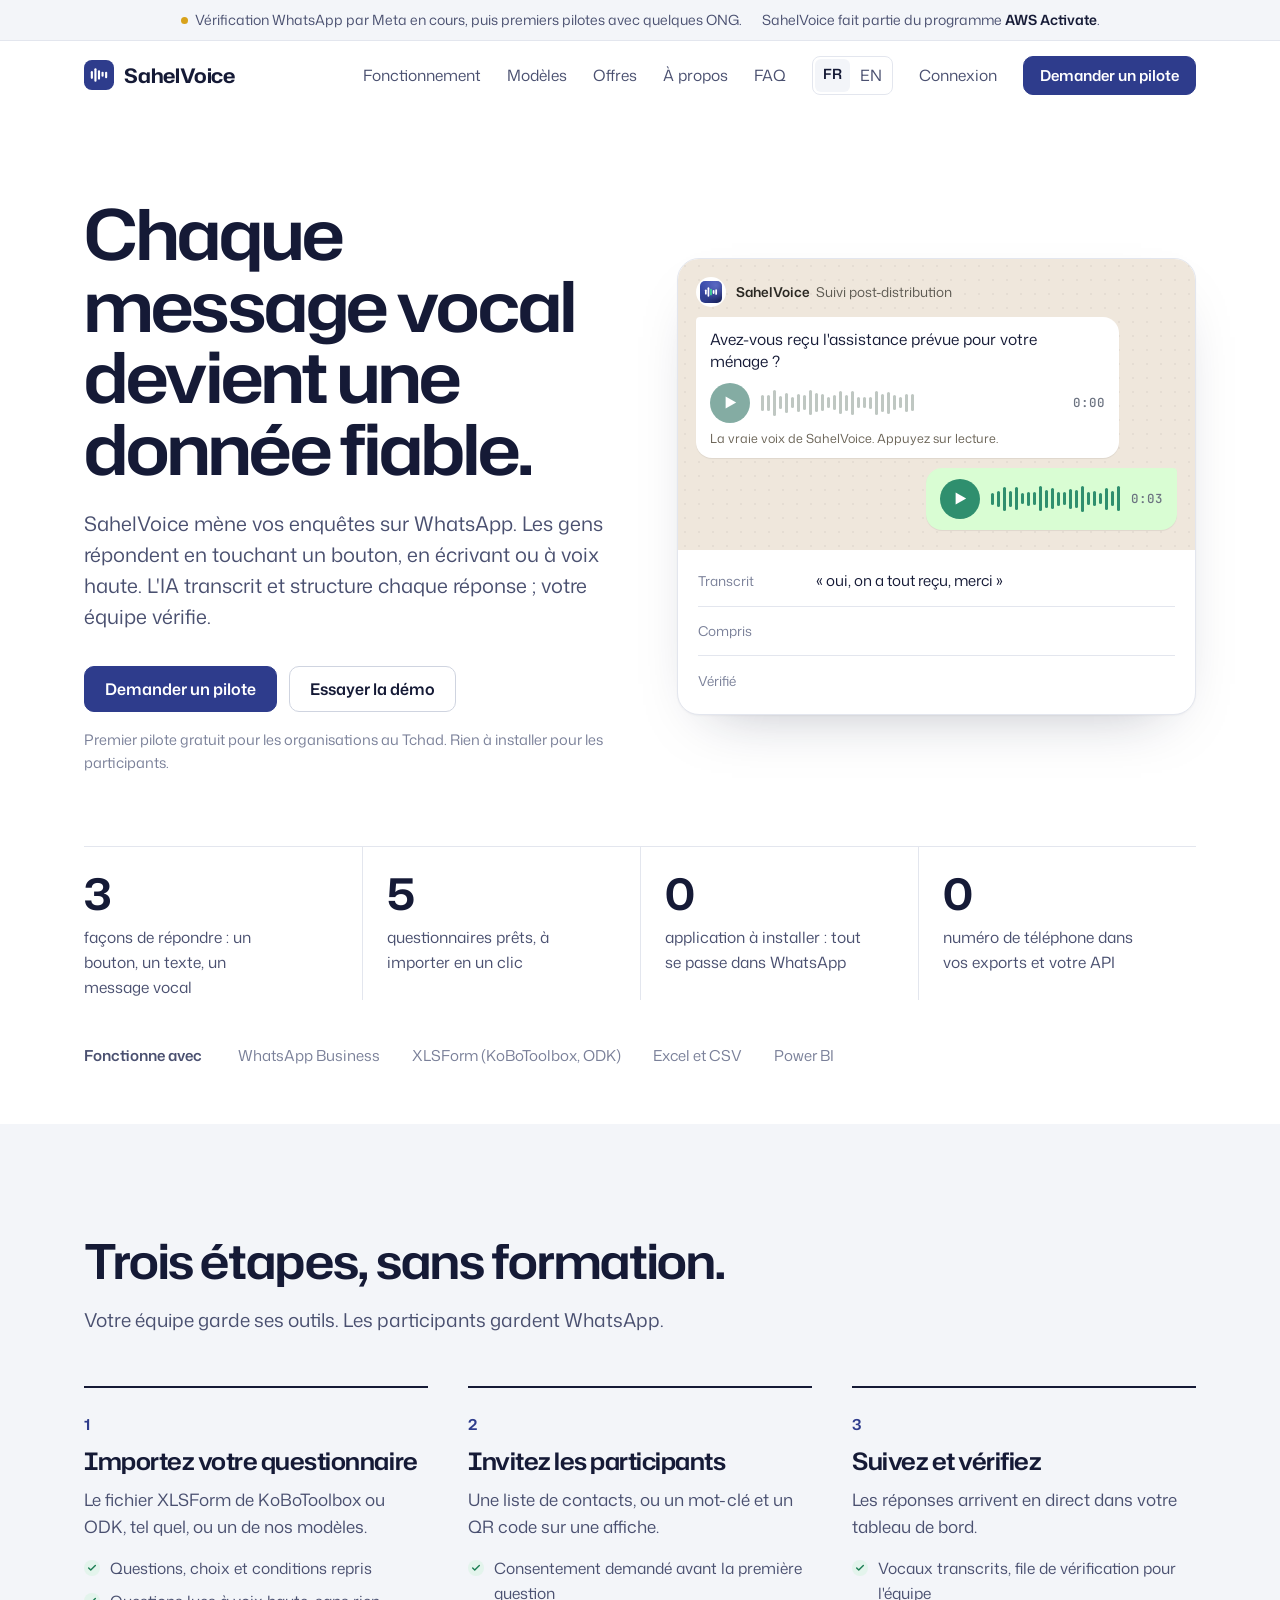
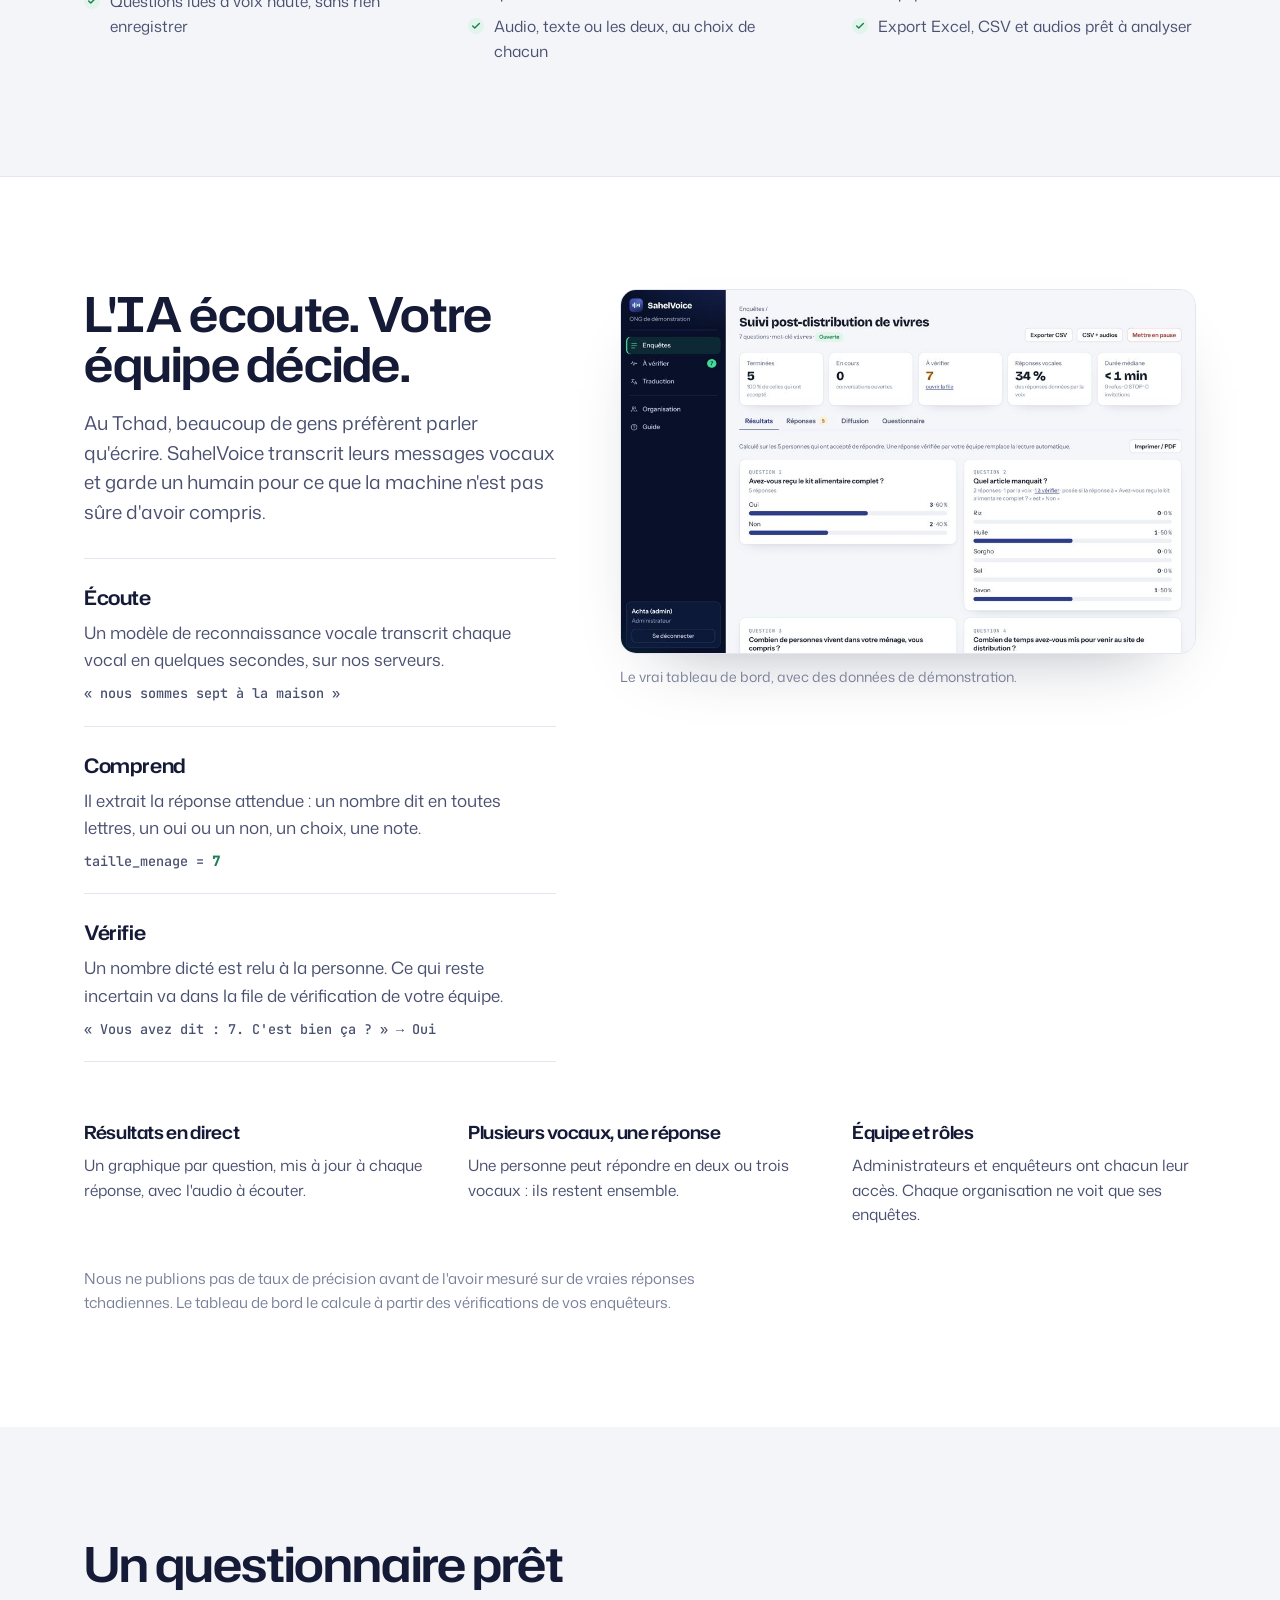
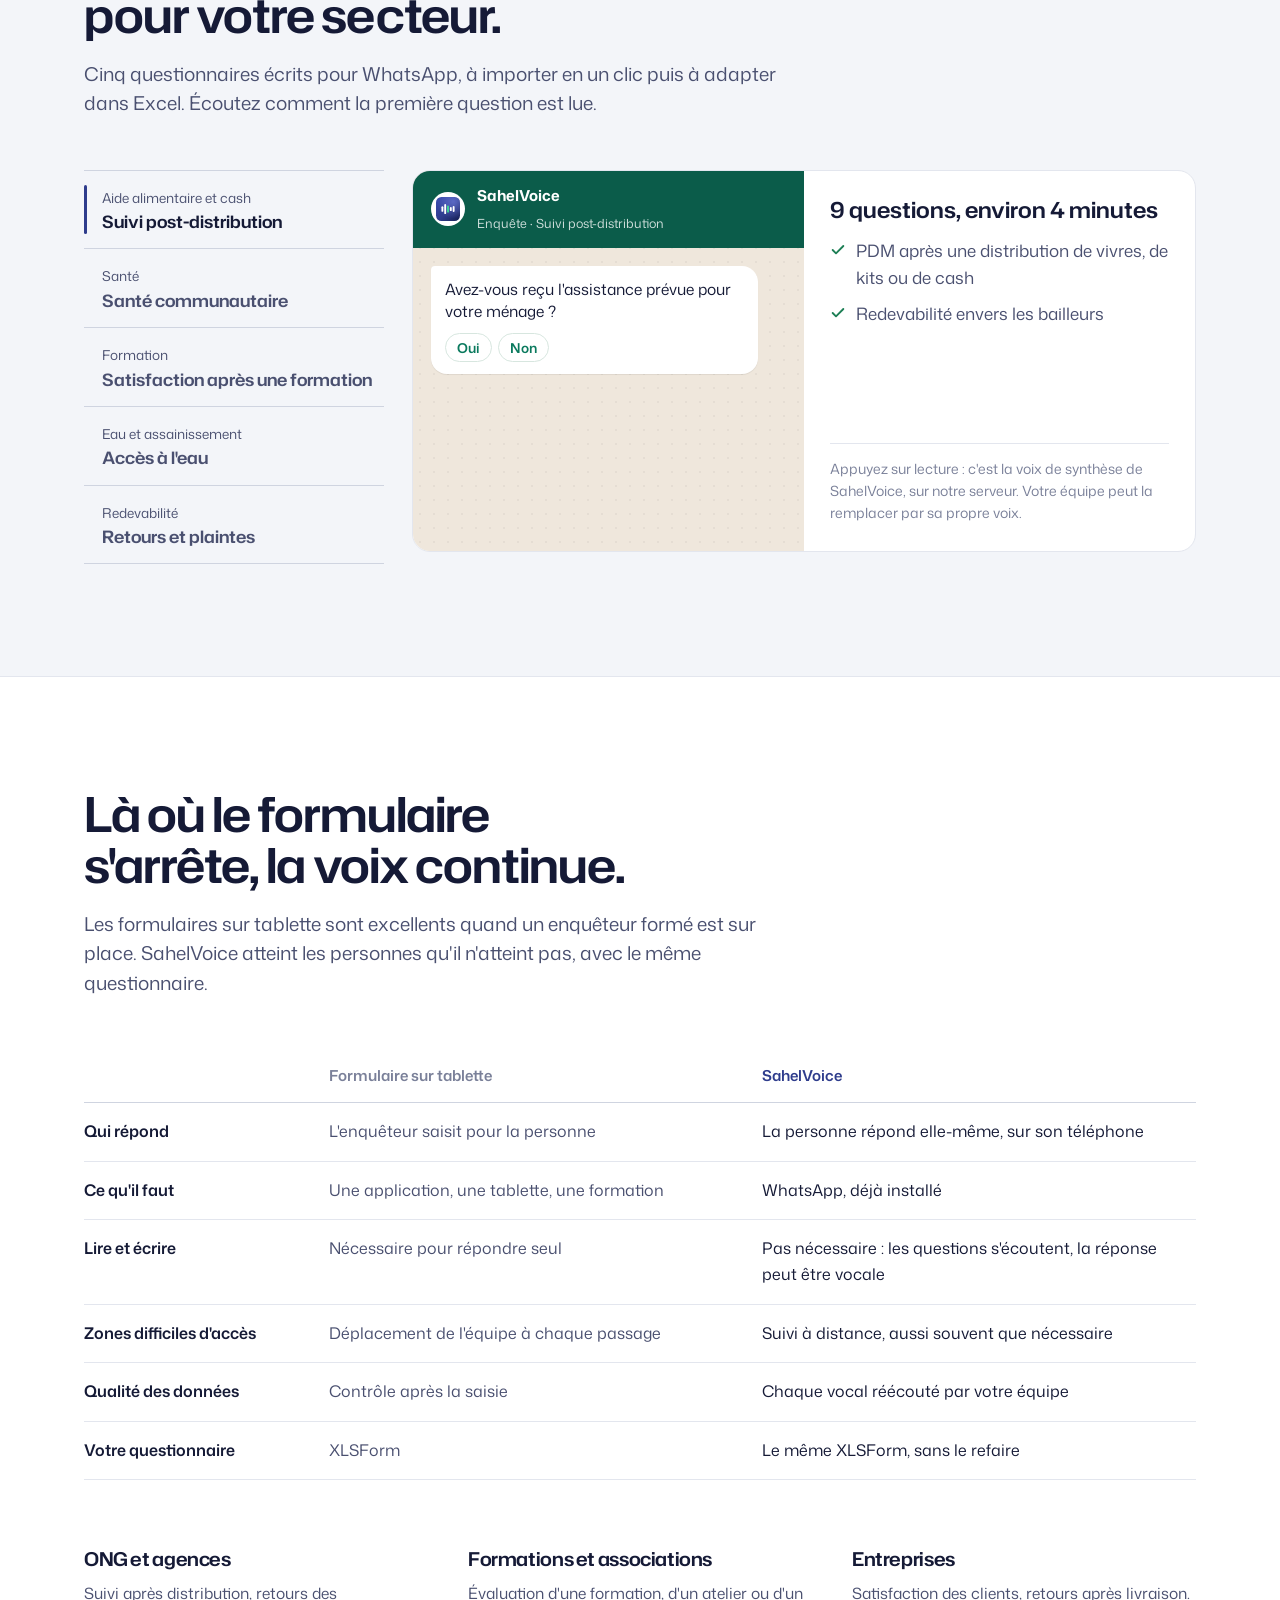
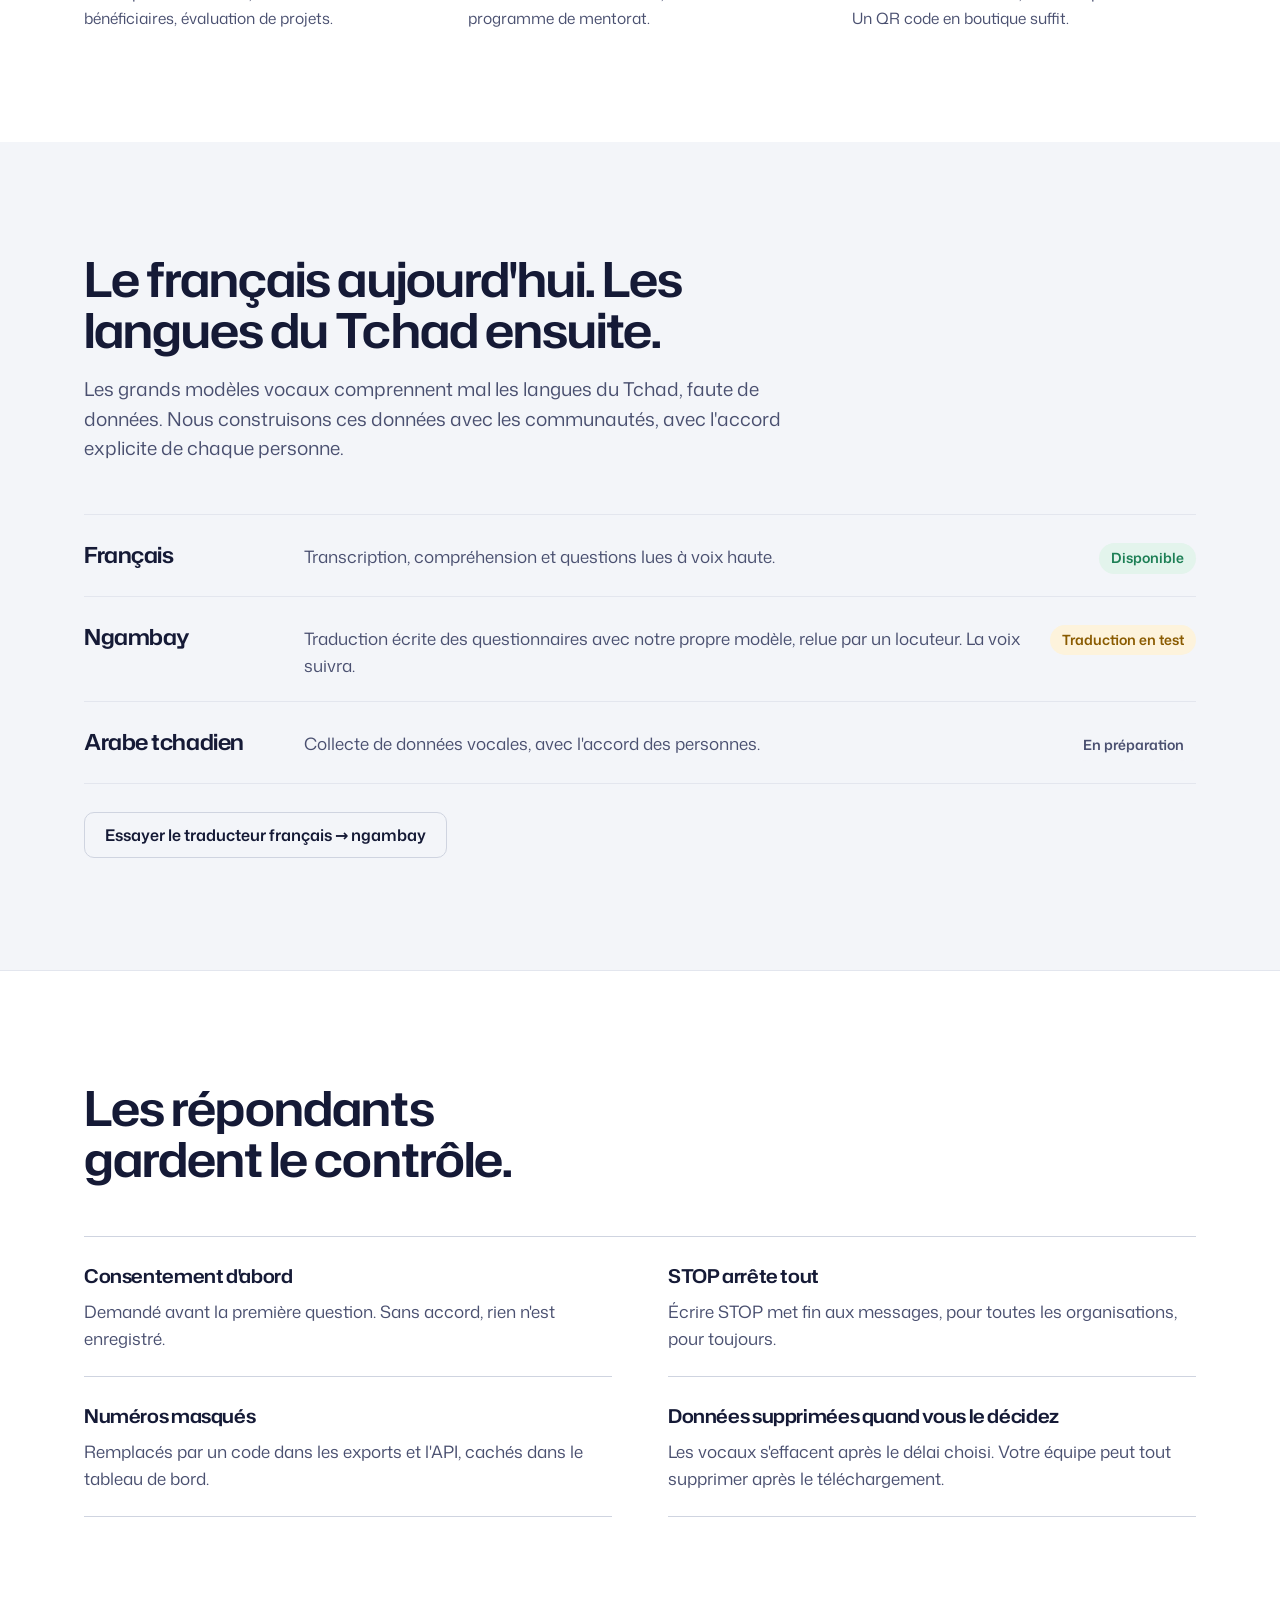
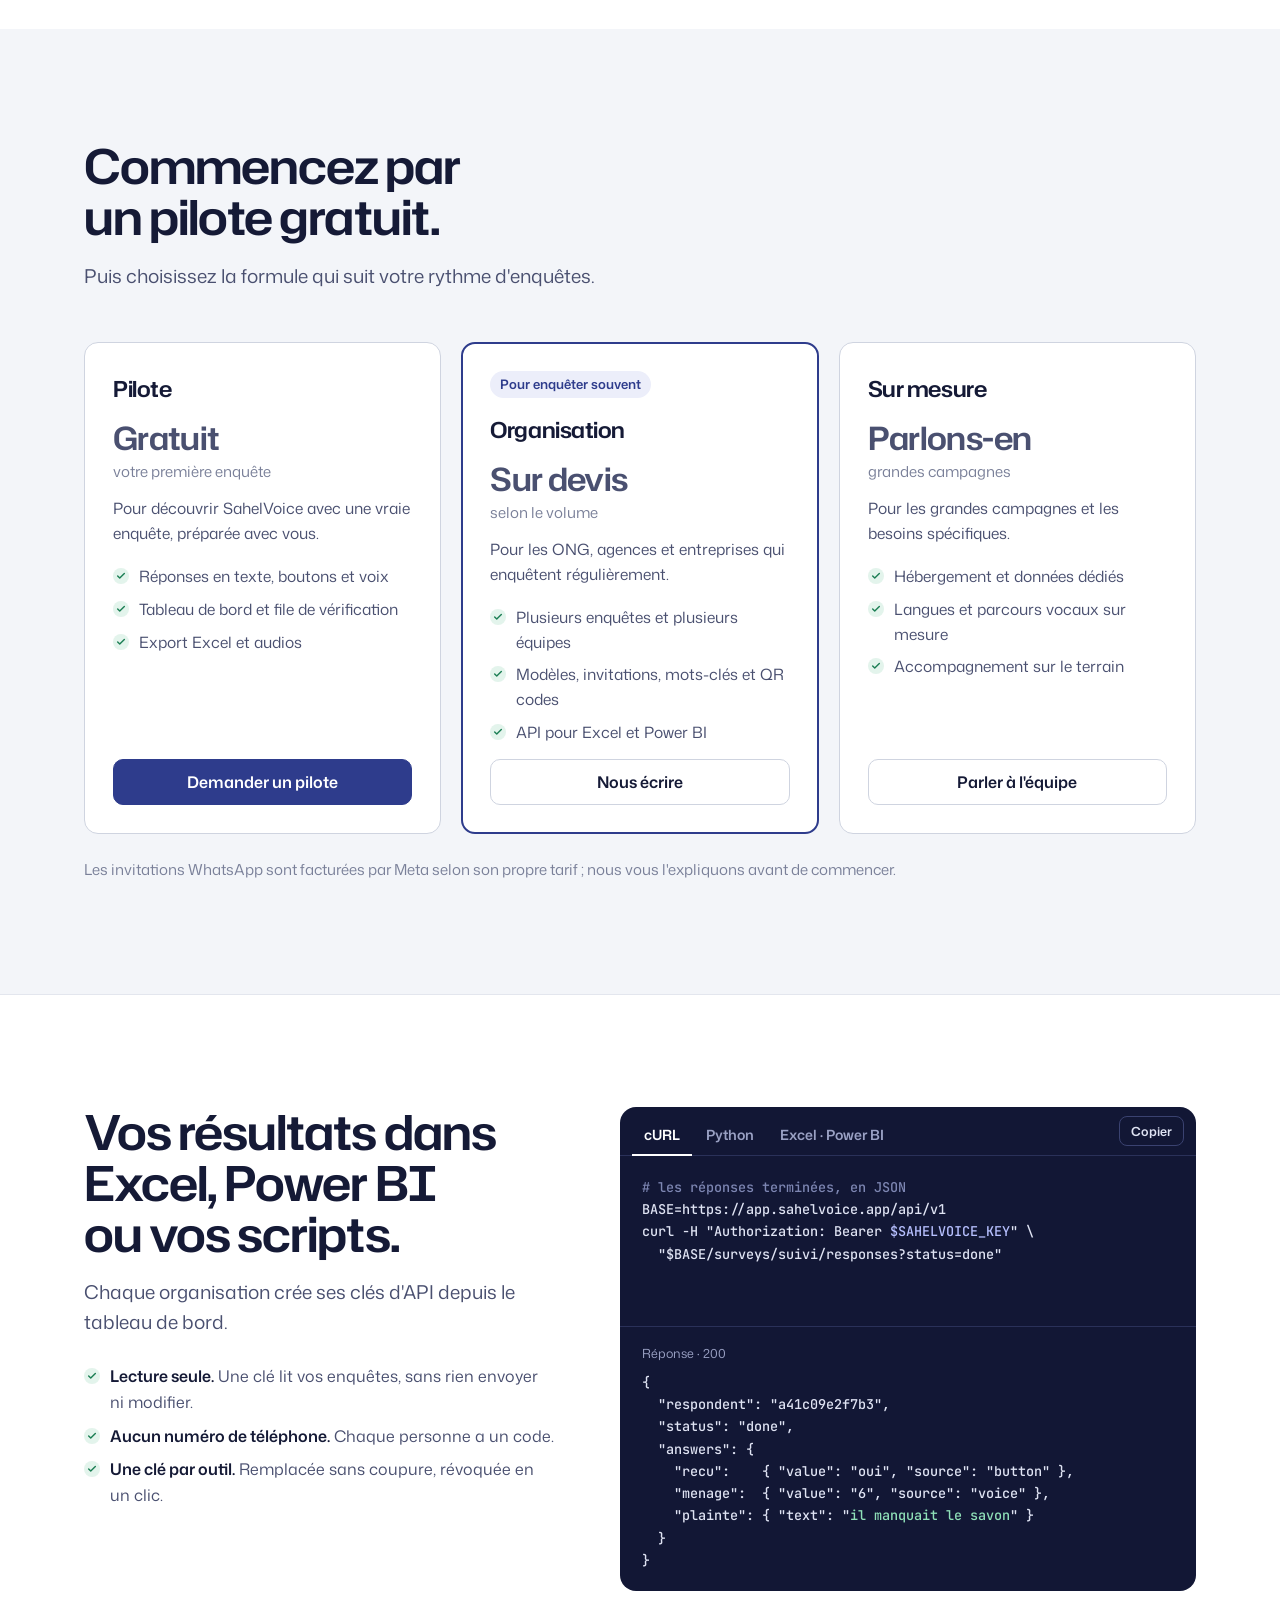
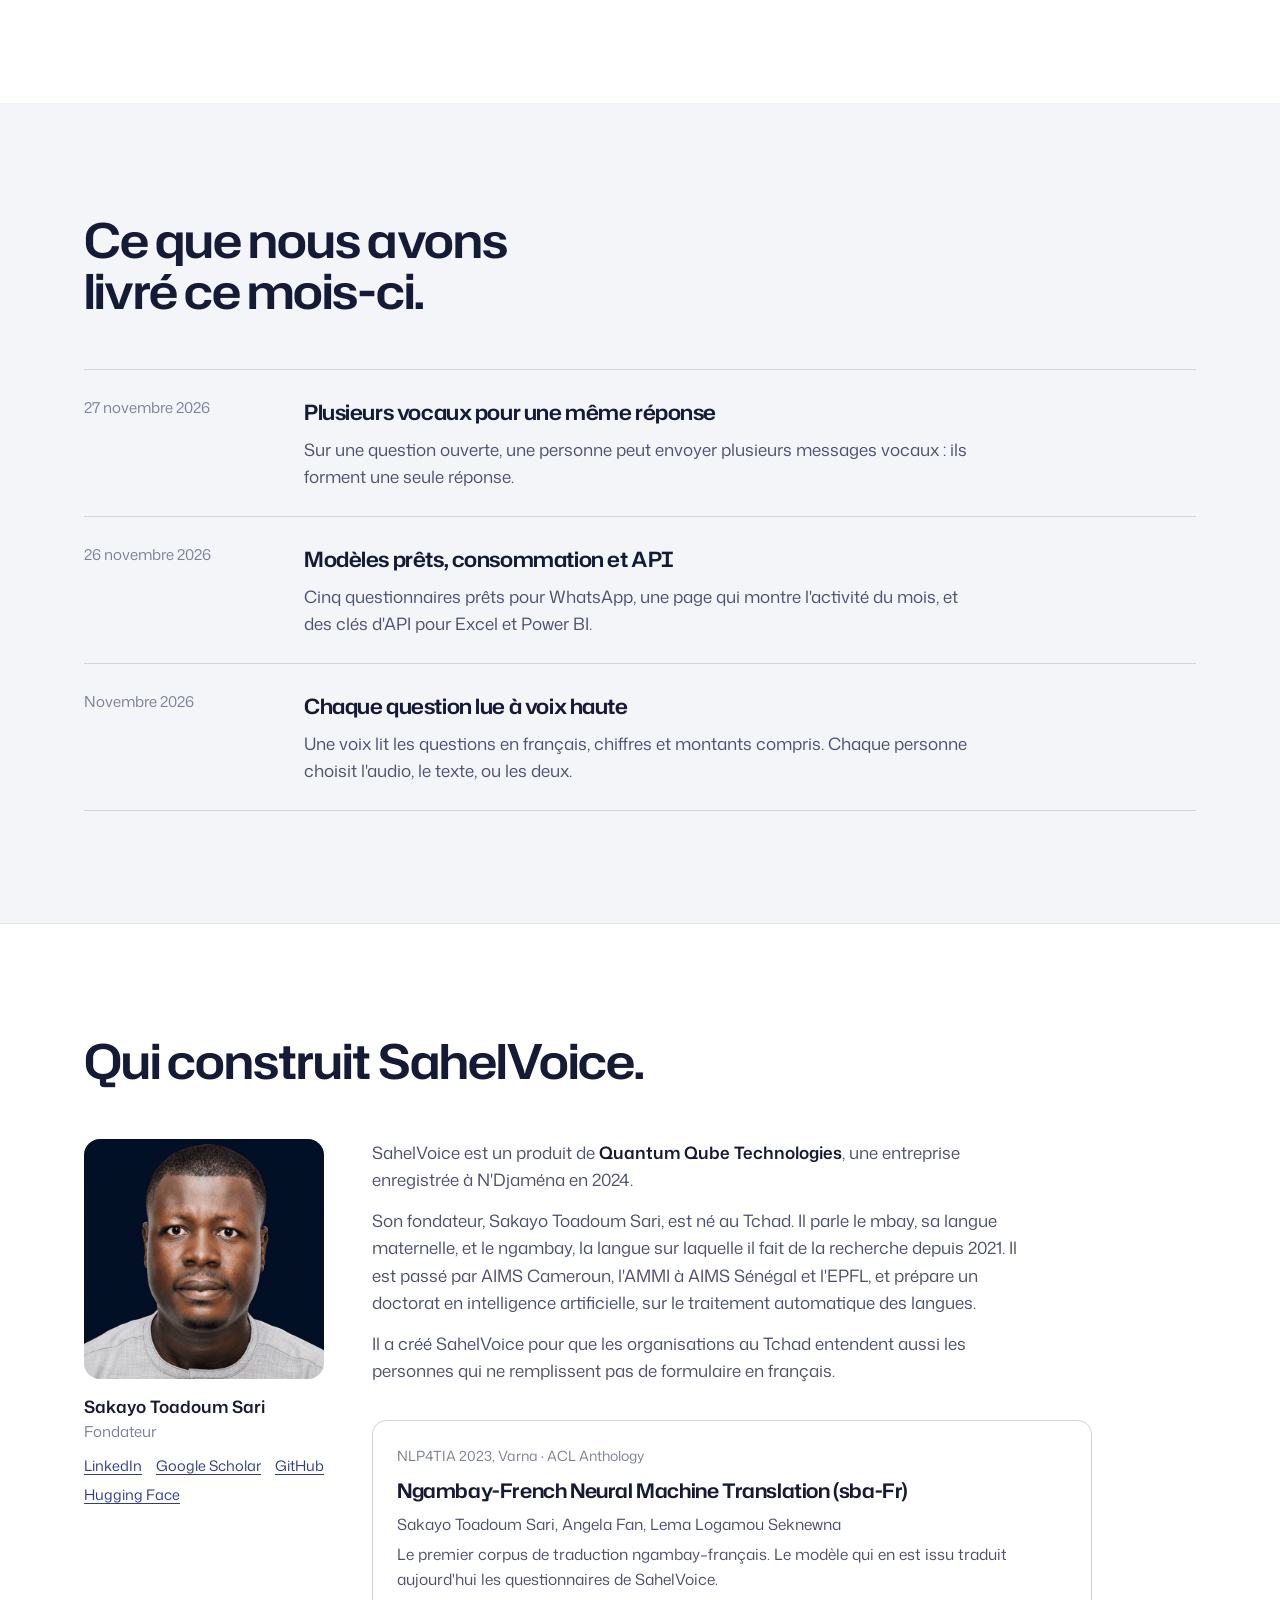
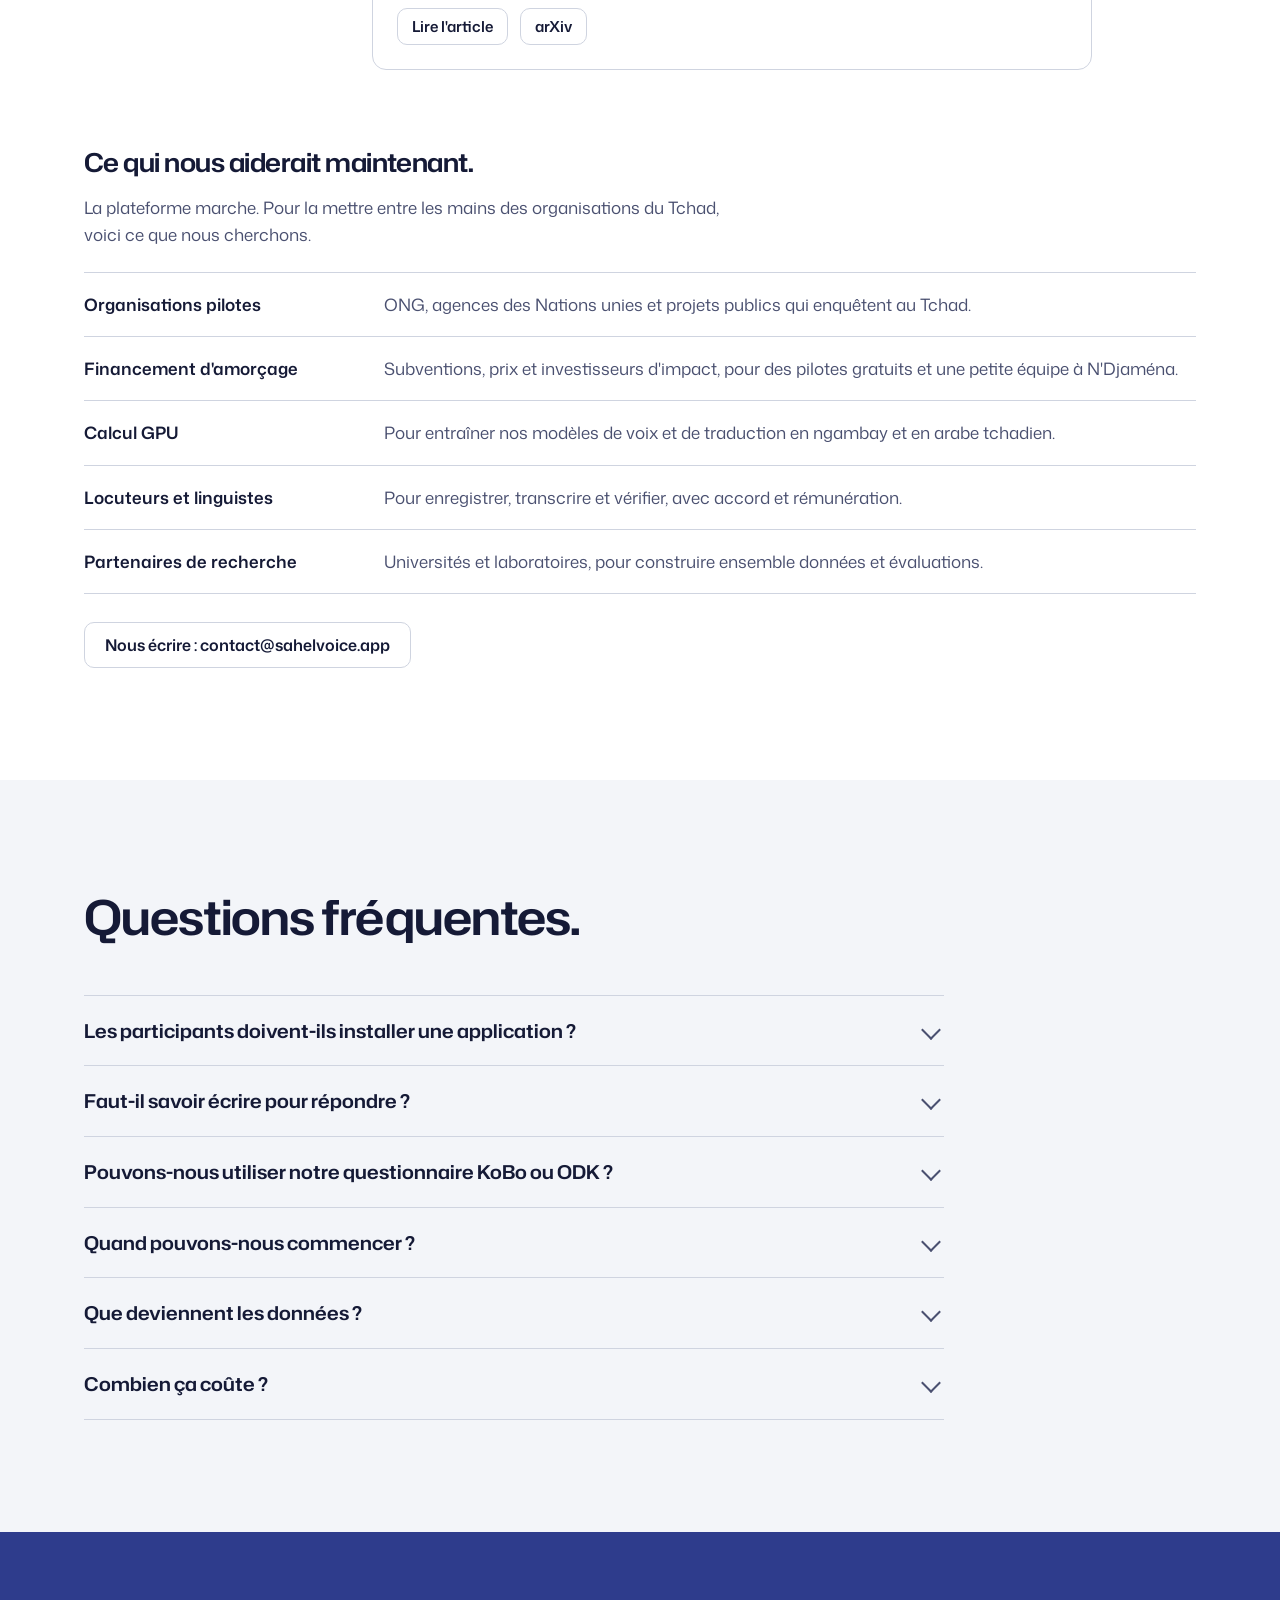
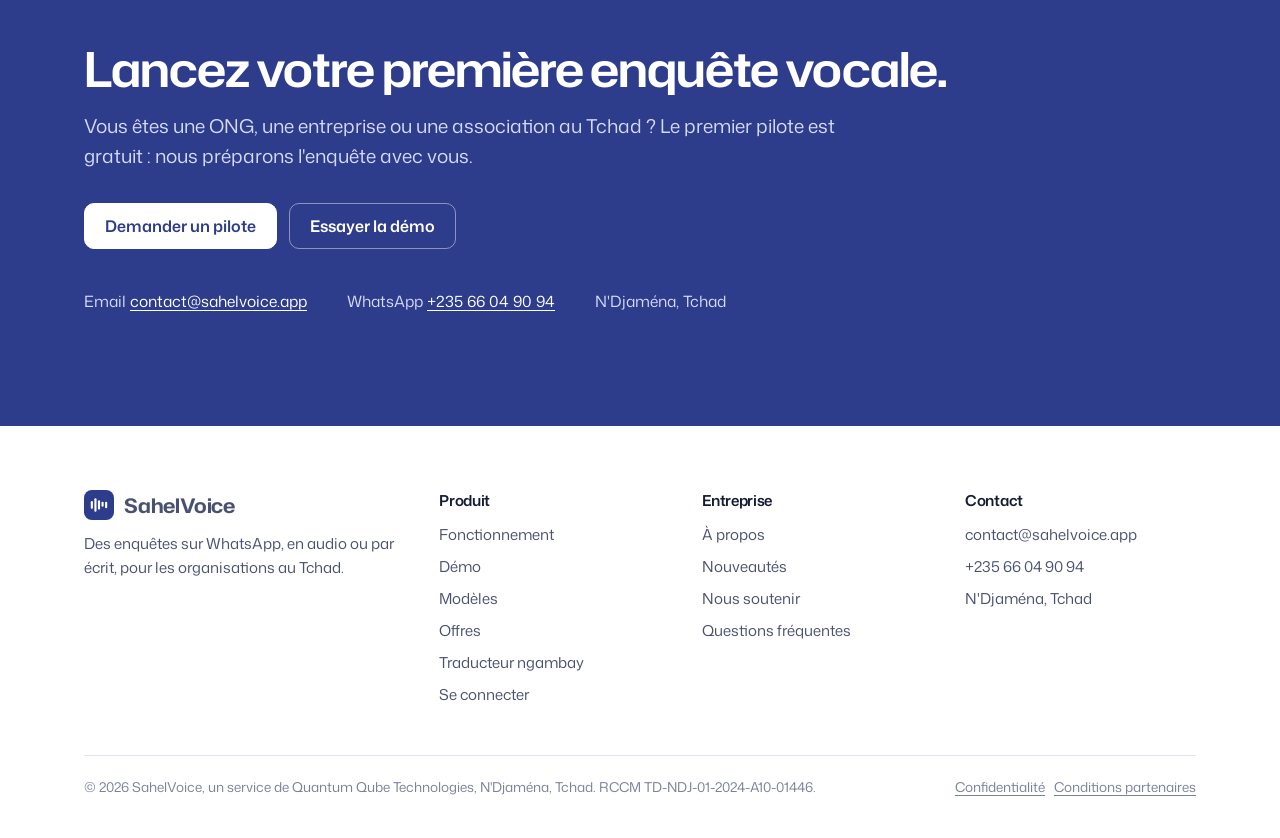
==== commit 32c3f6c9: "Redesign: light, calm site at half the length New home (FR/EN) with a listening card in the hero, sh" ====
--- a/index.html
+++ b/index.html
@@ -3,262 +3,155 @@
 <head>
 <meta charset="utf-8">
 <meta name="viewport" content="width=device-width, initial-scale=1">
-<title>SahelVoice | L'IA vocale pour les enquêtes WhatsApp au Tchad</title>
-<meta name="description" content="SahelVoice transforme les réponses WhatsApp, écrites ou vocales, en données fiables. L'IA transcrit et comprend les messages vocaux, vos enquêteurs vérifient. Conçu au Tchad.">
-<meta property="og:title" content="SahelVoice | L'IA vocale pour les enquêtes WhatsApp">
-<meta property="og:description" content="Les gens répondent sur WhatsApp, par écrit ou à voix haute. L'IA transcrit, comprend et structure chaque réponse. Vos enquêteurs vérifient.">
+<title>SahelVoice | Enquêtes vocales sur WhatsApp au Tchad</title>
+<meta name="description" content="SahelVoice mène vos enquêtes sur WhatsApp. Les gens répondent par bouton, par écrit ou à voix haute ; l'IA transcrit et structure chaque réponse, votre équipe vérifie.">
+<meta property="og:title" content="SahelVoice | Enquêtes vocales sur WhatsApp au Tchad">
+<meta property="og:description" content="SahelVoice mène vos enquêtes sur WhatsApp. Les gens répondent par bouton, par écrit ou à voix haute ; l'IA transcrit et structure chaque réponse, votre équipe vérifie.">
 <meta property="og:image" content="https://sahelvoice.app/og.png">
 <meta property="og:url" content="https://sahelvoice.app/">
+<meta property="og:type" content="website">
 <link rel="canonical" href="https://sahelvoice.app/">
-<meta property="og:type" content="website">
-<meta name="theme-color" content="#081129">
+<meta name="theme-color" content="#ffffff">
 <link rel="icon" href="/assets/icon.svg" type="image/svg+xml"><link rel="icon" href="/favicon.ico" sizes="any"><link rel="apple-touch-icon" href="/assets/apple-touch-icon.png">
 <link rel="alternate" hreflang="fr" href="https://sahelvoice.app/">
 <link rel="alternate" hreflang="en" href="https://sahelvoice.app/en/">
 <link rel="alternate" hreflang="x-default" href="https://sahelvoice.app/">
 <link rel="stylesheet" href="/assets/fonts.css?v=202611161200">
-<link rel="stylesheet" href="assets/site.css?v=202611261710">
-<script>document.documentElement.classList.add('js')</script>
+<link rel="stylesheet" href="/assets/sv.css?v=202611271000">
 </head>
 <body>
-
+<div class="note-bar"><div class="wrap">
+  <span><span class="dot" aria-hidden="true"></span>Vérification WhatsApp par Meta en cours, puis premiers pilotes avec quelques ONG.</span>
+  <span>SahelVoice fait partie du programme <b>AWS Activate</b>.</span>
+</div></div>
 <header class="top">
   <div class="wrap">
     <nav aria-label="Navigation principale">
-      <a class="brand" href="#"><svg width="34" height="34" viewBox="0 0 42 42" aria-hidden="true"><rect width="42" height="42" rx="11" fill="#2e3c8c"/><g class="eq" stroke="#fff" stroke-width="3" stroke-linecap="round"><path d="M11 25v-8"/><path d="M16 29V13"/><path d="M21 26V16"/><path d="M26 22v-4"/><path d="M31 24v-6"/></g></svg>SahelVoice</a>
+      <a class="brand" href="/"><svg width="30" height="30" viewBox="0 0 42 42" aria-hidden="true"><rect width="42" height="42" rx="11" fill="#2e3c8c"/><g stroke="#fff" stroke-width="3" stroke-linecap="round"><path d="M11 25v-8"/><path d="M16 29V13"/><path d="M21 26V16"/><path d="M26 22v-4"/><path d="M31 24v-6"/></g></svg>SahelVoice</a>
       <div class="links">
         <a href="#fonctionnement">Fonctionnement</a>
-        <a href="#demo">Démo</a>
         <a href="#modeles">Modèles</a>
         <a href="#offres">Offres</a>
-        <a href="#traduction">Traduction</a>
-        <a href="#besoins">Soutenir</a>
+        <a href="#apropos">À propos</a>
         <a href="#faq">FAQ</a>
-        <span class="lsw" role="group" aria-label="Langue"><span aria-current="true">FR</span><a href="en/" hreflang="en" lang="en" data-setlang="en">EN</a></span>
+        <span class="lsw" role="group" aria-label="Langue"><span aria-current="true">FR</span><a href="/en/" hreflang="en" lang="en">EN</a></span>
         <a href="https://app.sahelvoice.app/login">Connexion</a>
-        <a class="btn" href="pilote/">Test pilote</a>
+        <a class="btn" href="/pilote/">Demander un pilote</a>
       </div>
     </nav>
   </div>
-  <div class="ticker" role="note" aria-label="SahelVoice est membre du programme AWS Activate, le programme d'AWS pour les startups."><div class="tk-track" aria-hidden="true"><span class="tk-item tk-main"><svg width="22" height="22" viewBox="0 0 24 24" fill="none" stroke="currentColor" stroke-width="2" stroke-linecap="round" stroke-linejoin="round" aria-hidden="true"><path d="M7 18a4.5 4.5 0 0 1-.6-8.96A6 6 0 0 1 18 9.5a4 4 0 0 1-.5 8.5z"/><path d="m9.5 13.5 2 2 3.5-4"/></svg><span>Membre du programme <b>AWS Activate</b></span><em>le programme d'AWS pour les startups</em></span><span class="tk-sep" aria-hidden="true"><i></i><i></i><i></i></span><span class="tk-item">Plateforme hébergée sur AWS</span><span class="tk-sep" aria-hidden="true"><i></i><i></i><i></i></span><span class="tk-item">Questions lues à voix haute</span><span class="tk-sep" aria-hidden="true"><i></i><i></i><i></i></span><span class="tk-item tk-main"><svg width="22" height="22" viewBox="0 0 24 24" fill="none" stroke="currentColor" stroke-width="2" stroke-linecap="round" stroke-linejoin="round" aria-hidden="true"><path d="M7 18a4.5 4.5 0 0 1-.6-8.96A6 6 0 0 1 18 9.5a4 4 0 0 1-.5 8.5z"/><path d="m9.5 13.5 2 2 3.5-4"/></svg><span>Membre du programme <b>AWS Activate</b></span><em>le programme d'AWS pour les startups</em></span><span class="tk-sep" aria-hidden="true"><i></i><i></i><i></i></span><span class="tk-item">Plateforme hébergée sur AWS</span><span class="tk-sep" aria-hidden="true"><i></i><i></i><i></i></span><span class="tk-item">Questions lues à voix haute</span><span class="tk-sep" aria-hidden="true"><i></i><i></i><i></i></span></div><p class="tk-static"><svg width="22" height="22" viewBox="0 0 24 24" fill="none" stroke="currentColor" stroke-width="2" stroke-linecap="round" stroke-linejoin="round" aria-hidden="true"><path d="M7 18a4.5 4.5 0 0 1-.6-8.96A6 6 0 0 1 18 9.5a4 4 0 0 1-.5 8.5z"/><path d="m9.5 13.5 2 2 3.5-4"/></svg><span>Membre du programme <b>AWS Activate</b></span><em>le programme d'AWS pour les startups</em></p></div>
 </header>
-
-<div class="dark">
-  <canvas class="wavefield" data-y=".75" aria-hidden="true"></canvas>
-  <div class="grid-bg"></div>
-  <div class="glow" style="width:520px;height:520px;right:-120px;top:-80px;background:#2e3c8c"></div>
-  <div class="glow" style="width:380px;height:380px;right:22%;top:46%;background:#145e48;opacity:.45"></div>
-  <div class="wrap">
-    <div class="hero">
+<main>
+<section class="hero">
+  <div class="wrap">
+    <div class="hero-grid">
       <div>
-        <h1>Chaque message vocal devient <span class="hl">une donnée fiable.</span></h1>
-        <p class="lede">SahelVoice mène vos enquêtes sur WhatsApp. Les gens répondent en touchant un bouton, en écrivant ou à voix haute. L'IA transcrit, comprend et structure chaque réponse. Vos enquêteurs vérifient.</p>
-        <div class="listen" data-src="https://app.sahelvoice.app/echantillons/suivi_distribution.mp3">
-          <button type="button" class="listen-btn" aria-label="Écouter une question lue par SahelVoice"><span class="i-play"><svg width="13" height="15" viewBox="0 0 16 18" aria-hidden="true"><path d="M2 1.5v15l13-7.5z" fill="currentColor"/></svg></span><span class="i-pause"><svg width="13" height="15" viewBox="0 0 16 18" aria-hidden="true"><path d="M2 1h4v16H2zM10 1h4v16h-4z" fill="currentColor"/></svg></span></button>
-          <div class="listen-txt"><b>Écoutez SahelVoice</b><span lang="fr">« Avez-vous reçu l'assistance prévue pour votre ménage ? »</span></div>
-          <span class="listen-wave" aria-hidden="true"></span><span class="listen-t">0:00</span>
-        </div>
-        <div class="ctas">
-          <a class="btn shine" href="demo/">Essayer la démo
-            <svg width="16" height="16" viewBox="0 0 24 24" fill="none" stroke="currentColor" stroke-width="2.4" stroke-linecap="round" stroke-linejoin="round" aria-hidden="true"><path d="M5 12h14M13 6l6 6-6 6"/></svg></a>
-          <a class="btn ghost" href="pilote/">Demander un test pilote</a>
-        </div>
-        <div class="facts">
-          <span><svg width="16" height="16" viewBox="0 0 24 24" fill="none" stroke="currentColor" stroke-width="2.6" stroke-linecap="round" stroke-linejoin="round" aria-hidden="true"><path d="M20 6 9 17l-5-5"/></svg>Votre XLSForm KoBo ou ODK</span>
-          <span><svg width="16" height="16" viewBox="0 0 24 24" fill="none" stroke="currentColor" stroke-width="2.6" stroke-linecap="round" stroke-linejoin="round" aria-hidden="true"><path d="M20 6 9 17l-5-5"/></svg>Consentement d'abord</span>
-        </div>
-      </div>
-
-      <div class="console-wrap" id="console-wrap">
-      <div class="phone-card" id="phone-card" aria-hidden="true">
-        <div class="pc-head"><span class="pc-av"><svg width="16" height="16" viewBox="0 0 24 24" fill="none" stroke="currentColor" stroke-width="2" stroke-linecap="round" aria-hidden="true"><circle cx="12" cy="8" r="4"/><path d="M4 21a8 8 0 0 1 16 0"/></svg></span><div><b>Participant · 4f2a</b><span>sur WhatsApp</span></div></div>
-        <div class="pc-q" id="pc-q">Combien de personnes vivent dans votre ménage, vous compris ?</div>
-        <div class="pc-voice"><span class="pc-play"><svg width="9" height="11" viewBox="0 0 16 18" aria-hidden="true"><path d="M2 1.5v15l13-7.5z" fill="#fff"/></svg></span><span class="pc-wave" id="pc-wave"></span><span class="pc-t" id="pc-dur">0:04</span></div>
-        <div class="pc-tick" id="pc-tick"><svg width="16" height="10" viewBox="0 0 18 11" fill="none" stroke="currentColor" stroke-width="1.8" stroke-linecap="round" stroke-linejoin="round" aria-hidden="true"><path d="M1 6l3.5 3.5L11 2M7 9.5l1 1L16 2"/></svg><span>reçu par SahelVoice</span></div>
-      </div>
-      <div class="console" id="console" data-dec="," aria-label="Exemple : comment SahelVoice traite une réponse vocale">
-        <div class="c-scan" aria-hidden="true"></div>
-        <div class="c-head">
-          <span class="dots" aria-hidden="true"><i></i><i></i><i></i></span>
-          <span>sahelvoice · traitement d'une réponse</span>
-        </div>
-        <div class="c-body">
-          <p class="q">Question <span class="mono" id="c-n">2/7</span> · <b id="c-q">Combien de personnes vivent dans votre ménage, vous compris ?</b></p>
-          <div class="stages">
-          <span class="rail" aria-hidden="true"><b id="c-rail"></b></span>
-
-          <div class="stage" data-s="0">
-            <div class="st-label"><i></i>Écoute</div>
-            <div class="listen"><span class="vbubble">
-              <span class="play"><svg width="11" height="13" viewBox="0 0 16 18" aria-hidden="true"><path d="M2 1.5v15l13-7.5z" fill="#fff"/></svg></span>
-              <span class="wave" id="wave" aria-hidden="true"></span>
-              <span class="t"><span id="c-pos">0:00</span> / <span id="c-dur">0:04</span></span>
-            </span><span class="model">whisper · français</span></div>
-          </div>
-
-          <div class="stage" data-s="1">
-            <div class="st-label"><i></i>Transcrit</div>
-            <div><p class="transcript" id="c-tr">« nous sommes <mark>sept</mark> à la maison »</p>
-              <div class="conf" aria-hidden="true"><span>confiance</span><i><b id="c-conf-bar"></b></i><em id="c-conf">0,94</em></div></div>
-          </div>
-
-          <div class="stage" data-s="2">
-            <div class="st-label"><i></i>Comprend</div>
-            <div class="parse">
-              <span class="chip" id="c-field">taille_menage</span>
-              <span class="chip" id="c-type">nombre entier</span>
-              <span class="beam" aria-hidden="true"><i></i></span>
-              <span class="chip val" id="c-val">7</span>
-            </div>
-          </div>
-
-          <div class="stage" data-s="3">
-            <div class="st-label"><i></i>Vérifie</div>
-            <div class="check" id="c-chk"><span>« Vous avez dit : <b>7</b>. C'est bien ça ? »</span><span class="ok">✓ confirmé par la personne</span></div>
-          </div>
-
-          <div class="stage" data-s="4">
-            <div class="st-label"><i></i>Données</div>
-            <div class="tablewrap"><table class="table">
-              <thead><tr><th>question</th><th>valeur</th><th>source</th><th>statut</th></tr></thead>
-              <tbody id="c-rows"><tr><td>taille_menage</td><td>7</td><td>vocal</td><td>confirmé</td></tr></tbody>
-            </table></div>
-          </div>
-          </div>
-        </div>
-        <div class="c-foot">
-          <span><span class="tag">exemple</span>texte, boutons ou voix</span>
-          <span class="prog" aria-hidden="true"><i class="on"></i><i class="on"></i><i class="on"></i><i class="on"></i><i class="on"></i></span>
-        </div>
-      </div>
-      </div>
-    </div>
-
-    <div class="numbers" aria-label="SahelVoice en chiffres"><div class="nb rv"><b data-n="3">3</b><span>façons de répondre</span><small>un bouton, un texte ou un message vocal</small></div><div class="nb rv"><b data-n="5">5</b><span>modèles prêts</span><small>distribution, santé, formation, eau, plaintes</small></div><div class="nb rv"><b data-n="0">0</b><span>application à installer</span><small>tout se passe dans WhatsApp</small></div><div class="nb rv"><b data-n="0">0</b><span>numéro de téléphone</span><small>dans vos exports et votre API</small></div></div>
-
-    <div class="strip">
-      <span class="lbl">S'intègre à vos outils</span>
-      <div class="items">
-        <span>WhatsApp Business</span>
-        <span>XLSForm (KoBoToolbox, ODK)</span>
-        <span>Export Excel et CSV</span>
-        <span>Audios en ZIP</span>
-      </div>
-    </div>
-    <div class="feed-label"><i></i>Exemples · réponses vocales → données</div>
-    <div class="feed"><div class="feed-track">
-      <span class="fi"><span class="mic"><svg width="13" height="13" viewBox="0 0 24 24" fill="none" stroke="currentColor" stroke-width="2.4" stroke-linecap="round" aria-hidden="true"><path d="M12 15a3 3 0 0 0 3-3V6a3 3 0 0 0-6 0v6a3 3 0 0 0 3 3z"/><path d="M19 11a7 7 0 0 1-14 0M12 18v3"/></svg></span><span lang="fr">« nous sommes sept à la maison »</span><span class="to">→</span><code>taille_menage = 7</code></span>
-      <span class="fi"><span class="mic"><svg width="13" height="13" viewBox="0 0 24 24" fill="none" stroke="currentColor" stroke-width="2.4" stroke-linecap="round" aria-hidden="true"><path d="M12 15a3 3 0 0 0 3-3V6a3 3 0 0 0-6 0v6a3 3 0 0 0 3 3z"/><path d="M19 11a7 7 0 0 1-14 0M12 18v3"/></svg></span><span lang="fr">« oui on a tout reçu merci »</span><span class="to">→</span><code>kit_complet = oui</code></span>
-      <span class="fi"><span class="mic"><svg width="13" height="13" viewBox="0 0 24 24" fill="none" stroke="currentColor" stroke-width="2.4" stroke-linecap="round" aria-hidden="true"><path d="M12 15a3 3 0 0 0 3-3V6a3 3 0 0 0-6 0v6a3 3 0 0 0 3 3z"/><path d="M19 11a7 7 0 0 1-14 0M12 18v3"/></svg></span><span lang="fr">« je donne quatre »</span><span class="to">→</span><code>note_service = 4</code></span>
-      <span class="fi"><span class="mic"><svg width="13" height="13" viewBox="0 0 24 24" fill="none" stroke="currentColor" stroke-width="2.4" stroke-linecap="round" aria-hidden="true"><path d="M12 15a3 3 0 0 0 3-3V6a3 3 0 0 0-6 0v6a3 3 0 0 0 3 3z"/><path d="M19 11a7 7 0 0 1-14 0M12 18v3"/></svg></span><span lang="fr">« deux heures de marche »</span><span class="to">→</span><code>temps_trajet = 2</code></span>
-      <span class="fi"><span class="mic"><svg width="13" height="13" viewBox="0 0 24 24" fill="none" stroke="currentColor" stroke-width="2.4" stroke-linecap="round" aria-hidden="true"><path d="M12 15a3 3 0 0 0 3-3V6a3 3 0 0 0-6 0v6a3 3 0 0 0 3 3z"/><path d="M19 11a7 7 0 0 1-14 0M12 18v3"/></svg></span><span lang="fr">« non pas encore »</span><span class="to">→</span><code>paiement_recu = non</code></span>
-      <span class="fi"><span class="mic"><svg width="13" height="13" viewBox="0 0 24 24" fill="none" stroke="currentColor" stroke-width="2.4" stroke-linecap="round" aria-hidden="true"><path d="M12 15a3 3 0 0 0 3-3V6a3 3 0 0 0-6 0v6a3 3 0 0 0 3 3z"/><path d="M19 11a7 7 0 0 1-14 0M12 18v3"/></svg></span><span lang="fr">« très satisfait »</span><span class="to">→</span><code>satisfaction = très satisfait</code></span>
-      <span class="fi"><span class="mic"><svg width="13" height="13" viewBox="0 0 24 24" fill="none" stroke="currentColor" stroke-width="2.4" stroke-linecap="round" aria-hidden="true"><path d="M12 15a3 3 0 0 0 3-3V6a3 3 0 0 0-6 0v6a3 3 0 0 0 3 3z"/><path d="M19 11a7 7 0 0 1-14 0M12 18v3"/></svg></span><span lang="fr">« cinq enfants »</span><span class="to">→</span><code>nb_enfants = 5</code></span>
-      <span class="fi"><span class="mic"><svg width="13" height="13" viewBox="0 0 24 24" fill="none" stroke="currentColor" stroke-width="2.4" stroke-linecap="round" aria-hidden="true"><path d="M12 15a3 3 0 0 0 3-3V6a3 3 0 0 0-6 0v6a3 3 0 0 0 3 3z"/><path d="M19 11a7 7 0 0 1-14 0M12 18v3"/></svg></span><span lang="fr">« il manquait le savon »</span><span class="to">→</span><code>commentaire = texte</code></span>
-    </div></div>
-  </div>
-</div>
-
-<main>
-  <!-- ===== How it works ===== -->
-  <section id="fonctionnement">
-    <div class="wrap">
-      <div class="center"><p class="kicker rv">Comment ça marche</p><h2 class="rv">3 étapes pour lancer votre enquête.</h2><p class="intro rv">Pas de formation, pas d'application à installer. Votre équipe garde ses outils, les participants gardent WhatsApp.</p></div>
-      <div class="how-track" aria-hidden="true"><i></i><b></b><b></b><b></b></div>
-      <div class="how"><article class="rv"><span class="st">Étape 01</span><div class="big">01</div><h3>Importez votre questionnaire</h3><p>Le fichier XLSForm de KoBoToolbox ou ODK, tel quel.</p><ul><li>Questions, choix et conditions repris</li><li>Alertes claires sur ce que WhatsApp ne permet pas</li><li>Version ngambay proposée par l'IA (en test)</li></ul></article><article class="rv"><span class="st">Étape 02</span><div class="big">02</div><h3>Invitez les participants</h3><p>Une liste de contacts, ou un mot-clé et un QR code sur une affiche.</p><ul><li>Consentement demandé avant la première question</li><li>Invitation envoyée dès l'import des contacts</li><li>Questions en audio, par écrit ou les deux, au choix</li><li>Réponse par bouton, texte ou message vocal</li><li>STOP respecté, pour toujours</li></ul></article><article class="rv"><span class="st">Étape 03</span><div class="big">03</div><h3>Suivez et vérifiez</h3><p>Les réponses arrivent en direct dans votre tableau de bord.</p><ul><li>Messages vocaux transcrits par l'IA</li><li>File de vérification pour vos enquêteurs</li><li>Export Excel et audios prêts à analyser</li></ul></article></div>
-      <div class="how-cta rv"><a class="btn" href="demo/">Essayer la démo</a><a class="btn ghost" href="#offres">Voir les offres</a><span class="note">Premier test pilote gratuit · Aucune application à installer</span></div>
-    </div>
-  </section>
-
-  <!-- ===== AI ===== -->
-  <section class="dark" id="ia" style="background:var(--navy)">
-    <canvas class="dotfield" data-mode="ripple" aria-hidden="true"></canvas>
-    <div class="wrap">
-      <p class="kicker rv">L'intelligence artificielle</p>
-      <h2 class="rv">Une IA qui écoute, comprend, vérifie et apprend.</h2>
-      <p class="intro rv">Au Tchad, beaucoup de gens préfèrent parler qu'écrire. SahelVoice met la reconnaissance vocale au service des enquêtes, avec un humain pour vérifier ce que la machine n'est pas sûre d'avoir compris.</p>
-
-      <div class="ai-flow" aria-hidden="true"></div>
-      <div class="ai-grid">
-        <article class="ai-card rv">
-          <div class="ic"><svg width="22" height="22" viewBox="0 0 24 24" fill="none" stroke="currentColor" stroke-width="2.2" stroke-linecap="round" stroke-linejoin="round" aria-hidden="true"><path d="M12 15a3 3 0 0 0 3-3V6a3 3 0 0 0-6 0v6a3 3 0 0 0 3 3z"/><path d="M19 11a7 7 0 0 1-14 0M12 18v3"/></svg></div>
-          <span class="num">01</span>
-          <h3>Écoute</h3>
-          <p>Un modèle de reconnaissance vocale (Whisper) transcrit chaque message vocal en quelques secondes, sur nos serveurs.</p>
-          <div class="demo">audio <span class="w">0:04</span><br>→ <span class="g">« nous sommes sept à la maison »</span></div>
-        </article>
-        <article class="ai-card rv">
-          <div class="ic"><svg width="22" height="22" viewBox="0 0 24 24" fill="none" stroke="currentColor" stroke-width="2.2" stroke-linecap="round" stroke-linejoin="round" aria-hidden="true"><path d="M9 3H5a2 2 0 0 0-2 2v4M15 3h4a2 2 0 0 1 2 2v4M9 21H5a2 2 0 0 1-2-2v-4M15 21h4a2 2 0 0 0 2-2v-4"/><path d="M8 12h8"/></svg></div>
-          <span class="num">02</span>
-          <h3>Comprend</h3>
-          <p>Elle extrait la réponse attendue : un nombre dit en toutes lettres, un oui ou un non, un choix de la liste, une note de 1 à 5.</p>
-          <div class="demo">« je donne <span class="g">quatre</span> »<br>→ <span class="v">note_service</span> = <span class="g">4</span></div>
-        </article>
-        <article class="ai-card rv">
-          <div class="ic"><svg width="22" height="22" viewBox="0 0 24 24" fill="none" stroke="currentColor" stroke-width="2.2" stroke-linecap="round" stroke-linejoin="round" aria-hidden="true"><path d="M12 3 4 6v6c0 4.5 3.4 8.3 8 9 4.6-.7 8-4.5 8-9V6l-8-3z"/><path d="m9 12 2 2 4-4"/></svg></div>
-          <span class="num">03</span>
-          <h3>Vérifie</h3>
-          <p>Un nombre dicté est relu à la personne pour confirmation. Une réponse incomprise est redemandée une fois, puis envoyée à vos enquêteurs.</p>
-          <div class="demo">« Vous avez dit : <span class="w">7</span>. C'est bien ça ? »<br>→ <span class="g">Oui</span> ✓</div>
-        </article>
-        <article class="ai-card rv">
-          <div class="ic"><svg width="22" height="22" viewBox="0 0 24 24" fill="none" stroke="currentColor" stroke-width="2.2" stroke-linecap="round" stroke-linejoin="round" aria-hidden="true"><path d="M3 12a9 9 0 0 1 15.5-6.2L21 8M21 3v5h-5"/><path d="M21 12a9 9 0 0 1-15.5 6.2L3 16M3 21v-5h5"/></svg></div>
-          <span class="num">04</span>
-          <h3>Apprend</h3>
-          <p>Chaque correction d'un enquêteur mesure la précision réelle de la transcription. Avec un accord séparé des personnes, elle sert à entraîner nos modèles pour les langues du Tchad.</p>
-          <div class="demo">« <span class="w">cette</span> » corrigé en « <span class="g">sept</span> »<br>→ taux d'erreur mesuré</div>
-        </article>
-      </div>
-
-      <p class="loop-note rv">Nous ne publions pas de taux de précision avant de l'avoir mesuré sur de vraies réponses tchadiennes. Le tableau de bord calcule ce taux à partir des vérifications de vos propres enquêteurs.</p>
-    </div>
-  </section>
-
-  <!-- ===== Platform ===== -->
-  <section id="plateforme">
-    <div class="aura" aria-hidden="true"><i></i><i></i><i></i></div>
-    <div class="wrap">
-      <p class="kicker rv">La plateforme</p>
-      <h2 class="rv">Tout le cycle d'une enquête, au même endroit.</h2>
-      <p class="intro rv">De l'import du questionnaire à l'export final, SahelVoice remplace la saisie papier et les appels un par un.</p>
-
-      <figure class="shot rv">
-        <div class="shotbar" aria-hidden="true"><i></i><i></i><i></i><span>app.sahelvoice.app</span></div>
-        <img src="/assets/tableau-de-bord-1020.jpg" srcset="/assets/tableau-de-bord-1020.jpg 1020w, /assets/tableau-de-bord.jpg 2040w" sizes="(max-width:1180px) 100vw, 1140px" width="2040" height="1290" loading="lazy" alt="Tableau de bord SahelVoice : résultats d'une enquête, un graphique par question">
-        <figcaption>Le vrai tableau de bord, avec des données de démonstration.</figcaption>
+        <h1>Chaque message vocal devient une donnée fiable.</h1>
+        <p class="lede">SahelVoice mène vos enquêtes sur WhatsApp. Les gens répondent en touchant un bouton, en écrivant ou à voix haute. L'IA transcrit et structure chaque réponse ; votre équipe vérifie.</p>
+        <div class="btns">
+          <a class="btn" href="/pilote/">Demander un pilote</a>
+          <a class="btn quiet" href="/demo/">Essayer la démo</a>
+        </div>
+        <p class="fine">Premier pilote gratuit pour les organisations au Tchad. Rien à installer pour les participants.</p>
+      </div>
+      <figure class="listen-card" aria-label="Exemple : une question lue à voix haute, une réponse vocale, la donnée obtenue" style="margin:0">
+        <div class="lc-chat">
+          <div class="lc-head"><span class="av" aria-hidden="true"></span><span><b>SahelVoice</b> &nbsp;Suivi post-distribution</span></div>
+          <div class="bub" lang="fr">Avez-vous reçu l'assistance prévue pour votre ménage ?
+            <div class="vn q" data-src="https://app.sahelvoice.app/echantillons/suivi_distribution.mp3" style="margin-top:10px">
+              <button type="button" class="vn-play" aria-label="Écouter la question lue par SahelVoice"><span class="i-play"><svg width="13" height="15" viewBox="0 0 16 18" aria-hidden="true"><path d="M2 1.5v15l13-7.5z" fill="currentColor"/></svg></span><span class="i-pause"><svg width="13" height="15" viewBox="0 0 16 18" aria-hidden="true"><path d="M2 1h4v16H2zM10 1h4v16h-4z" fill="currentColor"/></svg></span></button>
+              <span class="vn-wave" aria-hidden="true"></span><span class="vn-t">0:00</span>
+            </div>
+            <div class="vn-cap">La vraie voix de SahelVoice. Appuyez sur lecture.</div>
+          </div>
+          <div class="bub out">
+            <div class="vn r">
+              <button type="button" class="vn-play" aria-label="Rejouer la réponse"><span class="i-play"><svg width="13" height="15" viewBox="0 0 16 18" aria-hidden="true"><path d="M2 1.5v15l13-7.5z" fill="currentColor"/></svg></span></button>
+              <span class="vn-wave" aria-hidden="true"></span><span class="vn-t">0:00</span>
+            </div>
+          </div>
+        </div>
+        <div class="lc-steps">
+          <div class="lc-row"><span class="lc-k">Transcrit</span><span class="lc-v" lang="fr">« <span class="w">oui,</span> <span class="w">on</span> <span class="w">a</span> <span class="w">tout</span> <span class="w">reçu,</span> <span class="w">merci</span> »</span></div>
+          <div class="lc-row"><span class="lc-k">Compris</span><span class="lc-v lc-data lc-pend">recu = <b>oui</b></span></div>
+          <div class="lc-row"><span class="lc-k">Vérifié</span><span class="lc-v lc-pend"><span data-status data-wait="en attente" data-done="✓ par votre équipe">en attente</span></span></div>
+        </div>
       </figure>
-
-      <div class="feat">
-        <div class="rv"><span class="ic"><svg width="20" height="20" viewBox="0 0 24 24" fill="none" stroke="currentColor" stroke-width="2.2" stroke-linecap="round" stroke-linejoin="round" aria-hidden="true"><path d="M14 3H7a2 2 0 0 0-2 2v14a2 2 0 0 0 2 2h10a2 2 0 0 0 2-2V8z"/><path d="M14 3v5h5M9 13h6M9 17h6"/></svg></span>
-          <h3>Votre questionnaire tel quel</h3><p>Importez le fichier XLSForm de KoBoToolbox ou ODK. Les conditions simples sont respectées ; ce que WhatsApp ne peut pas faire est signalé en français.</p></div>
-        <div class="rv"><span class="ic"><svg width="20" height="20" viewBox="0 0 24 24" fill="none" stroke="currentColor" stroke-width="2.2" stroke-linecap="round" stroke-linejoin="round" aria-hidden="true"><path d="M3 3h7v7H3zM14 3h7v7h-7zM3 14h7v7H3z"/><path d="M14 14h3v3h-3zM20 14v.01M14 20v.01M17 20h4v-3"/></svg></span>
-          <h3>Invitations et QR code</h3><p>Envoyez une invitation à une liste de contacts, ou affichez un mot-clé et un QR code. La personne écrit, l'enquête commence.</p></div>
-        <div class="rv"><span class="ic"><svg width="20" height="20" viewBox="0 0 24 24" fill="none" stroke="currentColor" stroke-width="2.2" stroke-linecap="round" stroke-linejoin="round" aria-hidden="true"><path d="M3 3v18h18"/><path d="m7 14 4-4 3 3 5-6"/></svg></span>
-          <h3>Résultats en direct</h3><p>Un graphique par question, mis à jour à chaque réponse. Chaque réponse s'ouvre avec son audio à écouter.</p></div>
-        <div class="rv"><span class="ic"><svg width="20" height="20" viewBox="0 0 24 24" fill="none" stroke="currentColor" stroke-width="2.2" stroke-linecap="round" stroke-linejoin="round" aria-hidden="true"><path d="M3 18v-6a9 9 0 0 1 18 0v6"/><path d="M21 19a2 2 0 0 1-2 2h-1v-6h3zM3 19a2 2 0 0 0 2 2h1v-6H3z"/></svg></span>
-          <h3>File de vérification</h3><p>Vos enquêteurs écoutent les vocaux un par un : c'est correct, corriger, ou inaudible. Le suivant s'ouvre tout seul.</p></div>
-        <div class="rv"><span class="ic"><svg width="20" height="20" viewBox="0 0 24 24" fill="none" stroke="currentColor" stroke-width="2.2" stroke-linecap="round" stroke-linejoin="round" aria-hidden="true"><path d="M12 3v12M7 10l5 5 5-5"/><path d="M5 21h14"/></svg></span>
-          <h3>Export prêt à analyser</h3><p>Une ligne par personne, les valeurs vérifiées, en Excel ou CSV. Les audios en ZIP, nommés comme les colonnes.</p></div>
-        <div class="rv"><span class="ic"><svg width="20" height="20" viewBox="0 0 24 24" fill="none" stroke="currentColor" stroke-width="2.2" stroke-linecap="round" stroke-linejoin="round" aria-hidden="true"><path d="M17 21v-2a4 4 0 0 0-4-4H6a4 4 0 0 0-4 4v2"/><circle cx="9.5" cy="7" r="4"/><path d="M22 21v-2a4 4 0 0 0-3-3.9M16 3.1a4 4 0 0 1 0 7.8"/></svg></span>
-          <h3>Équipe et rôles</h3><p>Administrateurs et enquêteurs ont chacun leur accès. Chaque organisation ne voit que ses propres enquêtes.</p></div>
-      </div>
-    </div>
-  </section>
-
-
-  <!-- ===== Ready templates ===== -->
-  <section id="modeles" class="mdl-sec">
-    <div class="wrap">
-      <p class="kicker rv">Modèles prêts</p>
-      <h2 class="rv">Un questionnaire prêt pour votre secteur.</h2>
-      <p class="intro rv">Cinq questionnaires écrits pour WhatsApp, à importer en un clic puis à adapter dans Excel. Chaque question est lue à voix haute, en français.</p>
-      <div class="mdl rv">
+    </div>
+    <div class="facts">
+      <div><b>3</b><span>façons de répondre : un bouton, un texte, un message vocal</span></div>
+      <div><b>5</b><span>questionnaires prêts, à importer en un clic</span></div>
+      <div><b>0</b><span>application à installer : tout se passe dans WhatsApp</span></div>
+      <div><b>0</b><span>numéro de téléphone dans vos exports et votre API</span></div>
+    </div>
+    <p class="tools"><strong>Fonctionne avec</strong><span>WhatsApp Business</span><span>XLSForm (KoBoToolbox, ODK)</span><span>Excel et CSV</span><span>Power BI</span></p>
+  </div>
+</section>
+
+<section class="mist" id="fonctionnement">
+  <div class="wrap">
+    <div class="head">
+      <h2>Trois étapes, sans formation.</h2>
+      <p>Votre équipe garde ses outils. Les participants gardent WhatsApp.</p>
+    </div>
+    <div class="steps">
+      <div class="step"><span class="n">1</span><h3>Importez votre questionnaire</h3>
+        <p>Le fichier XLSForm de KoBoToolbox ou ODK, tel quel, ou un de nos modèles.</p>
+        <ul class="ticks"><li><span>Questions, choix et conditions repris</span></li><li><span>Questions lues à voix haute, sans rien enregistrer</span></li></ul></div>
+      <div class="step"><span class="n">2</span><h3>Invitez les participants</h3>
+        <p>Une liste de contacts, ou un mot-clé et un QR code sur une affiche.</p>
+        <ul class="ticks"><li><span>Consentement demandé avant la première question</span></li><li><span>Audio, texte ou les deux, au choix de chacun</span></li></ul></div>
+      <div class="step"><span class="n">3</span><h3>Suivez et vérifiez</h3>
+        <p>Les réponses arrivent en direct dans votre tableau de bord.</p>
+        <ul class="ticks"><li><span>Vocaux transcrits, file de vérification pour l'équipe</span></li><li><span>Export Excel, CSV et audios prêt à analyser</span></li></ul></div>
+    </div>
+  </div>
+</section>
+
+<section id="plateforme">
+  <div class="wrap">
+    <div class="split">
+      <div>
+        <div class="head" style="margin-bottom:32px">
+          <h2>L'IA écoute. Votre équipe décide.</h2>
+          <p>Au Tchad, beaucoup de gens préfèrent parler qu'écrire. SahelVoice transcrit leurs messages vocaux et garde un humain pour ce que la machine n'est pas sûre d'avoir compris.</p>
+        </div>
+        <div class="rows">
+          <div><h3>Écoute</h3><p>Un modèle de reconnaissance vocale transcrit chaque vocal en quelques secondes, sur nos serveurs.</p>
+            <p class="ex">« nous sommes sept à la maison »</p></div>
+          <div><h3>Comprend</h3><p>Il extrait la réponse attendue : un nombre dit en toutes lettres, un oui ou un non, un choix, une note.</p>
+            <p class="ex">taille_menage = <b>7</b></p></div>
+          <div><h3>Vérifie</h3><p>Un nombre dicté est relu à la personne. Ce qui reste incertain va dans la file de vérification de votre équipe.</p>
+            <p class="ex">« Vous avez dit : 7. C'est bien ça ? » → Oui</p></div>
+        </div>
+      </div>
+      <div>
+        <div class="shot"><img src="/assets/tableau-de-bord-1020.jpg" srcset="/assets/tableau-de-bord-1020.jpg 1020w, /assets/tableau-de-bord.jpg 2040w" sizes="(max-width: 980px) 100vw, 600px" width="1020" height="645" alt="Le tableau de bord SahelVoice : résultats d'une enquête de suivi post-distribution" loading="lazy"></div>
+        <p class="shot-cap">Le vrai tableau de bord, avec des données de démonstration.</p>
+      </div>
+    </div>
+    <div class="feats">
+      <div><h3>Résultats en direct</h3><p>Un graphique par question, mis à jour à chaque réponse, avec l'audio à écouter.</p></div>
+      <div><h3>Plusieurs vocaux, une réponse</h3><p>Une personne peut répondre en deux ou trois vocaux : ils restent ensemble.</p></div>
+      <div><h3>Équipe et rôles</h3><p>Administrateurs et enquêteurs ont chacun leur accès. Chaque organisation ne voit que ses enquêtes.</p></div>
+    </div>
+    <p class="aside">Nous ne publions pas de taux de précision avant de l'avoir mesuré sur de vraies réponses tchadiennes. Le tableau de bord le calcule à partir des vérifications de vos enquêteurs.</p>
+  </div>
+</section>
+
+<section class="mist" id="modeles">
+  <div class="wrap">
+    <div class="head">
+      <h2>Un questionnaire prêt pour votre secteur.</h2>
+      <p>Cinq questionnaires écrits pour WhatsApp, à importer en un clic puis à adapter dans Excel. Écoutez comment la première question est lue.</p>
+    </div>
+    <div class="mdl">
         <div class="mdl-tabs" role="tablist" aria-label="Secteurs"><button type="button" role="tab" id="mt-suivi_distribution" aria-controls="mp-suivi_distribution" aria-selected="true"><span>Aide alimentaire et cash</span><b>Suivi post-distribution</b></button><button type="button" role="tab" id="mt-sante_communautaire" aria-controls="mp-sante_communautaire" aria-selected="false" tabindex="-1"><span>Santé</span><b>Santé communautaire</b></button><button type="button" role="tab" id="mt-satisfaction_formation" aria-controls="mp-satisfaction_formation" aria-selected="false" tabindex="-1"><span>Formation</span><b>Satisfaction après une formation</b></button><button type="button" role="tab" id="mt-acces_eau" aria-controls="mp-acces_eau" aria-selected="false" tabindex="-1"><span>Eau et assainissement</span><b>Accès à l'eau</b></button><button type="button" role="tab" id="mt-retour_communaute" aria-controls="mp-retour_communaute" aria-selected="false" tabindex="-1"><span>Redevabilité</span><b>Retours et plaintes</b></button></div>
         <div class="mdl-stage"><div class="mdl-pane" role="tabpanel" id="mp-suivi_distribution" aria-labelledby="mt-suivi_distribution">
           <div class="mdl-chat">
             <div class="mdl-head"><span class="av" aria-hidden="true"></span><div><b>SahelVoice</b><small>Enquête · Suivi post-distribution</small></div></div>
             <div class="mdl-msgs">
-              <div class="mdl-b" lang="fr">Avez-vous reçu l'assistance prévue pour votre ménage ?<div class="mdl-btns"><span>Oui</span><span>Non</span></div></div>
+              <div class="mdl-b" lang="fr">Avez-vous reçu l'assistance prévue pour votre ménage ?<div class="mdl-btns"><span>Oui</span><span>Non</span></div></div>
               <div class="mdl-b mdl-voice" data-src="https://app.sahelvoice.app/echantillons/suivi_distribution.mp3">
                 <button type="button" class="mdl-play" aria-label="Écouter la question lue par SahelVoice"><span class="i-play"><svg width="14" height="16" viewBox="0 0 16 18" aria-hidden="true"><path d="M2 1.5v15l13-7.5z" fill="currentColor"/></svg></span><span class="i-pause"><svg width="14" height="16" viewBox="0 0 16 18" aria-hidden="true"><path d="M2 1h4v16H2zM10 1h4v16h-4z" fill="currentColor"/></svg></span></button>
                 <span class="mdl-wave" aria-hidden="true"></span><span class="mdl-t">0:00</span>
@@ -268,13 +161,13 @@
           <div class="mdl-info">
             <p class="mdl-meta">9 questions, environ 4 minutes</p>
             <ul class="mdl-uses"><li><svg width="16" height="16" viewBox="0 0 24 24" fill="none" stroke="currentColor" stroke-width="2.8" stroke-linecap="round" stroke-linejoin="round" aria-hidden="true"><path d="M20 6 9 17l-5-5"/></svg><span>PDM après une distribution de vivres, de kits ou de cash</span></li><li><svg width="16" height="16" viewBox="0 0 24 24" fill="none" stroke="currentColor" stroke-width="2.8" stroke-linecap="round" stroke-linejoin="round" aria-hidden="true"><path d="M20 6 9 17l-5-5"/></svg><span>Redevabilité envers les bailleurs</span></li></ul>
-            <p class="mdl-note">Appuyez sur lecture : c'est la voix de synthèse de SahelVoice, sur notre serveur. Votre équipe peut la remplacer par sa propre voix.</p>
+            <p class="mdl-note">Appuyez sur lecture : c'est la voix de synthèse de SahelVoice, sur notre serveur. Votre équipe peut la remplacer par sa propre voix.</p>
           </div>
         </div><div class="mdl-pane" role="tabpanel" id="mp-sante_communautaire" aria-labelledby="mt-sante_communautaire" hidden>
           <div class="mdl-chat">
             <div class="mdl-head"><span class="av" aria-hidden="true"></span><div><b>SahelVoice</b><small>Enquête · Santé communautaire</small></div></div>
             <div class="mdl-msgs">
-              <div class="mdl-b" lang="fr">Au cours du dernier mois, quelqu'un de votre ménage a-t-il été malade ?<div class="mdl-btns"><span>Oui</span><span>Non</span></div></div>
+              <div class="mdl-b" lang="fr">Au cours du dernier mois, quelqu'un de votre ménage a-t-il été malade ?<div class="mdl-btns"><span>Oui</span><span>Non</span></div></div>
               <div class="mdl-b mdl-voice" data-src="https://app.sahelvoice.app/echantillons/sante_communautaire.mp3">
                 <button type="button" class="mdl-play" aria-label="Écouter la question lue par SahelVoice"><span class="i-play"><svg width="14" height="16" viewBox="0 0 16 18" aria-hidden="true"><path d="M2 1.5v15l13-7.5z" fill="currentColor"/></svg></span><span class="i-pause"><svg width="14" height="16" viewBox="0 0 16 18" aria-hidden="true"><path d="M2 1h4v16H2zM10 1h4v16h-4z" fill="currentColor"/></svg></span></button>
                 <span class="mdl-wave" aria-hidden="true"></span><span class="mdl-t">0:00</span>
@@ -284,13 +177,13 @@
           <div class="mdl-info">
             <p class="mdl-meta">7 questions, environ 3 minutes</p>
             <ul class="mdl-uses"><li><svg width="16" height="16" viewBox="0 0 24 24" fill="none" stroke="currentColor" stroke-width="2.8" stroke-linecap="round" stroke-linejoin="round" aria-hidden="true"><path d="M20 6 9 17l-5-5"/></svg><span>Enquête de base avant un projet de santé</span></li><li><svg width="16" height="16" viewBox="0 0 24 24" fill="none" stroke="currentColor" stroke-width="2.8" stroke-linecap="round" stroke-linejoin="round" aria-hidden="true"><path d="M20 6 9 17l-5-5"/></svg><span>Suivi d'une campagne de vaccination</span></li></ul>
-            <p class="mdl-note">Appuyez sur lecture : c'est la voix de synthèse de SahelVoice, sur notre serveur. Votre équipe peut la remplacer par sa propre voix.</p>
+            <p class="mdl-note">Appuyez sur lecture : c'est la voix de synthèse de SahelVoice, sur notre serveur. Votre équipe peut la remplacer par sa propre voix.</p>
           </div>
         </div><div class="mdl-pane" role="tabpanel" id="mp-satisfaction_formation" aria-labelledby="mt-satisfaction_formation" hidden>
           <div class="mdl-chat">
             <div class="mdl-head"><span class="av" aria-hidden="true"></span><div><b>SahelVoice</b><small>Enquête · Satisfaction après une formation</small></div></div>
             <div class="mdl-msgs">
-              <div class="mdl-b" lang="fr">Sur une échelle de 1 à 5, quelle note donnez-vous à la formation ?<div class="mdl-btns"><span>1</span><span>2</span><span>3</span><span>4</span><span>5</span></div></div>
+              <div class="mdl-b" lang="fr">Sur une échelle de 1 à 5, quelle note donnez-vous à la formation ?<div class="mdl-btns"><span>1</span><span>2</span><span>3</span><span>4</span><span>5</span></div></div>
               <div class="mdl-b mdl-voice" data-src="https://app.sahelvoice.app/echantillons/satisfaction_formation.mp3">
                 <button type="button" class="mdl-play" aria-label="Écouter la question lue par SahelVoice"><span class="i-play"><svg width="14" height="16" viewBox="0 0 16 18" aria-hidden="true"><path d="M2 1.5v15l13-7.5z" fill="currentColor"/></svg></span><span class="i-pause"><svg width="14" height="16" viewBox="0 0 16 18" aria-hidden="true"><path d="M2 1h4v16H2zM10 1h4v16h-4z" fill="currentColor"/></svg></span></button>
                 <span class="mdl-wave" aria-hidden="true"></span><span class="mdl-t">0:00</span>
@@ -300,13 +193,13 @@
           <div class="mdl-info">
             <p class="mdl-meta">6 questions, environ 2 minutes</p>
             <ul class="mdl-uses"><li><svg width="16" height="16" viewBox="0 0 24 24" fill="none" stroke="currentColor" stroke-width="2.8" stroke-linecap="round" stroke-linejoin="round" aria-hidden="true"><path d="M20 6 9 17l-5-5"/></svg><span>Fin d'atelier ou de formation professionnelle</span></li><li><svg width="16" height="16" viewBox="0 0 24 24" fill="none" stroke="currentColor" stroke-width="2.8" stroke-linecap="round" stroke-linejoin="round" aria-hidden="true"><path d="M20 6 9 17l-5-5"/></svg><span>Suivi trois mois après la formation</span></li></ul>
-            <p class="mdl-note">Appuyez sur lecture : c'est la voix de synthèse de SahelVoice, sur notre serveur. Votre équipe peut la remplacer par sa propre voix.</p>
+            <p class="mdl-note">Appuyez sur lecture : c'est la voix de synthèse de SahelVoice, sur notre serveur. Votre équipe peut la remplacer par sa propre voix.</p>
           </div>
         </div><div class="mdl-pane" role="tabpanel" id="mp-acces_eau" aria-labelledby="mt-acces_eau" hidden>
           <div class="mdl-chat">
             <div class="mdl-head"><span class="av" aria-hidden="true"></span><div><b>SahelVoice</b><small>Enquête · Accès à l'eau</small></div></div>
             <div class="mdl-msgs">
-              <div class="mdl-b" lang="fr">D'où vient l'eau que votre ménage boit ?<div class="mdl-btns"><span>Forage ou pompe</span><span>Robinet ou borne fontaine</span><span>Puits</span><span>Rivière ou mare</span></div></div>
+              <div class="mdl-b" lang="fr">D'où vient l'eau que votre ménage boit ?<div class="mdl-btns"><span>Forage ou pompe</span><span>Robinet ou borne fontaine</span><span>Puits</span><span>Rivière ou mare</span></div></div>
               <div class="mdl-b mdl-voice" data-src="https://app.sahelvoice.app/echantillons/acces_eau.mp3">
                 <button type="button" class="mdl-play" aria-label="Écouter la question lue par SahelVoice"><span class="i-play"><svg width="14" height="16" viewBox="0 0 16 18" aria-hidden="true"><path d="M2 1.5v15l13-7.5z" fill="currentColor"/></svg></span><span class="i-pause"><svg width="14" height="16" viewBox="0 0 16 18" aria-hidden="true"><path d="M2 1h4v16H2zM10 1h4v16h-4z" fill="currentColor"/></svg></span></button>
                 <span class="mdl-wave" aria-hidden="true"></span><span class="mdl-t">0:00</span>
@@ -316,13 +209,13 @@
           <div class="mdl-info">
             <p class="mdl-meta">7 questions, environ 3 minutes</p>
             <ul class="mdl-uses"><li><svg width="16" height="16" viewBox="0 0 24 24" fill="none" stroke="currentColor" stroke-width="2.8" stroke-linecap="round" stroke-linejoin="round" aria-hidden="true"><path d="M20 6 9 17l-5-5"/></svg><span>Suivi d'un forage ou d'une borne fontaine</span></li><li><svg width="16" height="16" viewBox="0 0 24 24" fill="none" stroke="currentColor" stroke-width="2.8" stroke-linecap="round" stroke-linejoin="round" aria-hidden="true"><path d="M20 6 9 17l-5-5"/></svg><span>Évaluation rapide en saison sèche</span></li></ul>
-            <p class="mdl-note">Appuyez sur lecture : c'est la voix de synthèse de SahelVoice, sur notre serveur. Votre équipe peut la remplacer par sa propre voix.</p>
+            <p class="mdl-note">Appuyez sur lecture : c'est la voix de synthèse de SahelVoice, sur notre serveur. Votre équipe peut la remplacer par sa propre voix.</p>
           </div>
         </div><div class="mdl-pane" role="tabpanel" id="mp-retour_communaute" aria-labelledby="mt-retour_communaute" hidden>
           <div class="mdl-chat">
             <div class="mdl-head"><span class="av" aria-hidden="true"></span><div><b>SahelVoice</b><small>Enquête · Retours et plaintes</small></div></div>
             <div class="mdl-msgs">
-              <div class="mdl-b" lang="fr">Votre message concerne :<div class="mdl-btns"><span>Une plainte</span><span>Une suggestion</span><span>Une question</span><span>Un remerciement</span></div></div>
+              <div class="mdl-b" lang="fr">Votre message concerne :<div class="mdl-btns"><span>Une plainte</span><span>Une suggestion</span><span>Une question</span><span>Un remerciement</span></div></div>
               <div class="mdl-b mdl-voice" data-src="https://app.sahelvoice.app/echantillons/retour_communaute.mp3">
                 <button type="button" class="mdl-play" aria-label="Écouter la question lue par SahelVoice"><span class="i-play"><svg width="14" height="16" viewBox="0 0 16 18" aria-hidden="true"><path d="M2 1.5v15l13-7.5z" fill="currentColor"/></svg></span><span class="i-pause"><svg width="14" height="16" viewBox="0 0 16 18" aria-hidden="true"><path d="M2 1h4v16H2zM10 1h4v16h-4z" fill="currentColor"/></svg></span></button>
                 <span class="mdl-wave" aria-hidden="true"></span><span class="mdl-t">0:00</span>
@@ -332,145 +225,89 @@
           <div class="mdl-info">
             <p class="mdl-meta">5 questions, environ 2 minutes</p>
             <ul class="mdl-uses"><li><svg width="16" height="16" viewBox="0 0 24 24" fill="none" stroke="currentColor" stroke-width="2.8" stroke-linecap="round" stroke-linejoin="round" aria-hidden="true"><path d="M20 6 9 17l-5-5"/></svg><span>Mécanisme de plaintes et de retours ouvert en continu</span></li><li><svg width="16" height="16" viewBox="0 0 24 24" fill="none" stroke="currentColor" stroke-width="2.8" stroke-linecap="round" stroke-linejoin="round" aria-hidden="true"><path d="M20 6 9 17l-5-5"/></svg><span>Écoute des rumeurs pendant une crise</span></li></ul>
-            <p class="mdl-note">Appuyez sur lecture : c'est la voix de synthèse de SahelVoice, sur notre serveur. Votre équipe peut la remplacer par sa propre voix.</p>
+            <p class="mdl-note">Appuyez sur lecture : c'est la voix de synthèse de SahelVoice, sur notre serveur. Votre équipe peut la remplacer par sa propre voix.</p>
           </div>
         </div></div>
       </div>
-    </div>
-  </section>
-
-
-
-
-  <!-- ===== Demo ===== -->
-  <section class="dark" id="demo" style="background:var(--navy)">
-    <canvas class="dotfield" data-mode="ripple" aria-hidden="true"></canvas>
-    <canvas class="wavefield" data-y=".97" aria-hidden="true"></canvas>
-    <div class="grid-bg"></div>
-    <div class="wrap demo-band">
-      <div>
-        <p class="kicker rv">Démo interactive</p>
-        <h2 class="rv">Essayez SahelVoice en deux minutes.</h2>
-        <p class="intro rv">Dans votre navigateur, sans inscription. Vous répondez comme un participant, et vous voyez en même temps ce que reçoit l'organisation.</p>
-        <ol class="dsteps rv"><li><div><b>Répondez sur le téléphone</b><span>Touchez un bouton, écrivez, ou envoyez un message vocal.</span></div></li><li><div><b>Voyez la réponse arriver</b><span>Le tableau de bord de l'organisation se remplit en direct.</span></div></li><li><div><b>Vérifiez comme un enquêteur</b><span>Écoutez, corrigez, puis exportez en Excel.</span></div></li></ol>
-        <div class="demo-cta rv">
-          <a class="btn" href="demo/">Lancer la démo <svg width="16" height="16" viewBox="0 0 24 24" fill="none" stroke="currentColor" stroke-width="2.4" stroke-linecap="round" stroke-linejoin="round" aria-hidden="true"><path d="M5 12h14M13 6l6 6-6 6"/></svg></a>
-          <a class="btn ghost" href="demo/#organisation">Voir le tableau de bord</a>
-        </div>
-      </div>
-      <div class="mini rv" id="mini" aria-hidden="true" data-title="Tableau de bord" data-live="à l'instant" data-ok="confirmé" data-voice="vocal" data-button="bouton">
-        <div class="mini-phone"><div class="mp-body" id="mp-body"><div class="face front"><span class="mp-island"></span><div class="mini-screen">
-          <div class="mp-status"><span>10:02</span><span class="mp-icons"><svg width="17" height="11" viewBox="0 0 17 11" aria-hidden="true"><rect x="0" y="7" width="3" height="4" rx="1" fill="currentColor"/><rect x="4.5" y="5" width="3" height="6" rx="1" fill="currentColor"/><rect x="9" y="2.5" width="3" height="8.5" rx="1" fill="currentColor"/><rect x="13.5" y="0" width="3" height="11" rx="1" fill="currentColor"/></svg><svg width="24" height="11" viewBox="0 0 24 11" aria-hidden="true"><rect x=".5" y=".5" width="20" height="10" rx="3" fill="none" stroke="currentColor" opacity=".5"/><rect x="2" y="2" width="14" height="7" rx="1.6" fill="currentColor"/><rect x="21.5" y="3.5" width="1.6" height="4" rx=".8" fill="currentColor" opacity=".5"/></svg></span></div>
-          <div class="mini-head">
-            <svg class="mh-back" width="10" height="16" viewBox="0 0 10 16" fill="none" stroke="currentColor" stroke-width="2.2" stroke-linecap="round" stroke-linejoin="round" aria-hidden="true"><path d="M8 2 2 8l6 6"/></svg>
-            <span class="mh-av"><svg width="18" height="18" viewBox="0 0 24 24" fill="none" stroke="currentColor" stroke-width="2.4" stroke-linecap="round" aria-hidden="true"><path d="M4 10v4M8 7v10M12 4v16M16 8v8M20 11v2"/></svg></span>
-            <div class="mh-name"><b>ONG partenaire</b><span id="mh-sub">en ligne</span></div>
-          </div>
-          <div class="mini-msgs" id="mini-msgs">
-            <div class="mm o">(2/7) Combien de personnes vivent dans votre ménage ?</div>
-            <div class="mm i"><div class="v"><i></i><em></em><small>0:04</small></div></div>
-            <div class="mm o">Vous avez dit : <b>7</b>. C'est bien ça ?</div>
-            <div class="mm i">Oui</div>
-          </div>
-          <div class="mp-input"><div class="mp-field" id="mp-field"><span class="ph">Message</span><span class="rec"><i></i><em id="mp-rec">0:00</em><span class="rw" id="mp-rw"></span></span></div><span class="mp-mic" id="mp-mic"><svg width="16" height="16" viewBox="0 0 24 24" fill="none" stroke="currentColor" stroke-width="2.4" stroke-linecap="round" aria-hidden="true"><path d="M12 3a3 3 0 0 0-3 3v5a3 3 0 0 0 6 0V6a3 3 0 0 0-3-3zM5.5 11a6.5 6.5 0 0 0 13 0M12 17.5V21"/></svg></span></div>
-        </div></div>
-          <div class="face back"><span class="mp-island"></span><div class="mini-screen app">
-            <div class="mp-status dark-s"><span>10:09</span><span class="mp-icons"><svg width="17" height="11" viewBox="0 0 17 11" aria-hidden="true"><rect x="0" y="7" width="3" height="4" rx="1" fill="currentColor"/><rect x="4.5" y="5" width="3" height="6" rx="1" fill="currentColor"/><rect x="9" y="2.5" width="3" height="8.5" rx="1" fill="currentColor"/><rect x="13.5" y="0" width="3" height="11" rx="1" fill="currentColor"/></svg><svg width="24" height="11" viewBox="0 0 24 11" aria-hidden="true"><rect x=".5" y=".5" width="20" height="10" rx="3" fill="none" stroke="currentColor" opacity=".5"/><rect x="2" y="2" width="14" height="7" rx="1.6" fill="currentColor"/><rect x="21.5" y="3.5" width="1.6" height="4" rx=".8" fill="currentColor" opacity=".5"/></svg></span></div>
-            <div class="ap-head">
-              <span class="ap-logo"><svg width="16" height="16" viewBox="0 0 24 24" fill="none" stroke="currentColor" stroke-width="2.6" stroke-linecap="round" aria-hidden="true"><path d="M4 10v4M8 7v10M12 4v16M16 8v8M20 11v2"/></svg></span>
-              <div><b>Suivi post-distribution</b><span>ONG partenaire · tableau de bord</span></div>
-            </div>
-            <div class="ap-tabs" id="ap-tabs"><span data-v="rx">Réponses</span><span data-v="ver">À vérifier</span><span data-v="res">Résultats</span><i id="ap-ink"></i></div>
-            <div class="ap-views">
-              <section class="ap-v" data-v="rx">
-                <div class="ap-kpis"><div><small>Terminées</small><b id="ap-done">12</b></div><div><small>Vocaux</small><b id="ap-voc">9</b></div><div><small>À vérifier</small><b id="ap-tv">2</b></div></div>
-                <div class="ap-card" id="ap-new">
-                  <div class="ap-who"><span class="ap-av">4f</span><div><b>Participant · 4f2a</b><span>à l'instant · WhatsApp</span></div><em class="ap-flag">nouveau</em></div>
-                  <div class="ap-ans"><code>taille_menage</code><b>7</b><span class="src v">vocal</span></div>
-                  <div class="ap-ans"><code>kit_complet</code><b>oui</b><span class="src">bouton</span></div>
-                </div>
-              </section>
-              <section class="ap-v" data-v="ver">
-                <div class="ap-card">
-                  <div class="ap-q">Combien de personnes vivent dans votre ménage ?</div>
-                  <div class="ap-audio"><span class="pl"><svg width="10" height="12" viewBox="0 0 16 18" aria-hidden="true"><path d="M2 1.5v15l13-7.5z" fill="currentColor"/></svg></span><span class="bars" id="ap-bars"></span><small>0:02</small></div>
-                  <div class="ap-tr"><small>Transcription</small>« nous sommes <mark>sept</mark> à la maison »</div>
-                  <div class="ap-val"><small>Valeur</small><b>7</b><span class="ap-conf">confiance 0,94</span></div>
-                  <div class="ap-acts"><span class="ap-ok" id="ap-ok">Valider</span><span class="ap-fix">Corriger</span></div>
-                  <div class="ap-stamp" id="ap-stamp">✓ vérifié par l'équipe</div>
-                </div>
-              </section>
-              <section class="ap-v" data-v="res">
-                <div class="ap-card">
-                  <div class="ap-ct">Taille du ménage</div>
-                  <div class="ap-chart" id="ap-chart"><div><i style="--h:30%"></i><span>1-2</span></div><div><i style="--h:62%"></i><span>3-4</span></div><div><i style="--h:100%"></i><span>5-6</span></div><div class="hl"><i style="--h:78%"></i><span>7+</span></div></div>
-                </div>
-                <div class="ap-card ap-row2"><div><div class="ap-ct">Kit complet</div><b class="ap-pct"><span id="ap-pct">0</span> %</b></div><div class="ap-ring" id="ap-ring"></div></div>
-                <div class="ap-export"><span class="ap-xl" id="ap-xl"><svg width="15" height="15" viewBox="0 0 24 24" fill="none" stroke="currentColor" stroke-width="2.2" stroke-linecap="round" stroke-linejoin="round" aria-hidden="true"><path d="M12 4v11M7 10l5 5 5-5M5 20h14"/></svg>Exporter en Excel</span></div>
-                <div class="ap-toast" id="ap-toast">suivi_vivres.xlsx · téléchargé</div>
-              </section>
-            </div>
-          </div></div>
-        </div></div>
-      </div>
-    </div>
-  
-    <div class="merged" id="guide">
-    <div class="wrap">
-      <div class="center"><h3 class="rv mh">Votre première enquête, en 3 minutes.</h3><p class="intro rv">Créer votre espace, ajouter vos enquêteurs, importer le questionnaire, vérifier les réponses et lire les résultats : tout le parcours, sur le vrai tableau de bord.</p></div>
-      <div class="ytbox rv" data-yt="O3KwfT2WjCA" data-title="Guide vidéo SahelVoice : mener une enquête sur WhatsApp de A à Z">
-        <img src="/assets/guide-video.jpg" width="1280" height="720" loading="lazy" alt="Guide vidéo SahelVoice : mener une enquête sur WhatsApp de A à Z">
-        <button type="button" class="ytplay" aria-label="Lire la vidéo"><svg width="30" height="30" viewBox="0 0 24 24" aria-hidden="true"><path d="M8 5.5v13l11-6.5z" fill="currentColor"/></svg></button>
-      </div>
-      <p class="ytfoot rv"><a href="https://youtu.be/O3KwfT2WjCA" target="_blank" rel="noopener">Voir sur YouTube ↗</a> · La vidéo ne se charge depuis YouTube que si vous cliquez.</p>
-    </div>
-  </div>
-  </section>
-
-  <!-- ===== Audiences ===== -->
-  <section style="padding-top:0">
-    <div class="wrap">
-      <p class="kicker rv">Pour qui</p>
-      <h2 class="rv">Pour tous ceux qui ont besoin de l'avis des gens.</h2>
-      <div class="aud">
-        <article class="rv"><h3>ONG et agences</h3><p>Suivi après distribution, retours des bénéficiaires, évaluation de projets. Les personnes qui écrivent peu peuvent répondre à voix haute.</p>
-          <p class="ex">« Avez-vous reçu le kit complet ? »</p></article>
-        <article class="rv"><h3>Entreprises et commerces</h3><p>Satisfaction des clients, retours après livraison, avis sur un service. Un QR code en boutique suffit pour commencer.</p>
-          <p class="ex">« Quelle note donnez-vous au service ? »</p></article>
-        <article class="rv"><h3>Formations et associations</h3><p>Évaluation d'une formation, d'un atelier ou d'un programme de mentorat, avec les résultats visibles en direct.</p>
-          <p class="ex">« Qu'avez-vous appris aujourd'hui ? »</p></article>
-      </div>
-    </div>
-  
-    <div class="merged" id="difference">
-    <div class="wrap">
-      
-      <h3 class="rv mh">Là où le formulaire s'arrête, la voix continue.</h3>
-      <p class="intro rv">Les outils de collecte par formulaire sont excellents quand un enquêteur formé est sur place avec une tablette. SahelVoice atteint les personnes que le formulaire n'atteint pas.</p>
-      <div class="vs rv"><table>
-        <thead><tr><th></th><th scope="col">Formulaire sur tablette ou lien web</th><th scope="col" class="us">SahelVoice</th></tr></thead>
-        <tbody><tr><th scope="row">Qui répond</th><td>L'enquêteur saisit pour la personne</td><td class="us">La personne répond elle-même, sur son téléphone</td></tr><tr><th scope="row">Ce qu'il faut</th><td>Une application, une tablette, une formation</td><td class="us">WhatsApp, déjà installé</td></tr><tr><th scope="row">Lire et écrire</th><td>Nécessaire pour répondre seul</td><td class="us">Pas nécessaire : les questions s'écoutent et la réponse peut être vocale</td></tr><tr><th scope="row">Langues</th><td>Celle du formulaire</td><td class="us">Français aujourd'hui ; ngambay et arabe tchadien en préparation</td></tr><tr><th scope="row">Zones difficiles d'accès</th><td>Déplacement de l'équipe à chaque passage</td><td class="us">Suivi à distance, aussi souvent que nécessaire</td></tr><tr><th scope="row">Qualité des données</th><td>Contrôle après la saisie</td><td class="us">Chaque vocal réécouté par votre équipe, taux d'erreur mesuré</td></tr><tr><th scope="row">Votre questionnaire</th><td>XLSForm</td><td class="us">Le même XLSForm, sans le refaire</td></tr></tbody>
-      </table></div>
-      <p class="vsfoot rv">SahelVoice ne remplace pas KoBoToolbox ou ODK : même questionnaire en entrée, même tableau en sortie. Vous gardez vos outils d'analyse.</p>
-    </div>
-  </div>
-  </section>
-
-
-  <!-- ===== API for M&E teams ===== -->
-  <section id="api" class="api-sec">
-    <div class="wrap api">
-      <div>
-        <p class="kicker rv">Pour les équipes suivi-évaluation</p>
-        <h2 class="rv">Vos résultats dans Excel, Power BI ou vos scripts.</h2>
-        <p class="intro rv">Chaque organisation crée ses clés d'API depuis le tableau de bord. Les réponses arrivent dans vos outils, sans télécharger de fichier à la main.</p>
-        <ul class="api-pts">
-          <li class="rv"><svg width="16" height="16" viewBox="0 0 24 24" fill="none" stroke="currentColor" stroke-width="2.8" stroke-linecap="round" stroke-linejoin="round" aria-hidden="true"><path d="M20 6 9 17l-5-5"/></svg><span><b>Lecture seule.</b> Une clé lit vos enquêtes ; elle ne peut ni envoyer de message, ni rien modifier.</span></li>
-          <li class="rv"><svg width="16" height="16" viewBox="0 0 24 24" fill="none" stroke="currentColor" stroke-width="2.8" stroke-linecap="round" stroke-linejoin="round" aria-hidden="true"><path d="M20 6 9 17l-5-5"/></svg><span><b>Aucun numéro de téléphone.</b> Chaque personne a un code ; celles qui n'ont pas donné leur accord n'apparaissent pas.</span></li>
-          <li class="rv"><svg width="16" height="16" viewBox="0 0 24 24" fill="none" stroke="currentColor" stroke-width="2.8" stroke-linecap="round" stroke-linejoin="round" aria-hidden="true"><path d="M20 6 9 17l-5-5"/></svg><span><b>Une clé par outil.</b> Remplacez-la sans coupure, ou révoquez-la d'un clic.</span></li>
-        </ul>
-      </div>
-      <div class="api-card rv">
+  </div>
+</section>
+
+<section id="difference">
+  <div class="wrap">
+    <div class="head">
+      <h2>Là où le formulaire s'arrête, la voix continue.</h2>
+      <p>Les formulaires sur tablette sont excellents quand un enquêteur formé est sur place. SahelVoice atteint les personnes qu'il n'atteint pas, avec le même questionnaire.</p>
+    </div>
+    <table class="cmp"><thead><tr><th scope="col"><span class="sr">Critère</span></th><th scope="col">Formulaire sur tablette</th><th scope="col">SahelVoice</th></tr></thead><tbody><tr><th scope="row">Qui répond</th><td data-l="Formulaire sur tablette">L'enquêteur saisit pour la personne</td><td data-l="SahelVoice">La personne répond elle-même, sur son téléphone</td></tr><tr><th scope="row">Ce qu'il faut</th><td data-l="Formulaire sur tablette">Une application, une tablette, une formation</td><td data-l="SahelVoice">WhatsApp, déjà installé</td></tr><tr><th scope="row">Lire et écrire</th><td data-l="Formulaire sur tablette">Nécessaire pour répondre seul</td><td data-l="SahelVoice">Pas nécessaire : les questions s'écoutent, la réponse peut être vocale</td></tr><tr><th scope="row">Zones difficiles d'accès</th><td data-l="Formulaire sur tablette">Déplacement de l'équipe à chaque passage</td><td data-l="SahelVoice">Suivi à distance, aussi souvent que nécessaire</td></tr><tr><th scope="row">Qualité des données</th><td data-l="Formulaire sur tablette">Contrôle après la saisie</td><td data-l="SahelVoice">Chaque vocal réécouté par votre équipe</td></tr><tr><th scope="row">Votre questionnaire</th><td data-l="Formulaire sur tablette">XLSForm</td><td data-l="SahelVoice">Le même XLSForm, sans le refaire</td></tr></tbody></table>
+    <div class="who">
+      <div><h3>ONG et agences</h3><p>Suivi après distribution, retours des bénéficiaires, évaluation de projets.</p></div>
+      <div><h3>Formations et associations</h3><p>Évaluation d'une formation, d'un atelier ou d'un programme de mentorat.</p></div>
+      <div><h3>Entreprises</h3><p>Satisfaction des clients, retours après livraison. Un QR code en boutique suffit.</p></div>
+    </div>
+  </div>
+</section>
+
+<section class="mist" id="langues">
+  <div class="wrap">
+    <div class="head">
+      <h2>Le français aujourd'hui. Les langues du Tchad ensuite.</h2>
+      <p>Les grands modèles vocaux comprennent mal les langues du Tchad, faute de données. Nous construisons ces données avec les communautés, avec l'accord explicite de chaque personne.</p>
+    </div>
+    <div class="langs">
+      <div class="lang"><h3>Français</h3><p>Transcription, compréhension et questions lues à voix haute.</p><span class="state on">Disponible</span></div>
+      <div class="lang"><h3>Ngambay</h3><p>Traduction écrite des questionnaires avec notre propre modèle, relue par un locuteur. La voix suivra.</p><span class="state test">Traduction en test</span></div>
+      <div class="lang"><h3>Arabe tchadien</h3><p>Collecte de données vocales, avec l'accord des personnes.</p><span class="state soon">En préparation</span></div>
+    </div>
+    <div class="after"><a class="btn quiet" href="/traduction/">Essayer le traducteur français → ngambay</a></div>
+  </div>
+</section>
+
+<section id="donnees">
+  <div class="wrap">
+    <div class="head"><h2>Les répondants gardent le contrôle.</h2></div>
+    <div class="grid2">
+      <div><h3>Consentement d'abord</h3><p>Demandé avant la première question. Sans accord, rien n'est enregistré.</p></div>
+      <div><h3>STOP arrête tout</h3><p>Écrire STOP met fin aux messages, pour toutes les organisations, pour toujours.</p></div>
+      <div><h3>Numéros masqués</h3><p>Remplacés par un code dans les exports et l'API, cachés dans le tableau de bord.</p></div>
+      <div><h3>Données supprimées quand vous le décidez</h3><p>Les vocaux s'effacent après le délai choisi. Votre équipe peut tout supprimer après le téléchargement.</p></div>
+    </div>
+  </div>
+</section>
+
+<section class="mist" id="offres">
+  <div class="wrap">
+    <div class="head">
+      <h2>Commencez par un pilote gratuit.</h2>
+      <p>Puis choisissez la formule qui suit votre rythme d'enquêtes.</p>
+    </div>
+    <div class="plans">
+      <div class="plan"><h3>Pilote</h3><p class="price">Gratuit<small>votre première enquête</small></p>
+        <p>Pour découvrir SahelVoice avec une vraie enquête, préparée avec vous.</p>
+        <ul class="ticks"><li><span>Réponses en texte, boutons et voix</span></li><li><span>Tableau de bord et file de vérification</span></li><li><span>Export Excel et audios</span></li></ul>
+        <a class="btn" href="/pilote/">Demander un pilote</a></div>
+      <div class="plan main"><span class="tag">Pour enquêter souvent</span><h3>Organisation</h3><p class="price">Sur devis<small>selon le volume</small></p>
+        <p>Pour les ONG, agences et entreprises qui enquêtent régulièrement.</p>
+        <ul class="ticks"><li><span>Plusieurs enquêtes et plusieurs équipes</span></li><li><span>Modèles, invitations, mots-clés et QR codes</span></li><li><span>API pour Excel et Power BI</span></li></ul>
+        <a class="btn quiet" href="mailto:contact@sahelvoice.app?subject=Offre%20Organisation%20-%20SahelVoice">Nous écrire</a></div>
+      <div class="plan"><h3>Sur mesure</h3><p class="price">Parlons-en<small>grandes campagnes</small></p>
+        <p>Pour les grandes campagnes et les besoins spécifiques.</p>
+        <ul class="ticks"><li><span>Hébergement et données dédiés</span></li><li><span>Langues et parcours vocaux sur mesure</span></li><li><span>Accompagnement sur le terrain</span></li></ul>
+        <a class="btn quiet" href="mailto:contact@sahelvoice.app?subject=Offre%20sur%20mesure%20-%20SahelVoice">Parler à l'équipe</a></div>
+    </div>
+    <p class="plans-note">Les invitations WhatsApp sont facturées par Meta selon son propre tarif ; nous vous l'expliquons avant de commencer.</p>
+  </div>
+</section>
+
+<section id="api">
+  <div class="wrap api">
+    <div>
+      <div class="head" style="margin-bottom:28px">
+        <h2>Vos résultats dans Excel, Power BI ou vos scripts.</h2>
+        <p>Chaque organisation crée ses clés d'API depuis le tableau de bord.</p>
+      </div>
+      <ul class="ticks"><li><span><b>Lecture seule.</b> Une clé lit vos enquêtes, sans rien envoyer ni modifier.</span></li><li><span><b>Aucun numéro de téléphone.</b> Chaque personne a un code.</span></li><li><span><b>Une clé par outil.</b> Remplacée sans coupure, révoquée en un clic.</span></li></ul>
+    </div>
+    <div class="api-card">
         <div class="api-tabs" role="tablist" aria-label="Exemples">
           <button type="button" role="tab" aria-selected="true" aria-controls="ap-curl" id="at-curl">cURL</button>
           <button type="button" role="tab" aria-selected="false" aria-controls="ap-py" id="at-py" tabindex="-1">Python</button>
@@ -491,7 +328,7 @@
                  params={"status": "done"}, timeout=30)
 for resp in r.json()["responses"]:
     print(resp["respondent"], resp["answers"]["recu"]["value"])</pre></div>
-        <div class="api-pane" role="tabpanel" id="ap-xl" aria-labelledby="at-xl" hidden><ol class="api-xl"><li>Excel : <b>Données</b>, puis <b>À partir du web</b>. Power BI : <b>Obtenir les données</b>, puis <b>Web</b>.</li><li>Collez l'adresse du CSV de votre enquête.</li><li>Ajoutez l'en-tête <code>Authorization</code> avec votre clé.</li><li><b>Actualiser</b> recharge les dernières réponses.</li></ol></div>
+        <div class="api-pane" role="tabpanel" id="ap-xl" aria-labelledby="at-xl" hidden><ol class="api-xl"><li>Excel : <b>Données</b>, puis <b>À partir du web</b>. Power BI : <b>Obtenir les données</b>, puis <b>Web</b>.</li><li>Collez l'adresse du CSV de votre enquête.</li><li>Ajoutez l'en-tête <code>Authorization</code> avec votre clé.</li><li><b>Actualiser</b> recharge les dernières réponses.</li></ol></div>
         <div class="api-out"><span class="api-lbl">Réponse · 200</span><pre>{
   "respondent": "a41c09e2f7b3",
   "status": "done",
@@ -502,287 +339,115 @@
   }
 }</pre></div>
       </div>
-    </div>
-  </section>
-
-  <!-- ===== Plans ===== -->
-  <section id="offres">
-    <div class="aura" aria-hidden="true"><i></i><i></i><i></i></div>
-    <div class="wrap">
-      <div class="center"><p class="kicker rv">Offres</p><h2 class="rv">Une formule pour chaque organisation.</h2><p class="intro rv">Commencez par un pilote gratuit, puis choisissez la formule qui suit votre rythme d'enquêtes.</p></div>
-      <div class="plans"><article class="plan rv"><span class="pn">Pilote</span><div class="price">Gratuit<small>1re enquête</small></div><p>Pour découvrir SahelVoice avec une vraie enquête.</p><ul><li>Questionnaire importé et préparé avec vous</li><li>Réponses en texte, boutons et voix</li><li>Tableau de bord et file de vérification</li><li>Export Excel et audios</li></ul><a class="btn" href="https://app.sahelvoice.app/rejoindre">Créer votre espace</a></article><article class="plan top rv"><span class="badge">Recommandé</span><span class="pn">Organisation</span><div class="price">Sur devis<small>selon le volume</small></div><p>Pour les ONG, agences et entreprises qui enquêtent régulièrement.</p><ul><li>Plusieurs enquêtes et plusieurs équipes</li><li>Invitations, mots-clés et QR codes</li><li>Accompagnement au lancement</li><li>Version ngambay de vos questionnaires (en test)</li></ul><a class="btn shine" style="--shd:1.2s" href="mailto:contact@sahelvoice.app?subject=Offre%20Organisation%20-%20SahelVoice">Nous contacter</a></article><article class="plan rv"><span class="pn">Sur mesure</span><div class="price">Parlons-en<small></small></div><p>Pour les grandes campagnes et les besoins spécifiques.</p><ul><li>API et export vers vos outils</li><li>Hébergement et données dédiés</li><li>Langues et parcours vocaux sur mesure</li></ul><a class="btn" href="mailto:contact@sahelvoice.app?subject=Offre%20sur%20mesure%20-%20SahelVoice">Parler à l'équipe</a></article></div>
-      <p class="plans-note rv">Les invitations WhatsApp sont facturées par Meta selon son propre tarif ; nous vous l'expliquons avant de commencer.</p>
-    </div>
-  </section>
-
-  <!-- ===== Languages ===== -->
-  <section class="dark" id="langues">
-    <canvas class="dotfield" data-mode="eq" aria-hidden="true"></canvas>
-    <div class="grid-bg"></div>
-    <div class="wrap">
-      <p class="kicker rv">Langues</p>
-      <h2 class="rv">Le français aujourd'hui. Les langues du Tchad ensuite.</h2>
-      <p class="intro rv">Les grands modèles vocaux comprennent mal les langues du Tchad, faute de données. Nous construisons ces données avec les communautés, uniquement avec l'accord explicite des personnes.</p>
-      <div class="langs">
-        <div class="lang now rv"><div class="name">Français</div><div class="native">Transcription, compréhension et questions lues à voix haute</div><div class="lw" aria-hidden="true"></div><span class="status">● disponible</span></div>
-        <div class="lang rv"><div class="name">Arabe tchadien</div><div class="native">Collecte de données vocales</div><div class="lw" aria-hidden="true"></div><span class="status">○ en préparation</span></div>
-        <div class="lang test rv"><div class="name">Ngambay</div><div class="native">Traduction écrite et collecte de données vocales</div><div class="lw" aria-hidden="true"></div><div class="stack"><span class="status test">◐ traduction écrite : en test</span><span class="status">○ voix : en préparation</span></div><p class="more">Avec notre modèle ngambay–français, que nous continuons d'améliorer. <a href="#traduction">Essayer</a> · <a href="#recherche">Voir la recherche</a></p></div>
-      </div>
-    </div>
-  
-    <div class="merged" id="traduction">
-    <div class="wrap">
-      
-      <h3 class="rv mh">Essayez notre modèle français → ngambay.</h3>
-      <p class="intro rv">C'est le modèle issu de nos recherches qui traduit les questionnaires de SahelVoice en ngambay. Il est en test et nous l'améliorons en continu : vos retours nous aident.</p>
-      <div class="trx rv" id="trx" data-l="{&quot;working&quot;: &quot;Traduction en cours…&quot;, &quot;waking&quot;: &quot;Encore quelques secondes, le modèle compare plusieurs traductions…&quot;, &quot;done&quot;: &quot;Traduction automatique. Faites-la relire.&quot;, &quot;error&quot;: &quot;Le modèle ne répond pas pour l&#x27;instant. Réessayez dans quelques minutes.&quot;, &quot;placeholder&quot;: &quot;La traduction apparaîtra ici.&quot;, &quot;copy&quot;: &quot;Copier&quot;, &quot;copied&quot;: &quot;Copié&quot;, &quot;pick&quot;: &quot;Choisissez un fichier .docx, .pdf ou .txt.&quot;, &quot;toobig&quot;: &quot;Ce fichier dépasse 3 Mo.&quot;, &quot;sending&quot;: &quot;Envoi du fichier…&quot;, &quot;queued&quot;: &quot;En file d&#x27;attente, position {n}.&quot;, &quot;progress&quot;: &quot;Traduction : {d} phrases sur {t}.&quot;, &quot;ready&quot;: &quot;C&#x27;est prêt. Le fichier ne se télécharge qu&#x27;une fois et disparaît de nos serveurs ensuite.&quot;, &quot;taken&quot;: &quot;Fichier téléchargé et supprimé de nos serveurs.&quot;, &quot;lost&quot;: &quot;La traduction a expiré. Envoyez le fichier à nouveau.&quot;, &quot;docerror&quot;: &quot;&quot;}">
-        <div class="trx-top">
-          <div class="trx-dir"><span>Français</span><svg width="22" height="22" viewBox="0 0 24 24" fill="none" stroke="currentColor" stroke-width="2.4" stroke-linecap="round" stroke-linejoin="round" aria-hidden="true"><path d="M5 12h14M13 6l6 6-6 6"/></svg><span>Ngambay</span></div>
-          <div class="trx-badges"><span class="beta">Version bêta</span><span>Modèle Toadoum/ngambay-fr-v1</span></div>
-          <div class="trx-tabs" role="tablist" aria-label="Que voulez-vous traduire ?">
-            <button type="button" role="tab" id="tab-text" aria-controls="pane-text" aria-selected="true">Un texte</button>
-            <button type="button" role="tab" id="tab-doc" aria-controls="pane-doc" aria-selected="false" tabindex="-1">Un document</button>
-          </div>
-        </div>
-        <div id="pane-text" role="tabpanel" aria-labelledby="tab-text">
-          <div class="trx-panes">
-            <div class="trx-pane">
-              <label class="trx-lbl" for="trx-in"><span>Votre texte en français</span><span class="trx-count"></span></label>
-              <textarea id="trx-in" maxlength="1000" lang="fr" placeholder="Écrivez ou collez un texte en français…"></textarea>
-            </div>
-            <div class="trx-pane">
-              <div class="trx-lbl"><span>Traduction en ngambay</span><button type="button" class="trx-copy" hidden>Copier</button></div>
-              <div class="trx-out empty" lang="sba" aria-live="polite">La traduction apparaîtra ici.</div>
-            </div>
-          </div>
-          <div class="trx-bar">
-            <div class="trx-ex"><span>Exemples :</span><button type="button">Bonjour, comment allez-vous aujourd'hui ?</button><button type="button">Avez-vous reçu le kit complet ?</button><button type="button">Merci pour votre participation et votre soutien.</button></div>
-            <div class="trx-go"><span class="trx-status" role="status"></span><button type="button" class="btn dark trx-run">Traduire</button></div>
-          </div>
-        </div>
-        <div id="pane-doc" role="tabpanel" aria-labelledby="tab-doc" hidden>
-          <div class="doc">
-            <label class="drop" for="doc-file">
-              <input type="file" id="doc-file" accept=".docx,.pdf,.txt,application/vnd.openxmlformats-officedocument.wordprocessingml.document,application/pdf,text/plain">
-              <b class="drop-t">Choisir un fichier</b>
-              <span class="drop-n">Word (.docx), PDF ou texte (.txt), 3 Mo et environ 3 pages au plus.</span>
-            </label>
-            <div class="doc-side">
-              <label class="opt"><input type="checkbox" id="doc-bi"> <span>Version bilingue : chaque paragraphe en français, suivi de sa traduction</span></label>
-              <p class="doc-how">Un fichier Word revient en Word, avec ses titres, ses tableaux et sa mise en forme. Un PDF ou un texte revient en document Word.</p>
-              <div class="doc-go"><button type="button" class="btn dark doc-run">Traduire le document</button><a class="btn doc-dl" hidden download>Télécharger la traduction</a></div>
-              <p class="doc-status" role="status" aria-live="polite"></p>
-              <div class="doc-bar" hidden><i></i></div>
-            </div>
-          </div>
-        </div>
-        <p class="trx-foot">Notre modèle tourne sur nos propres serveurs. Nous ne gardons ni les textes ni les documents : un document traduit est supprimé dès que vous le téléchargez, ou au bout d'une heure. N'y mettez pas de données personnelles.</p>
-      </div>
-    </div>
-  </div>
-  </section>
-
-
-  <!-- ===== Research ===== -->
-  <section id="recherche">
-    <div class="wrap research">
+  </div>
+</section>
+
+<section class="mist" id="nouveautes">
+  <div class="wrap">
+    <div class="head"><h2>Ce que nous avons livré ce mois-ci.</h2></div>
+    <div class="ups">
+      <div class="up"><time datetime="2026-11-27">27 novembre 2026</time><div><h3>Plusieurs vocaux pour une même réponse</h3><p>Sur une question ouverte, une personne peut envoyer plusieurs messages vocaux : ils forment une seule réponse.</p></div></div>
+      <div class="up"><time datetime="2026-11-26">26 novembre 2026</time><div><h3>Modèles prêts, consommation et API</h3><p>Cinq questionnaires prêts pour WhatsApp, une page qui montre l'activité du mois, et des clés d'API pour Excel et Power BI.</p></div></div>
+      <div class="up"><time datetime="2026-11">Novembre 2026</time><div><h3>Chaque question lue à voix haute</h3><p>Une voix lit les questions en français, chiffres et montants compris. Chaque personne choisit l'audio, le texte, ou les deux.</p></div></div>
+    </div>
+  </div>
+</section>
+
+<section id="apropos">
+  <div class="wrap">
+    <div class="head"><h2>Qui construit SahelVoice.</h2></div>
+    <div class="about">
       <div>
-        <p class="kicker rv">Recherche</p>
-        <h2 class="rv">La science derrière SahelVoice.</h2>
-        <p class="intro rv">SahelVoice s'appuie sur des travaux publiés en traitement automatique des langues africaines peu dotées, à commencer par le ngambay, l'une des langues les plus parlées au sud du Tchad.</p>
-        <div class="bridge"><div class="rv"><span class="n">01</span><div><h3>Des données là où il n'y en avait pas</h3><p>Le premier corpus parallèle ngambay–français, rendu public pour la recherche.</p></div></div><div class="rv"><span class="n">02</span><div><h3>Des modèles adaptés au Tchad</h3><p>Des modèles de traduction pré-entraînés, ajustés sur ce corpus pour une langue qu'ils ne connaissaient pas.</p></div></div><div class="rv"><span class="n">03</span><div><h3>Vers la voix</h3><p>Le modèle traduit déjà les questionnaires en ngambay, en test, et nous l'améliorons. La même démarche guide la reconnaissance vocale que nous préparons.</p></div></div></div>
-      </div>
-      <article class="paper rv">
-        <div class="venue"><span class="hl">NLP4TIA 2023</span><span>Varna, Bulgarie</span><span>ACL Anthology</span></div>
-        <h3 lang="en">Ngambay-French Neural Machine Translation (sba-Fr)</h3>
-        <p class="authors"><b>Sakayo Toadoum Sari</b>, Angela Fan, Lema Logamou Seknewna</p>
-        <ul><li><svg width="16" height="16" viewBox="0 0 24 24" fill="none" stroke="currentColor" stroke-width="2.8" stroke-linecap="round" stroke-linejoin="round" aria-hidden="true"><path d="M20 6 9 17l-5-5"/></svg><span><span lang="fr">Premier jeu de données de traduction ngambay → français (sba-Fr).</span></span></li><li><svg width="16" height="16" viewBox="0 0 24 24" fill="none" stroke="currentColor" stroke-width="2.8" stroke-linecap="round" stroke-linejoin="round" aria-hidden="true"><path d="M20 6 9 17l-5-5"/></svg><span><span lang="fr">Trois modèles de traduction pré-entraînés ajustés sur ces données ; M2M100 obtient les meilleurs résultats.</span></span></li><li><svg width="16" height="16" viewBox="0 0 24 24" fill="none" stroke="currentColor" stroke-width="2.8" stroke-linecap="round" stroke-linejoin="round" aria-hidden="true"><path d="M20 6 9 17l-5-5"/></svg><span><span lang="fr">Corpus parallèle accessible publiquement pour la recherche.</span></span></li></ul>
-        <div class="links">
-          <a class="main" href="https://aclanthology.org/2023.nlp4tia-1.6/">Lire l'article <svg width="14" height="14" viewBox="0 0 24 24" fill="none" stroke="currentColor" stroke-width="2.2" stroke-linecap="round" stroke-linejoin="round" aria-hidden="true"><path d="M14 4h6v6M20 4l-9 9M18 14v5a1 1 0 0 1-1 1H5a1 1 0 0 1-1-1V7a1 1 0 0 1 1-1h5"/></svg></a>
-          <a href="https://aclanthology.org/2023.nlp4tia-1.6.pdf">PDF <svg width="14" height="14" viewBox="0 0 24 24" fill="none" stroke="currentColor" stroke-width="2.2" stroke-linecap="round" stroke-linejoin="round" aria-hidden="true"><path d="M14 4h6v6M20 4l-9 9M18 14v5a1 1 0 0 1-1 1H5a1 1 0 0 1-1-1V7a1 1 0 0 1 1-1h5"/></svg></a>
-          <a href="https://arxiv.org/abs/2308.13497">arXiv <svg width="14" height="14" viewBox="0 0 24 24" fill="none" stroke="currentColor" stroke-width="2.2" stroke-linecap="round" stroke-linejoin="round" aria-hidden="true"><path d="M14 4h6v6M20 4l-9 9M18 14v5a1 1 0 0 1-1 1H5a1 1 0 0 1-1-1V7a1 1 0 0 1 1-1h5"/></svg></a>
-        </div>
-      </article>
-    </div>
-  
-    <div class="merged" id="apropos">
-    <div class="wrap about">
-      <div class="about-text rv">
-        
-        <h3 class="rv mh">Qui construit SahelVoice.</h3>
-        <p class="intro">SahelVoice est un produit de Quantum Qube Technologies, une entreprise enregistrée à N'Djaména en 2024. SahelVoice fait partie d'AWS Activate, le programme d'AWS pour les startups.</p>
-        <p>Sakayo Toadoum Sari a fondé l'entreprise. Il est né au Tchad, parle le mbay, sa langue maternelle, et le ngambay, la langue sur laquelle il fait de la recherche depuis 2021.</p>
-        <p>Il a fait un master en mathématiques industrielles à AIMS Cameroun, avec une bourse de la Fondation Mastercard, puis l'African Master's in Machine Intelligence (AMMI) à AIMS Sénégal, financé par Google et Meta. Il a aussi fait un stage à l'EPFL, en Suisse. Il prépare aujourd'hui un doctorat en intelligence artificielle, sur le traitement automatique des langues.</p>
-        <p>Son projet de fin de master à l'AMMI a donné le premier corpus de traduction ngambay-français et des modèles entraînés dessus, publiés en 2023 avec Angela Fan et Lema Logamou Seknewna. Ce travail traduit aujourd'hui les questionnaires de SahelVoice.</p>
+        <img src="/fondateur-640.jpg" width="240" height="240" alt="Sakayo Toadoum Sari" loading="lazy">
+        <p class="who-name">Sakayo Toadoum Sari</p>
+        <p class="who-role">Fondateur</p>
+        <p class="socials"><a href="https://www.linkedin.com/in/toadoum">LinkedIn</a><a href="https://scholar.google.com/citations?user=uKClSfsAAAAJ">Google Scholar</a><a href="https://github.com/Toadoum">GitHub</a><a href="https://huggingface.co/Toadoum">Hugging Face</a></p>
+      </div>
+      <div class="prose">
+        <p>SahelVoice est un produit de <strong>Quantum Qube Technologies</strong>, une entreprise enregistrée à N'Djaména en 2024.</p>
+        <p>Son fondateur, Sakayo Toadoum Sari, est né au Tchad. Il parle le mbay, sa langue maternelle, et le ngambay, la langue sur laquelle il fait de la recherche depuis 2021. Il est passé par AIMS Cameroun, l'AMMI à AIMS Sénégal et l'EPFL, et prépare un doctorat en intelligence artificielle, sur le traitement automatique des langues.</p>
         <p>Il a créé SahelVoice pour que les organisations au Tchad entendent aussi les personnes qui ne remplissent pas de formulaire en français.</p>
-      </div>
-      <figure class="fcard rv">
-        <img src="/fondateur-640.jpg" alt="Sakayo Toadoum Sari" width="320" height="320" loading="lazy">
-        <figcaption><b>Sakayo Toadoum Sari</b><span>Fondateur de SahelVoice</span></figcaption>
-        <ul class="profiles">
-          <li><a href="https://www.linkedin.com/in/toadoum" rel="noopener">LinkedIn</a></li>
-          <li><a href="https://scholar.google.com/citations?user=uKClSfsAAAAJ" rel="noopener">Google Scholar</a></li>
-          <li><a href="https://github.com/Toadoum" rel="noopener">GitHub</a></li>
-          <li><a href="https://huggingface.co/Toadoum" rel="noopener">Hugging Face</a></li>
-        </ul>
-      </figure>
-    </div>
-  </div>
-  </section>
-
-  <!-- ===== Updates ===== -->
-  <section id="nouveautes" class="up-sec" style="padding-top:0">
-    <div class="wrap">
-      <p class="kicker rv">Nouveautés</p>
-      <h2 class="rv">Ce que nous avons livré ce mois-ci.</h2>
-      <div class="ups"><article class="up rv"><div class="up-top"><span class="up-tag">Plateforme</span><time>26 novembre 2026</time></div><h3>Modèles prêts, consommation et API</h3><p>Cinq questionnaires prêts pour WhatsApp, une page qui montre l'activité du mois, et des clés d'API pour Excel et Power BI.</p><a class="up-more" href="#modeles">Voir les modèles</a></article><article class="up rv"><div class="up-top"><span class="up-tag">Données</span><time>Novembre 2026</time></div><h3>Vos données, supprimées quand vous le décidez</h3><p>Téléchargez une copie, puis effacez réponses et vocaux du serveur, depuis le tableau de bord. Les vocaux s'effacent aussi seuls, après le délai choisi.</p></article><article class="up rv"><div class="up-top"><span class="up-tag">Voix</span><time>Novembre 2026</time></div><h3>Chaque question lue à voix haute</h3><p>Plus besoin d'enregistrer : une voix lit les questions en français, chiffres et montants compris. Chaque personne choisit l'audio, le texte, ou les deux.</p></article></div>
-    </div>
-  </section>
-
-
-  <!-- ===== Trust ===== -->
-  <section>
-    <div class="wrap">
-      <p class="kicker rv">Données respectées</p>
-      <h2 class="rv">Les répondants gardent le contrôle.</h2>
-      <div class="trust">
-        <div class="rv"><span class="ic"><svg width="20" height="20" viewBox="0 0 24 24" fill="none" stroke="currentColor" stroke-width="2.2" stroke-linecap="round" stroke-linejoin="round" aria-hidden="true"><path d="M20 6 9 17l-5-5"/></svg></span><div><h3>Consentement d'abord</h3><p>Demandé avant la première question. Sans accord, rien n'est enregistré et la personne n'apparaît nulle part.</p></div></div>
-        <div class="rv"><span class="ic"><svg width="20" height="20" viewBox="0 0 24 24" fill="none" stroke="currentColor" stroke-width="2.2" stroke-linecap="round" stroke-linejoin="round" aria-hidden="true"><circle cx="12" cy="12" r="9"/><path d="M5.6 5.6l12.8 12.8"/></svg></span><div><h3>STOP arrête tout</h3><p>Écrire STOP met fin aux messages, pour toutes les organisations, pour toujours.</p></div></div>
-        <div class="rv"><span class="ic"><svg width="20" height="20" viewBox="0 0 24 24" fill="none" stroke="currentColor" stroke-width="2.2" stroke-linecap="round" stroke-linejoin="round" aria-hidden="true"><rect x="4" y="11" width="16" height="10" rx="2"/><path d="M8 11V7a4 4 0 0 1 8 0v4"/></svg></span><div><h3>Numéros masqués</h3><p>Les numéros de téléphone sont remplacés par un code dans les exports et cachés dans le tableau de bord.</p></div></div>
-        <div class="rv"><span class="ic"><svg width="20" height="20" viewBox="0 0 24 24" fill="none" stroke="currentColor" stroke-width="2.2" stroke-linecap="round" stroke-linejoin="round" aria-hidden="true"><circle cx="12" cy="12" r="9"/><path d="M12 7v5l3 2"/></svg></span><div><h3>Audios supprimés à temps</h3><p>Les vocaux sont effacés après la durée choisie par l'organisation. Leur réutilisation pour la recherche demande un second accord, séparé.</p></div></div>
-      </div>
-    </div>
-  </section>
-
-
-  <!-- ===== Support ===== -->
-  <section class="dark support" id="soutenir">
-    <canvas class="dotfield" data-mode="ripple" aria-hidden="true"></canvas>
-    <div class="grid-bg"></div>
-    <div class="glow" style="width:460px;height:460px;right:-140px;top:10%;background:#145e48;opacity:.35"></div>
-    <div class="wrap">
-      <p class="kicker rv">Soutenir la collecte de données</p>
-      <h2 class="rv" style="max-width:22ch">Aidez-nous à donner une voix numérique aux langues du Tchad.</h2>
-      <p class="intro rv">Les assistants vocaux ne comprennent ni l'arabe tchadien ni le ngambay, parce que les données vocales n'existent pas. Nous voulons les créer avec les communautés, avec l'accord de chaque personne. Pour cela, nous cherchons des entreprises, des organisations et des fondations partenaires.</p>
-      <div class="why"><div class="rv"><span class="n">01</span><h3>Rémunérer les locuteurs</h3><p>Chaque personne qui enregistre sa voix donne son accord et reçoit une rémunération juste.</p></div><div class="rv"><span class="n">02</span><h3>Transcrire et vérifier</h3><p>Des locuteurs natifs transcrivent et contrôlent chaque enregistrement.</p></div><div class="rv"><span class="n">03</span><h3>Entraîner les modèles</h3><p>Reconnaissance vocale, synthèse vocale et traduction pour l'arabe tchadien et le ngambay.</p></div><div class="rv"><span class="n">04</span><h3>Partager le savoir</h3><p>Publier les résultats et, quand l'accord le permet, des jeux de données pour la recherche.</p></div></div>
-      <p class="kicker rv" style="margin-top:64px">Trois façons de devenir partenaire</p>
-      <div class="tiers two"><article class="tier rv"><span class="who">Fondations · agences · entreprises</span><h3>Parrainer une langue</h3><p>Financez une campagne de collecte en arabe tchadien ou en ngambay.</p><ul><li>Rapports d'avancement réguliers</li><li>Mention comme partenaire fondateur</li><li>Accès anticipé aux modèles</li></ul><a class="btn ghost" href="mailto:contact@sahelvoice.app?subject=Parrainer%20une%20langue%20-%20SahelVoice">Parrainer une langue</a></article><article class="tier rv"><span class="who">Universités · laboratoires</span><h3>Partenaire de recherche</h3><p>Construisons ensemble les données et les évaluations pour les langues du Tchad.</p><ul><li>Corpus et benchmarks co-construits</li><li>Publications communes</li><li>Projets étudiants encadrés</li></ul><a class="btn ghost" href="mailto:contact@sahelvoice.app?subject=Collaboration%20de%20recherche%20-%20SahelVoice">Proposer une collaboration</a></article></div>
-      <div class="support-cta rv">
-        <div><b>Parlons de votre projet.</b><span>Dites-nous ce que vous voulez soutenir : nous revenons vers vous avec une proposition.</span></div>
-        <div class="row"><a class="btn" href="mailto:contact@sahelvoice.app?subject=Partenariat%20-%20collecte%20de%20donn%C3%A9es%20SahelVoice">contact@sahelvoice.app</a><a class="btn ghost" href="https://wa.me/23566049094?text=Bonjour%2C%20je%20souhaite%20soutenir%20la%20collecte%20de%20donn%C3%A9es%20de%20SahelVoice.">WhatsApp</a></div>
-      </div>
-    </div>
-  
-    <div class="merged" id="besoins">
-    <div class="aura" aria-hidden="true"><i></i><i></i><i></i></div>
-    <div class="wrap needs">
-      <div class="needs-lead">
-        
-        <h3 class="rv mh">Les ressources qui feront grandir SahelVoice.</h3>
-        <p class="intro rv">La plateforme marche déjà : questionnaires, WhatsApp, questions en audio, vérification et rapports. Pour la mettre entre les mains des organisations du Tchad, voici ce qui nous manque aujourd'hui.</p>
-        <div class="needs-cta rv"><b>Vous pouvez aider sur un de ces points ?</b><span>Écrivez-nous en quelques lignes : ce que vous proposez, et pour quel besoin.</span><a class="btn" href="mailto:contact@sahelvoice.app?subject=Ressources%20-%20SahelVoice">contact@sahelvoice.app</a></div>
-      </div>
-      <div class="needs-list">
-        <article class="need rv"><span class="ic"><svg width="24" height="24" viewBox="0 0 24 24" fill="none" stroke="currentColor" stroke-width="1.9" stroke-linecap="round" stroke-linejoin="round" aria-hidden="true"><path d="M12 21v-9M12 12c0-4 2.5-6.5 7-7 0 4.5-2.5 7-7 7zM12 14.5C12 11 9.8 9 6 8.5c0 3.5 2.2 6 6 6z"/></svg></span><div><h3>Financement d'amorçage</h3><p>Subventions, prix et investisseurs d'impact, pour payer le serveur, les messages WhatsApp des pilotes et une petite équipe à N'Djaména.</p><p class="gives"><span>Pour :</span> des pilotes gratuits pour les premières organisations.</p></div><a class="btn line" href="mailto:contact@sahelvoice.app?subject=Financement%20-%20SahelVoice">Proposer</a></article>
-        <article class="need rv"><span class="ic"><svg width="24" height="24" viewBox="0 0 24 24" fill="none" stroke="currentColor" stroke-width="1.9" stroke-linecap="round" stroke-linejoin="round" aria-hidden="true"><path d="M7 18a4.5 4.5 0 0 1-.6-8.96A6 6 0 0 1 18 9.5a4 4 0 0 1-.5 8.5z"/><path d="M9.5 14h5M12 11.5v5"/></svg></span><div><h3>Calcul GPU</h3><p>Nos crédits AWS Activate couvrent le serveur de la plateforme. Il nous faut maintenant des GPU pour entraîner nos modèles de voix, de transcription et de traduction.</p><p class="gives"><span>Pour :</span> les voix ngambay et arabe tchadien.</p></div><a class="btn line" href="mailto:contact@sahelvoice.app?subject=Cr%C3%A9dits%20cloud%20-%20SahelVoice">Proposer</a></article>
-        <article class="need rv"><span class="ic"><svg width="24" height="24" viewBox="0 0 24 24" fill="none" stroke="currentColor" stroke-width="1.9" stroke-linecap="round" stroke-linejoin="round" aria-hidden="true"><path d="M3 21h18M5 21V8l7-4 7 4v13"/><path d="M9.5 21v-5h5v5M9 11h.01M15 11h.01"/></svg></span><div><h3>Organisations pilotes</h3><p>ONG, agences des Nations unies, projets publics et entreprises qui mènent des enquêtes au Tchad et veulent tester sur le terrain.</p><p class="gives"><span>Pour :</span> un produit construit avec ses vrais utilisateurs.</p></div><a class="btn line" href="mailto:contact@sahelvoice.app?subject=Pilote%20-%20SahelVoice">Proposer</a></article>
-        <article class="need rv"><span class="ic"><svg width="24" height="24" viewBox="0 0 24 24" fill="none" stroke="currentColor" stroke-width="1.9" stroke-linecap="round" stroke-linejoin="round" aria-hidden="true"><path d="M12 3a3 3 0 0 0-3 3v5a3 3 0 0 0 6 0V6a3 3 0 0 0-3-3z"/><path d="M5.5 11a6.5 6.5 0 0 0 13 0M12 17.5V21"/></svg></span><div><h3>Locuteurs et linguistes</h3><p>Des personnes qui parlent ngambay, arabe tchadien ou une autre langue du Tchad, pour enregistrer, transcrire et vérifier. Chacune donne son accord et reçoit une rémunération.</p><p class="gives"><span>Pour :</span> des données vocales fiables, collectées avec respect.</p></div><a class="btn line" href="mailto:contact@sahelvoice.app?subject=Locuteurs%20et%20linguistes%20-%20SahelVoice">Proposer</a></article>
-        <article class="need rv"><span class="ic"><svg width="24" height="24" viewBox="0 0 24 24" fill="none" stroke="currentColor" stroke-width="1.9" stroke-linecap="round" stroke-linejoin="round" aria-hidden="true"><circle cx="12" cy="12" r="9"/><path d="m15.5 8.5-2.2 4.8-4.8 2.2 2.2-4.8z"/></svg></span><div><h3>Accompagnement</h3><p>Incubateurs, accélérateurs et mentors qui connaissent l'humanitaire, la santé publique ou les startups en Afrique.</p><p class="gives"><span>Pour :</span> bâtir une entreprise solide, qui dure.</p></div><a class="btn line" href="mailto:contact@sahelvoice.app?subject=Accompagnement%20-%20SahelVoice">Proposer</a></article>
-      </div>
-    </div>
-  </div>
-  </section>
-
-
-  <!-- ===== FAQ ===== -->
-  <section id="faq">
-    <div class="wrap faq-wrap">
+        <div class="paper">
+          <p class="meta">NLP4TIA 2023, Varna · ACL Anthology</p>
+          <h3>Ngambay-French Neural Machine Translation (sba-Fr)</h3>
+          <p class="authors">Sakayo Toadoum Sari, Angela Fan, Lema Logamou Seknewna</p>
+          <p class="authors">Le premier corpus de traduction ngambay–français. Le modèle qui en est issu traduit aujourd'hui les questionnaires de SahelVoice.</p>
+          <div class="btns"><a class="btn quiet small" href="https://aclanthology.org/2023.nlp4tia-1.6/">Lire l'article</a><a class="btn quiet small" href="https://arxiv.org/abs/2308.13497">arXiv</a></div>
+        </div>
+      </div>
+    </div>
+    <div class="needs" id="soutenir">
+      <h3 class="sub">Ce qui nous aiderait maintenant.</h3>
+      <p>La plateforme marche. Pour la mettre entre les mains des organisations du Tchad, voici ce que nous cherchons.</p>
+      <div class="need-list">
+        <div class="need"><b>Organisations pilotes</b><span>ONG, agences des Nations unies et projets publics qui enquêtent au Tchad.</span></div>
+        <div class="need"><b>Financement d'amorçage</b><span>Subventions, prix et investisseurs d'impact, pour des pilotes gratuits et une petite équipe à N'Djaména.</span></div>
+        <div class="need"><b>Calcul GPU</b><span>Pour entraîner nos modèles de voix et de traduction en ngambay et en arabe tchadien.</span></div>
+        <div class="need"><b>Locuteurs et linguistes</b><span>Pour enregistrer, transcrire et vérifier, avec accord et rémunération.</span></div>
+        <div class="need"><b>Partenaires de recherche</b><span>Universités et laboratoires, pour construire ensemble données et évaluations.</span></div>
+      </div>
+      <div class="after"><a class="btn quiet" href="mailto:contact@sahelvoice.app?subject=Soutenir%20SahelVoice">Nous écrire : contact@sahelvoice.app</a></div>
+    </div>
+  </div>
+</section>
+
+<section class="mist" id="faq">
+  <div class="wrap">
+    <div class="head"><h2>Questions fréquentes.</h2></div>
+    <div class="faq">
+      <details><summary>Les participants doivent-ils installer une application ?</summary><p>Non. Tout se passe dans WhatsApp, que la personne utilise déjà. Elle écrit un mot-clé, scanne un QR code ou répond à une invitation, et l'enquête commence.</p></details>
+      <details><summary>Faut-il savoir écrire pour répondre ?</summary><p>Non. Chacun choisit de recevoir les questions en audio, par écrit ou les deux, et répond par un bouton ou un message vocal. L'IA transcrit, votre équipe vérifie.</p></details>
+      <details><summary>Pouvons-nous utiliser notre questionnaire KoBo ou ODK ?</summary><p>Oui. Importez votre fichier XLSForm tel quel. Ce que WhatsApp ne peut pas faire, comme une photo ou un point GPS, est signalé avant l'envoi.</p></details>
+      <details><summary>Quand pouvons-nous commencer ?</summary><p>La vérification de notre numéro WhatsApp par Meta est en cours. Les premiers pilotes commencent dès qu'elle est terminée. Écrivez-nous dès maintenant pour en faire partie.</p></details>
+      <details><summary>Que deviennent les données ?</summary><p>Chaque organisation ne voit que ses enquêtes. Les numéros sont masqués, les vocaux supprimés après le délai choisi, et leur réutilisation pour la recherche demande un second accord, séparé.</p></details>
+      <details><summary>Combien ça coûte ?</summary><p>Le premier pilote est gratuit. Ensuite, la formule Organisation est sur devis selon le volume. Les invitations WhatsApp sont facturées par Meta.</p></details>
+    </div>
+  </div>
+</section>
+
+<section class="cta-band">
+  <div class="wrap">
+    <h2>Lancez votre première enquête vocale.</h2>
+    <p>Vous êtes une ONG, une entreprise ou une association au Tchad ? Le premier pilote est gratuit : nous préparons l'enquête avec vous.</p>
+    <div class="btns"><a class="btn" href="/pilote/">Demander un pilote</a><a class="btn quiet" href="/demo/">Essayer la démo</a></div>
+    <div class="contact"><span>Email <a href="mailto:contact@sahelvoice.app">contact@sahelvoice.app</a></span><span>WhatsApp <a href="https://wa.me/23566049094">+235 66 04 90 94</a></span><span>N'Djaména, Tchad</span></div>
+  </div>
+</section>
+</main>
+<footer>
+  <div class="wrap">
+    <div class="foot">
       <div>
-        <p class="kicker rv">Questions fréquentes</p>
-        <h2 class="rv">Ce qu'on nous demande souvent.</h2>
-      </div>
-      <div class="faq rv">
-        <details><summary>Les répondants doivent-ils installer une application ?</summary><p>Non. Tout se passe dans WhatsApp, que la personne utilise déjà. Elle écrit un mot-clé, scanne un QR code ou répond à une invitation, et l'enquête commence.</p></details>
-        <details><summary>Faut-il savoir écrire pour répondre ?</summary><p>Non. Chaque personne choisit de recevoir les questions en audio, par écrit ou les deux. Elle répond en touchant un bouton ou en envoyant un message vocal. L'IA transcrit la voix et vos enquêteurs vérifient.</p></details>
-        <details><summary>Pouvons-nous utiliser notre questionnaire KoBo ou ODK ?</summary><p>Oui. Importez votre fichier XLSForm tel quel. Les questions, les choix et les conditions simples sont repris. Ce que WhatsApp ne peut pas faire, comme une photo ou un point GPS, est signalé avant l'envoi.</p></details>
-        <details><summary>Quelles langues sont prises en charge ?</summary><p>Le français aujourd'hui, à l'écrit et à l'oral. Pour le ngambay, la traduction écrite des questionnaires est en test avec notre propre modèle ngambay–français, que nous continuons d'améliorer ; chaque traduction est relue par un locuteur. La reconnaissance vocale du ngambay et de l'arabe tchadien est en préparation, avec des données recueillies uniquement avec l'accord des personnes.</p></details>
-        <details><summary>Que deviennent les données ?</summary><p>Chaque organisation ne voit que ses propres enquêtes. Les numéros sont masqués dans les exports, les vocaux sont supprimés après la durée que vous choisissez, et leur réutilisation pour la recherche demande un second accord, séparé.</p></details>
-        <details><summary>Comment soutenir SahelVoice ?</summary><p>En parrainant la collecte de données vocales en arabe tchadien ou en ngambay, en lançant une enquête avec nous, ou en devenant partenaire de recherche. Écrivez à contact@sahelvoice.app : nous vous proposons la formule qui vous convient.</p></details>
-        <details><summary>Combien ça coûte ?</summary><p>Les premiers tests pilotes au Tchad sont gratuits. Nous préparons l'enquête avec vous. Écrivez-nous pour en parler.</p></details>
-      </div>
-    </div>
-  </section>
-
-  <!-- ===== Contact ===== -->
-  <section class="dark" id="contact">
-    <canvas class="dotfield" data-mode="ripple" aria-hidden="true"></canvas>
-    <canvas class="wavefield" data-y=".88" aria-hidden="true"></canvas>
-    <div class="grid-bg"></div>
-    <div class="glow" style="width:420px;height:420px;left:-120px;bottom:-160px;background:#2e3c8c;opacity:.5"></div>
-    <div class="wrap cta">
-      <div>
-        <p class="kicker">Tests pilotes</p>
-        <h2 class="lvl">Lancez votre première enquête vocale.</h2>
-        <p class="intro">Vous êtes une ONG, une entreprise ou une association au Tchad ? Les premiers tests sont gratuits. Nous préparons l'enquête avec vous.</p>
-        <div class="ctas" style="display:flex;gap:12px;flex-wrap:wrap;margin-top:30px">
-          <a class="btn shine" style="--shd:2.4s" href="pilote/">Demander un test pilote</a><a class="btn ghost" href="https://wa.me/23566049094?text=Bonjour%2C%20je%20souhaite%20tester%20SahelVoice">WhatsApp</a>
-          <a class="btn ghost" href="#soutenir">Soutenir la collecte</a>
-        </div>
-      </div>
-      <div class="cbox">
-        <dl>
-          <div><dt>WhatsApp</dt><dd><a href="https://wa.me/23566049094">+235 66 04 90 94</a></dd></div>
-          <div><dt>Email</dt><dd><a href="mailto:contact@sahelvoice.app">contact@sahelvoice.app</a></dd></div>
-          <div><dt>Siège</dt><dd style="font-weight:500;font-size:18px">N'Djaména, Tchad</dd></div>
-        </dl>
-      </div>
-    </div>
-  </section>
-</main>
-
-<footer class="big">
-  <div class="wrap">
-    <div class="cols">
-      <div>
-        <a class="brand" href="#"><svg width="32" height="32" viewBox="0 0 42 42" aria-hidden="true"><rect width="42" height="42" rx="11" fill="#2e3c8c"/><g class="eq" stroke="#fff" stroke-width="3" stroke-linecap="round"><path d="M11 25v-8"/><path d="M16 29V13"/><path d="M21 26V16"/><path d="M26 22v-4"/><path d="M31 24v-6"/></g></svg>SahelVoice</a>
-        <p class="tag">L'IA vocale pour les enquêtes WhatsApp. Conçu au Tchad.</p>
-        <p class="tag prog">Membre du programme AWS Activate.</p>
-      </div>
-      <div><h4>Produit</h4><ul><li><a href="#fonctionnement">Fonctionnement</a></li><li><a href="demo/">Démo</a></li><li><a href="#offres">Offres</a></li><li><a href="pilote/">Test pilote</a></li><li><a href="https://app.sahelvoice.app/rejoindre">Créer un espace</a></li><li><a href="https://app.sahelvoice.app/login">Se connecter</a></li><li><a href="#traduction">Traduction ngambay</a></li></ul></div>
-      <div><h4>Entreprise</h4><ul><li><a href="#apropos">À propos</a></li><li><a href="#recherche">Recherche</a></li><li><a href="#besoins">Ce que nous cherchons</a></li><li><a href="#soutenir">Soutenir la collecte</a></li><li><a href="#faq">Questions fréquentes</a></li><li><a href="en/" hreflang="en" lang="en">English</a></li></ul></div>
-      <div><h4>Contact</h4><ul><li><a href="mailto:contact@sahelvoice.app">contact@sahelvoice.app</a></li><li><a href="https://wa.me/23566049094">+235 66 04 90 94</a></li><li>N'Djaména, Tchad</li></ul></div>
+        <a class="brand" href="/"><svg width="30" height="30" viewBox="0 0 42 42" aria-hidden="true"><rect width="42" height="42" rx="11" fill="#2e3c8c"/><g stroke="#fff" stroke-width="3" stroke-linecap="round"><path d="M11 25v-8"/><path d="M16 29V13"/><path d="M21 26V16"/><path d="M26 22v-4"/><path d="M31 24v-6"/></g></svg>SahelVoice</a>
+        <p>Des enquêtes sur WhatsApp, en audio ou par écrit, pour les organisations au Tchad.</p>
+      </div>
+      <div><h3>Produit</h3><ul>
+        <li><a href="/#fonctionnement">Fonctionnement</a></li>
+        <li><a href="/demo/">Démo</a></li>
+        <li><a href="/#modeles">Modèles</a></li>
+        <li><a href="/#offres">Offres</a></li>
+        <li><a href="/traduction/">Traducteur ngambay</a></li>
+        <li><a href="https://app.sahelvoice.app/login">Se connecter</a></li>
+      </ul></div>
+      <div><h3>Entreprise</h3><ul>
+        <li><a href="/#apropos">À propos</a></li>
+        <li><a href="/#nouveautes">Nouveautés</a></li>
+        <li><a href="/#soutenir">Nous soutenir</a></li>
+        <li><a href="/#faq">Questions fréquentes</a></li>
+      </ul></div>
+      <div><h3>Contact</h3><ul>
+        <li><a href="mailto:contact@sahelvoice.app">contact@sahelvoice.app</a></li>
+        <li><a href="https://wa.me/23566049094">+235 66 04 90 94</a></li>
+        <li>N'Djaména, Tchad</li>
+      </ul></div>
     </div>
     <div class="legal">
-      <span>© 2026 SahelVoice, un service de Quantum Qube Technologies, N'Djaména, Tchad.</span>
-      <span>RCCM TD-NDJ-01-2024-A10-01446 · <a href="confidentialite/">Confidentialité</a> · <a href="conditions/">Conditions partenaires</a></span>
+      <span>© 2026 SahelVoice, un service de Quantum Qube Technologies, N'Djaména, Tchad. RCCM TD-NDJ-01-2024-A10-01446.</span>
+      <span><a href="/confidentialite/">Confidentialité</a> &nbsp; <a href="/conditions/">Conditions partenaires</a></span>
     </div>
   </div>
 </footer>
-
-<script>
-window.SV = {
-  waiting: 'en attente',
-  examples: [
-    {n:'2/7', q:'Combien de personnes vivent dans votre ménage, vous compris ?', dur:'0:04',
-     before:'nous sommes ', key:'sept', after:' à la maison',
-     field:'taille_menage', type:'nombre entier', val:'7',
-     chk:'<span>« Vous avez dit : <b>7</b>. C\'est bien ça ? »</span><span class="ok">✓ confirmé par la personne</span>',
-     row:['taille_menage','7','vocal','confirmé'], conf:.94},
-    {n:'4/7', q:'Avez-vous reçu le kit complet ?', dur:'0:03',
-     before:'', key:'oui', after:' on a tout reçu merci',
-     field:'kit_complet', type:'oui / non', val:'oui',
-     chk:'<span>Réponse claire, gardée avec l\'audio.</span><span class="ok">✓ prête à vérifier</span>',
-     row:['kit_complet','oui','vocal','à vérifier'], conf:.97},
-    {n:'6/7', q:'Quelle note donnez-vous à la distribution, de 1 à 5 ?', dur:'0:02',
-     before:'je donne ', key:'quatre', after:'',
-     field:'note_distribution', type:'note 1 à 5', val:'4',
-     chk:'<span>« Vous avez dit : <b>4</b>. C\'est bien ça ? »</span><span class="ok">✓ confirmé par la personne</span>',
-     row:['note_distribution','4','vocal','confirmé'], conf:.91}
-  ]
-};
-</script>
-<script src="assets/site.js?v=202611261710"></script>
-<script src="assets/translate.js?v=202611131330"></script>
-<script src="assets/menu.js?v=202611122000"></script>
+<script src="/assets/sv.js?v=202611271000"></script>
+<script src="/assets/menu.js?v=202611271000"></script>
 </body>
 </html>
--- a/assets/sv.css
+++ b/assets/sv.css
@@ -0,0 +1,476 @@
+/* SahelVoice website, 2026-11 redesign: light, calm, one moving thing (the listening card). */
+:root{
+  --white:#ffffff; --mist:#f3f5f9; --ink:#151a36; --ink-2:#4a5070; --ink-3:#7a8099;
+  --line:#e3e6ee; --line-2:#cfd4e0;
+  --indigo:#2e3c8c; --indigo-2:#24307a; --indigo-soft:#eceefa;
+  --leaf:#1d7f55; --leaf-soft:#e3f4ec; --wa:#efe7dc; --wa-out:#d9fdd3; --wa-head:#0b5c4a;
+  --display:"Hubot Sans",ui-sans-serif,system-ui,sans-serif;
+  --body:"Mona Sans",ui-sans-serif,system-ui,-apple-system,"Segoe UI",Roboto,sans-serif;
+  --mono:"JetBrains Mono",ui-monospace,SFMono-Regular,Menlo,Consolas,monospace;
+  --r:14px;
+}
+*{box-sizing:border-box}
+html{-webkit-text-size-adjust:100%;scroll-padding-top:84px}
+body{margin:0;background:var(--white);color:var(--ink);font:17px/1.6 var(--body);font-optical-sizing:auto}
+img,svg{display:block}
+a{color:var(--indigo);text-underline-offset:3px;text-decoration-thickness:1px}
+a:hover{text-decoration-thickness:2px}
+p{margin:0}
+h1,h2,h3{font-family:var(--display);font-weight:600;font-stretch:100%;margin:0;letter-spacing:-.02em;text-wrap:balance;color:var(--ink)}
+:focus-visible{outline:3px solid var(--indigo);outline-offset:3px;border-radius:6px}
+.sr{position:absolute;width:1px;height:1px;overflow:hidden;clip:rect(0 0 0 0);white-space:nowrap}
+.wrap{max-width:1160px;margin:0 auto;padding-inline:24px}
+@media (max-width:560px){.wrap{padding-inline:16px}}
+code,.mono{font-family:var(--mono);font-size:.88em}
+
+/* ---------- buttons ---------- */
+.btn{display:inline-flex;align-items:center;justify-content:center;gap:8px;font:600 16px/1 var(--body);text-decoration:none;border-radius:10px;padding:14px 20px;border:1px solid var(--indigo);background:var(--indigo);color:#fff;cursor:pointer;transition:background .15s,border-color .15s,color .15s}
+.btn:hover{background:var(--indigo-2);border-color:var(--indigo-2);text-decoration:none}
+.btn.quiet{background:transparent;color:var(--ink);border-color:var(--line-2)}
+.btn.quiet:hover{border-color:var(--ink);background:transparent}
+.btn.small{padding:10px 14px;font-size:15px}
+.btns{display:flex;gap:12px;flex-wrap:wrap}
+
+/* ---------- top line + header ---------- */
+.note-bar{background:var(--mist);border-bottom:1px solid var(--line);font-size:14px;color:var(--ink-2)}
+.note-bar .wrap{display:flex;gap:6px 20px;flex-wrap:wrap;justify-content:center;padding-block:9px;text-align:center}
+.note-bar b{color:var(--ink);font-weight:600}
+.note-bar .dot{display:inline-block;width:7px;height:7px;border-radius:50%;background:#d8a21b;margin-right:7px;vertical-align:1px}
+.top{position:sticky;top:0;z-index:20;background:rgba(255,255,255,.94);-webkit-backdrop-filter:saturate(1.4) blur(10px);backdrop-filter:saturate(1.4) blur(10px);border-bottom:1px solid transparent;transition:border-color .2s}
+.top.scrolled{border-bottom-color:var(--line)}
+.top nav{display:flex;align-items:center;gap:28px;height:68px}
+.brand{display:flex;align-items:center;gap:10px;font:650 20px/1 var(--display);color:var(--ink);text-decoration:none;letter-spacing:-.01em;margin-right:auto}
+.brand:hover{text-decoration:none}
+.links{display:flex;align-items:center;gap:26px}
+.links a{color:var(--ink-2);text-decoration:none;font-size:15.5px}
+.links a:hover{color:var(--ink)}
+.links .btn{color:#fff;padding:11px 16px;font-size:15px}
+.lsw{display:flex;gap:2px;font-size:14px;border:1px solid var(--line);border-radius:8px;padding:2px}
+.lsw > *{padding:4px 8px;border-radius:6px}
+.lsw [aria-current]{background:var(--mist);color:var(--ink);font-weight:600}
+.menubtn{display:none;appearance:none;border:1px solid var(--line-2);background:#fff;border-radius:10px;width:44px;height:44px;place-items:center;color:var(--ink);cursor:pointer}
+@media (max-width:960px){
+  .menubtn{display:grid}
+  .links{display:none;position:absolute;left:0;right:0;top:68px;background:#fff;border-bottom:1px solid var(--line);flex-direction:column;align-items:stretch;gap:0;padding:8px 24px 20px}
+  .links a{padding:13px 0;border-bottom:1px solid var(--line);font-size:17px}
+  .links .btn{margin-top:14px;border-bottom:1px solid var(--indigo)}
+  .lsw{align-self:flex-start;margin:12px 0 0}
+  nav.open .links{display:flex}
+}
+
+/* ---------- sections ---------- */
+section{padding:112px 0}
+section.mist{background:var(--mist)}
+section + section:not(.mist):not(.cta-band){border-top:1px solid var(--line)}
+section.mist + section{border-top:0}
+@media (max-width:720px){section{padding:72px 0}}
+.head{max-width:700px;margin-bottom:52px}
+.head h2{font-size:clamp(32px,4.2vw,48px);line-height:1.06}
+.head p{margin-top:18px;font-size:19px;line-height:1.55;color:var(--ink-2)}
+.label{display:block;font-size:15px;font-weight:600;color:var(--indigo);margin-bottom:14px}
+
+/* ---------- hero ---------- */
+.hero{padding:88px 0 56px;border-top:0}
+.hero-grid{display:grid;grid-template-columns:minmax(0,1.02fr) minmax(0,1fr);gap:64px;align-items:center}
+@media (max-width:980px){.hero-grid{grid-template-columns:minmax(0,1fr);gap:48px}}
+.hero h1{font-size:clamp(42px,5.6vw,70px);line-height:1.02;letter-spacing:-.03em}
+.hero .lede{margin-top:24px;font-size:20px;line-height:1.55;color:var(--ink-2);max-width:34em}
+.hero .btns{margin-top:34px}
+.hero .fine{margin-top:16px;font-size:14.5px;color:var(--ink-3)}
+@media (max-width:560px){.hero{padding-top:48px}.hero .lede{font-size:18px}.hero .btns .btn{flex:1 1 100%}}
+
+/* the listening card: question read aloud, reply heard, data written */
+.listen-card{background:#fff;border:1px solid var(--line);border-radius:22px;box-shadow:0 1px 2px rgba(21,26,54,.04),0 24px 60px -34px rgba(21,26,54,.35);overflow:hidden}
+.lc-chat{background:var(--wa);background-image:radial-gradient(rgba(0,0,0,.045) 1px,transparent 1.3px);background-size:14px 14px;padding:18px 18px 20px;display:flex;flex-direction:column;gap:10px}
+.lc-head{display:flex;align-items:center;gap:10px;font-size:13.5px;color:#5d5a52}
+.lc-head .av{width:30px;height:30px;border-radius:50%;background:#fff url(icon.svg) center/72% no-repeat;flex:none}
+.lc-head b{color:#2a2823;font-weight:600}
+.bub{background:#fff;border-radius:4px 16px 16px 16px;padding:11px 14px;max-width:88%;font-size:15.5px;line-height:1.45;box-shadow:0 1px 1px rgba(0,0,0,.07)}
+.bub.out{align-self:flex-end;background:var(--wa-out);border-radius:16px 4px 16px 16px}
+.vn{display:flex;align-items:center;gap:11px;min-width:min(300px,100%)}
+.vn-play{appearance:none;border:0;width:40px;height:40px;border-radius:50%;background:var(--wa-head);color:#fff;display:grid;place-items:center;cursor:pointer;flex:none}
+.bub.out .vn-play{background:#2f8f6e;cursor:default}
+.vn-play .i-pause,.vn.playing .i-play{display:none}
+.vn.playing .i-pause{display:block}
+.vn-wave{display:flex;align-items:center;gap:3px;height:28px;flex:1}
+.vn-wave i{display:block;width:3px;border-radius:2px;background:#bfc7c2}
+.bub.out .vn-wave i{background:#a6cfa0}
+.vn-wave i.on{background:var(--wa-head)}
+.bub.out .vn-wave i.on{background:#2f8f6e}
+.vn-t{font:500 12.5px var(--mono);color:#6b7280;min-width:32px;text-align:right}
+.vn-cap{font-size:12.5px;color:#6b6457;margin-top:6px}
+.lc-steps{padding:6px 20px 8px}
+.lc-row{display:grid;grid-template-columns:104px minmax(0,1fr);gap:14px;align-items:baseline;padding:13px 0;border-top:1px solid var(--line);font-size:15px}
+.lc-row:first-child{border-top:0}
+.lc-k{font-size:13.5px;color:var(--ink-3)}
+.lc-v{color:var(--ink);min-height:1.5em}
+.lc-v q{quotes:"« " " »"}
+.lc-v .w{opacity:.18;transition:opacity .25s}
+.lc-v .w.on{opacity:1}
+.lc-data{font-family:var(--mono);font-size:14px}
+.lc-data b{color:var(--leaf);font-weight:600}
+.lc-ok{display:inline-flex;align-items:center;gap:6px;font-size:13.5px;color:var(--leaf);background:var(--leaf-soft);border-radius:999px;padding:3px 10px;margin-left:8px;font-family:var(--body)}
+.lc-pend{opacity:0;transition:opacity .35s}
+.lc-pend.on{opacity:1}
+@media (prefers-reduced-motion:reduce){.lc-v .w,.lc-pend{opacity:1!important;transition:none}}
+
+/* facts and tools under the hero */
+.facts{display:grid;grid-template-columns:repeat(4,minmax(0,1fr));margin-top:72px;border-top:1px solid var(--line)}
+.facts > div{padding:24px 24px 0 0}
+.facts > div + div{padding-left:24px;border-left:1px solid var(--line)}
+.facts b{display:block;font:650 44px/1 var(--body);font-stretch:110%;letter-spacing:-.03em;color:var(--ink)}
+.facts span{display:block;margin-top:10px;font-size:15.5px;color:var(--ink-2);max-width:20ch}
+@media (max-width:760px){.facts{grid-template-columns:repeat(2,minmax(0,1fr))}.facts > div:nth-child(3){padding-left:0;border-left:0}.facts > div:nth-child(n+3){margin-top:28px}}
+.tools{display:flex;gap:10px 32px;flex-wrap:wrap;align-items:center;margin-top:44px;font-size:15px;color:var(--ink-3)}
+.tools strong{color:var(--ink-2);font-weight:600;margin-right:4px}
+
+/* ---------- steps (a real sequence) ---------- */
+.steps{display:grid;grid-template-columns:repeat(3,minmax(0,1fr));gap:40px;counter-reset:st}
+@media (max-width:860px){.steps{grid-template-columns:minmax(0,1fr);gap:36px}}
+.step{border-top:2px solid var(--ink);padding-top:22px}
+.step .n{font:600 15px var(--display);color:var(--indigo)}
+.step h3{font-size:24px;line-height:1.2;margin-top:10px}
+.step p{margin-top:10px;color:var(--ink-2)}
+.ticks{list-style:none;margin:16px 0 0;padding:0;display:flex;flex-direction:column;gap:8px;font-size:15.5px;color:var(--ink-2)}
+.ticks li{display:flex;gap:10px;align-items:flex-start}
+.ticks li::before{content:"";flex:none;width:16px;height:16px;margin-top:4px;border-radius:50%;background:var(--leaf-soft) url("data:image/svg+xml,%3Csvg xmlns='http://www.w3.org/2000/svg' viewBox='0 0 24 24' fill='none' stroke='%231d7f55' stroke-width='3.4' stroke-linecap='round' stroke-linejoin='round'%3E%3Cpath d='M20 6 9 17l-5-5'/%3E%3C/svg%3E") center/10px no-repeat}
+
+/* ---------- AI + team ---------- */
+.split{display:grid;grid-template-columns:minmax(0,.9fr) minmax(0,1.1fr);gap:64px;align-items:start}
+@media (max-width:980px){.split{grid-template-columns:minmax(0,1fr);gap:44px}}
+.rows{border-top:1px solid var(--line)}
+.rows > div{padding:22px 0;border-bottom:1px solid var(--line)}
+.rows h3{font-size:20px}
+.rows p{margin-top:6px;color:var(--ink-2)}
+.rows .ex{margin-top:10px;font:500 13.5px/1.5 var(--mono);color:var(--ink-2)}
+.rows .ex b{color:var(--leaf);font-weight:600}
+.shot{border:1px solid var(--line);border-radius:16px;overflow:hidden;box-shadow:0 30px 70px -44px rgba(21,26,54,.45);background:#fff}
+.shot img{width:100%;height:auto}
+.shot-cap{margin-top:12px;font-size:14px;color:var(--ink-3)}
+.feats{display:grid;grid-template-columns:repeat(3,minmax(0,1fr));gap:28px 40px;margin-top:56px}
+@media (max-width:860px){.feats{grid-template-columns:minmax(0,1fr) minmax(0,1fr)}}
+@media (max-width:560px){.feats{grid-template-columns:minmax(0,1fr)}}
+.feats h3{font-size:18px}
+.feats p{margin-top:6px;font-size:15.5px;color:var(--ink-2)}
+.aside{margin-top:40px;font-size:15px;color:var(--ink-3);max-width:70ch}
+
+/* ---------- ready templates ---------- */
+.mdl{display:grid;grid-template-columns:minmax(0,300px) minmax(0,1fr);gap:28px;align-items:start}
+@media (max-width:900px){.mdl{grid-template-columns:minmax(0,1fr)}}
+.mdl-tabs{display:flex;flex-direction:column;border-top:1px solid var(--line-2)}
+@media (max-width:900px){.mdl-tabs{flex-direction:row;overflow-x:auto;scrollbar-width:none;border-top:0;border-bottom:1px solid var(--line-2);margin-inline:-24px;padding-inline:24px}}
+@media (max-width:560px){.mdl-tabs{margin-inline:-16px;padding-inline:16px}}
+.mdl-tabs button{appearance:none;text-align:left;border:0;border-bottom:1px solid var(--line-2);background:transparent;padding:16px 4px 16px 18px;cursor:pointer;display:flex;flex-direction:column;gap:2px;font:inherit;color:var(--ink-2);position:relative;flex:none}
+.mdl-tabs button::before{content:"";position:absolute;left:0;top:14px;bottom:14px;width:3px;border-radius:2px;background:transparent}
+.mdl-tabs button span{font-size:13.5px}
+.mdl-tabs button b{font:600 17px/1.3 var(--display);color:var(--ink-2)}
+.mdl-tabs button:hover b{color:var(--ink)}
+.mdl-tabs button[aria-selected=true]::before{background:var(--indigo)}
+.mdl-tabs button[aria-selected=true] b{color:var(--ink)}
+@media (max-width:900px){.mdl-tabs button{border-bottom:0;padding:12px 16px 14px}.mdl-tabs button::before{left:16px;right:16px;top:auto;bottom:0;width:auto;height:3px}}
+.mdl-stage{background:#fff;border:1px solid var(--line);border-radius:18px;overflow:hidden}
+.mdl-pane{display:grid;grid-template-columns:minmax(0,1fr) minmax(0,1fr);min-height:380px}
+.mdl-pane[hidden]{display:none}
+@media (max-width:720px){.mdl-pane{grid-template-columns:minmax(0,1fr)}}
+.mdl-chat{background:var(--wa);background-image:radial-gradient(rgba(0,0,0,.045) 1px,transparent 1.3px);background-size:14px 14px;display:flex;flex-direction:column}
+.mdl-head{background:var(--wa-head);color:#fff;display:flex;align-items:center;gap:12px;padding:13px 18px}
+.mdl-head .av{width:34px;height:34px;border-radius:50%;background:#fff url(icon.svg) center/72% no-repeat;flex:none}
+.mdl-head b{display:block;font-size:15px}
+.mdl-head small{font-size:12.5px;opacity:.8}
+.mdl-msgs{padding:18px;display:flex;flex-direction:column;gap:10px}
+.mdl-b{background:#fff;border-radius:4px 16px 16px 16px;padding:12px 14px;max-width:92%;font-size:15.5px;line-height:1.45;box-shadow:0 1px 1px rgba(0,0,0,.07)}
+.mdl-btns{display:flex;flex-wrap:wrap;gap:6px;margin-top:10px}
+.mdl-btns span{border:1px solid #d7e6df;color:#0b7a5e;border-radius:999px;padding:4px 11px;font-size:13.5px;font-weight:600}
+.mdl-voice{display:flex;align-items:center;gap:12px;min-width:min(300px,100%)}
+.mdl-voice.off{display:none}
+.mdl-play{appearance:none;border:0;width:40px;height:40px;border-radius:50%;background:var(--wa-head);color:#fff;display:grid;place-items:center;cursor:pointer;flex:none}
+.mdl-play .i-pause,.mdl-voice.playing .i-play{display:none}
+.mdl-voice.playing .i-pause{display:block}
+.mdl-wave{display:flex;align-items:center;gap:3px;height:28px;flex:1}
+.mdl-wave i{display:block;width:3px;border-radius:2px;background:#bfc7c2}
+.mdl-wave i.on{background:var(--wa-head)}
+.mdl-t{font:500 12.5px var(--mono);color:#6b7280;min-width:32px;text-align:right}
+.mdl-info{padding:26px;display:flex;flex-direction:column;gap:14px}
+.mdl-tr{font-style:italic;color:var(--ink-2)}
+.mdl-meta{font:600 22px/1.2 var(--display)}
+.mdl-uses{list-style:none;margin:0;padding:0;display:flex;flex-direction:column;gap:8px;color:var(--ink-2)}
+.mdl-uses li{display:flex;gap:10px;align-items:flex-start}
+.mdl-uses svg{color:var(--leaf);flex:none;margin-top:5px}
+.mdl-note{margin-top:auto;font-size:14px;color:var(--ink-3);border-top:1px solid var(--line);padding-top:14px}
+
+/* ---------- comparison ---------- */
+.cmp{width:100%;border-collapse:collapse;font-size:16px}
+.cmp th,.cmp td{text-align:left;padding:16px 18px 16px 0;border-bottom:1px solid var(--line);vertical-align:top}
+.cmp thead th{font:600 15px var(--body);color:var(--ink-3);border-bottom:1px solid var(--line-2)}
+.cmp thead th:last-child{color:var(--indigo)}
+.cmp tbody th{font-weight:600;color:var(--ink);width:22%}
+.cmp td{color:var(--ink-2);width:39%}
+.cmp td:last-child{color:var(--ink)}
+@media (max-width:720px){.cmp,.cmp tbody,.cmp tr,.cmp th,.cmp td{display:block;width:auto}.cmp thead{display:none}
+  .cmp tr{padding:16px 0;border-bottom:1px solid var(--line)}.cmp th,.cmp td{border:0;padding:3px 0}
+  .cmp td::before{content:attr(data-l);display:block;font-size:13px;color:var(--ink-3)}
+  .cmp tbody th,.cmp td{width:auto}.cmp td{margin-top:6px}}
+.who{display:grid;grid-template-columns:repeat(3,minmax(0,1fr));gap:28px 40px;margin-top:64px}
+@media (max-width:860px){.who{grid-template-columns:minmax(0,1fr)}}
+.who h3{font-size:19px}
+.who p{margin-top:6px;color:var(--ink-2);font-size:15.5px}
+
+/* ---------- languages ---------- */
+.langs{border-top:1px solid var(--line)}
+.lang{display:grid;grid-template-columns:200px minmax(0,1fr) auto;gap:20px;align-items:baseline;padding:22px 0;border-bottom:1px solid var(--line)}
+@media (max-width:720px){.lang{grid-template-columns:minmax(0,1fr);gap:6px}}
+.lang h3{font-size:22px}
+.lang p{color:var(--ink-2)}
+.state{font-size:14px;font-weight:600;border-radius:999px;padding:4px 12px;white-space:nowrap;justify-self:start}
+.state.on{background:var(--leaf-soft);color:var(--leaf)}
+.state.test{background:#fdf3dc;color:#8a5b00}
+.state.soon{background:var(--mist);color:var(--ink-2)}
+.after{margin-top:28px;display:flex;gap:12px 24px;flex-wrap:wrap;align-items:center}
+
+/* ---------- trust ---------- */
+.grid2{display:grid;grid-template-columns:minmax(0,1fr) minmax(0,1fr);gap:0 56px;border-top:1px solid var(--line-2)}
+@media (max-width:760px){.grid2{grid-template-columns:minmax(0,1fr)}}
+.grid2 > div{padding:24px 0;border-bottom:1px solid var(--line-2)}
+.grid2 h3{font-size:19px}
+.grid2 p{margin-top:6px;color:var(--ink-2)}
+
+/* ---------- plans ---------- */
+.plans{display:grid;grid-template-columns:repeat(3,minmax(0,1fr));gap:20px;align-items:stretch}
+@media (max-width:900px){.plans{grid-template-columns:minmax(0,1fr)}}
+.plan{border:1px solid var(--line-2);border-radius:var(--r);padding:28px;display:flex;flex-direction:column;gap:14px;background:#fff}
+.plan.main{border:2px solid var(--indigo);padding:27px}
+.plan .tag{align-self:flex-start;font-size:13px;font-weight:600;color:var(--indigo);background:var(--indigo-soft);border-radius:999px;padding:3px 10px}
+.plan h3{font-size:22px}
+.plan .price{font:600 32px/1.1 var(--display);letter-spacing:-.02em}
+.plan .price small{display:block;font:400 15px var(--body);color:var(--ink-3);letter-spacing:0;margin-top:6px}
+.plan > p{color:var(--ink-2);font-size:15.5px}
+.plan .ticks{margin-top:4px}
+.plan .btn{margin-top:auto}
+.plans-note{margin-top:24px;font-size:15px;color:var(--ink-3)}
+
+/* ---------- API ---------- */
+.api{display:grid;grid-template-columns:minmax(0,.9fr) minmax(0,1.1fr);gap:64px;align-items:start}
+@media (max-width:960px){.api{grid-template-columns:minmax(0,1fr);gap:40px}}
+.api .ticks{font-size:16px}
+.api .ticks b{color:var(--ink);font-weight:600}
+.api-card{background:#121735;color:#dfe3f3;border-radius:16px;overflow:hidden}
+.api-tabs{display:flex;align-items:center;gap:2px;padding:8px 12px 0;border-bottom:1px solid #2a3159}
+.api-tabs [role=tab]{appearance:none;background:none;border:0;border-bottom:2px solid transparent;color:#9aa1c4;font:600 14px var(--body);padding:10px 12px;cursor:pointer;margin-bottom:-1px;white-space:nowrap}
+.api-tabs [role=tab]:hover{color:#fff}
+.api-tabs [role=tab][aria-selected=true]{color:#fff;border-bottom-color:#fff}
+.api-copy{margin-left:auto;appearance:none;background:transparent;border:1px solid #3a4270;color:#dfe3f3;border-radius:8px;padding:5px 11px;font:600 12.5px var(--body);cursor:pointer;margin-bottom:8px}
+.api-pane{padding:20px 22px;min-height:170px}
+.api-pane[hidden]{display:none}
+.api-card pre{margin:0;font:500 13.5px/1.65 var(--mono);white-space:pre;overflow-x:auto}
+.api-card .c{color:#7d86b2}.api-card .v{color:#b7c0ff}.api-card .g{color:#8fe0b8}
+.api-xl{margin:0;padding-left:20px;font-size:15px;line-height:1.7;color:#c8cde6}
+.api-xl b{color:#fff}.api-xl code{color:#8fe0b8}
+.api-out{border-top:1px solid #2a3159;padding:16px 22px 20px}
+.api-lbl{display:block;font-size:12.5px;color:#9aa1c4;margin-bottom:8px}
+@media (max-width:520px){.api-tabs{overflow-x:auto;scrollbar-width:none}.api-tabs [role=tab]{font-size:13px;padding:10px 9px}.api-card pre{font-size:12px}.api-pane,.api-out{padding-inline:16px}}
+
+/* ---------- updates ---------- */
+.ups{border-top:1px solid var(--line-2)}
+.up{display:grid;grid-template-columns:180px minmax(0,1fr);gap:8px 40px;padding:26px 0;border-bottom:1px solid var(--line-2)}
+@media (max-width:720px){.up{grid-template-columns:minmax(0,1fr)}}
+.up time{font-size:15px;color:var(--ink-3)}
+.up h3{font-size:21px}
+.up p{margin-top:6px;color:var(--ink-2);max-width:68ch}
+
+/* ---------- about ---------- */
+.about{display:grid;grid-template-columns:240px minmax(0,1fr);gap:48px;align-items:start}
+@media (max-width:760px){.about{grid-template-columns:minmax(0,1fr);gap:28px}}
+.about img{width:100%;max-width:240px;height:auto;border-radius:16px}
+.about .who-name{margin-top:14px;font-weight:600}
+.about .who-role{font-size:15px;color:var(--ink-3)}
+.about .socials{display:flex;flex-wrap:wrap;gap:6px 14px;margin-top:10px;font-size:14.5px}
+.prose p{color:var(--ink-2);max-width:66ch}
+.prose p + p{margin-top:14px}
+.prose p strong{color:var(--ink);font-weight:600}
+.paper{margin-top:36px;border:1px solid var(--line-2);border-radius:var(--r);padding:24px;background:#fff;max-width:720px}
+.paper .meta{font-size:14px;color:var(--ink-3)}
+.paper h3{font-size:20px;margin-top:6px}
+.paper .authors{margin-top:6px;color:var(--ink-2);font-size:15.5px}
+.paper .btns{margin-top:16px}
+.needs{margin-top:72px}
+.needs h3.sub{font-size:26px}
+.needs > p{margin-top:10px;color:var(--ink-2);max-width:66ch}
+.need-list{margin-top:24px;border-top:1px solid var(--line-2)}
+.need{display:grid;grid-template-columns:260px minmax(0,1fr);gap:6px 40px;padding:18px 0;border-bottom:1px solid var(--line-2)}
+@media (max-width:720px){.need{grid-template-columns:minmax(0,1fr)}}
+.need b{font-weight:600}
+.need span{color:var(--ink-2)}
+
+/* ---------- FAQ ---------- */
+.faq{border-top:1px solid var(--line-2);max-width:860px}
+.faq details{border-bottom:1px solid var(--line-2)}
+.faq summary{list-style:none;cursor:pointer;padding:22px 40px 22px 0;font:600 19px/1.35 var(--display);position:relative}
+.faq summary::-webkit-details-marker{display:none}
+.faq summary::after{content:"";position:absolute;right:6px;top:50%;width:12px;height:12px;margin-top:-8px;border-right:2px solid var(--ink-2);border-bottom:2px solid var(--ink-2);transform:rotate(45deg);transition:transform .2s}
+.faq details[open] summary::after{transform:rotate(-135deg);margin-top:-2px}
+.faq details p{padding:0 40px 22px 0;color:var(--ink-2)}
+
+/* ---------- closing band + footer ---------- */
+.cta-band{background:var(--indigo);color:#fff}
+.cta-band h2{color:#fff;font-size:clamp(32px,4.2vw,48px);line-height:1.06}
+.cta-band p{margin-top:16px;font-size:19px;color:#d6dbf5;max-width:40em}
+.cta-band .btns{margin-top:32px}
+.cta-band .btn{background:#fff;color:var(--indigo);border-color:#fff}
+.cta-band .btn:hover{background:#eceefa}
+.cta-band .btn.quiet{background:transparent;color:#fff;border-color:rgba(255,255,255,.45)}
+.cta-band .btn.quiet:hover{border-color:#fff}
+.cta-band .contact{margin-top:40px;display:flex;gap:12px 40px;flex-wrap:wrap;font-size:15.5px;color:#d6dbf5}
+.cta-band .contact a{color:#fff}
+footer{padding:64px 0 40px;font-size:15px;color:var(--ink-2)}
+.foot{display:grid;grid-template-columns:minmax(0,1.4fr) repeat(3,minmax(0,1fr));gap:32px}
+@media (max-width:860px){.foot{grid-template-columns:minmax(0,1fr) minmax(0,1fr)}}
+.foot h3{font:600 15px var(--body);color:var(--ink);margin-bottom:12px}
+.foot ul{list-style:none;margin:0;padding:0;display:flex;flex-direction:column;gap:8px}
+.foot a{color:var(--ink-2);text-decoration:none}
+.foot a:hover{color:var(--ink);text-decoration:underline}
+.foot .brand{margin-bottom:12px}
+.legal{margin-top:48px;padding-top:20px;border-top:1px solid var(--line);display:flex;justify-content:space-between;gap:10px 24px;flex-wrap:wrap;font-size:13.5px;color:var(--ink-3)}
+.legal a{color:var(--ink-3)}
+
+/* ---------- inner pages (pilot form, legal, translator) ---------- */
+.page-head{padding:72px 0 40px;border-top:0}
+.page-head h1{font-size:clamp(36px,4.6vw,56px);line-height:1.05}
+.page-head p{margin-top:16px;font-size:19px;color:var(--ink-2);max-width:40em}
+.doc{padding-top:0}
+.doc .prose{max-width:760px}
+.doc .prose h2{font-size:24px;margin:40px 0 10px}
+.doc .prose ul{color:var(--ink-2);padding-left:20px}
+
+/* ---------- translator (carried over) ---------- */
+.trx{margin-top:0;background:#fff;border:1px solid var(--line);border-radius:22px;overflow:hidden;position:relative}
+.trx-top{display:flex;justify-content:space-between;align-items:center;gap:12px;flex-wrap:wrap;padding:18px 22px;border-bottom:1px solid var(--line)}
+.trx-dir{display:flex;align-items:center;gap:12px;font:600 20px/1 var(--display);letter-spacing:-.01em}
+.trx-dir svg{color:var(--indigo)}
+.trx-badges{display:flex;gap:8px;flex-wrap:wrap;font:500 12px var(--mono)}
+.trx-badges span{border:1px solid var(--line);border-radius:999px;padding:5px 10px;color:var(--ink-2)}
+.trx-badges span.beta{border-color:transparent;background:#efeefe;color:#5a4fd6}
+.trx-panes{display:grid;grid-template-columns:minmax(0,1fr) minmax(0,1fr)}
+@media (max-width:820px){.trx-panes{grid-template-columns:minmax(0,1fr)}}
+.trx-pane{padding:20px 22px;display:flex;flex-direction:column;gap:10px;min-height:250px}
+.trx-pane + .trx-pane{border-left:1px solid var(--line);background:#fafbfe}
+@media (max-width:820px){.trx-pane + .trx-pane{border-left:0;border-top:1px solid var(--line)}}
+.trx-lbl{font:500 12px var(--mono);letter-spacing:.06em;text-transform:uppercase;color:var(--indigo);display:flex;justify-content:space-between;align-items:center;gap:8px}
+.trx textarea{flex:1;min-height:170px;width:100%;border:0;resize:vertical;font:400 18px/1.55 var(--body);color:var(--ink);background:transparent;padding:0}
+.trx textarea:focus{outline:none}
+.trx-out{flex:1;font:400 18px/1.6 var(--body);white-space:pre-wrap;color:var(--ink);min-height:170px}
+.trx-out.empty{color:#9aa3b8}
+.trx-out .shimmer{display:block;height:14px;border-radius:7px;margin:8px 0;background:linear-gradient(90deg,#eceffa 0%,#dfe3f6 40%,#eceffa 80%);background-size:200% 100%;}
+.trx-bar{display:flex;justify-content:space-between;align-items:center;gap:12px;flex-wrap:wrap;padding:14px 22px;border-top:1px solid var(--line)}
+.trx-ex{display:flex;gap:8px;flex-wrap:wrap}
+.trx-ex button{font:500 14px var(--body);border:1px solid var(--line);background:#fff;border-radius:999px;padding:7px 12px;cursor:pointer;color:var(--ink)}
+.trx-ex button:hover{border-color:var(--indigo);color:var(--indigo)}
+.trx-go{display:flex;gap:10px;align-items:center}
+.trx .btn{border-color:var(--indigo);background:var(--indigo);color:#fff}
+.trx .btn:hover{background:#1b2c5c}
+.trx .btn[disabled]{opacity:.6;cursor:wait;transform:none}
+.trx-copy{font:500 12px var(--mono);border:1px solid var(--line);background:#fff;border-radius:8px;padding:5px 9px;cursor:pointer;color:var(--ink-2)}
+.trx-copy[hidden]{display:none}
+.trx-status{font-size:14px;color:var(--ink-2);min-height:1.4em}
+.trx-status.err{color:#a3302a}
+.trx-foot{padding:0 22px 18px;font-size:13.5px;color:var(--ink-2)}
+.trx-foot a{color:var(--indigo)}
+.trx-count{font:400 12px var(--mono);color:#9aa3b8}
+.trx-tabs{display:flex;gap:4px;background:#e8ebf3;border-radius:10px;padding:3px;margin-left:auto}
+.trx-tabs button{font:600 14.5px/1 var(--body);border:0;background:transparent;color:var(--ink-2);padding:9px 14px;border-radius:8px;cursor:pointer}
+.trx-tabs button[aria-selected="true"]{background:#fff;color:var(--indigo);box-shadow:0 1px 3px rgba(13,26,58,.15)}
+@media (max-width:720px){.trx-tabs{margin-left:0;width:100%}.trx-tabs button{flex:1}}
+.trx-ex > span{font-size:14px;color:var(--ink-2)}
+.trx .btn.dark{border-color:var(--indigo);background:var(--indigo);color:#fff}
+.trx .doc-dl{border-color:var(--leaf);background:var(--leaf);color:#fff}
+.trx .doc-dl:hover{background:#17694a}
+.drop{position:relative;margin:20px 22px;border:2px dashed #cdd4e4;border-radius:16px;display:flex;flex-direction:column;align-items:center;justify-content:center;text-align:center;gap:8px;padding:30px 20px;cursor:pointer;transition:border-color .2s ease,background-color .2s ease}
+.drop:hover,.drop.over,.drop:focus-within{border-color:var(--indigo);background:#f5f6fd}
+.drop input{position:absolute;inset:0;opacity:0;cursor:pointer;width:100%}
+.drop-t{font:600 17px/1.3 var(--display);color:var(--indigo)}
+.drop-n{font-size:14.5px;color:var(--ink-2);max-width:34ch}
+.drop.has{border-style:solid;border-color:rgba(61,220,151,.7);background:#f0fbf6}
+.drop.has .drop-t{color:#0c6b47}
+.doc-side{padding:22px;display:flex;flex-direction:column;gap:14px;border-left:1px solid var(--line);background:#fafbfe}
+.trx .opt{display:flex;gap:10px;align-items:flex-start;font-size:16px;cursor:pointer;color:var(--ink)}
+.trx .opt input{margin-top:5px;width:16px;height:16px;accent-color:var(--indigo);flex:none}
+.doc-how{font-size:14.5px;color:var(--ink-2)}
+.doc-go{display:flex;gap:10px;flex-wrap:wrap}
+.doc-status{font-size:14.5px;color:var(--ink-2);min-height:1.4em}
+.doc-status.err{color:#a3302a}
+.doc-bar{height:6px;border-radius:3px;background:#e6e9f4;overflow:hidden}
+.doc-bar i{display:block;height:100%;width:0;background:var(--indigo);transition:width .4s ease}
+.trx-foot{padding-top:14px;border-top:1px solid var(--line)}
+
+/* ---------- pilot page ---------- */
+.facts.facts-3{grid-template-columns:repeat(3,minmax(0,1fr));margin-top:56px}
+@media (max-width:760px){.facts.facts-3{grid-template-columns:minmax(0,1fr)}.facts.facts-3 > div{padding-left:0!important;border-left:0!important;margin-top:20px}}
+main > section:not(.page-head) .center{max-width:700px;margin-bottom:44px}
+main > section:not(.page-head) .center h2,.pform-wrap h2,.faq-wrap h2{font-size:clamp(30px,3.8vw,42px);line-height:1.08}
+.intro{margin-top:16px;font-size:18px;color:var(--ink-2)}
+.weeks{display:grid;grid-template-columns:repeat(4,minmax(0,1fr));gap:32px}
+@media (max-width:960px){.weeks{grid-template-columns:minmax(0,1fr) minmax(0,1fr)}}
+@media (max-width:600px){.weeks{grid-template-columns:minmax(0,1fr)}}
+.weeks article{border-top:2px solid var(--ink);padding-top:18px}
+.wk{font:600 15px var(--display);color:var(--indigo)}
+.weeks h3{font-size:22px;margin-top:8px}
+.weeks p{margin-top:8px;color:var(--ink-2)}
+.weeks ul,.pform-wrap .side > ul{margin:12px 0 0;padding-left:18px;color:var(--ink-2);font-size:15.5px;display:flex;flex-direction:column;gap:6px}
+.give{display:grid;grid-template-columns:minmax(0,1fr) minmax(0,1fr);gap:20px}
+@media (max-width:820px){.give{grid-template-columns:minmax(0,1fr)}}
+.give article{border:1px solid var(--line-2);border-radius:var(--r);padding:28px}
+.give article.dk{background:var(--mist);border-color:var(--mist)}
+.give h3{font-size:22px}
+.give .sub{margin-top:4px;color:var(--ink-3)}
+.give ul{list-style:none;margin:18px 0 0;padding:0;display:flex;flex-direction:column;gap:14px}
+.give li{display:flex;gap:14px;align-items:flex-start}
+.give li i{font:600 14px var(--display);font-style:normal;color:var(--indigo);background:var(--indigo-soft);border-radius:50%;width:28px;height:28px;display:grid;place-items:center;flex:none}
+.give li b{display:block;font-weight:600}
+.give li small{display:block;font-size:15px;color:var(--ink-2)}
+.plans-note{margin-top:24px;font-size:15px;color:var(--ink-3)}
+.pform-wrap{display:grid;grid-template-columns:minmax(0,.85fr) minmax(0,1.15fr);gap:56px;align-items:start}
+@media (max-width:960px){.pform-wrap{grid-template-columns:minmax(0,1fr)}}
+.selfsteps{margin:24px 0 0;padding:0;list-style:none;counter-reset:s;border-top:1px solid var(--line)}
+.selfsteps li{counter-increment:s;display:grid;grid-template-columns:28px minmax(0,1fr);gap:4px 12px;padding:14px 0;border-bottom:1px solid var(--line)}
+.selfsteps li::before{content:counter(s);grid-row:span 2;font:600 15px var(--display);color:var(--indigo)}
+.selfsteps b{font-weight:600}
+.selfsteps span{color:var(--ink-2);font-size:15.5px}
+.selfcta{display:flex;gap:12px;flex-wrap:wrap;margin-top:24px}
+.selfcta .ghost,.send .mail{background:transparent;color:var(--ink);border-color:var(--line-2)}
+.selfcta .ghost:hover,.send .mail:hover{border-color:var(--ink);background:transparent}
+.alt-h{color:var(--ink-2);margin-bottom:18px}
+.alt-h b{color:var(--ink)}
+.pform{border:1px solid var(--line-2);border-radius:var(--r);padding:28px;background:#fff;display:flex;flex-direction:column;gap:16px}
+.pform .grid2{border-top:0;gap:16px 20px}
+.pform .grid2 > div{padding:0;border:0}
+.f{display:flex;flex-direction:column;gap:6px}
+.f label,fieldset legend{font-weight:600;font-size:15px;color:var(--ink)}
+.opt{font-weight:400;color:var(--ink-3)}
+.f input,.f select,.f textarea{font:16px/1.4 var(--body);color:var(--ink);background:#fff;border:1px solid var(--line-2);border-radius:10px;padding:11px 12px;width:100%}
+.f textarea{min-height:110px;resize:vertical}
+.f input:focus,.f select:focus,.f textarea:focus{outline:none;border-color:var(--indigo);box-shadow:0 0 0 3px var(--indigo-soft)}
+[aria-invalid=true]{border-color:#c0392b!important}
+fieldset{border:0;margin:0;padding:0}
+.checks{display:flex;flex-wrap:wrap;gap:8px 18px;margin-top:8px}
+.checks label{display:flex;gap:8px;align-items:center;font-size:15.5px}
+.consent{display:flex;gap:10px;align-items:flex-start;font-size:15px;color:var(--ink-2)}
+.consent input{margin-top:4px}
+.send{display:flex;gap:12px;flex-wrap:wrap}
+.err{color:#a3302a;font-size:15px;min-height:1px}
+.help{font-size:14px;color:var(--ink-3)}
+.faq-wrap{display:grid;grid-template-columns:minmax(0,.7fr) minmax(0,1.3fr);gap:48px;align-items:start}
+@media (max-width:860px){.faq-wrap{grid-template-columns:minmax(0,1fr)}}
+
+/* ---------- legal pages ---------- */
+.legal-doc{padding:64px 0 96px}
+.legal-doc .wrap{max-width:820px}
+.legal-doc h1{font-size:clamp(34px,4.4vw,48px);line-height:1.08}
+.legal-doc .upd{margin-top:10px;color:var(--ink-3);font-size:15px}
+.legal-doc h2{font-size:24px;margin:44px 0 12px}
+.legal-doc p,.legal-doc li{color:var(--ink-2)}
+.legal-doc p + p{margin-top:12px}
+.legal-doc ul{padding-left:20px;display:flex;flex-direction:column;gap:8px}
+.legal-doc b{color:var(--ink);font-weight:600}
+.legal-doc table{width:100%;border-collapse:collapse;margin:16px 0;font-size:15.5px}
+.legal-doc th,.legal-doc td{text-align:left;padding:10px 12px 10px 0;border-bottom:1px solid var(--line);vertical-align:top}
+section.doc{border-top:0!important}
+.trx-lbl{font:600 14px var(--body)!important;letter-spacing:0!important;text-transform:none!important;color:var(--ink-2)!important}
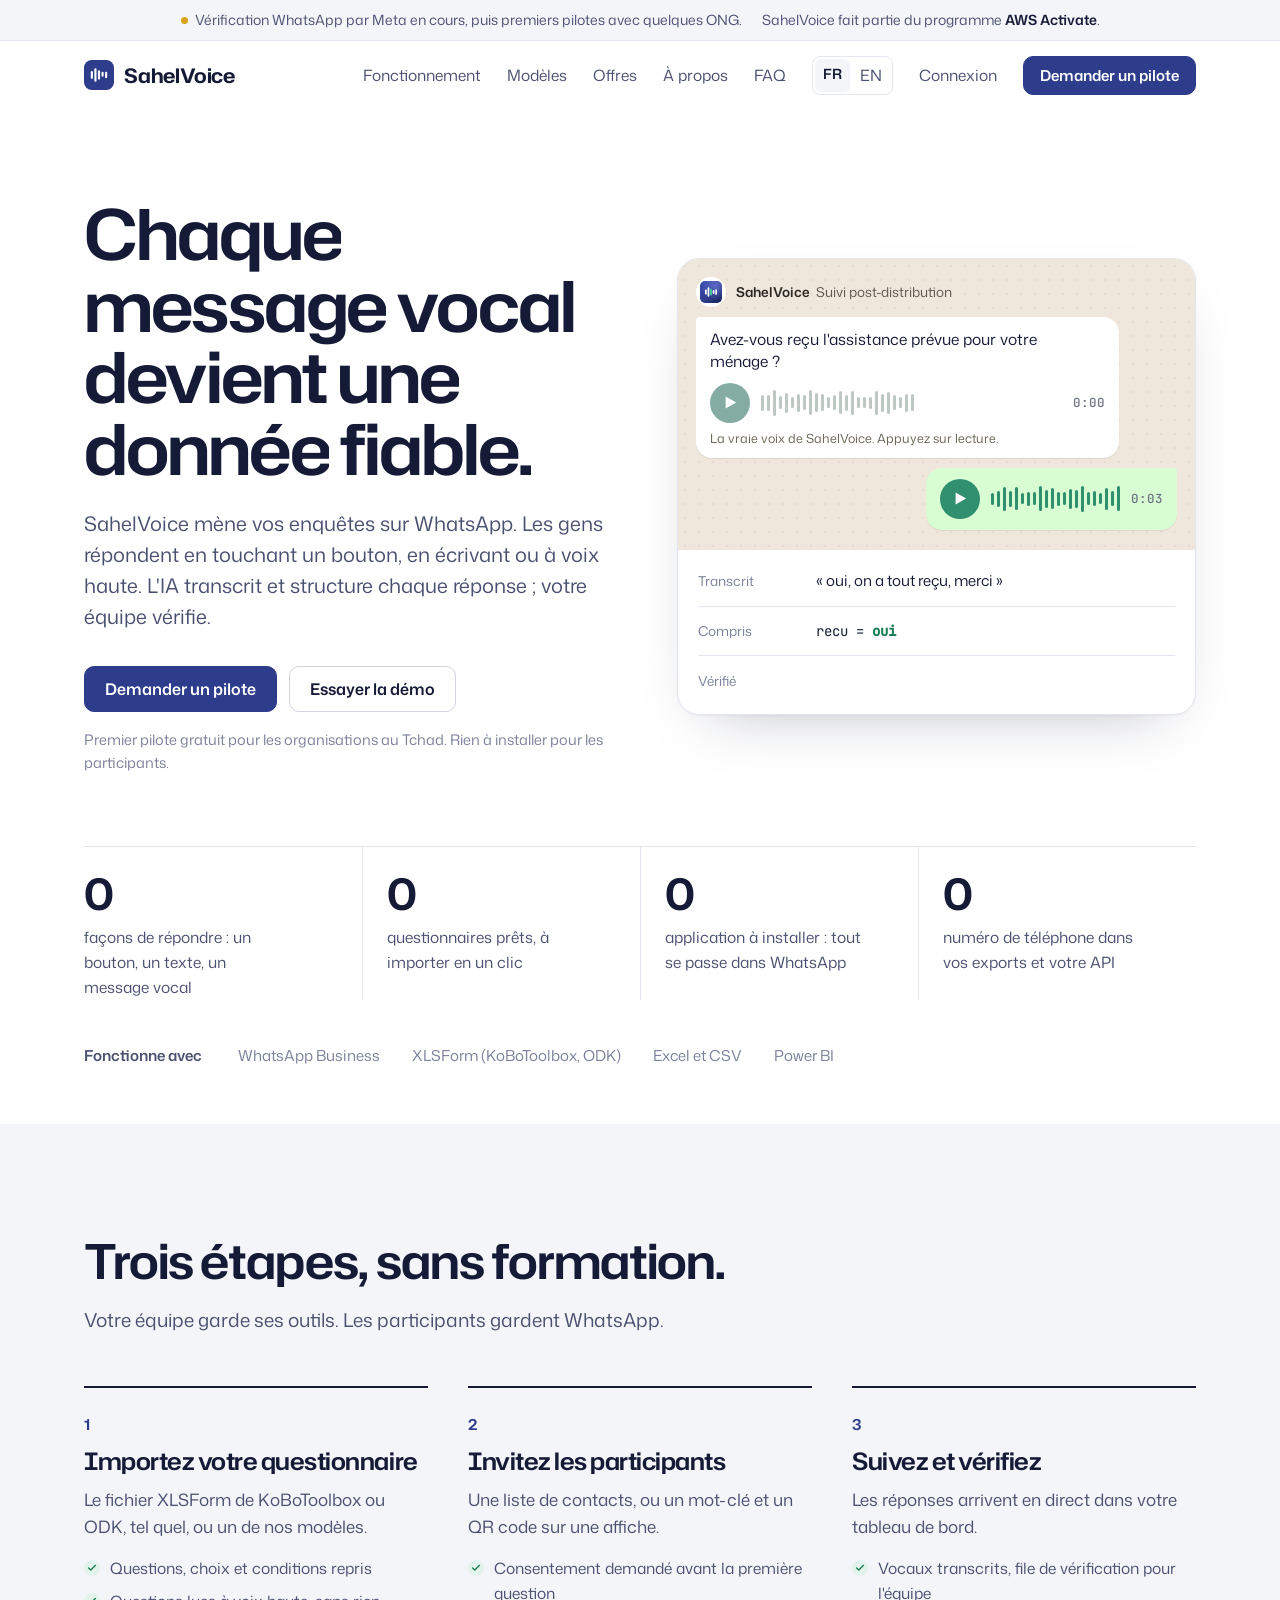
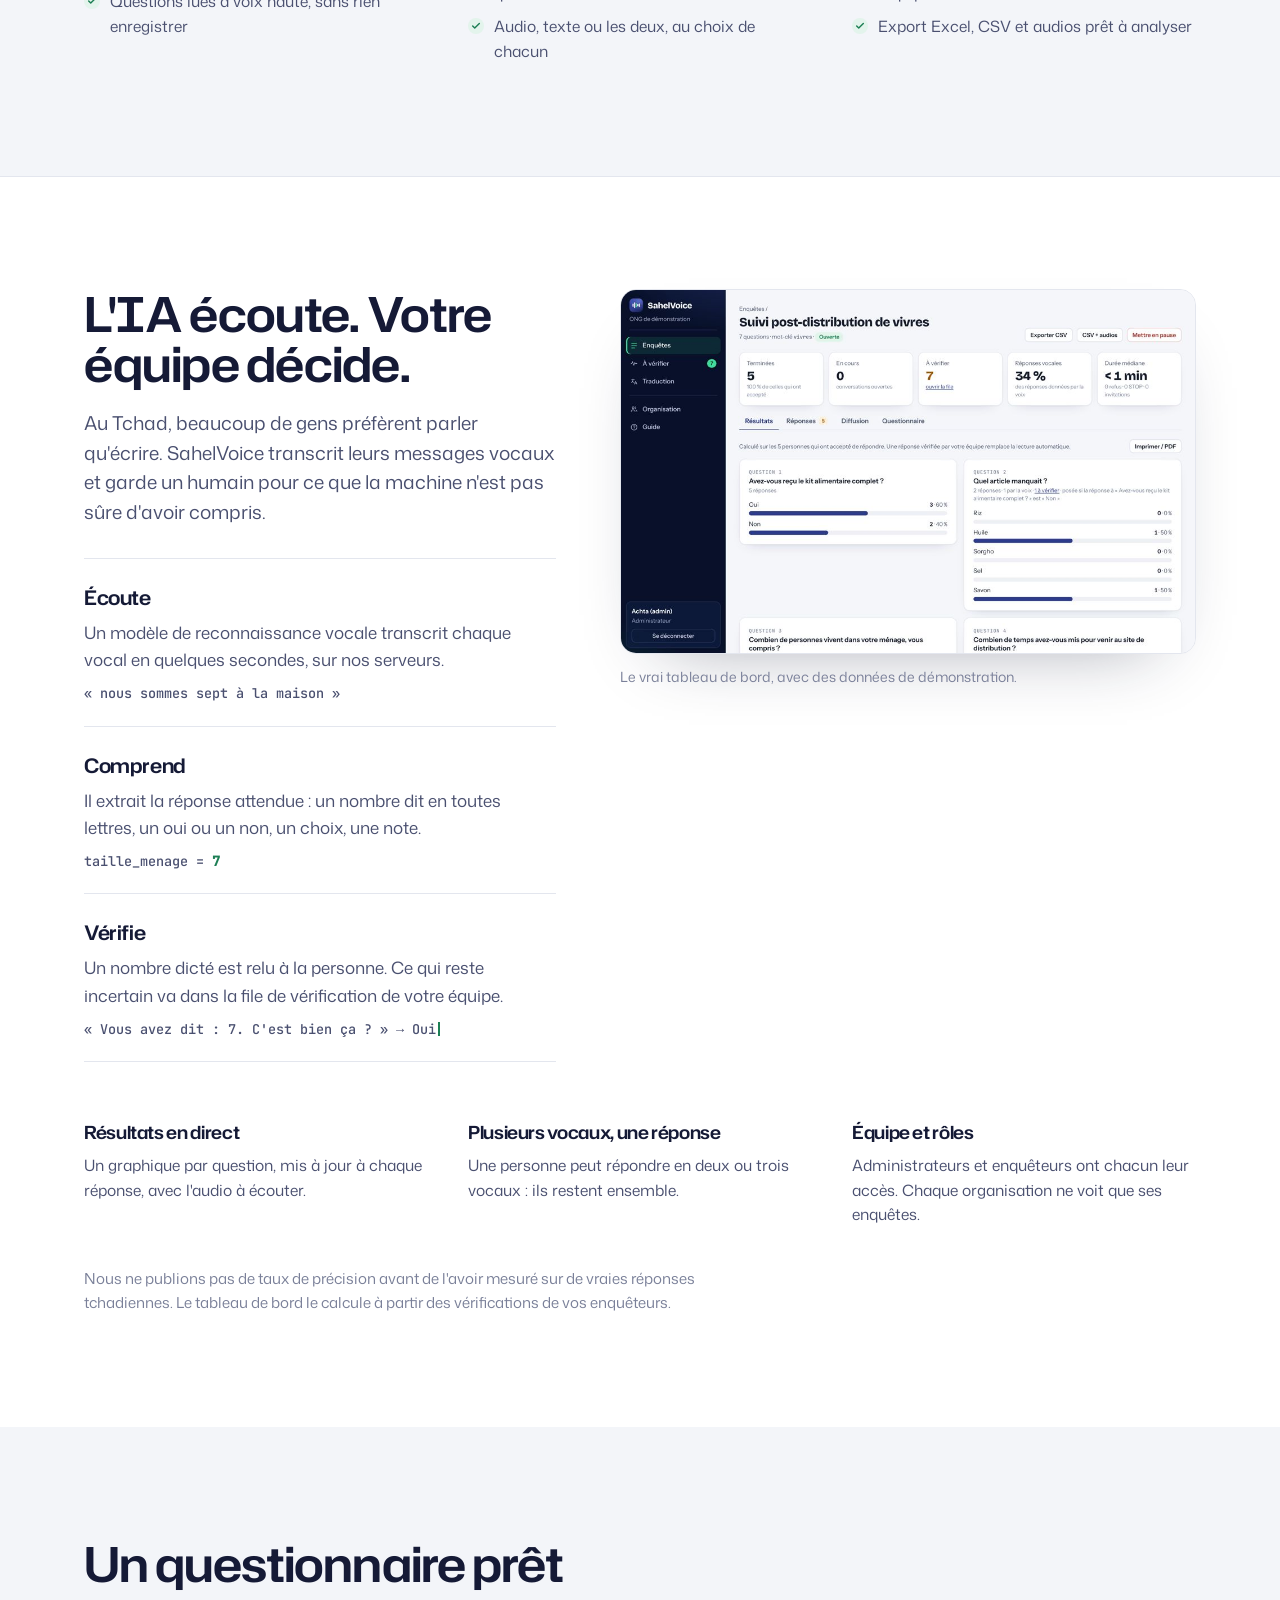
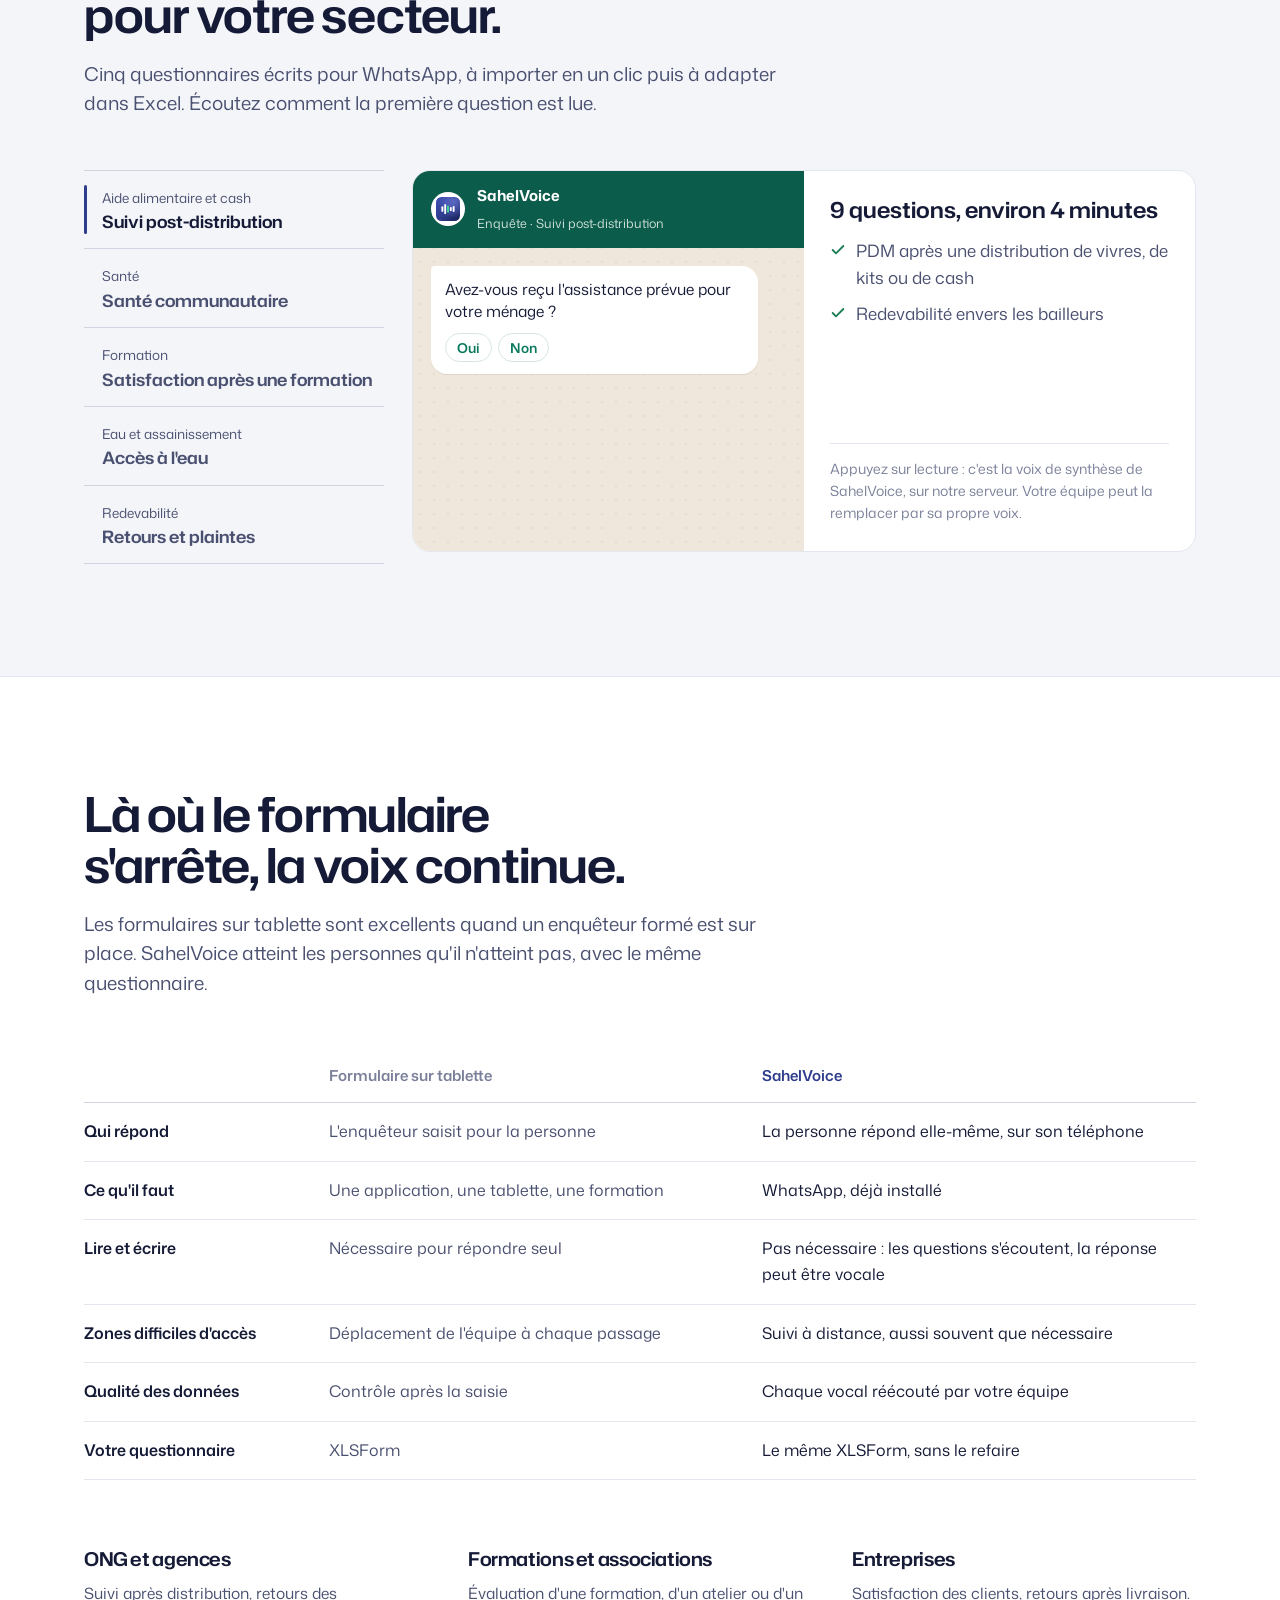
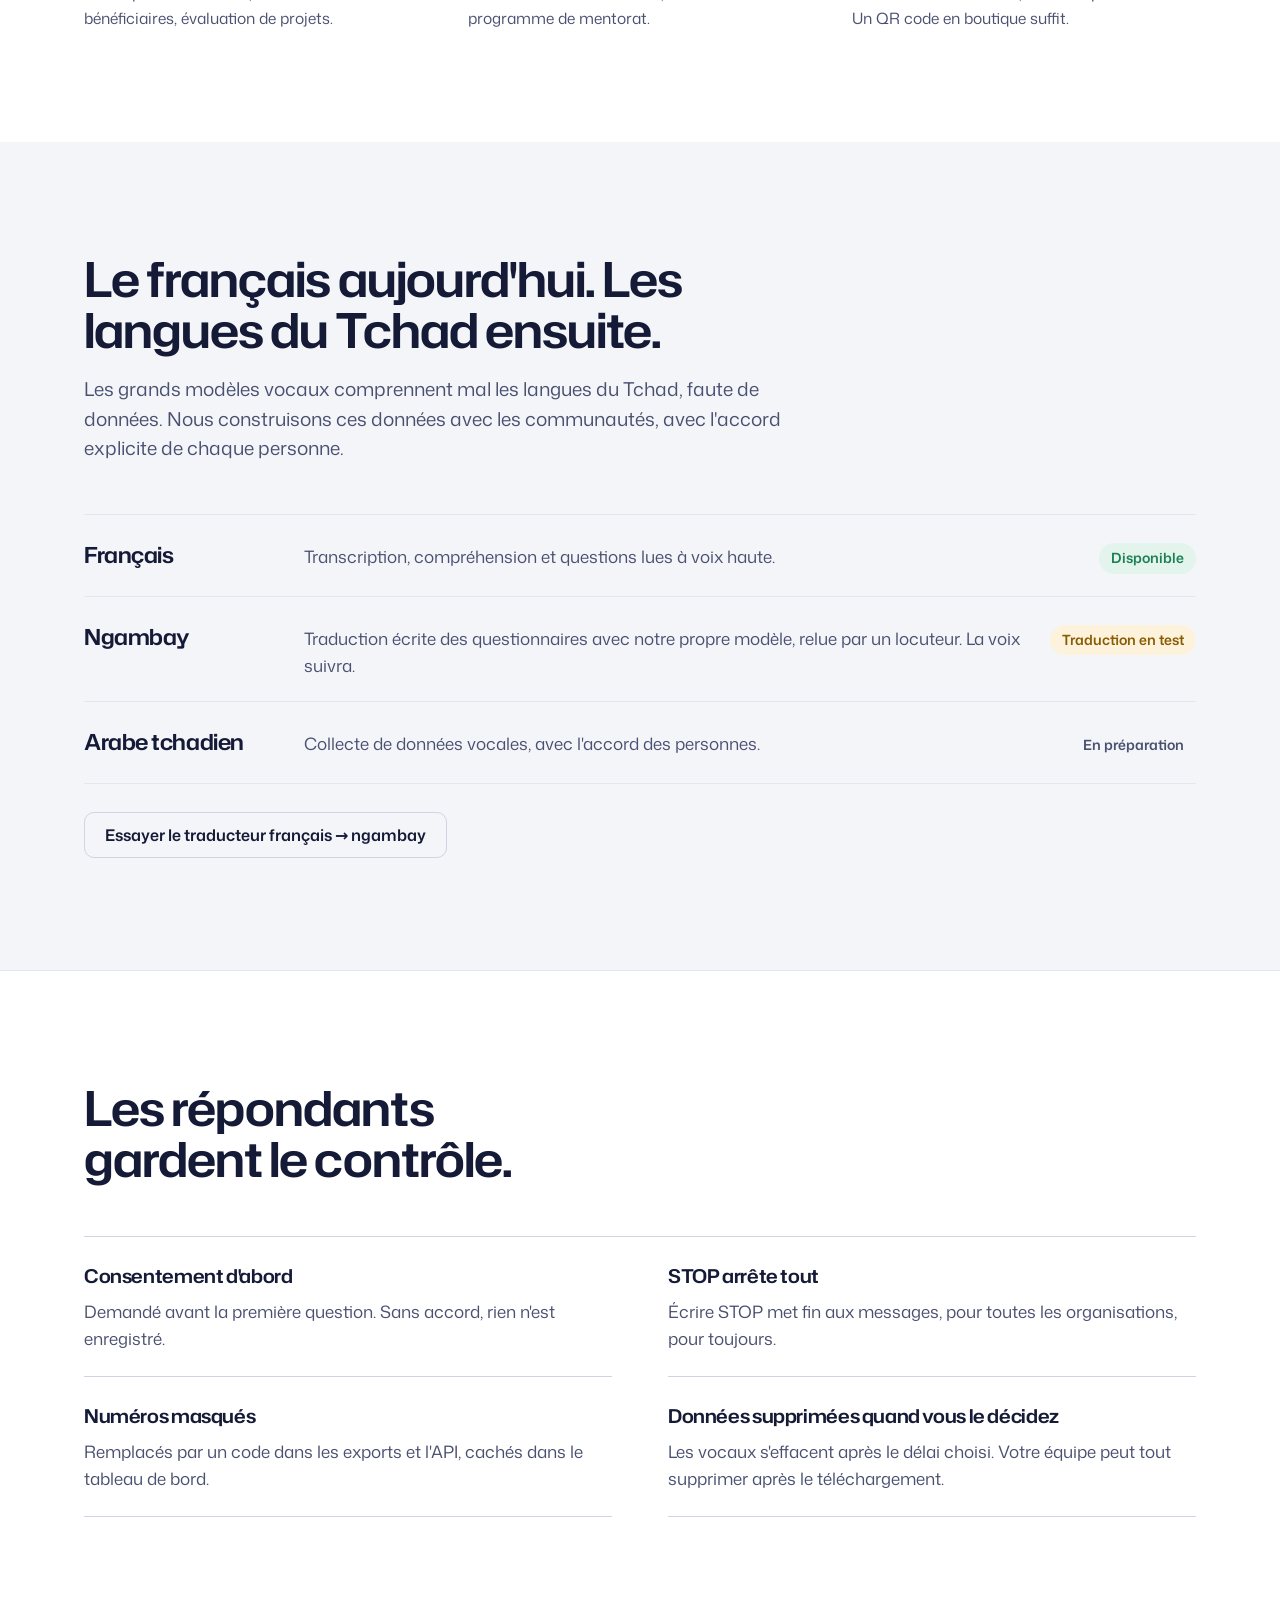
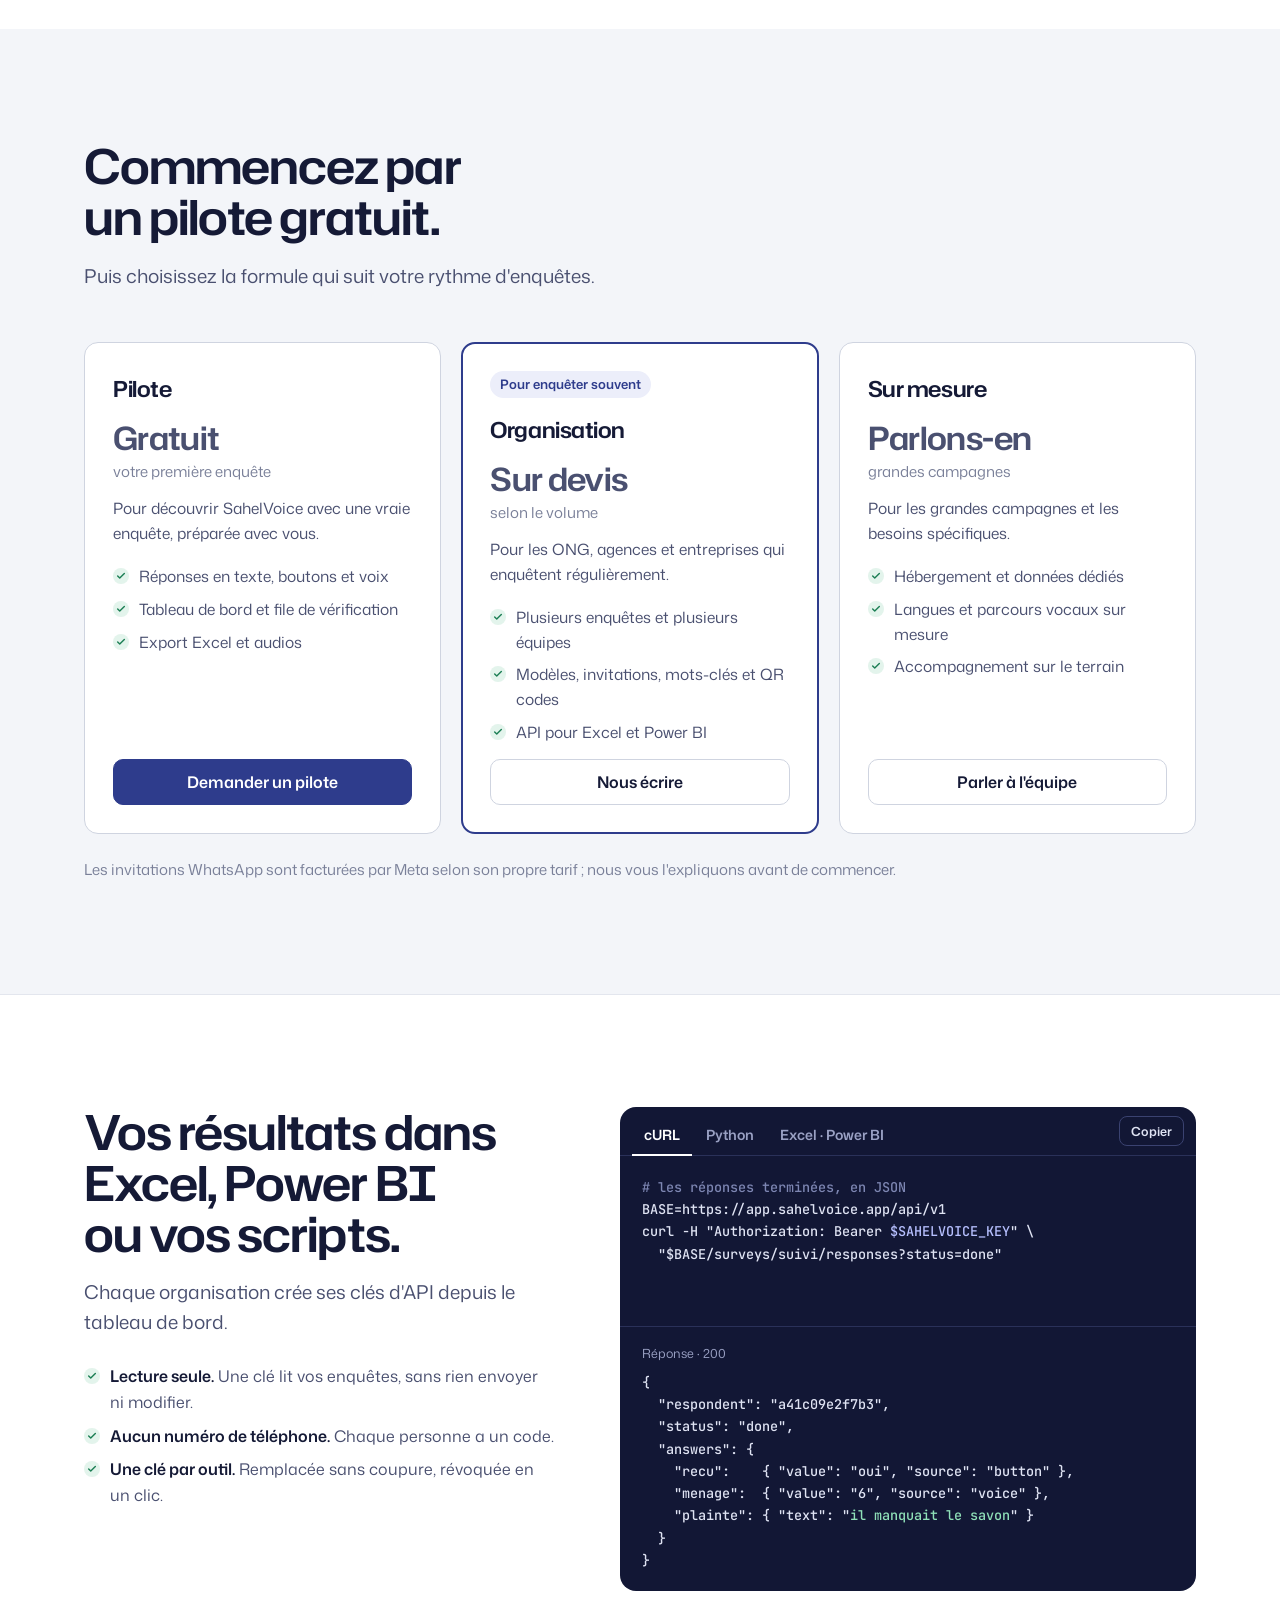
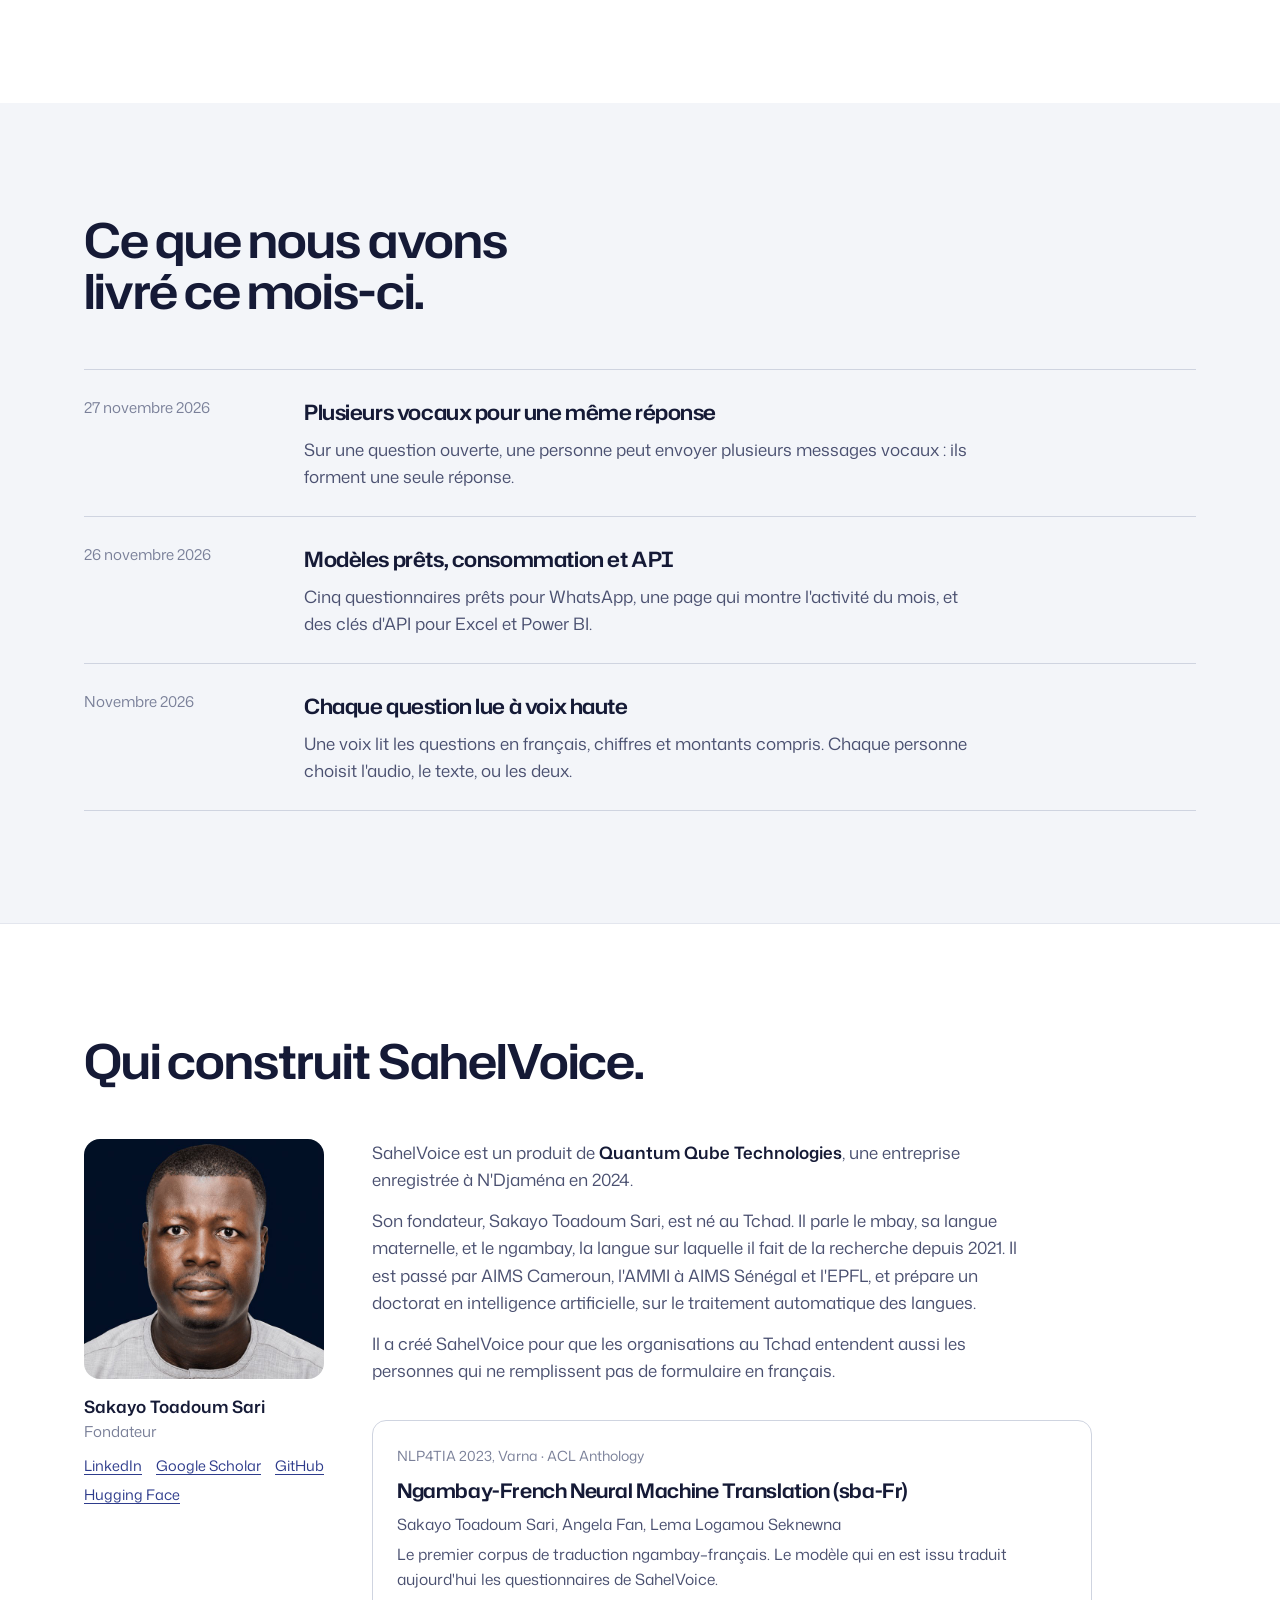
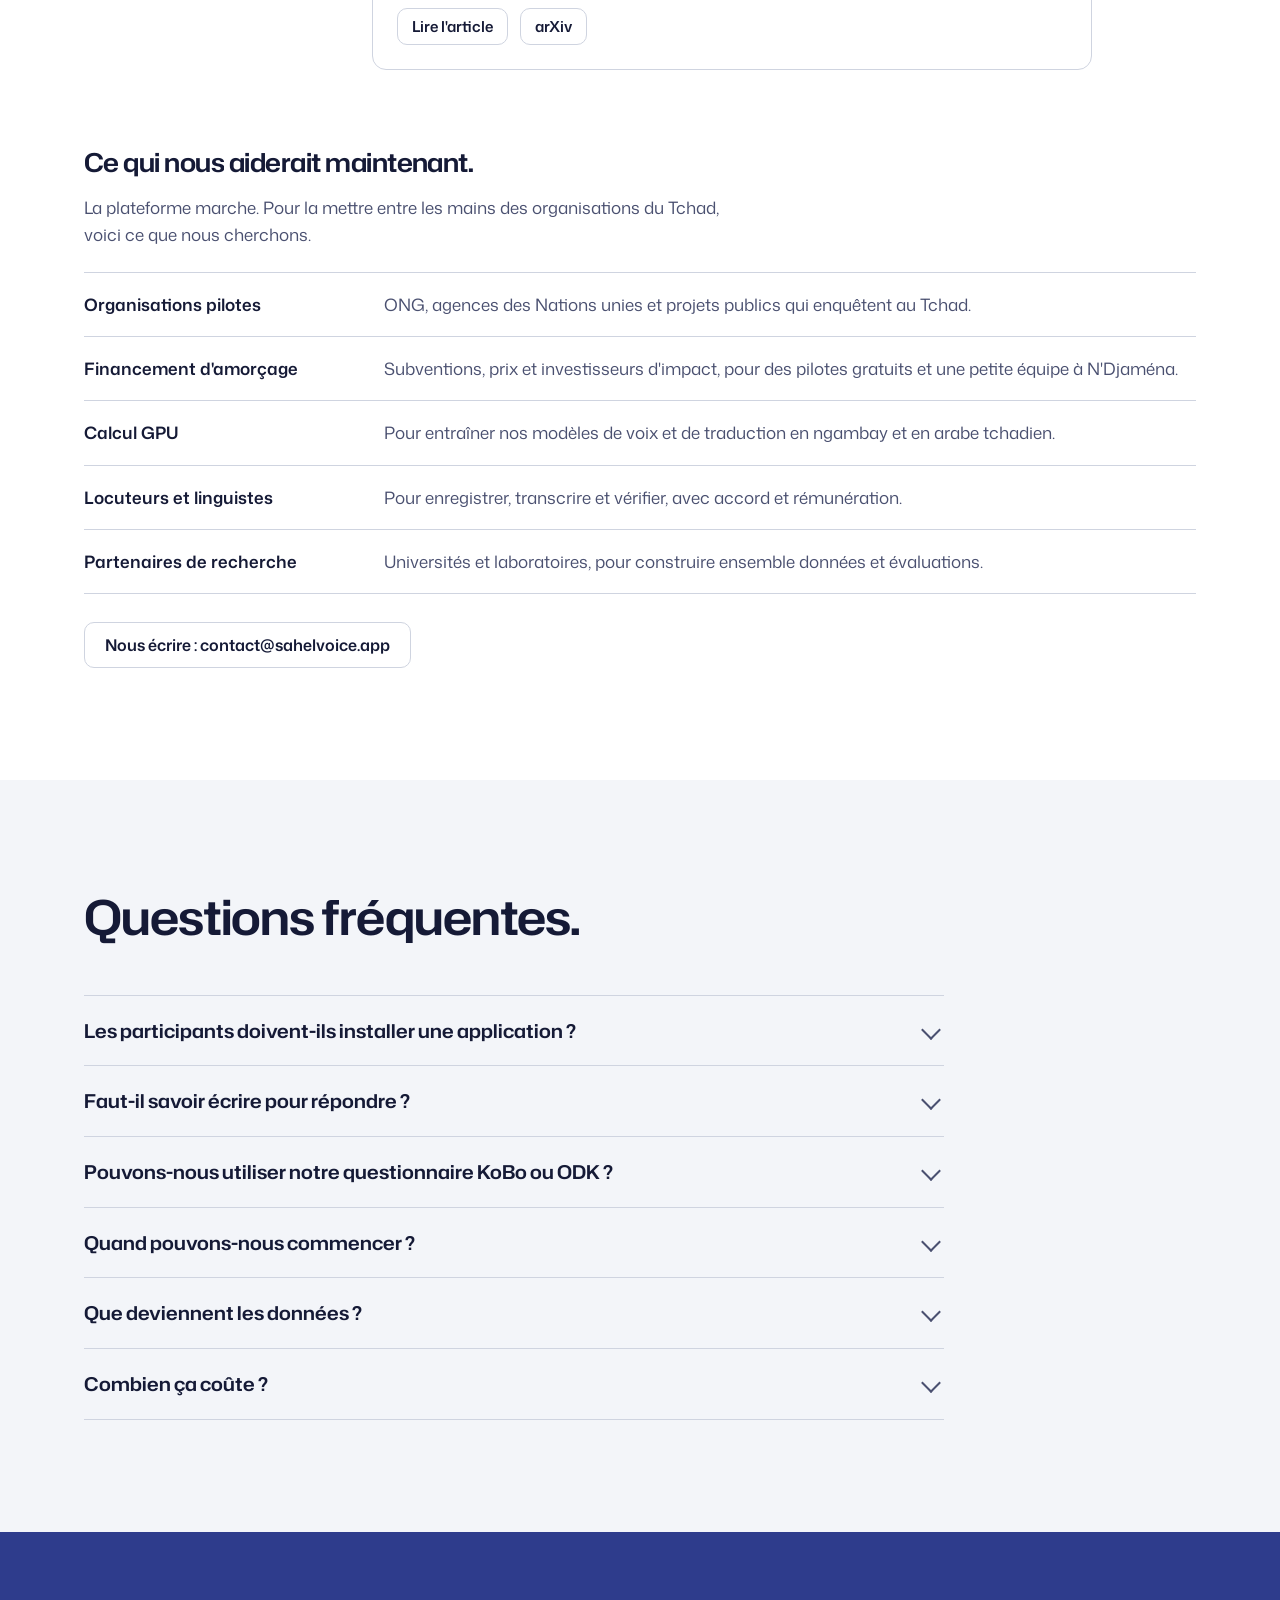
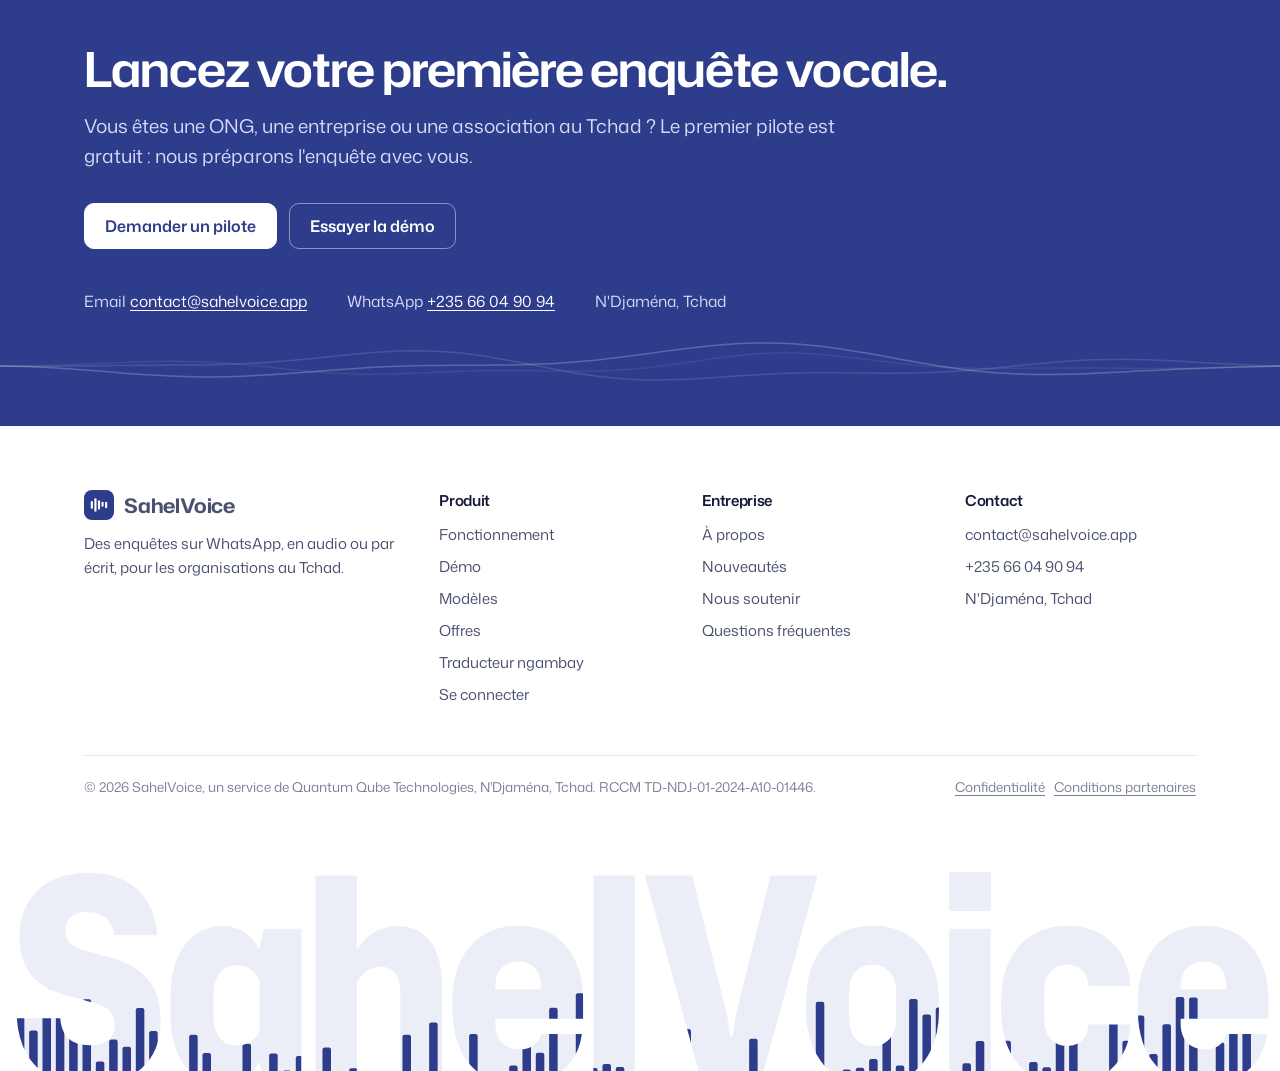
==== commit 3989310c: "Motion: giant equalizer wordmark in the footer, rising titles, drawn steps, typed examples, wave ban" ====
--- a/index.html
+++ b/index.html
@@ -17,7 +17,8 @@
 <link rel="alternate" hreflang="en" href="https://sahelvoice.app/en/">
 <link rel="alternate" hreflang="x-default" href="https://sahelvoice.app/">
 <link rel="stylesheet" href="/assets/fonts.css?v=202611161200">
-<link rel="stylesheet" href="/assets/sv.css?v=202611271000">
+<link rel="stylesheet" href="/assets/sv.css?v=202611271100">
+<script>document.documentElement.classList.add('js')</script>
 </head>
 <body>
 <div class="note-bar"><div class="wrap">
@@ -406,6 +407,7 @@
 </section>
 
 <section class="cta-band">
+  <svg class="cta-wave" viewBox="0 0 1440 160" preserveAspectRatio="none" aria-hidden="true"><path d=""/><path d=""/><path d=""/></svg>
   <div class="wrap">
     <h2>Lancez votre première enquête vocale.</h2>
     <p>Vous êtes une ONG, une entreprise ou une association au Tchad ? Le premier pilote est gratuit : nous préparons l'enquête avec vous.</p>
@@ -446,8 +448,14 @@
       <span><a href="/confidentialite/">Confidentialité</a> &nbsp; <a href="/conditions/">Conditions partenaires</a></span>
     </div>
   </div>
+  <div class="giant" aria-hidden="true">
+    <svg viewBox="0 0 1200 236" preserveAspectRatio="xMidYMin meet">
+      <defs><clipPath id="sv-word"><text x="600" y="214" text-anchor="middle" textLength="1180" lengthAdjust="spacingAndGlyphs">SahelVoice</text></clipPath></defs>
+      <g clip-path="url(#sv-word)"><rect class="giant-bg" width="1200" height="236"/><g class="giant-bars"></g></g>
+    </svg>
+  </div>
 </footer>
-<script src="/assets/sv.js?v=202611271000"></script>
-<script src="/assets/menu.js?v=202611271000"></script>
+<script src="/assets/sv.js?v=202611271100"></script>
+<script src="/assets/menu.js?v=202611271100"></script>
 </body>
 </html>
--- a/assets/sv.css
+++ b/assets/sv.css
@@ -42,14 +42,14 @@
 .brand{display:flex;align-items:center;gap:10px;font:650 20px/1 var(--display);color:var(--ink);text-decoration:none;letter-spacing:-.01em;margin-right:auto}
 .brand:hover{text-decoration:none}
 .links{display:flex;align-items:center;gap:26px}
-.links a{color:var(--ink-2);text-decoration:none;font-size:15.5px}
+.links a{color:var(--ink-2);text-decoration:none;font-size:15.5px;white-space:nowrap}
 .links a:hover{color:var(--ink)}
 .links .btn{color:#fff;padding:11px 16px;font-size:15px}
 .lsw{display:flex;gap:2px;font-size:14px;border:1px solid var(--line);border-radius:8px;padding:2px}
 .lsw > *{padding:4px 8px;border-radius:6px}
 .lsw [aria-current]{background:var(--mist);color:var(--ink);font-weight:600}
 .menubtn{display:none;appearance:none;border:1px solid var(--line-2);background:#fff;border-radius:10px;width:44px;height:44px;place-items:center;color:var(--ink);cursor:pointer}
-@media (max-width:960px){
+@media (max-width:1100px){
   .menubtn{display:grid}
   .links{display:none;position:absolute;left:0;right:0;top:68px;background:#fff;border-bottom:1px solid var(--line);flex-direction:column;align-items:stretch;gap:0;padding:8px 24px 20px}
   .links a{padding:13px 0;border-bottom:1px solid var(--line);font-size:17px}
@@ -474,3 +474,49 @@
 .legal-doc th,.legal-doc td{text-align:left;padding:10px 12px 10px 0;border-bottom:1px solid var(--line);vertical-align:top}
 section.doc{border-top:0!important}
 .trx-lbl{font:600 14px var(--body)!important;letter-spacing:0!important;text-transform:none!important;color:var(--ink-2)!important}
+
+/* ---------- motion (2026-11-27) ---------- */
+/* footer: the giant word, filled with an equalizer */
+footer{padding-bottom:0;overflow:hidden}
+.giant{margin-top:56px;width:100%;height:clamp(64px,17vw,250px);overflow:hidden;pointer-events:auto}
+.giant svg{width:100%;height:auto;display:block}
+.giant text{font-family:var(--display);font-weight:800;font-stretch:105%;font-size:266px;letter-spacing:-.02em}
+.giant-bg{fill:#eceef7}
+.giant-bars rect{fill:var(--indigo)}
+.giant-bars rect.hot{fill:#3d4cb0}
+
+/* titles rise out of a hidden line, word by word */
+.rise .wd{display:inline-block;overflow:hidden;vertical-align:bottom;padding-bottom:.08em;margin-bottom:-.08em}
+.rise .wd > span{display:inline-block;transform:translateY(105%);transition:transform .8s cubic-bezier(.2,.75,.15,1)}
+.rise.in .wd > span{transform:none}
+
+/* the three steps: the rule above each one draws itself */
+.js .step{border-top-color:transparent;position:relative}
+.js .step::before{content:"";position:absolute;left:0;right:0;top:-2px;height:2px;background:var(--ink);transform:scaleX(0);transform-origin:left;transition:transform .9s cubic-bezier(.3,.7,.2,1)}
+.js .steps.in .step::before{transform:scaleX(1)}
+.js .steps.in .step:nth-child(2)::before{transition-delay:.35s}
+.js .steps.in .step:nth-child(3)::before{transition-delay:.7s}
+.js .step .n{opacity:0;transition:opacity .4s}
+.js .steps.in .step .n{opacity:1}
+.js .steps.in .step:nth-child(2) .n{transition-delay:.35s}
+.js .steps.in .step:nth-child(3) .n{transition-delay:.7s}
+
+/* AI examples type themselves */
+.rows .ex .caret{display:inline-block;width:2px;height:1.05em;background:var(--leaf);vertical-align:-2px;margin-left:2px;animation:blink .9s steps(1) infinite}
+@keyframes blink{50%{opacity:0}}
+
+/* note bar: the "in progress" dot breathes */
+.note-bar .dot{animation:breathe 2.4s ease-in-out infinite}
+@keyframes breathe{0%,100%{box-shadow:0 0 0 0 rgba(216,162,27,.45)}50%{box-shadow:0 0 0 5px rgba(216,162,27,0)}}
+
+/* closing band: a slow sound wave */
+.cta-band{position:relative;overflow:hidden;isolation:isolate}
+.cta-wave{position:absolute;left:0;right:0;bottom:0;width:100%;height:160px;z-index:-1}
+.cta-wave path{fill:none;stroke:#fff;stroke-width:1.5}
+.cta-wave path:nth-child(1){opacity:.22}.cta-wave path:nth-child(2){opacity:.12}.cta-wave path:nth-child(3){opacity:.07}
+
+@media (prefers-reduced-motion:reduce){
+  .rise .wd > span{transform:none!important;transition:none}
+  .js .step::before{transform:scaleX(1);transition:none}.js .step .n{opacity:1}
+  .note-bar .dot{animation:none}.rows .ex .caret{display:none}
+}
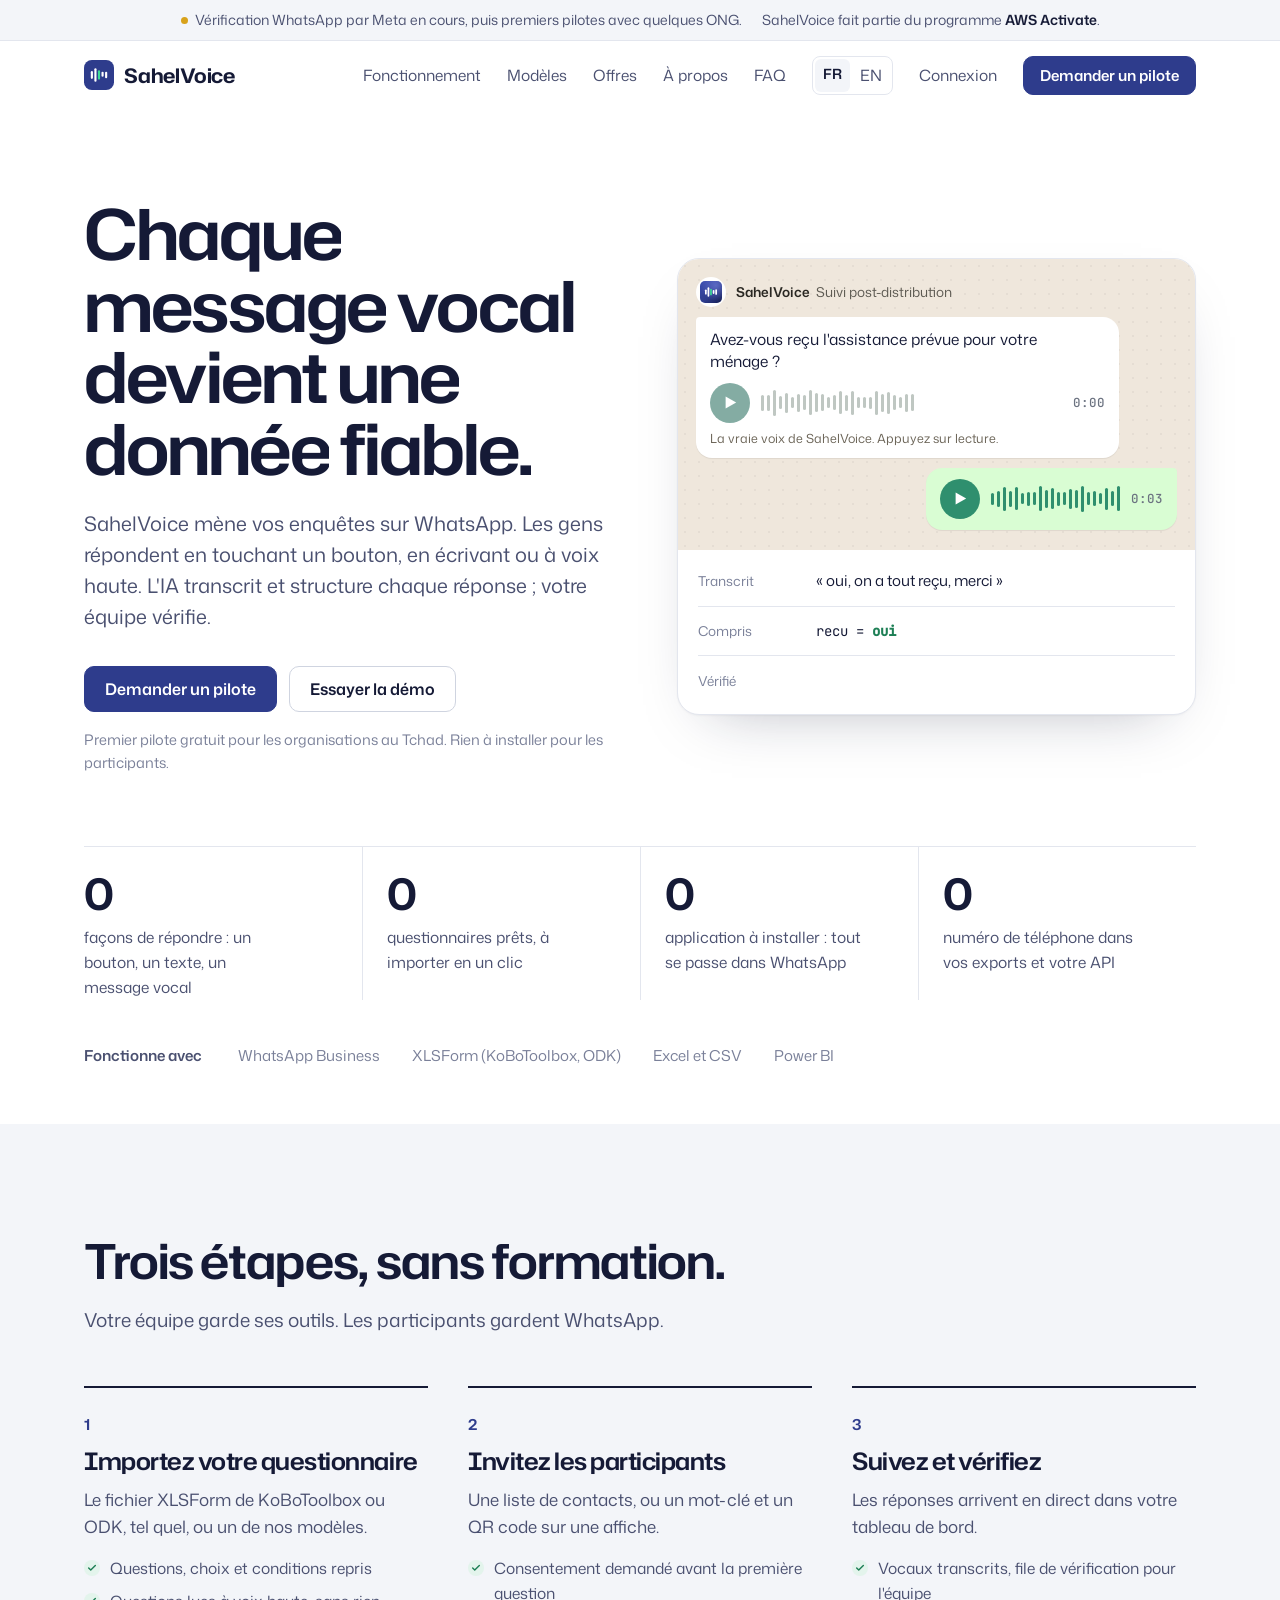
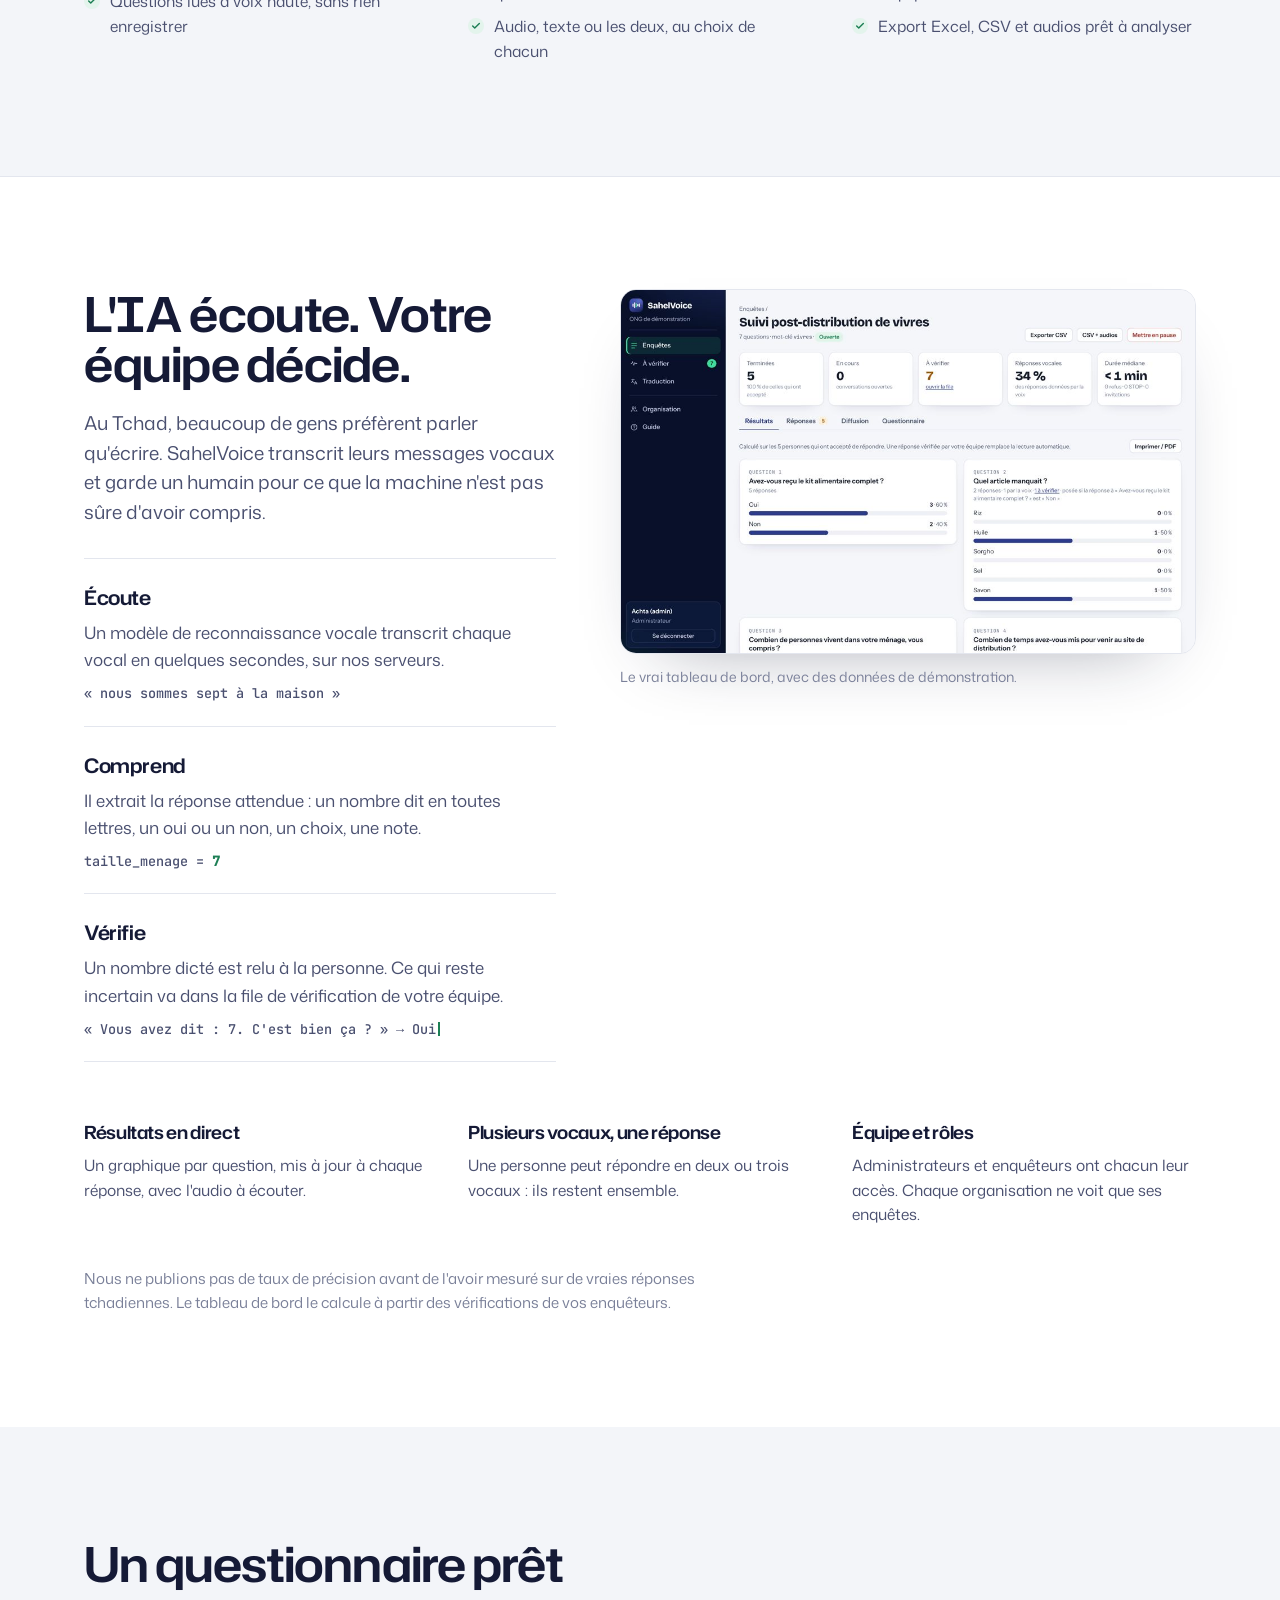
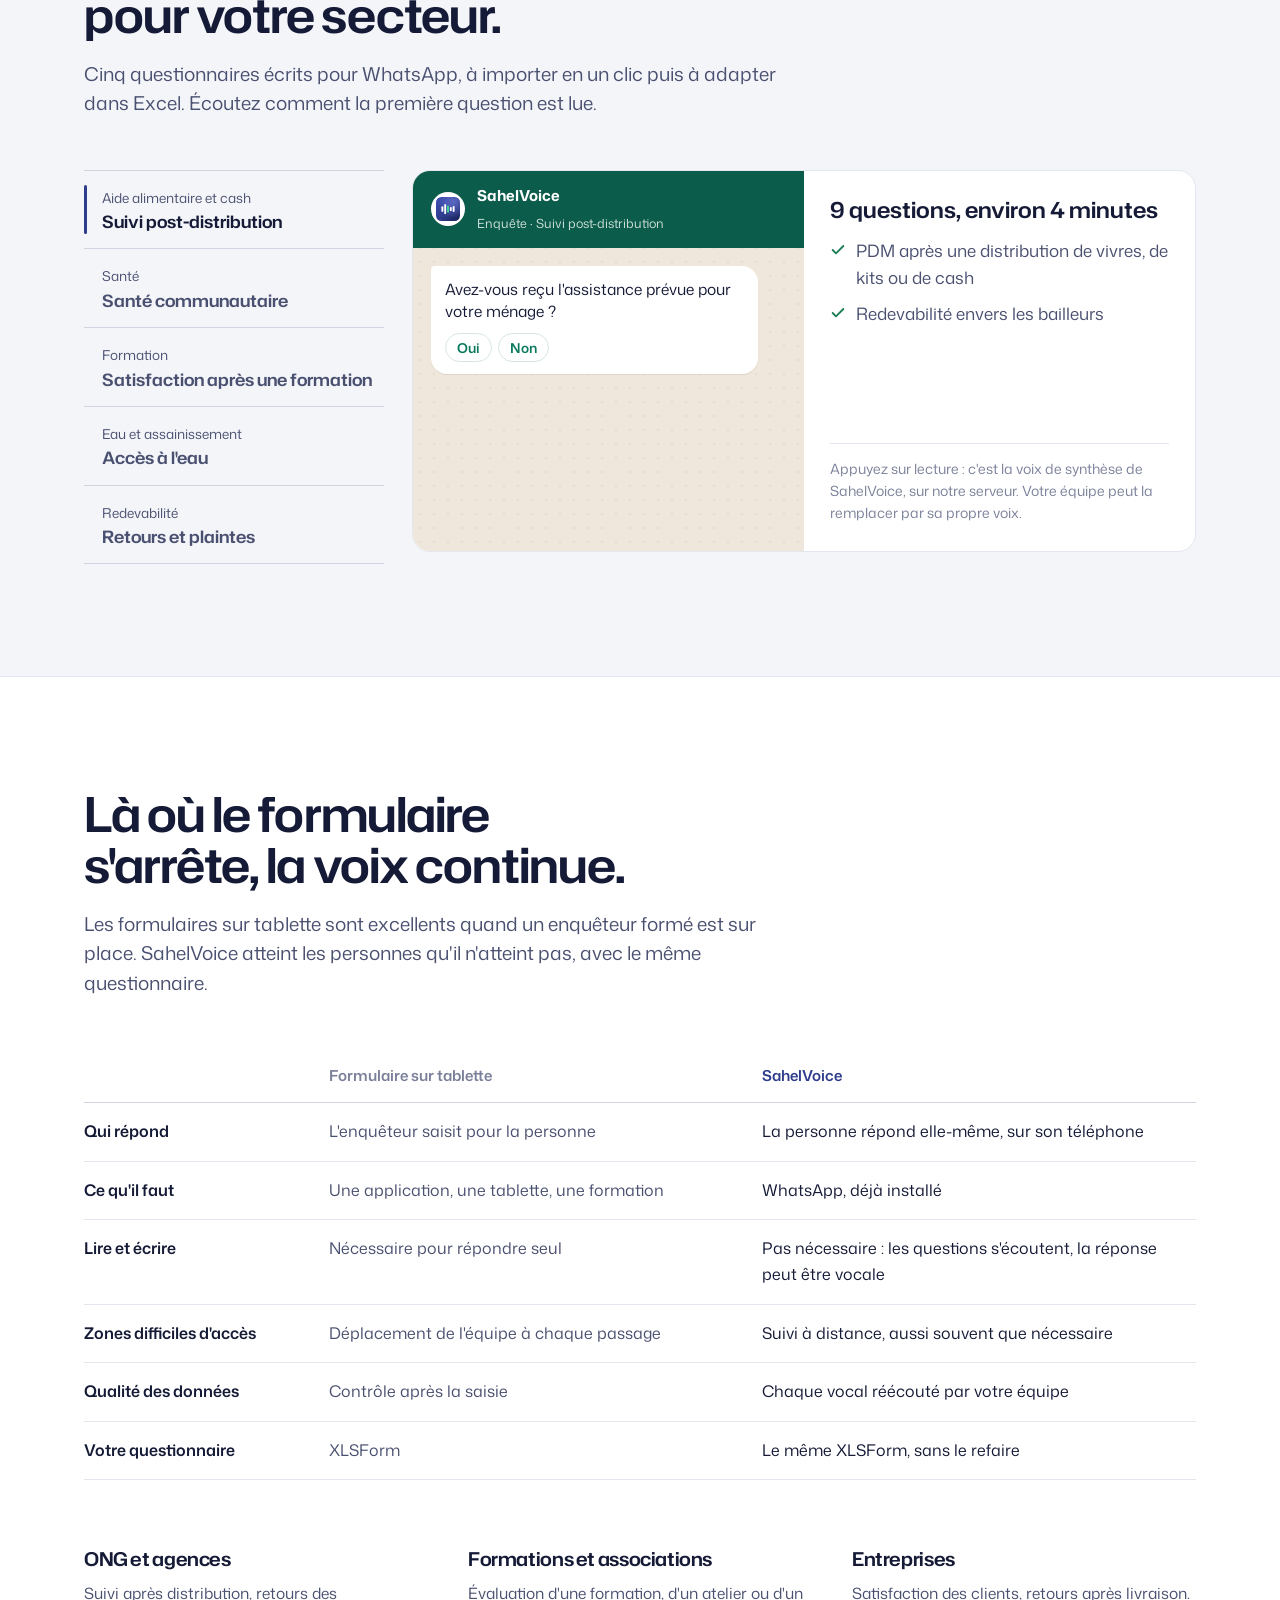
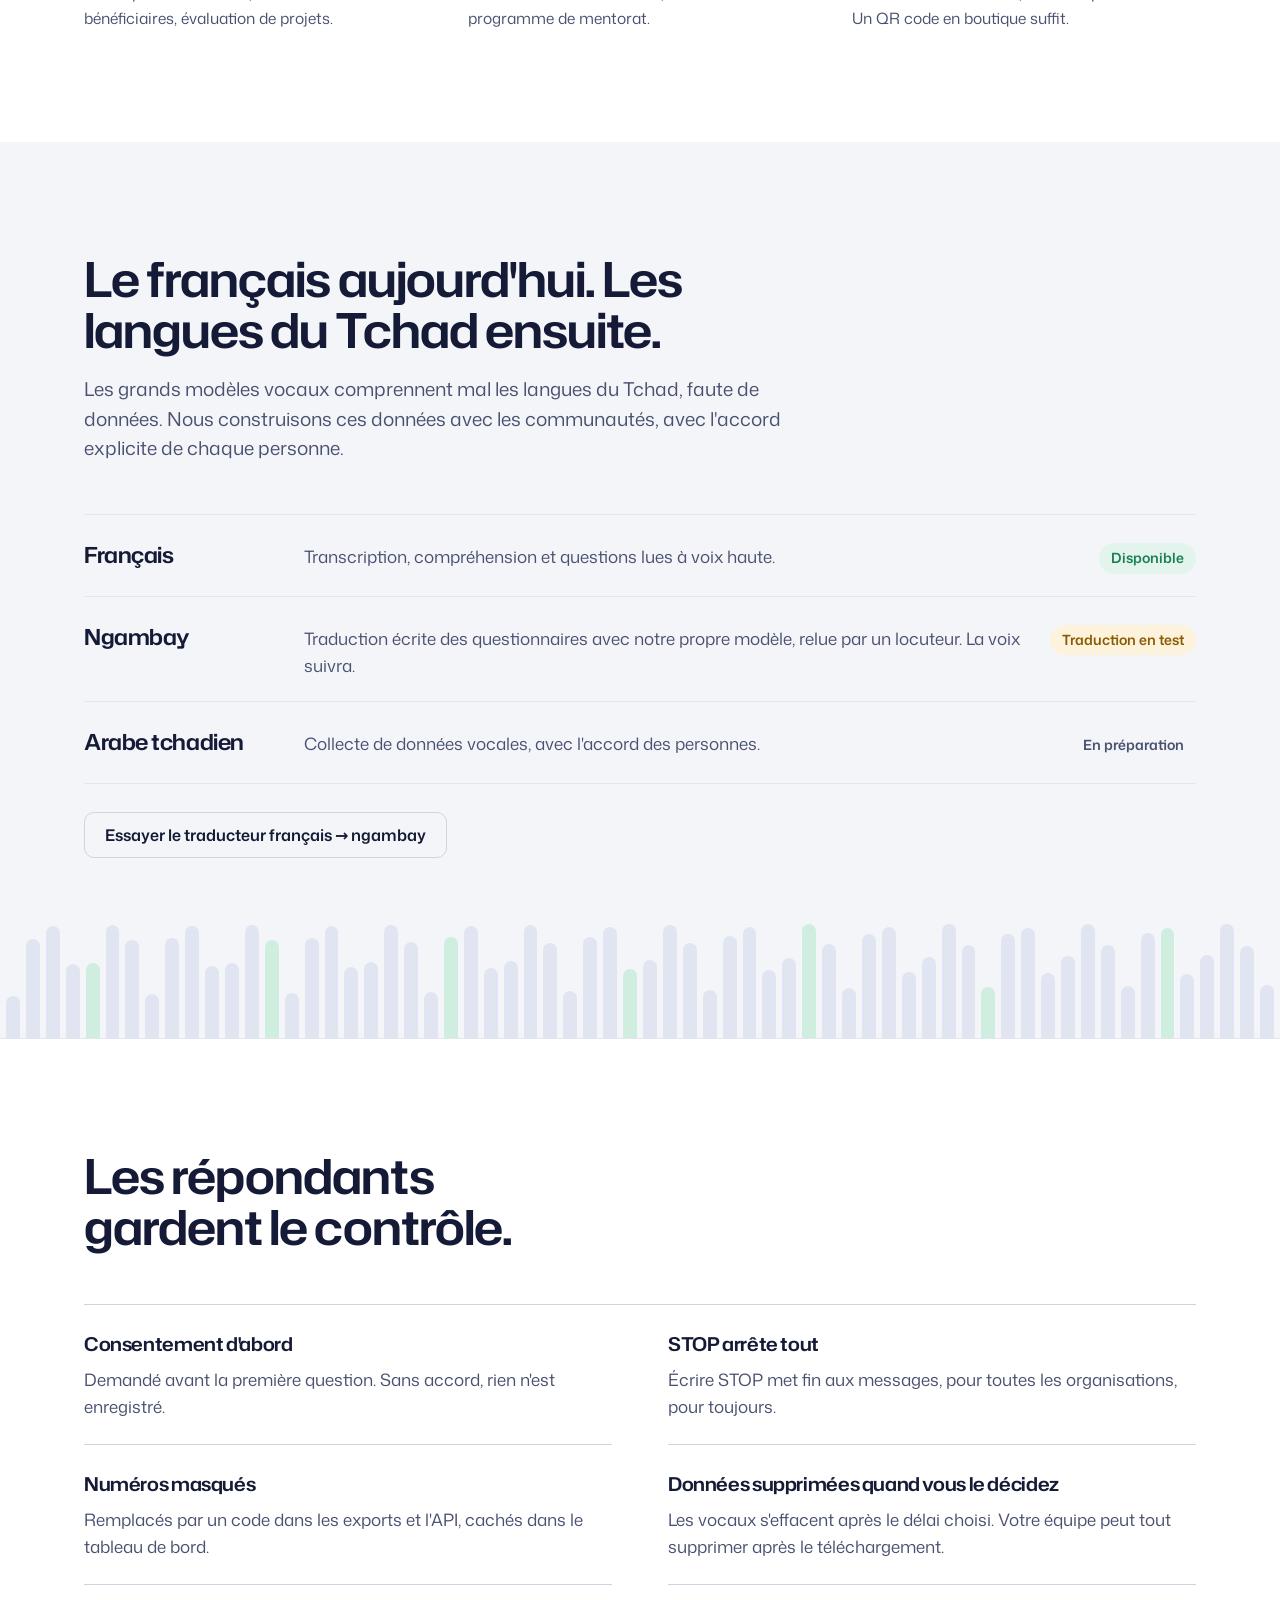
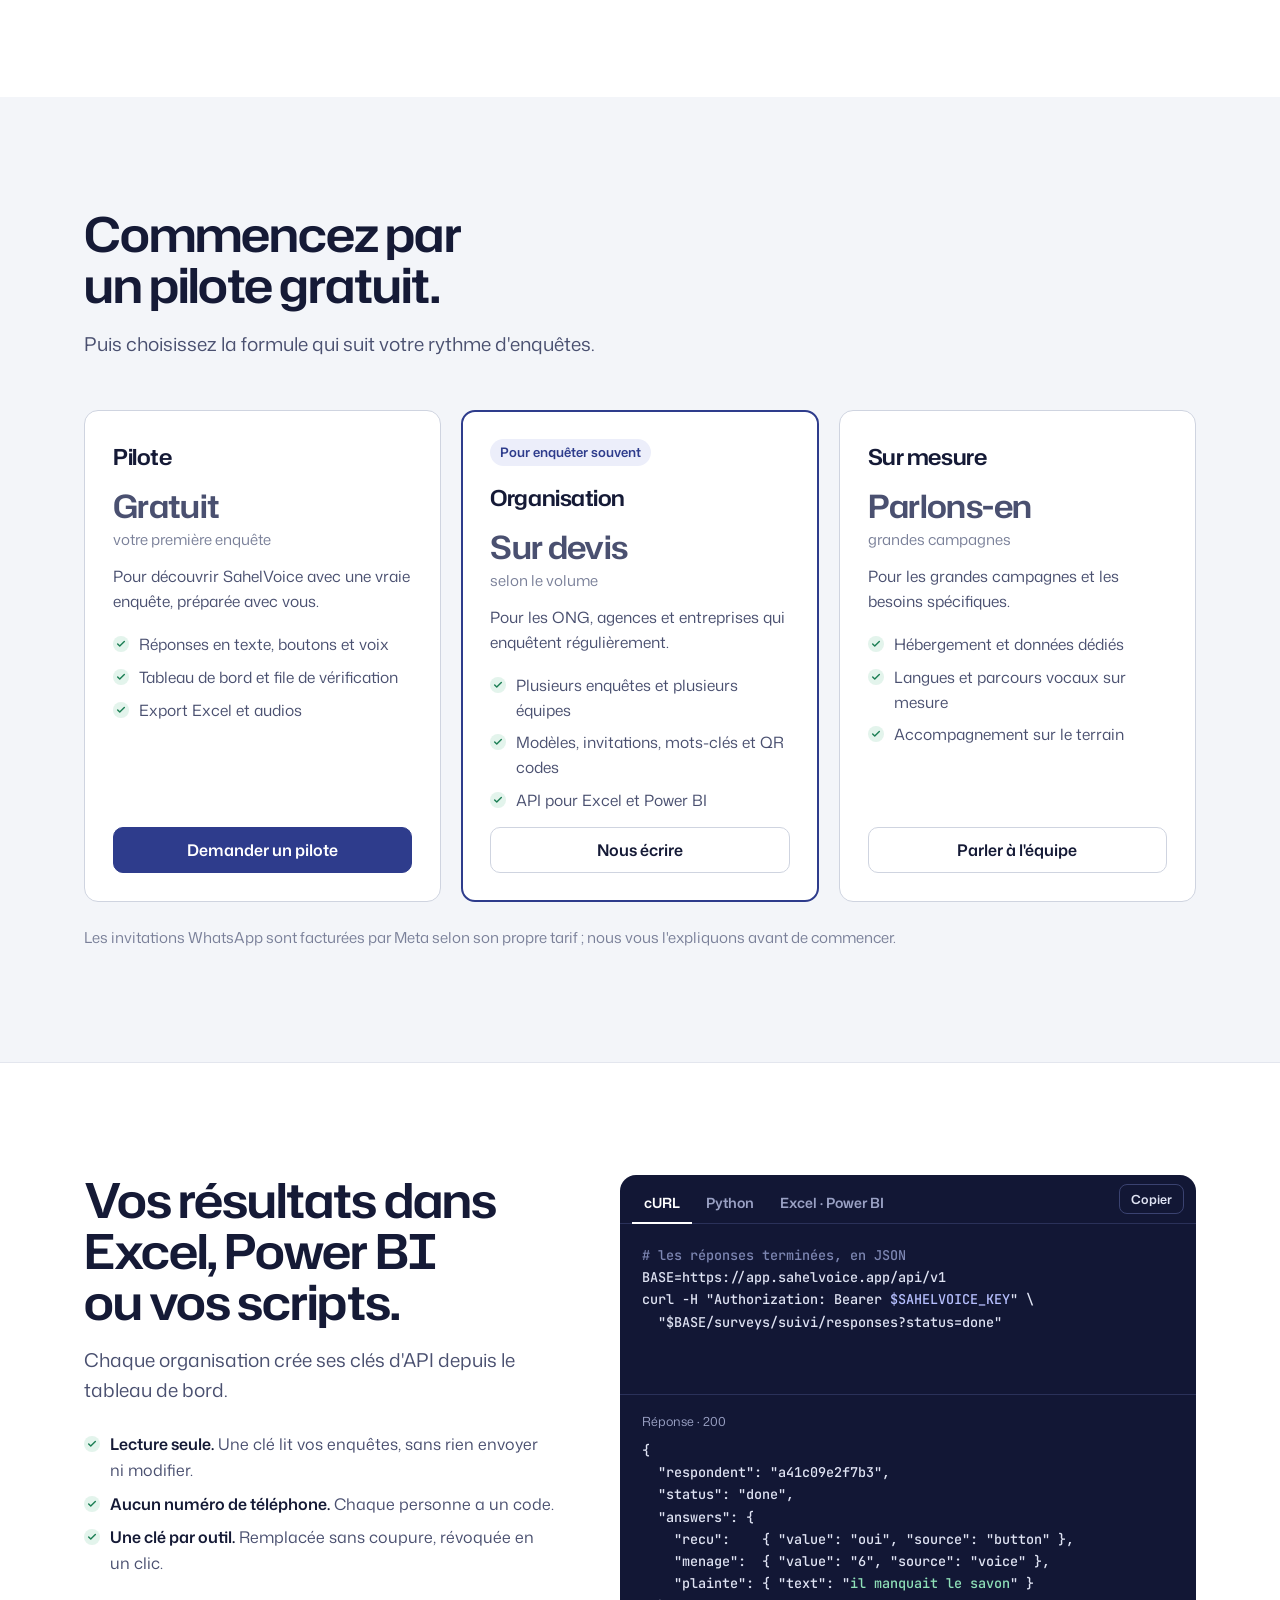
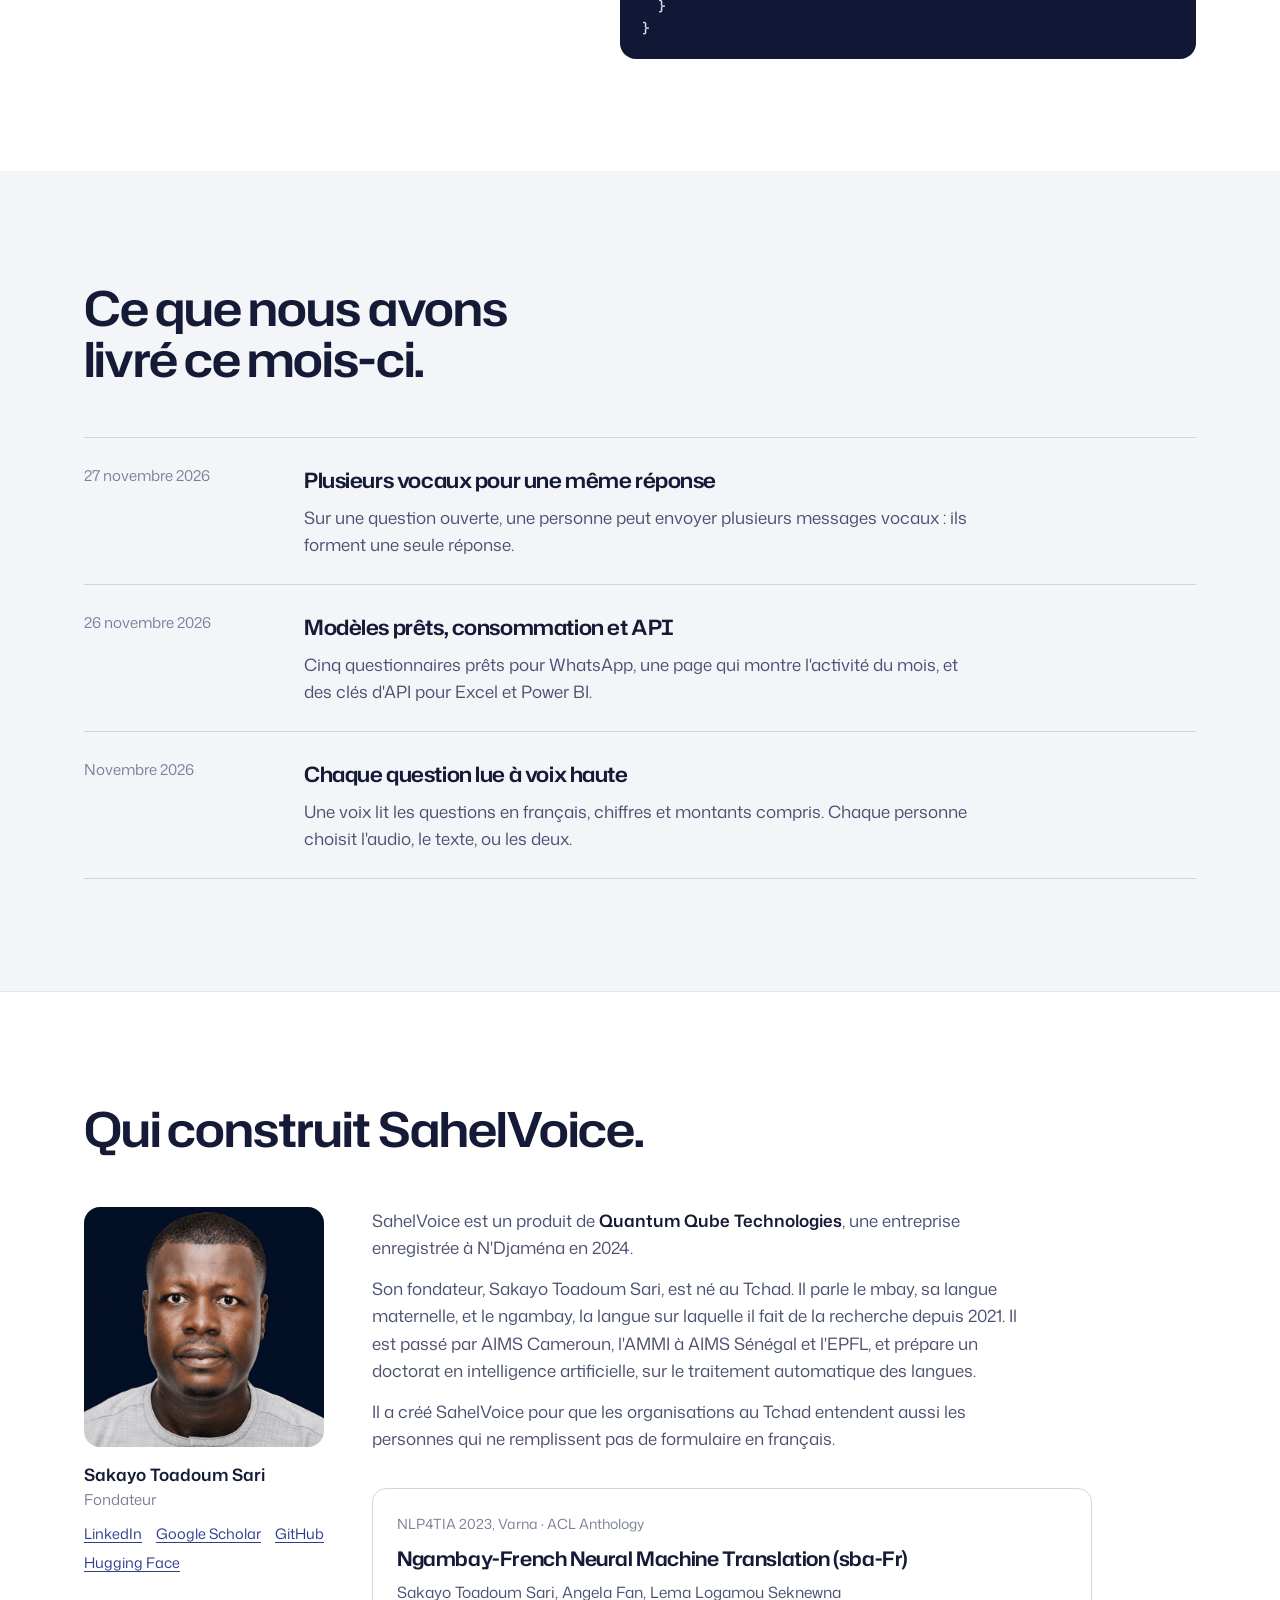
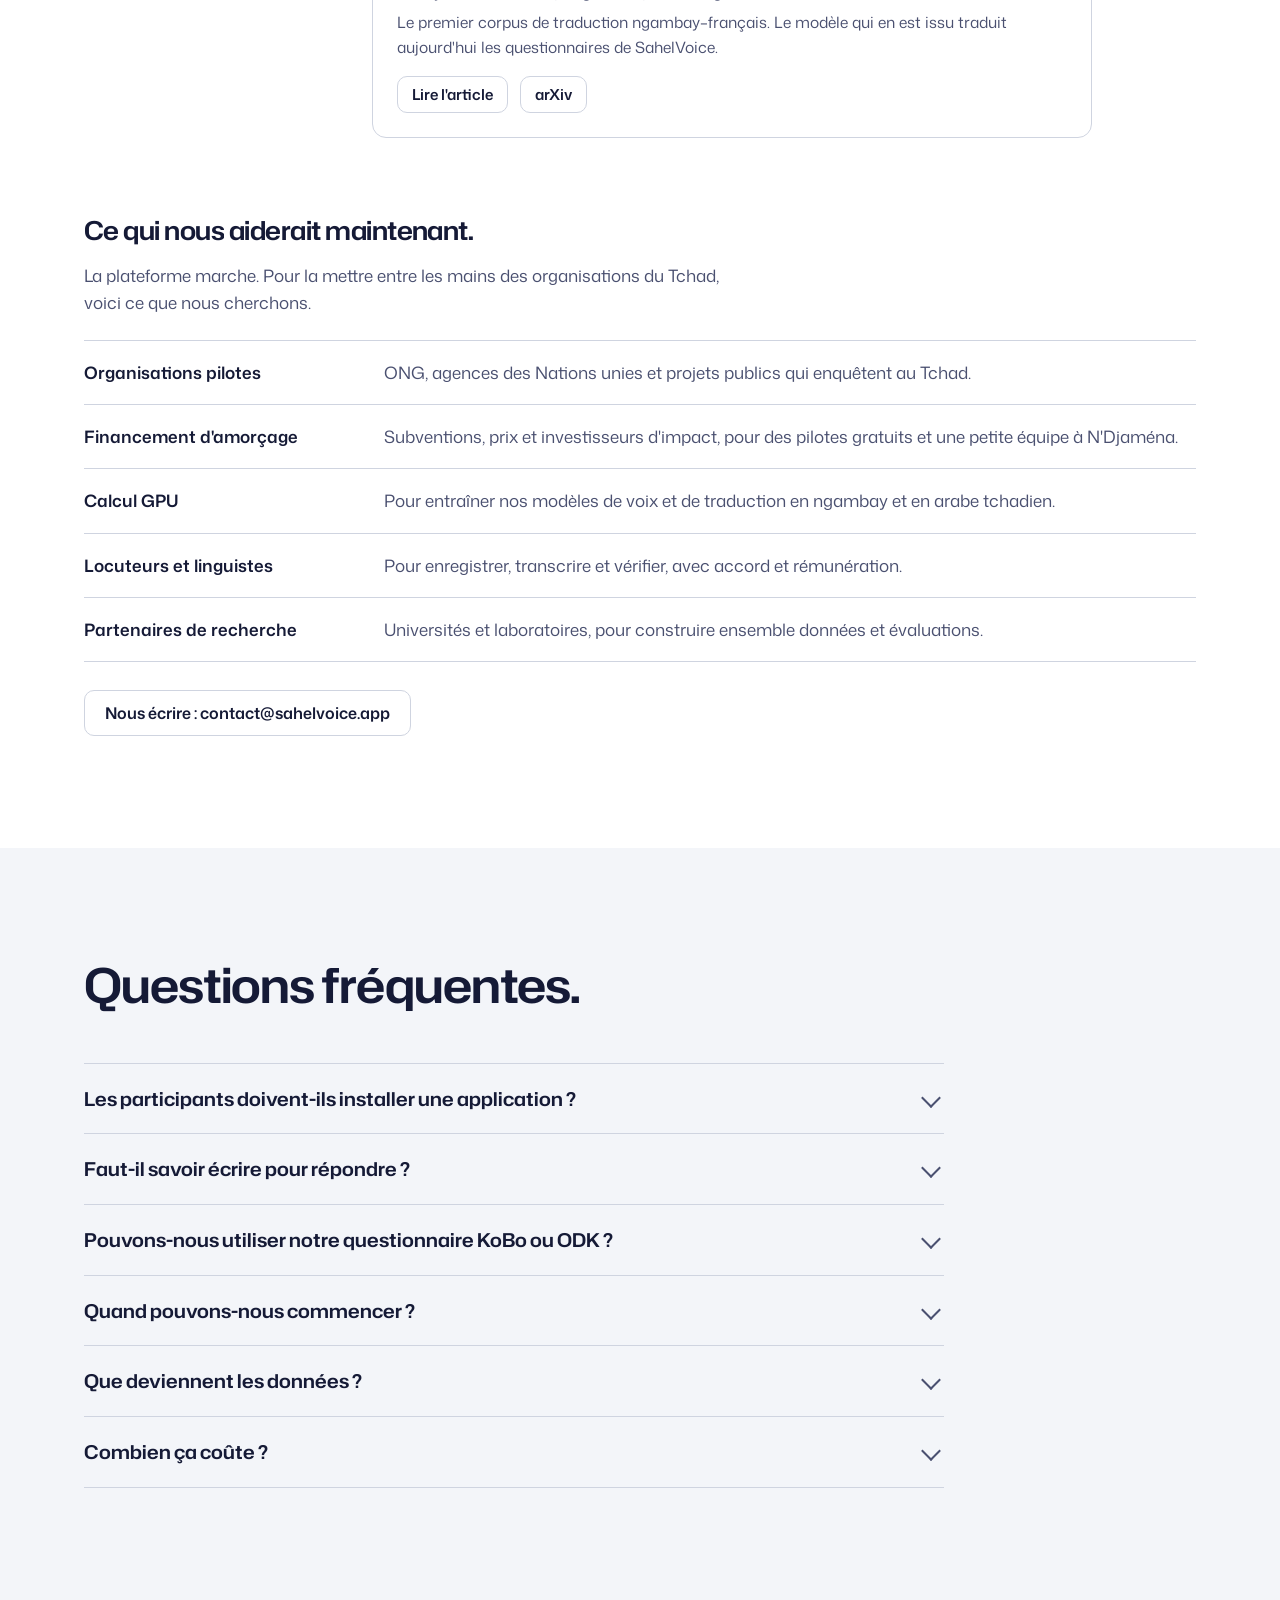
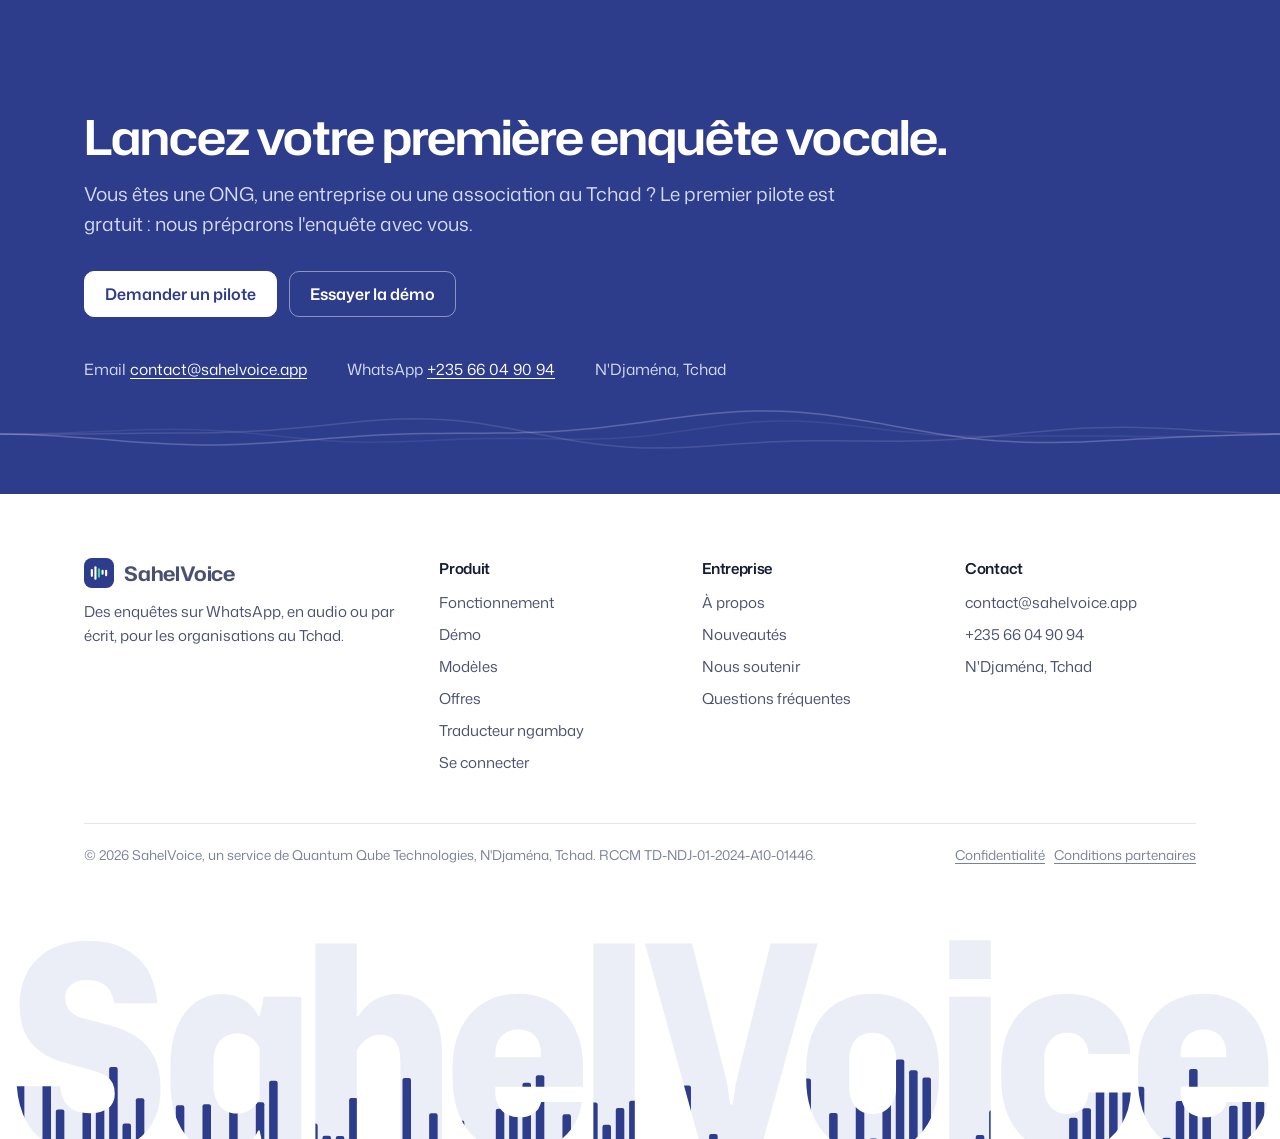
==== commit 03ec5ed1: "Logo: green middle bar as in the official icon; background motion in the hero and languages Co-Autho" ====
--- a/index.html
+++ b/index.html
@@ -17,7 +17,7 @@
 <link rel="alternate" hreflang="en" href="https://sahelvoice.app/en/">
 <link rel="alternate" hreflang="x-default" href="https://sahelvoice.app/">
 <link rel="stylesheet" href="/assets/fonts.css?v=202611161200">
-<link rel="stylesheet" href="/assets/sv.css?v=202611271100">
+<link rel="stylesheet" href="/assets/sv.css?v=202611271145">
 <script>document.documentElement.classList.add('js')</script>
 </head>
 <body>
@@ -28,7 +28,7 @@
 <header class="top">
   <div class="wrap">
     <nav aria-label="Navigation principale">
-      <a class="brand" href="/"><svg width="30" height="30" viewBox="0 0 42 42" aria-hidden="true"><rect width="42" height="42" rx="11" fill="#2e3c8c"/><g stroke="#fff" stroke-width="3" stroke-linecap="round"><path d="M11 25v-8"/><path d="M16 29V13"/><path d="M21 26V16"/><path d="M26 22v-4"/><path d="M31 24v-6"/></g></svg>SahelVoice</a>
+      <a class="brand" href="/"><svg width="30" height="30" viewBox="0 0 42 42" aria-hidden="true"><rect width="42" height="42" rx="11" fill="#2e3c8c"/><g stroke="#fff" stroke-width="3" stroke-linecap="round"><path d="M11 25v-8"/><path d="M16 29V13"/><path d="M21 26V16" stroke="#3ddc97"/><path d="M26 22v-4"/><path d="M31 24v-6"/></g></svg>SahelVoice</a>
       <div class="links">
         <a href="#fonctionnement">Fonctionnement</a>
         <a href="#modeles">Modèles</a>
@@ -55,6 +55,7 @@
         </div>
         <p class="fine">Premier pilote gratuit pour les organisations au Tchad. Rien à installer pour les participants.</p>
       </div>
+      <div class="lc-wrap"><span class="ring" aria-hidden="true"></span><span class="ring" aria-hidden="true"></span><span class="ring" aria-hidden="true"></span>
       <figure class="listen-card" aria-label="Exemple : une question lue à voix haute, une réponse vocale, la donnée obtenue" style="margin:0">
         <div class="lc-chat">
           <div class="lc-head"><span class="av" aria-hidden="true"></span><span><b>SahelVoice</b> &nbsp;Suivi post-distribution</span></div>
@@ -78,6 +79,7 @@
           <div class="lc-row"><span class="lc-k">Vérifié</span><span class="lc-v lc-pend"><span data-status data-wait="en attente" data-done="✓ par votre équipe">en attente</span></span></div>
         </div>
       </figure>
+      </div>
     </div>
     <div class="facts">
       <div><b>3</b><span>façons de répondre : un bouton, un texte, un message vocal</span></div>
@@ -248,7 +250,8 @@
   </div>
 </section>
 
-<section class="mist" id="langues">
+<section class="mist sway-sec" id="langues">
+  <div class="sway" aria-hidden="true"><i style="--d:0.00s;--h:0.35"></i><i style="--d:0.37s;--h:0.82"></i><i style="--d:0.74s;--h:0.93"></i><i style="--d:1.11s;--h:0.61"></i><i style="--d:1.48s;--h:0.62"></i><i style="--d:1.85s;--h:0.94"></i><i style="--d:2.22s;--h:0.81"></i><i style="--d:2.59s;--h:0.36"></i><i style="--d:0.06s;--h:0.83"></i><i style="--d:0.43s;--h:0.93"></i><i style="--d:0.80s;--h:0.60"></i><i style="--d:1.17s;--h:0.62"></i><i style="--d:1.54s;--h:0.94"></i><i style="--d:1.91s;--h:0.81"></i><i style="--d:2.28s;--h:0.37"></i><i style="--d:2.65s;--h:0.83"></i><i style="--d:0.12s;--h:0.93"></i><i style="--d:0.49s;--h:0.59"></i><i style="--d:0.86s;--h:0.63"></i><i style="--d:1.23s;--h:0.94"></i><i style="--d:1.60s;--h:0.80"></i><i style="--d:1.97s;--h:0.38"></i><i style="--d:2.34s;--h:0.84"></i><i style="--d:2.71s;--h:0.93"></i><i style="--d:0.18s;--h:0.58"></i><i style="--d:0.55s;--h:0.64"></i><i style="--d:0.92s;--h:0.94"></i><i style="--d:1.29s;--h:0.79"></i><i style="--d:1.66s;--h:0.39"></i><i style="--d:2.03s;--h:0.84"></i><i style="--d:2.40s;--h:0.92"></i><i style="--d:2.77s;--h:0.57"></i><i style="--d:0.24s;--h:0.65"></i><i style="--d:0.61s;--h:0.94"></i><i style="--d:0.98s;--h:0.79"></i><i style="--d:1.35s;--h:0.40"></i><i style="--d:1.72s;--h:0.85"></i><i style="--d:2.09s;--h:0.92"></i><i style="--d:2.46s;--h:0.56"></i><i style="--d:2.83s;--h:0.66"></i><i style="--d:0.30s;--h:0.95"></i><i style="--d:0.67s;--h:0.78"></i><i style="--d:1.04s;--h:0.41"></i><i style="--d:1.41s;--h:0.86"></i><i style="--d:1.78s;--h:0.92"></i><i style="--d:2.15s;--h:0.55"></i><i style="--d:2.52s;--h:0.67"></i><i style="--d:2.89s;--h:0.95"></i><i style="--d:0.36s;--h:0.77"></i><i style="--d:0.73s;--h:0.42"></i><i style="--d:1.10s;--h:0.86"></i><i style="--d:1.47s;--h:0.91"></i><i style="--d:1.84s;--h:0.54"></i><i style="--d:2.21s;--h:0.68"></i><i style="--d:2.58s;--h:0.95"></i><i style="--d:0.05s;--h:0.77"></i><i style="--d:0.42s;--h:0.43"></i><i style="--d:0.79s;--h:0.87"></i><i style="--d:1.16s;--h:0.91"></i><i style="--d:1.53s;--h:0.53"></i><i style="--d:1.90s;--h:0.69"></i><i style="--d:2.27s;--h:0.95"></i><i style="--d:2.64s;--h:0.76"></i><i style="--d:0.11s;--h:0.44"></i></div>
   <div class="wrap">
     <div class="head">
       <h2>Le français aujourd'hui. Les langues du Tchad ensuite.</h2>
@@ -420,7 +423,7 @@
   <div class="wrap">
     <div class="foot">
       <div>
-        <a class="brand" href="/"><svg width="30" height="30" viewBox="0 0 42 42" aria-hidden="true"><rect width="42" height="42" rx="11" fill="#2e3c8c"/><g stroke="#fff" stroke-width="3" stroke-linecap="round"><path d="M11 25v-8"/><path d="M16 29V13"/><path d="M21 26V16"/><path d="M26 22v-4"/><path d="M31 24v-6"/></g></svg>SahelVoice</a>
+        <a class="brand" href="/"><svg width="30" height="30" viewBox="0 0 42 42" aria-hidden="true"><rect width="42" height="42" rx="11" fill="#2e3c8c"/><g stroke="#fff" stroke-width="3" stroke-linecap="round"><path d="M11 25v-8"/><path d="M16 29V13"/><path d="M21 26V16" stroke="#3ddc97"/><path d="M26 22v-4"/><path d="M31 24v-6"/></g></svg>SahelVoice</a>
         <p>Des enquêtes sur WhatsApp, en audio ou par écrit, pour les organisations au Tchad.</p>
       </div>
       <div><h3>Produit</h3><ul>
@@ -455,7 +458,7 @@
     </svg>
   </div>
 </footer>
-<script src="/assets/sv.js?v=202611271100"></script>
-<script src="/assets/menu.js?v=202611271100"></script>
+<script src="/assets/sv.js?v=202611271145"></script>
+<script src="/assets/menu.js?v=202611271145"></script>
 </body>
 </html>
--- a/assets/sv.css
+++ b/assets/sv.css
@@ -520,3 +520,25 @@
   .js .step::before{transform:scaleX(1);transition:none}.js .step .n{opacity:1}
   .note-bar .dot{animation:none}.rows .ex .caret{display:none}
 }
+
+/* hero: sound rings spreading from behind the listening card */
+.lc-wrap{position:relative;isolation:isolate}
+.lc-wrap .ring{position:absolute;left:50%;top:44%;width:520px;height:520px;margin:-260px 0 0 -260px;border-radius:50%;border:1px solid rgba(46,60,140,.22);z-index:-1;pointer-events:none;opacity:0;animation:ring 7.5s cubic-bezier(.2,.6,.3,1) infinite}
+.lc-wrap .ring:nth-child(2){animation-delay:2.5s}
+.lc-wrap .ring:nth-child(3){animation-delay:5s}
+@keyframes ring{0%{transform:scale(.55);opacity:0}15%{opacity:1}100%{transform:scale(1.65);opacity:0}}
+.hero{overflow:hidden}
+@media (max-width:980px){.lc-wrap .ring{width:380px;height:380px;margin:-190px 0 0 -190px}}
+
+/* languages: faint bars swaying along the bottom of the section */
+.sway-sec{position:relative;overflow:hidden;isolation:isolate}
+.sway{position:absolute;left:0;right:0;bottom:0;height:120px;display:flex;align-items:flex-end;justify-content:space-between;gap:6px;padding:0 6px;z-index:-1;pointer-events:none}
+.sway i{flex:1;max-width:14px;height:calc(var(--h) * 100%);border-radius:7px 7px 0 0;background:#e1e5f1;transform-origin:bottom;animation:sway 3.2s ease-in-out var(--d) infinite alternate}
+.sway i:nth-child(9n+5){background:#cfeee0}
+@keyframes sway{from{transform:scaleY(.35)}to{transform:scaleY(1)}}
+
+/* footer word: the bar under the pointer turns green, like the logo */
+.giant-bars rect.hot{fill:#3ddc97}
+
+@media (prefers-reduced-motion:reduce){.lc-wrap .ring{display:none}.sway i{animation:none;transform:scaleY(.6)}}
+.sway-sec{padding-bottom:180px}@media (max-width:720px){.sway-sec{padding-bottom:140px}.sway{height:90px}}
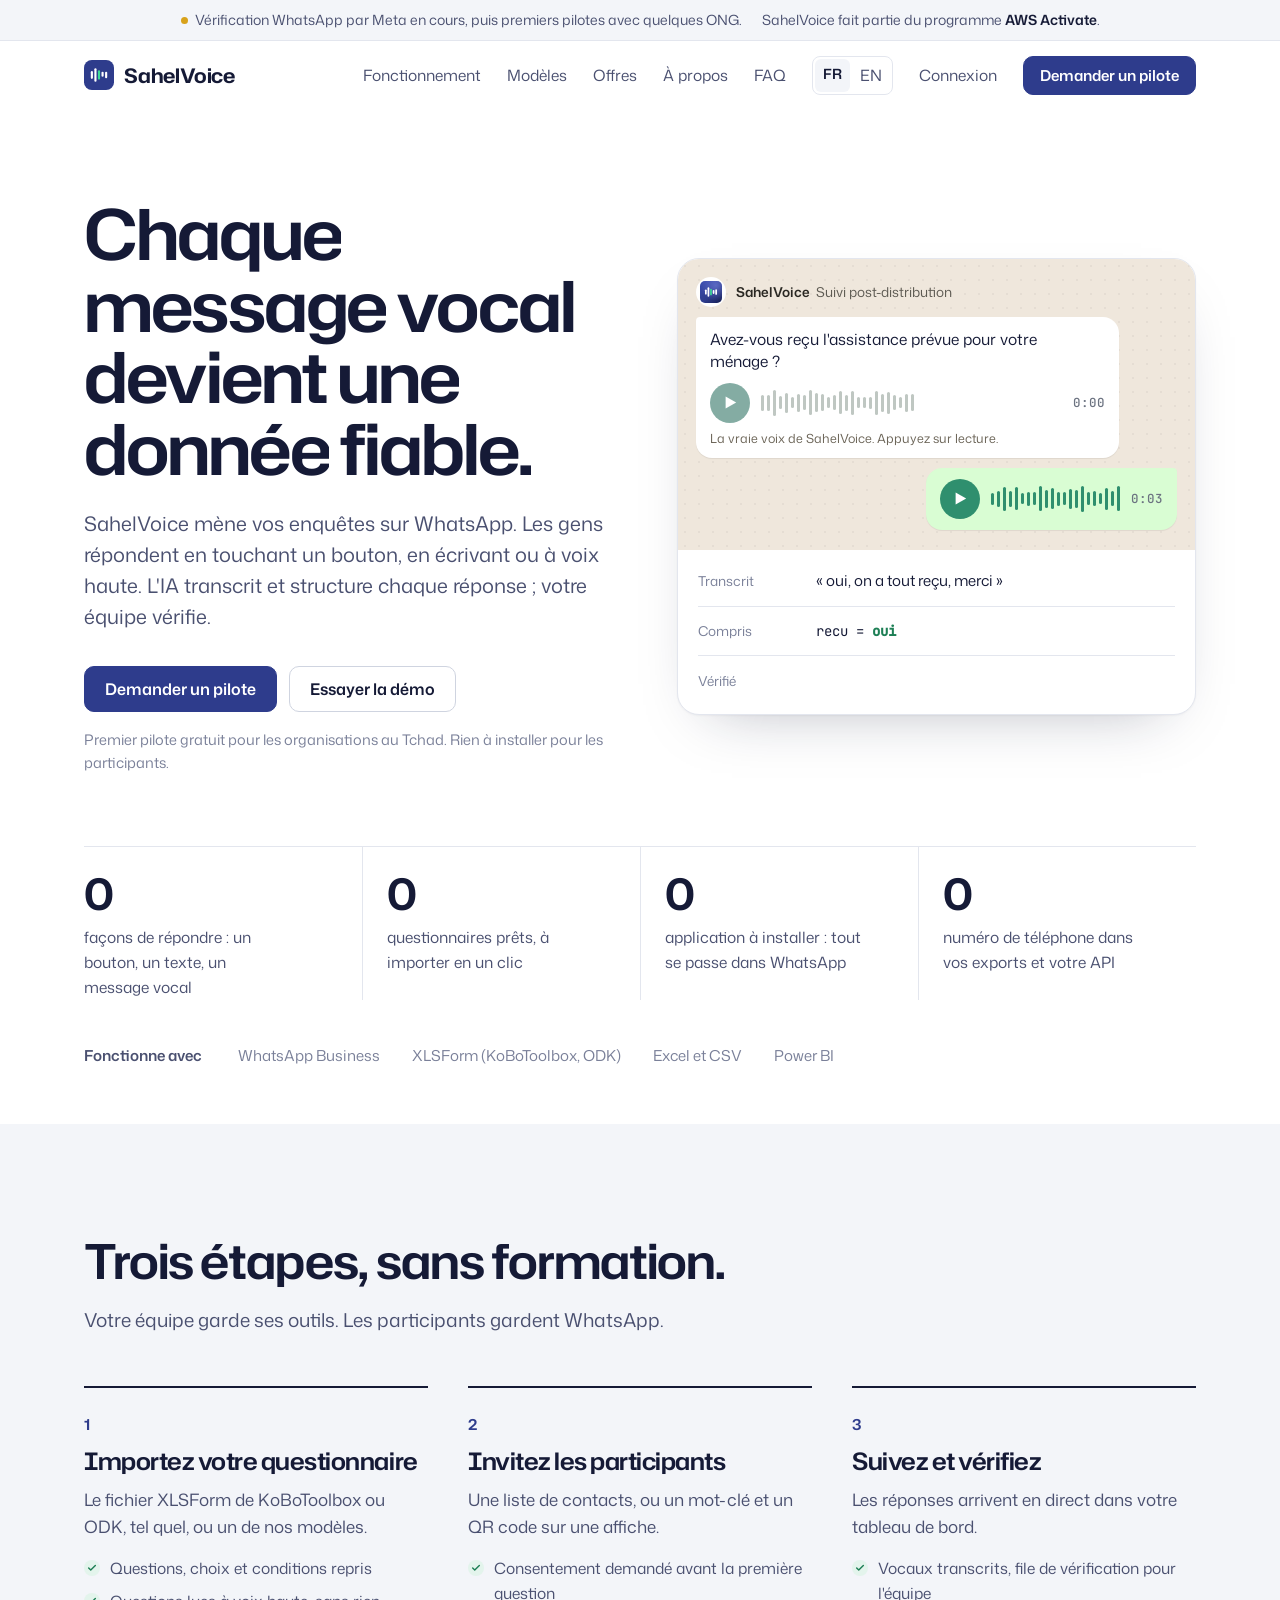
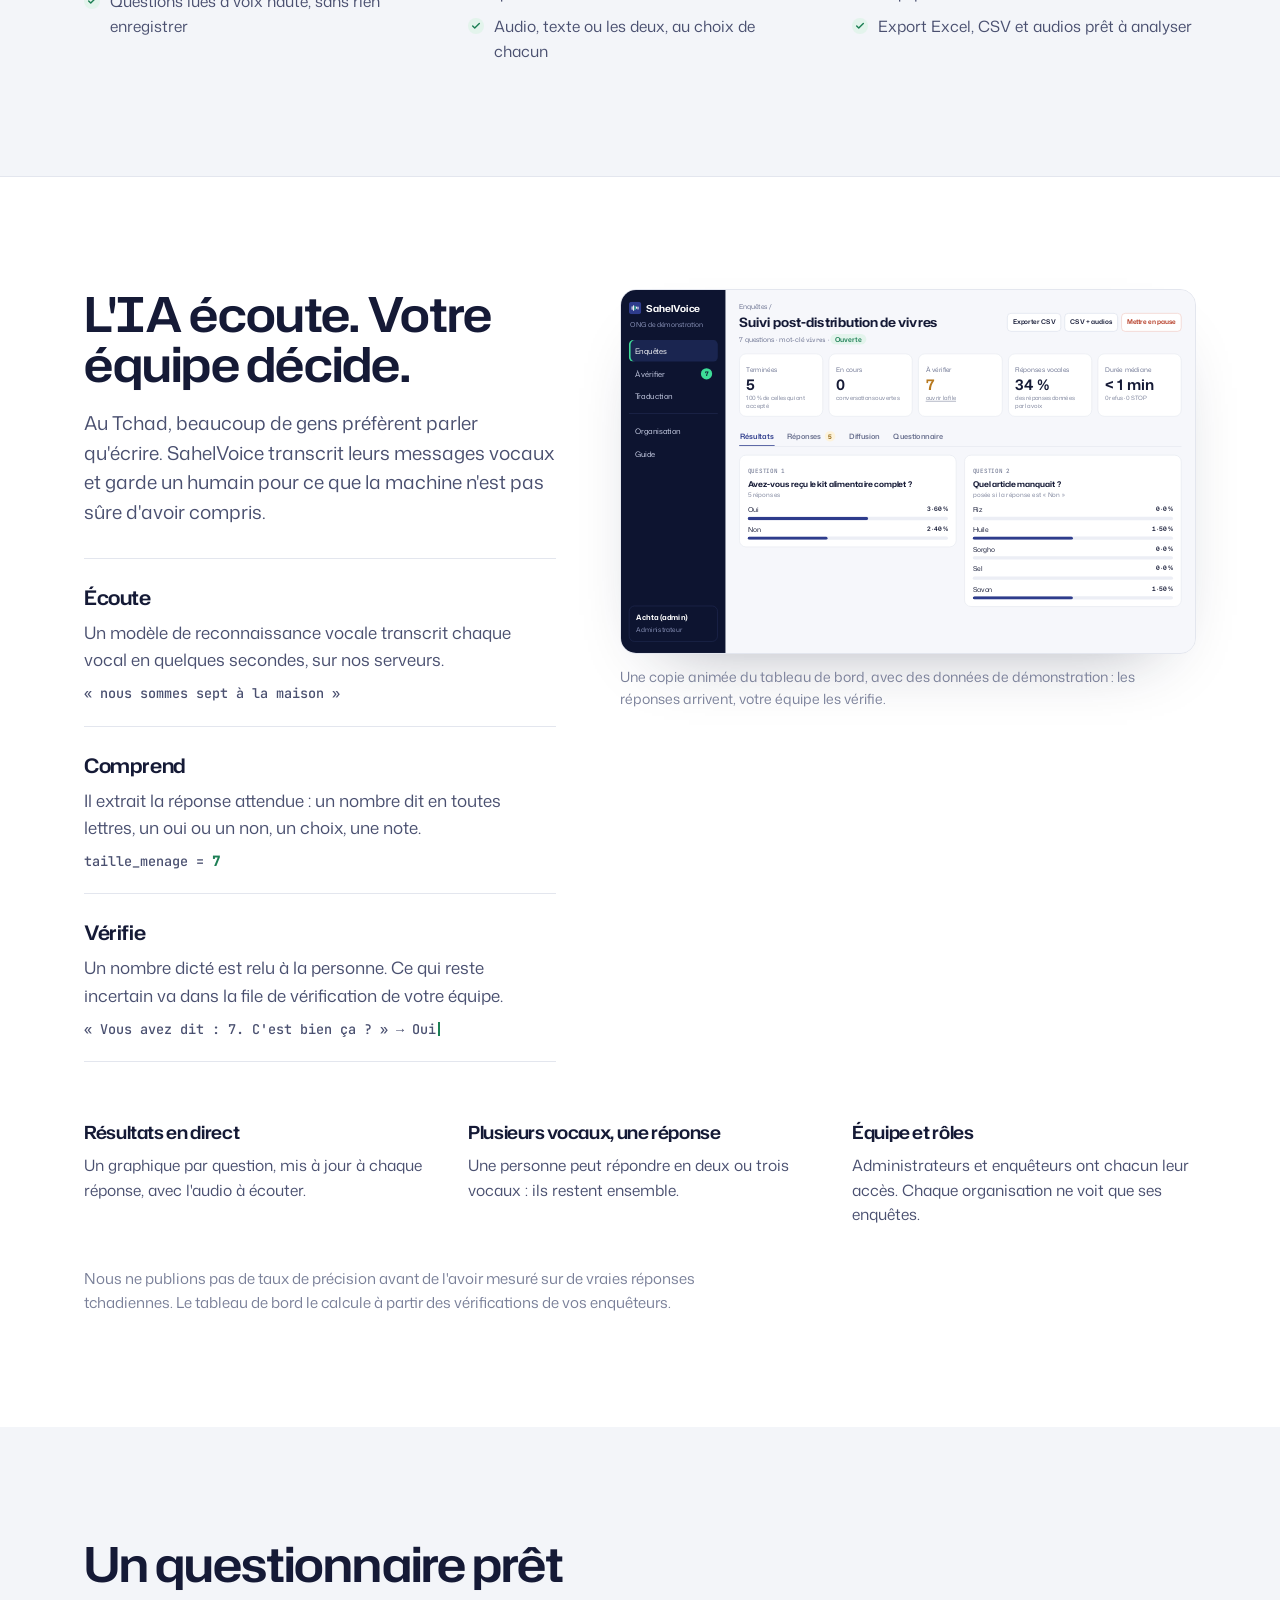
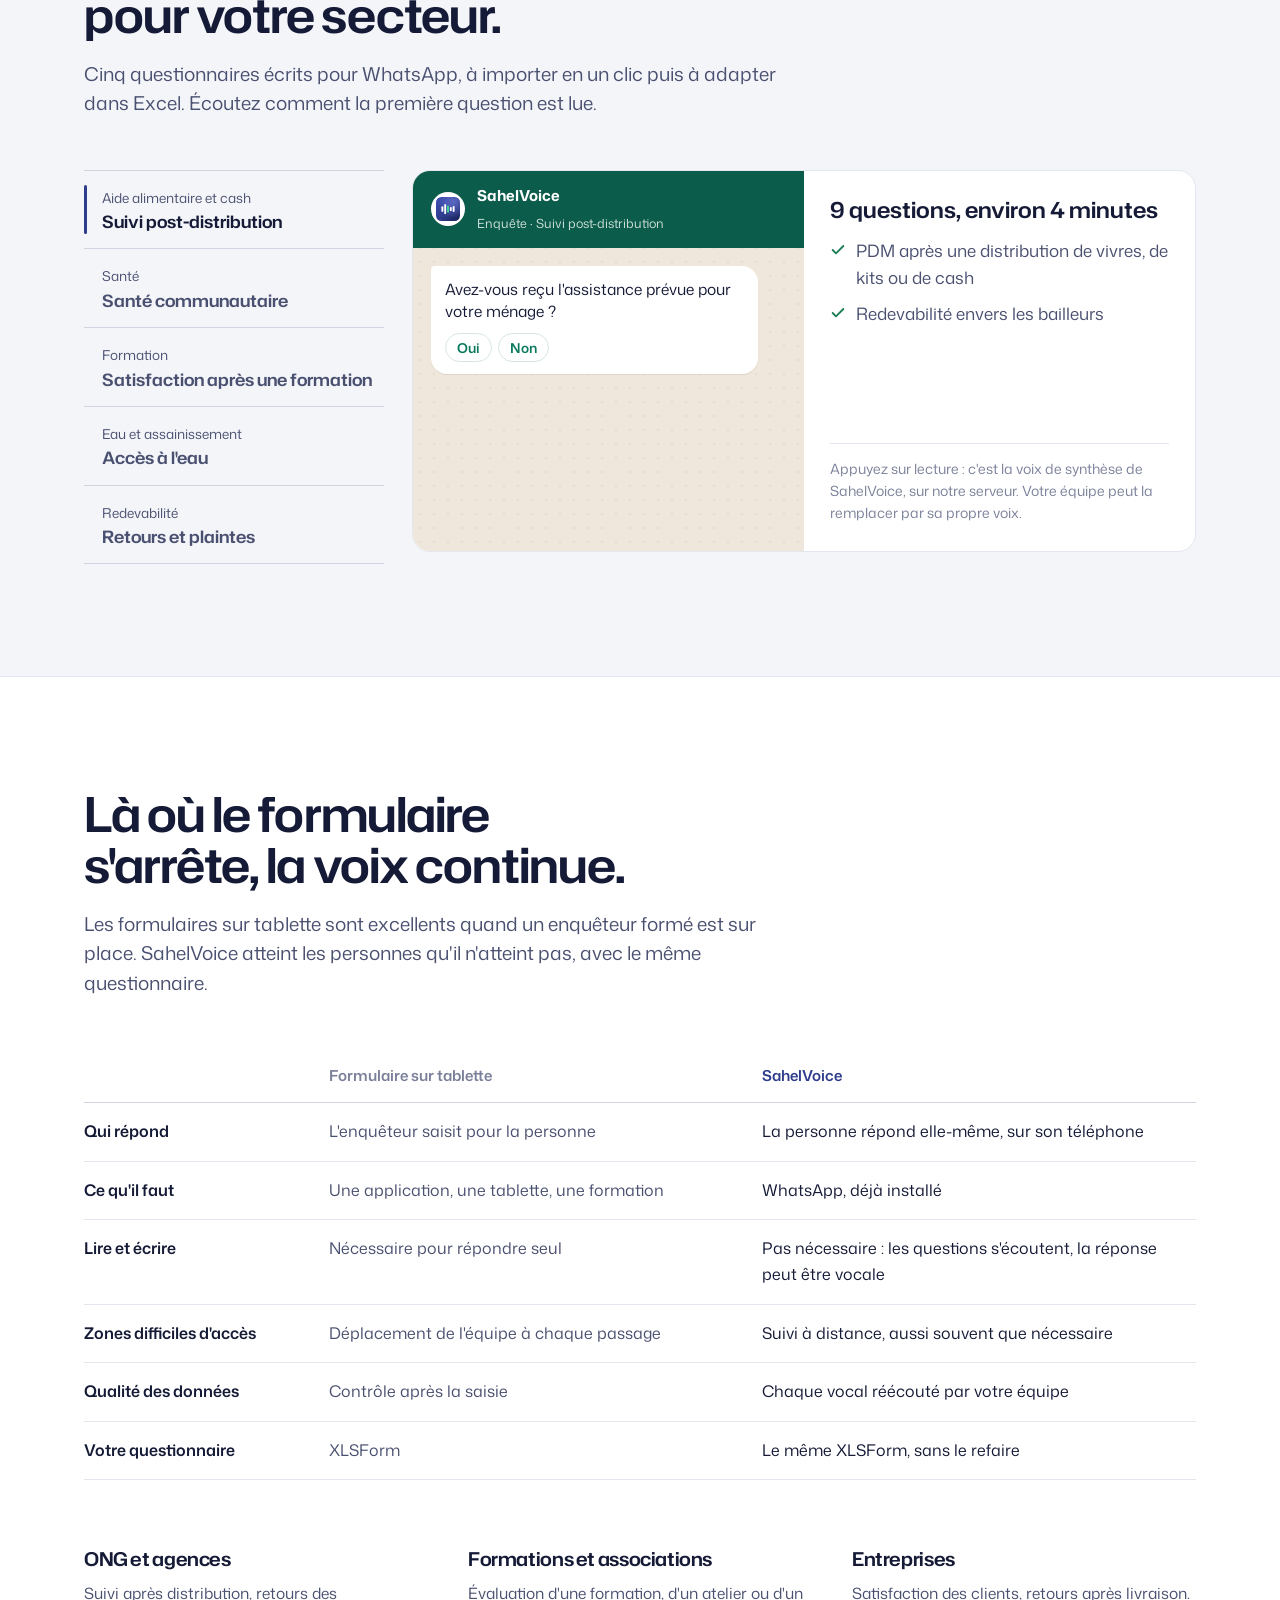
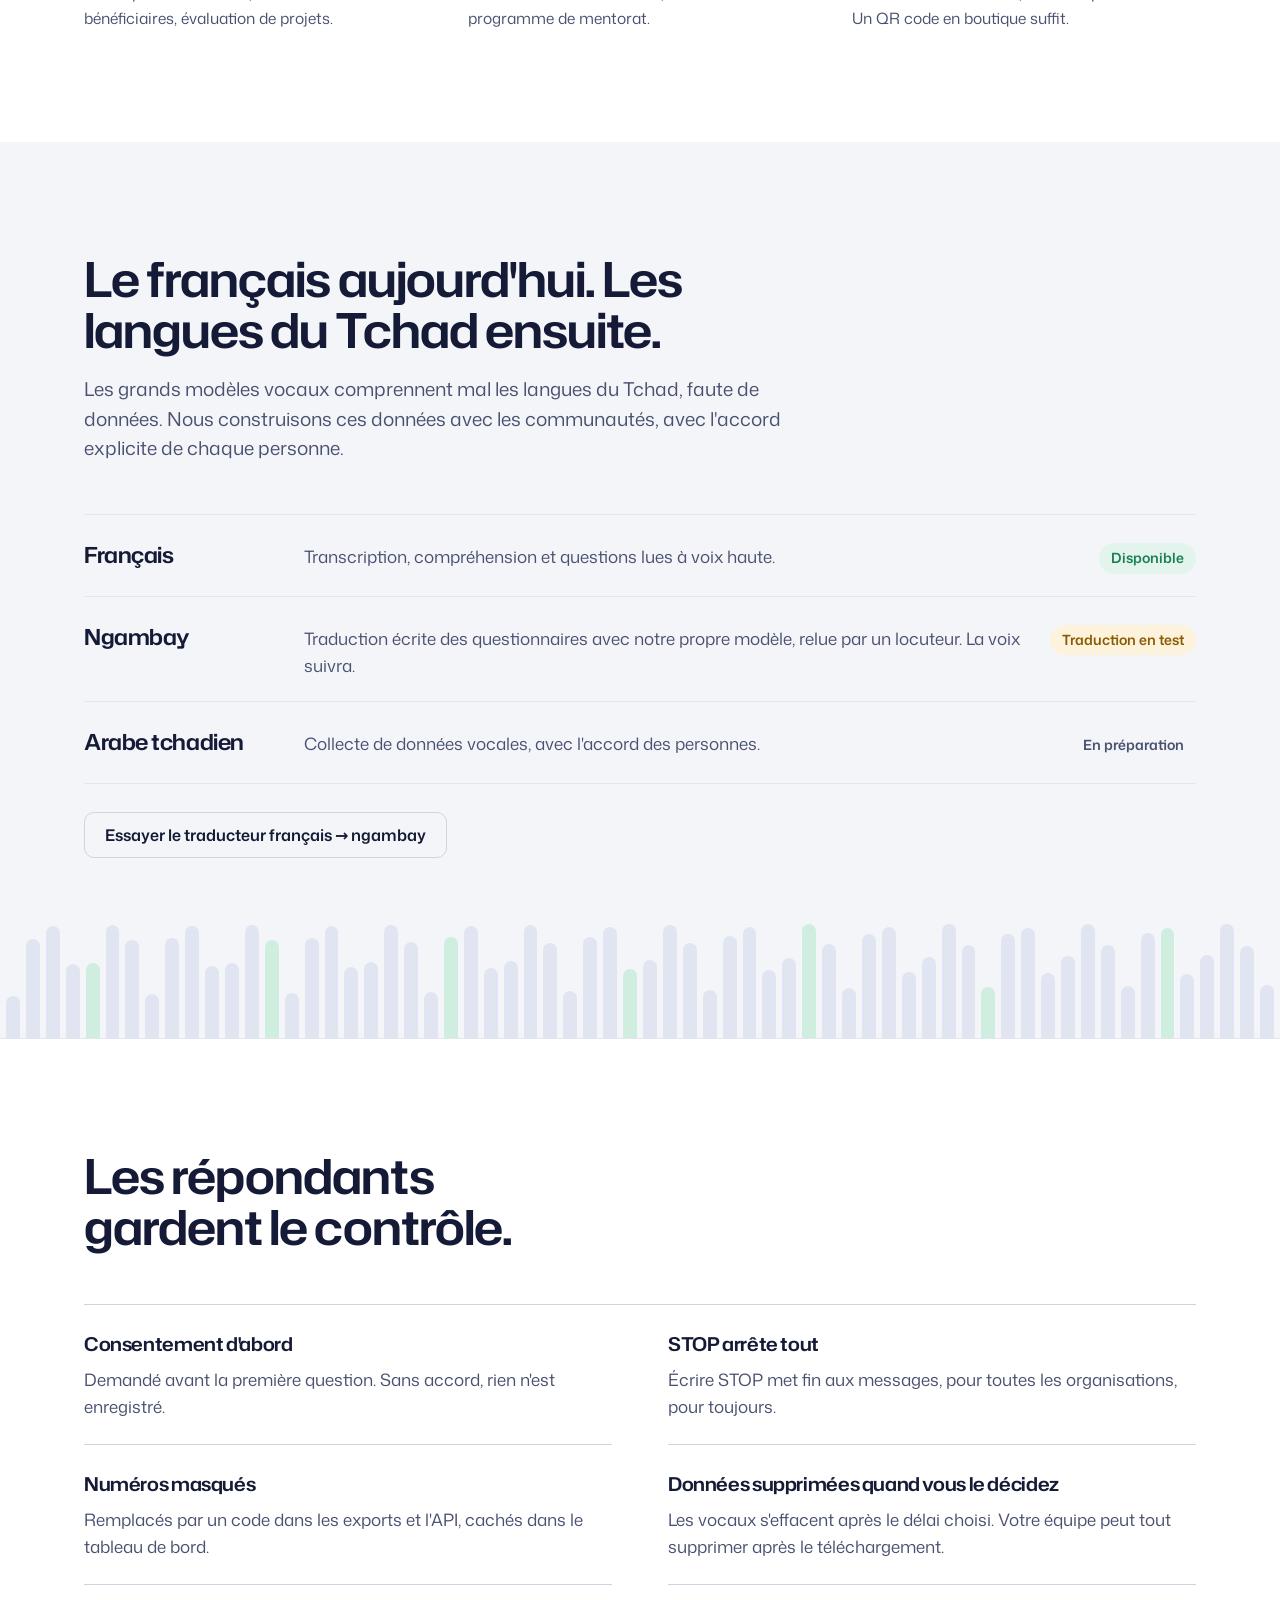
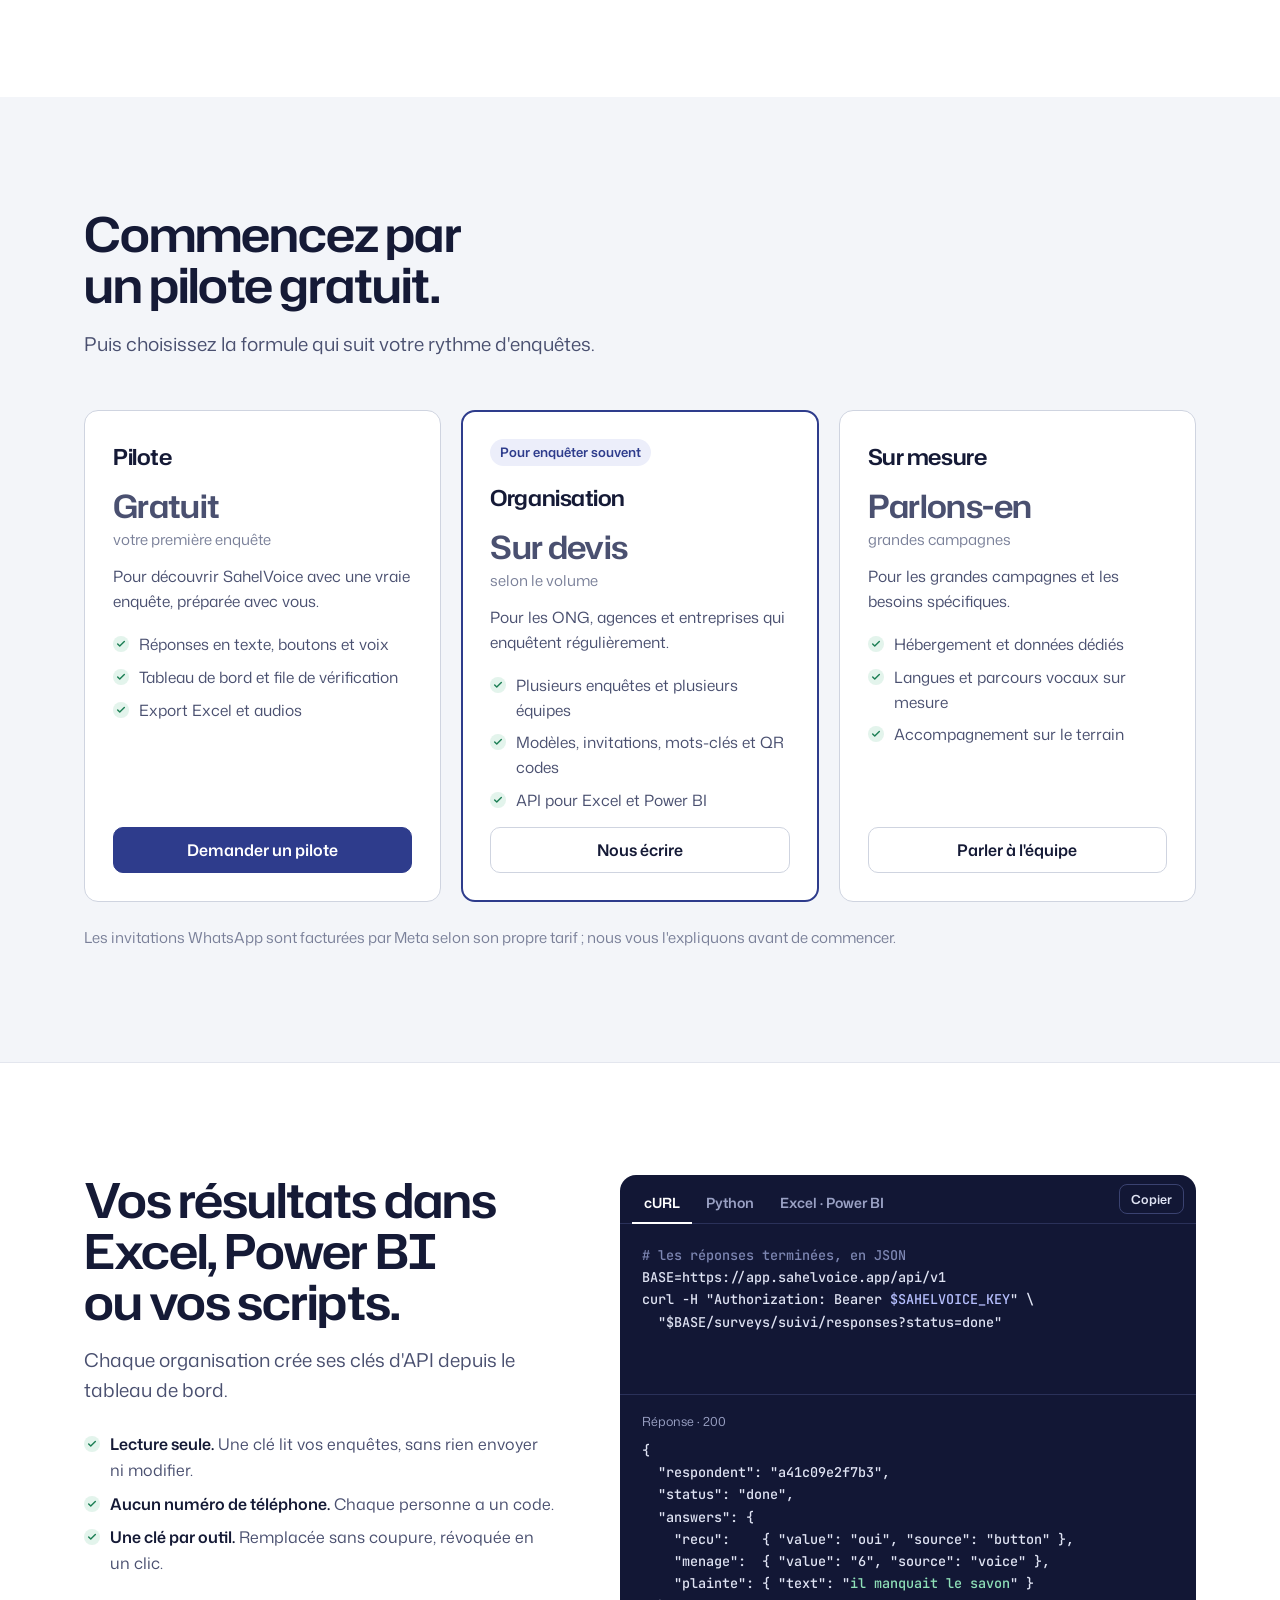
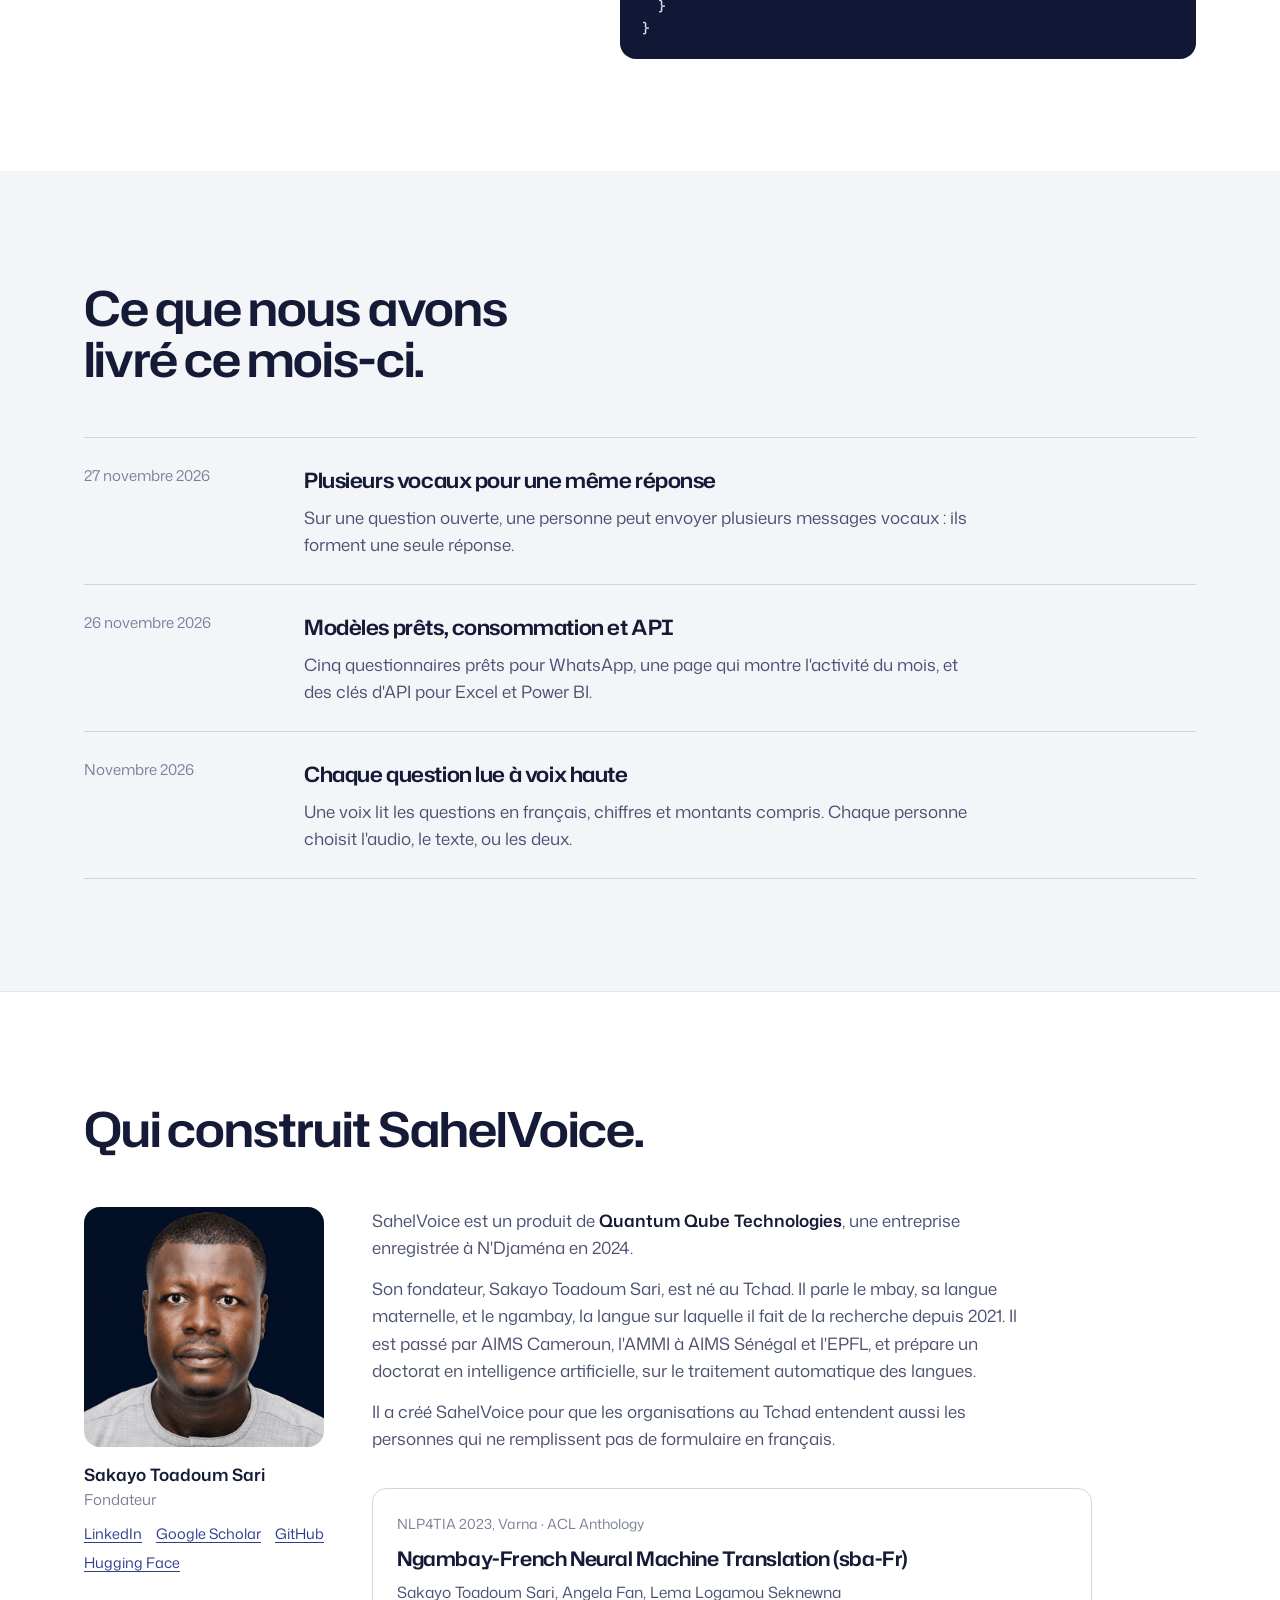
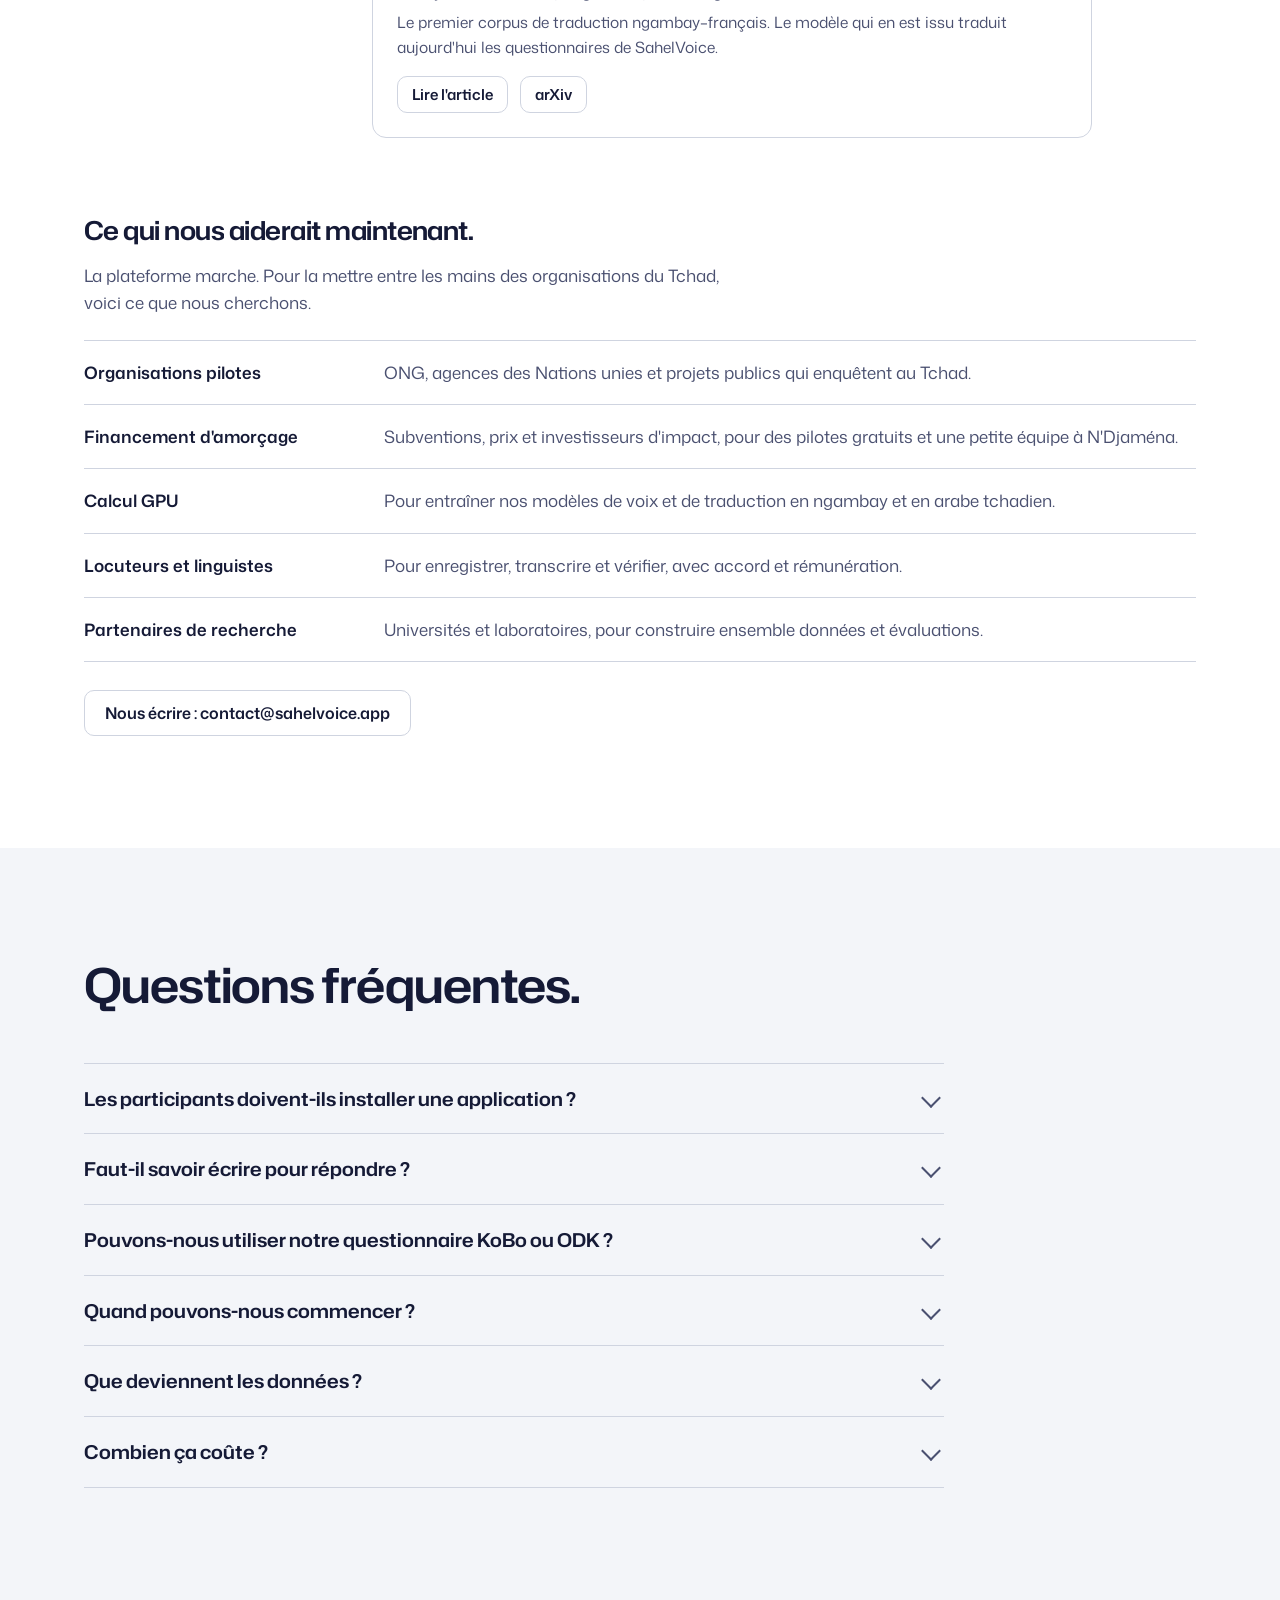
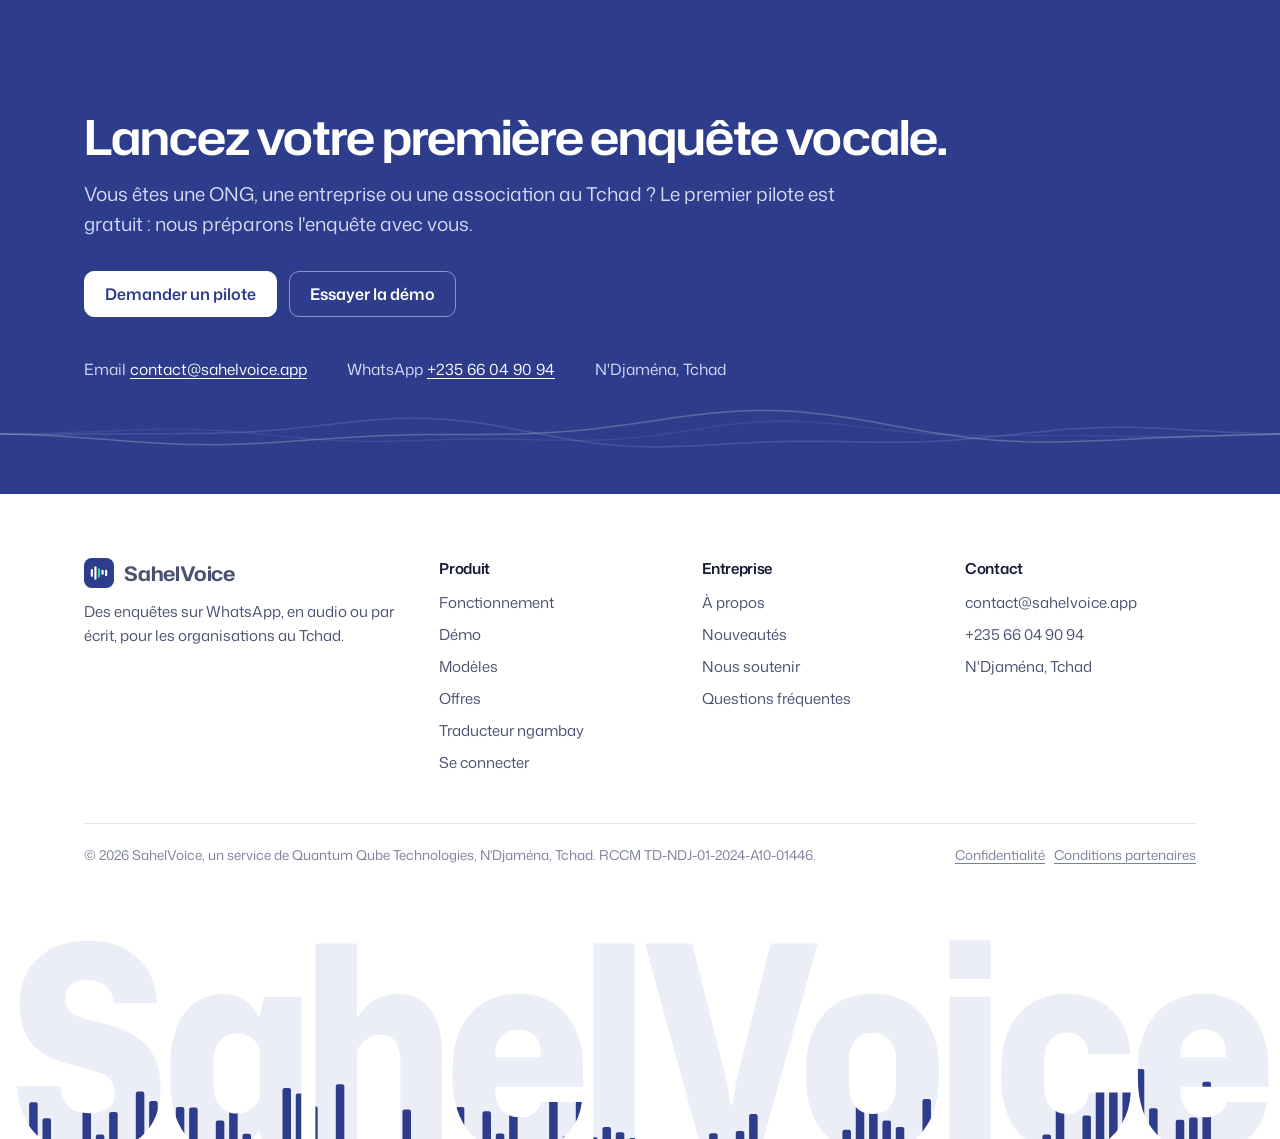
==== commit 8271fceb: "Animated dashboard copy: answers arrive, counters and bars move, the team verifies Co-Authored-By: C" ====
--- a/index.html
+++ b/index.html
@@ -17,7 +17,7 @@
 <link rel="alternate" hreflang="en" href="https://sahelvoice.app/en/">
 <link rel="alternate" hreflang="x-default" href="https://sahelvoice.app/">
 <link rel="stylesheet" href="/assets/fonts.css?v=202611161200">
-<link rel="stylesheet" href="/assets/sv.css?v=202611271145">
+<link rel="stylesheet" href="/assets/sv.css?v=202611271225">
 <script>document.documentElement.classList.add('js')</script>
 </head>
 <body>
@@ -129,8 +129,42 @@
         </div>
       </div>
       <div>
-        <div class="shot"><img src="/assets/tableau-de-bord-1020.jpg" srcset="/assets/tableau-de-bord-1020.jpg 1020w, /assets/tableau-de-bord.jpg 2040w" sizes="(max-width: 980px) 100vw, 600px" width="1020" height="645" alt="Le tableau de bord SahelVoice : résultats d'une enquête de suivi post-distribution" loading="lazy"></div>
-        <p class="shot-cap">Le vrai tableau de bord, avec des données de démonstration.</p>
+        <div class="shot dash-shot"><div class="dash" role="img" aria-label="Tableau de bord SahelVoice : les réponses arrivent et sont vérifiées">
+<div class="d-in">
+  <aside class="d-side">
+    <div class="d-logo"><svg width="22" height="22" viewBox="0 0 42 42" aria-hidden="true"><rect width="42" height="42" rx="11" fill="#2e3c8c"/><g stroke="#fff" stroke-width="3.4" stroke-linecap="round"><path d="M11 25v-8"/><path d="M16 29V13"/><path d="M21 26V16" stroke="#3ddc97"/><path d="M26 22v-4"/><path d="M31 24v-6"/></g></svg><b>SahelVoice</b></div>
+    <small>ONG de démonstration</small>
+    <nav><span class="on">Enquêtes</span><span>À vérifier <i class="d-badge" data-k="verify">7</i></span><span>Traduction</span><hr><span>Organisation</span><span>Guide</span></nav>
+    <div class="d-user"><b>Achta (admin)</b><small>Administrateur</small></div>
+  </aside>
+  <div class="d-main">
+    <div class="d-crumb">Enquêtes /</div>
+    <div class="d-title"><h4>Suivi post-distribution de vivres</h4><div class="d-acts"><span>Exporter CSV</span><span>CSV + audios</span><span class="warn">Mettre en pause</span></div></div>
+    <div class="d-meta">7 questions · mot-clé <code>vivres</code> · <em>Ouverte</em></div>
+    <div class="d-kpis">
+      <div><span>Terminées</span><b data-k="done">5</b><small>100 % de celles qui ont accepté</small></div>
+      <div><span>En cours</span><b data-k="open">0</b><small>conversations ouvertes</small></div>
+      <div><span>À vérifier</span><b class="amber" data-k="verify">7</b><small><u>ouvrir la file</u></small></div>
+      <div><span>Réponses vocales</span><b><i data-k="voice">34</i> %</b><small>des réponses données par la voix</small></div>
+      <div><span>Durée médiane</span><b>&lt; 1 min</b><small>0 refus · 0 STOP</small></div>
+    </div>
+    <div class="d-tabs"><span class="on">Résultats</span><span>Réponses <i data-k="done">5</i></span><span>Diffusion</span><span>Questionnaire</span></div>
+    <div class="d-cards">
+      <div class="d-card"><small>QUESTION 1</small><h5>Avez-vous reçu le kit alimentaire complet ?</h5><p class="d-n"><i data-k="q1n">5</i> réponses</p>
+        <div class="d-bar" data-q="q1" data-o="oui"><span>Oui</span><em></em><b></b></div>
+        <div class="d-bar" data-q="q1" data-o="non"><span>Non</span><em></em><b></b></div></div>
+      <div class="d-card"><small>QUESTION 2</small><h5>Quel article manquait ?</h5><p class="d-n">posée si la réponse est « Non »</p>
+        <div class="d-bar" data-q="q2" data-o="Riz"><span>Riz</span><em></em><b></b></div>
+        <div class="d-bar" data-q="q2" data-o="Huile"><span>Huile</span><em></em><b></b></div>
+        <div class="d-bar" data-q="q2" data-o="Sorgho"><span>Sorgho</span><em></em><b></b></div>
+        <div class="d-bar" data-q="q2" data-o="Sel"><span>Sel</span><em></em><b></b></div>
+        <div class="d-bar" data-q="q2" data-o="Savon"><span>Savon</span><em></em><b></b></div></div>
+    </div>
+    <div class="d-toast" aria-hidden="true"><span class="d-wave"><i></i><i></i><i></i><i></i><i></i></span><div><b class="d-t1">Nouvelle réponse</b><small class="d-t2">Participant 7c1e · par la voix</small></div></div>
+  </div>
+</div>
+</div></div>
+        <p class="shot-cap">Une copie animée du tableau de bord, avec des données de démonstration : les réponses arrivent, votre équipe les vérifie.</p>
       </div>
     </div>
     <div class="feats">
@@ -458,7 +492,7 @@
     </svg>
   </div>
 </footer>
-<script src="/assets/sv.js?v=202611271145"></script>
-<script src="/assets/menu.js?v=202611271145"></script>
+<script src="/assets/sv.js?v=202611271225"></script>
+<script src="/assets/menu.js?v=202611271225"></script>
 </body>
 </html>
--- a/assets/sv.css
+++ b/assets/sv.css
@@ -542,3 +542,65 @@
 
 @media (prefers-reduced-motion:reduce){.lc-wrap .ring{display:none}.sway i{animation:none;transform:scaleY(.6)}}
 .sway-sec{padding-bottom:180px}@media (max-width:720px){.sway-sec{padding-bottom:140px}.sway{height:90px}}
+
+/* ---------- animated dashboard copy ---------- */
+.dash-shot{background:#f6f7fb}
+.dash{position:relative;width:100%;aspect-ratio:1020/645;overflow:hidden;font-family:var(--body)}
+.d-in{position:absolute;left:0;top:0;width:1020px;height:645px;transform-origin:0 0;transform:scale(var(--k,.58));display:grid;grid-template-columns:186px 1fr;color:#151a36}
+.d-side{background:#0d1430;color:#cfd5ec;padding:20px 14px;display:flex;flex-direction:column;gap:4px;font-size:13.5px}
+.d-logo{display:flex;align-items:center;gap:9px;color:#fff}
+.d-logo b{font:650 17px var(--display)}
+.d-side > small{color:#8e97bd;font-size:12px;margin:4px 0 14px 2px}
+.d-side nav{display:flex;flex-direction:column;gap:3px}
+.d-side nav span{display:flex;align-items:center;justify-content:space-between;padding:8px 10px;border-radius:8px}
+.d-side nav span.on{background:#1a2550;color:#fff;box-shadow:inset 3px 0 0 #3ddc97}
+.d-side nav hr{border:0;border-top:1px solid #222c55;margin:8px 0}
+.d-badge{font-style:normal;font:700 11px var(--body);background:#3ddc97;color:#0d1430;border-radius:999px;min-width:20px;height:20px;display:grid;place-items:center;padding:0 6px;transition:transform .3s}
+.d-user{margin-top:auto;border:1px solid #222c55;border-radius:10px;padding:10px 12px}
+.d-user b{display:block;color:#fff;font-size:13px}.d-user small{color:#8e97bd;font-size:11.5px}
+.d-main{position:relative;padding:20px 24px;background:#f6f7fb;overflow:hidden}
+.d-crumb{font-size:12px;color:#6b7290}
+.d-title{display:flex;justify-content:space-between;align-items:center;gap:12px;margin-top:2px}
+.d-title h4{margin:0;font:650 23px var(--display);letter-spacing:-.01em}
+.d-acts{display:flex;gap:6px}
+.d-acts span{font-size:11.5px;font-weight:600;border:1px solid #d6dbe8;background:#fff;border-radius:7px;padding:6px 9px}
+.d-acts span.warn{color:#b3361f;border-color:#efc5bc}
+.d-meta{font-size:12px;color:#6b7290;margin-top:4px}
+.d-meta em{font-style:normal;background:#e3f4ec;color:#1d7f55;border-radius:999px;padding:1px 8px;font-weight:600}
+.d-kpis{display:grid;grid-template-columns:repeat(5,1fr);gap:10px;margin-top:16px}
+.d-kpis > div{background:#fff;border:1px solid #e3e6ee;border-radius:12px;padding:11px 12px}
+.d-kpis span{font-size:11.5px;color:#6b7290}
+.d-kpis b{display:block;font:650 26px/1.15 var(--body);margin-top:2px;transition:color .3s}
+.d-kpis b.amber{color:#b7791f}
+.d-kpis small{display:block;font-size:10.5px;color:#7a8099;line-height:1.3;margin-top:2px}
+.d-kpis b i{font-style:normal}
+.flash{animation:flash .9s ease}
+@keyframes flash{0%{color:#1d7f55;transform:translateY(-2px)}100%{transform:none}}
+.d-tabs{display:flex;gap:20px;margin-top:16px;border-bottom:1px solid #e3e6ee;font-size:13px;font-weight:600;color:#6b7290}
+.d-tabs span{padding:8px 2px}
+.d-tabs span.on{color:#2e3c8c;box-shadow:inset 0 -2px 0 #2e3c8c}
+.d-tabs i{font-style:normal;font-size:11px;background:#fdf3dc;color:#8a5b00;border-radius:999px;padding:1px 6px;margin-left:3px}
+.d-cards{display:grid;grid-template-columns:1fr 1fr;gap:14px;margin-top:14px;align-items:start}
+.d-card{background:#fff;border:1px solid #e3e6ee;border-radius:12px;padding:12px 14px}
+.d-card > small{font:500 10.5px var(--mono);letter-spacing:.06em;color:#7a8099}
+.d-card h5{margin:3px 0 0;font:650 14px/1.3 var(--display)}
+.d-n{font-size:11px;color:#7a8099;margin:2px 0 6px}
+.d-n i{font-style:normal}
+.d-bar{display:grid;grid-template-columns:1fr auto;gap:3px 8px;font-size:12px;margin-top:7px}
+.d-bar em{grid-column:1/-1;grid-row:2;height:6px;border-radius:3px;background:#eceef5;position:relative;overflow:hidden}
+.d-bar em::after{content:"";position:absolute;left:0;top:0;bottom:0;width:var(--w,0%);background:#2e3c8c;border-radius:3px;transition:width .9s cubic-bezier(.3,.7,.2,1)}
+.d-bar b{font-weight:600;font-size:11px;color:#151a36;font-variant-numeric:tabular-nums}
+.d-bar.grew em::after{background:#3d4cb0}
+.d-toast{position:absolute;right:22px;top:16px;display:flex;align-items:center;gap:10px;background:#fff;border:1px solid #e3e6ee;border-radius:12px;padding:10px 14px;box-shadow:0 14px 34px -18px rgba(21,26,54,.45);transform:translateY(-130%);opacity:0;transition:transform .5s cubic-bezier(.2,.8,.2,1),opacity .4s,border-color .3s}
+.d-toast.show{transform:none;opacity:1}
+.d-toast b{display:block;font-size:13px}
+.d-toast small{font-size:11.5px;color:#6b7290}
+.d-wave{display:flex;align-items:center;gap:2px;height:22px;width:30px;justify-content:center;background:#e3f4ec;border-radius:8px;padding:0 4px}
+.d-wave i{width:2.5px;border-radius:2px;background:#1d7f55;height:40%;animation:dw .8s ease-in-out infinite alternate}
+.d-wave i:nth-child(2){animation-delay:.15s}.d-wave i:nth-child(3){animation-delay:.3s}.d-wave i:nth-child(4){animation-delay:.45s}.d-wave i:nth-child(5){animation-delay:.6s}
+@keyframes dw{to{height:95%}}
+.d-toast.ok{border-color:#9fdcbf}
+.d-toast.ok .d-wave{background:#1d7f55}
+.d-toast.ok .d-wave i{background:#fff;animation:none;height:30%}
+.d-toast.btn .d-wave{background:#eceefa}.d-toast.btn .d-wave i{background:#2e3c8c;animation:none;height:55%}
+@media (prefers-reduced-motion:reduce){.d-bar em::after,.d-toast{transition:none}.d-wave i{animation:none}}
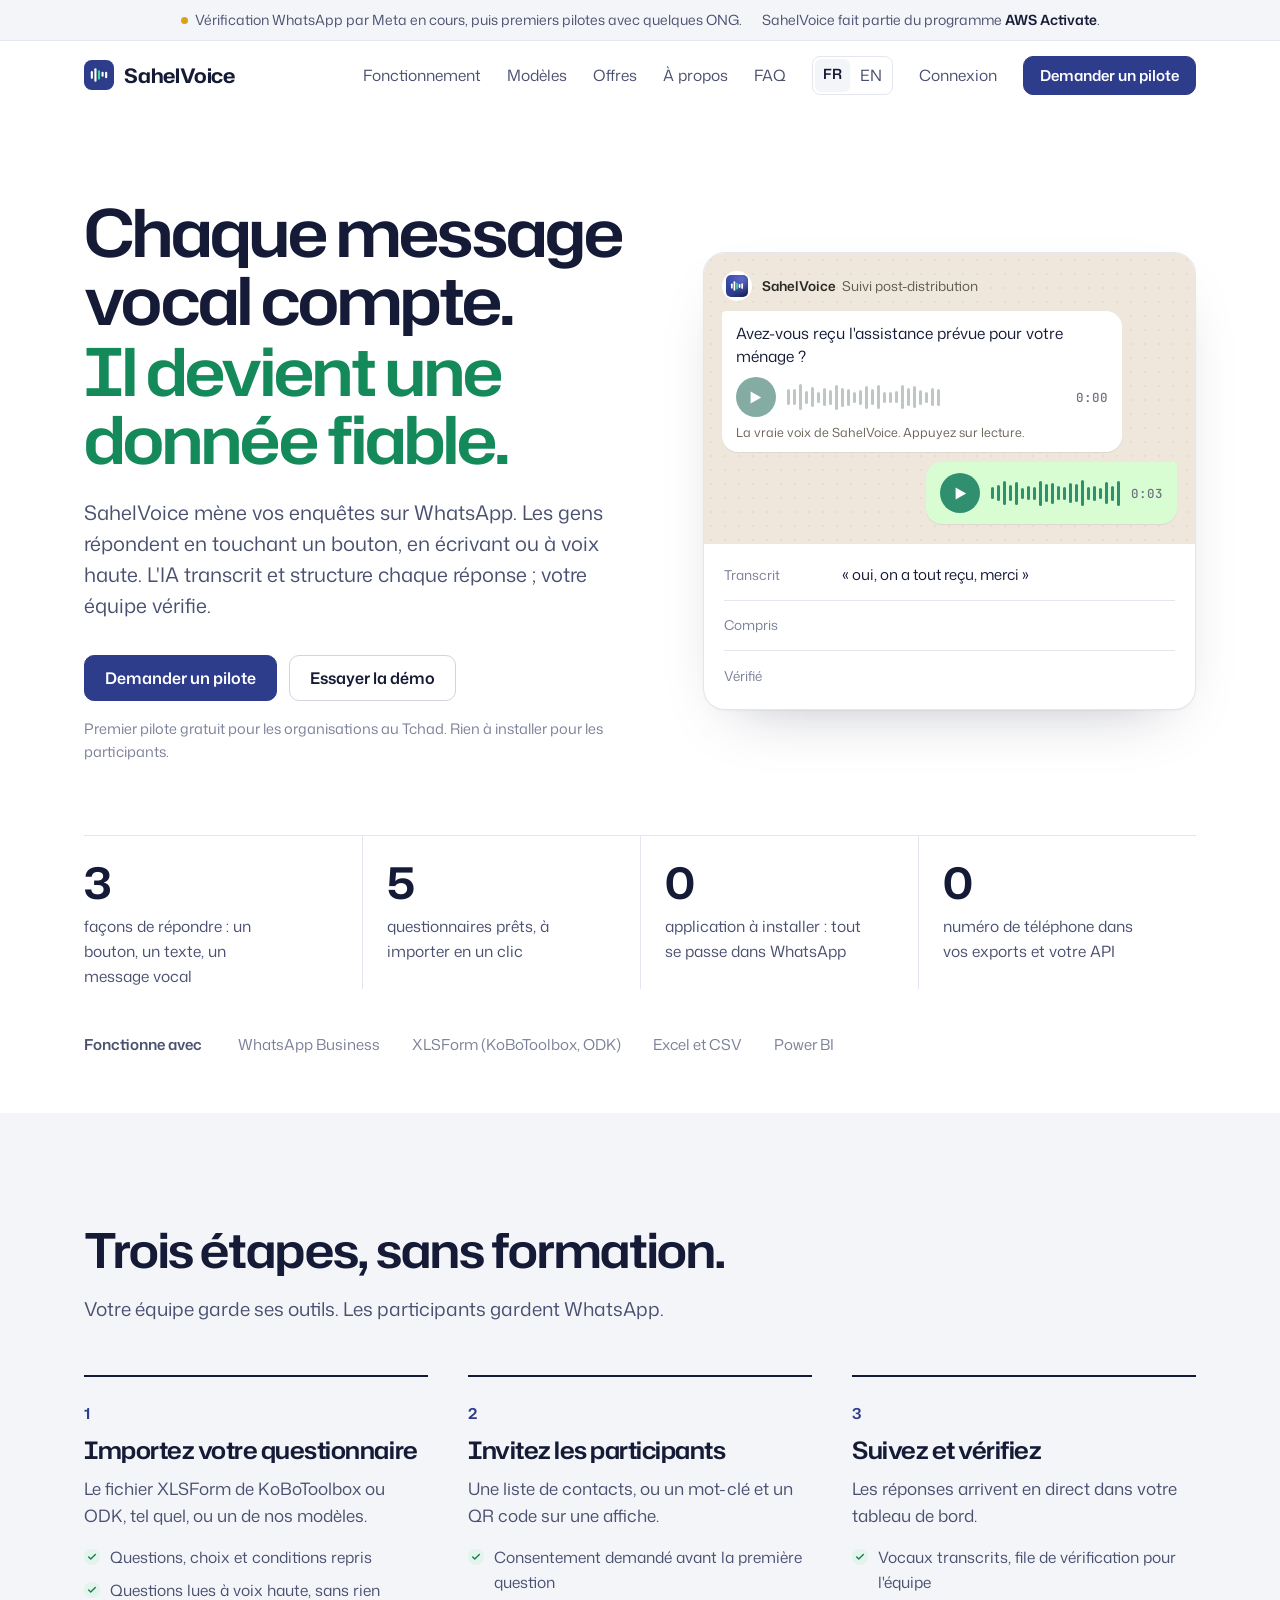
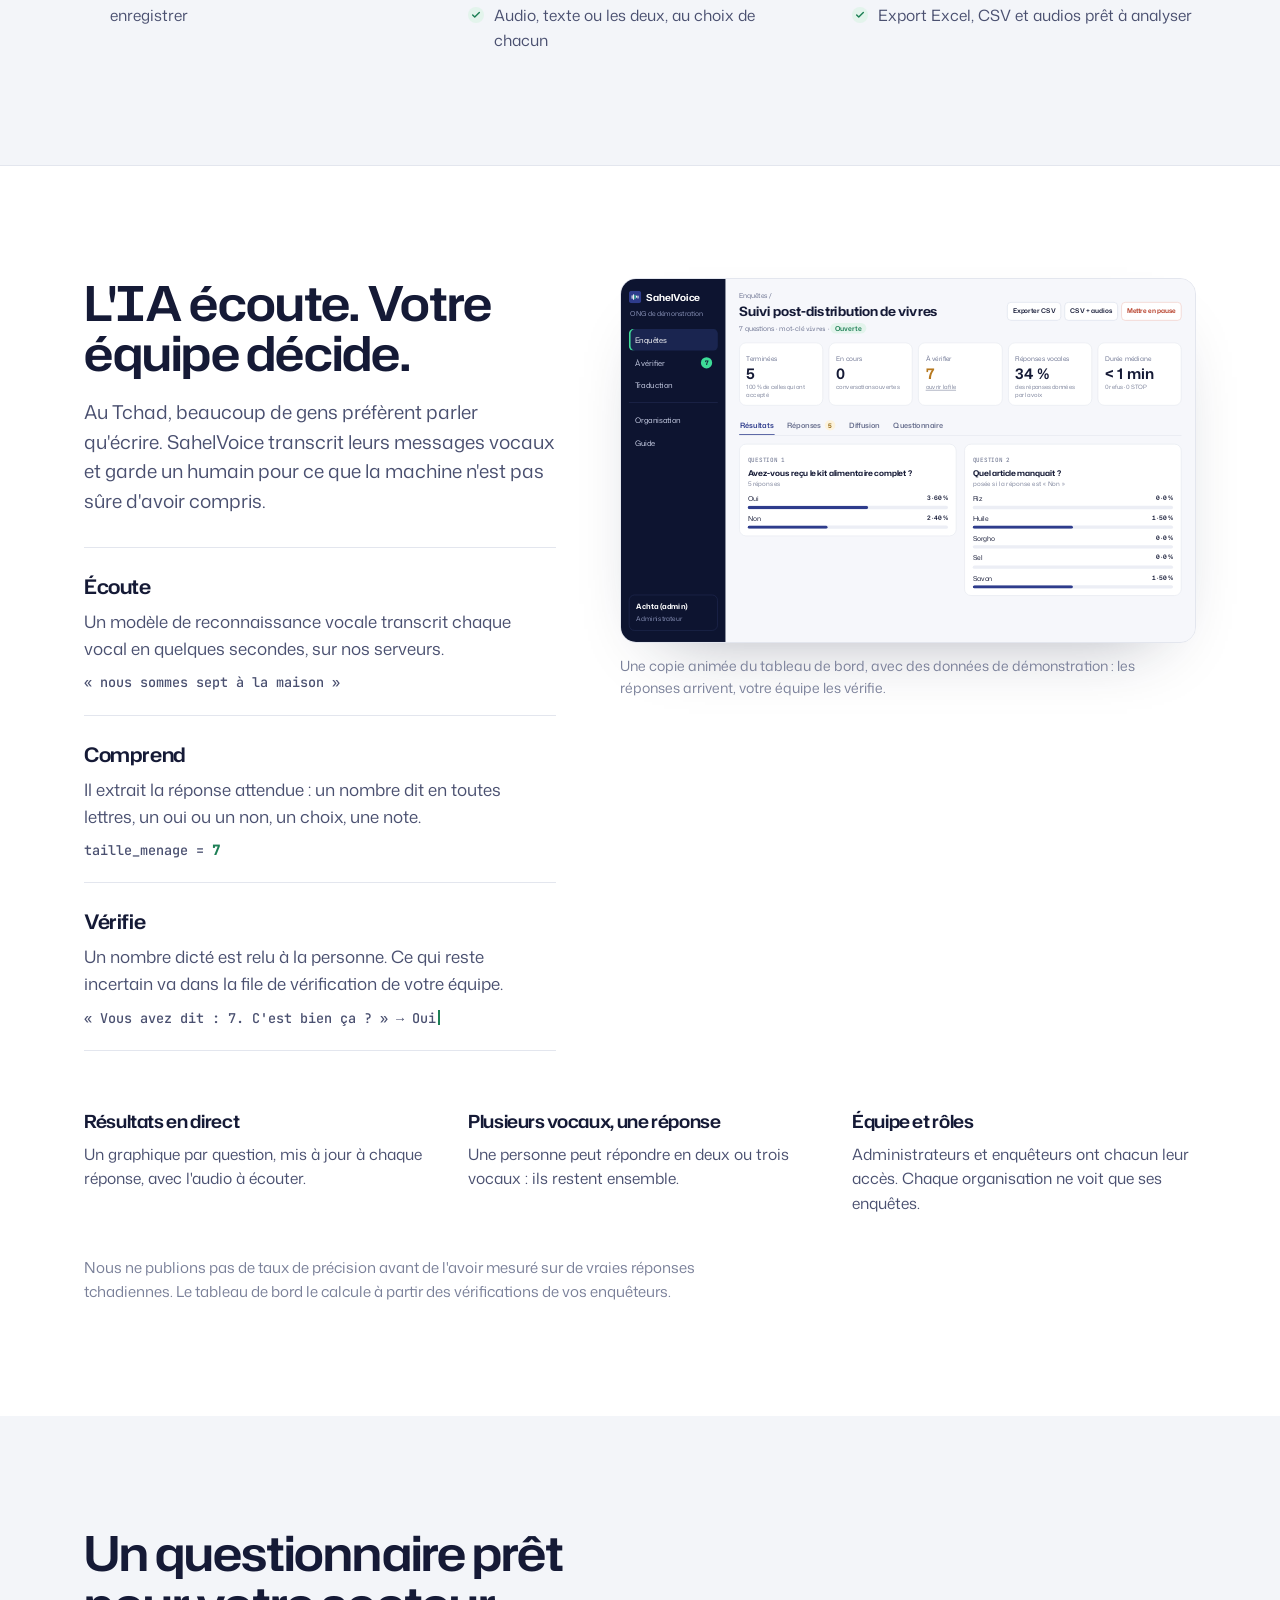
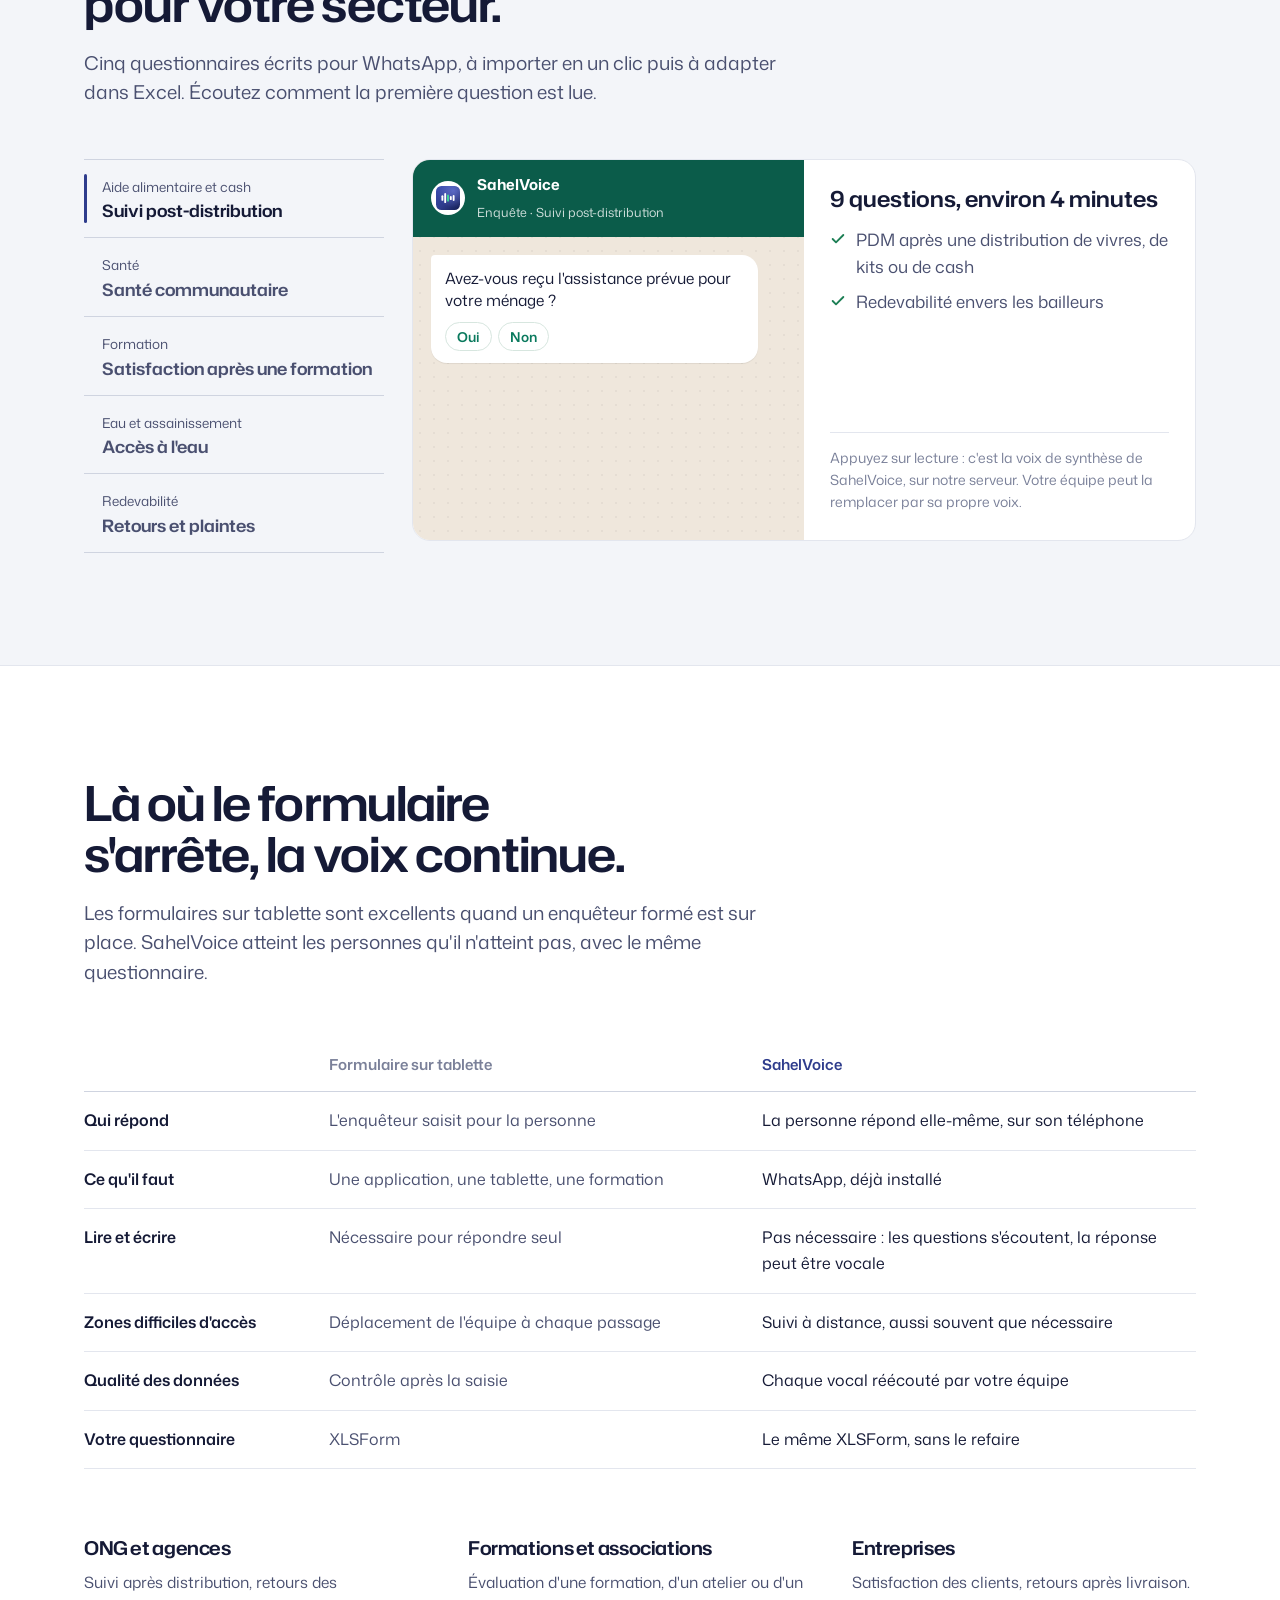
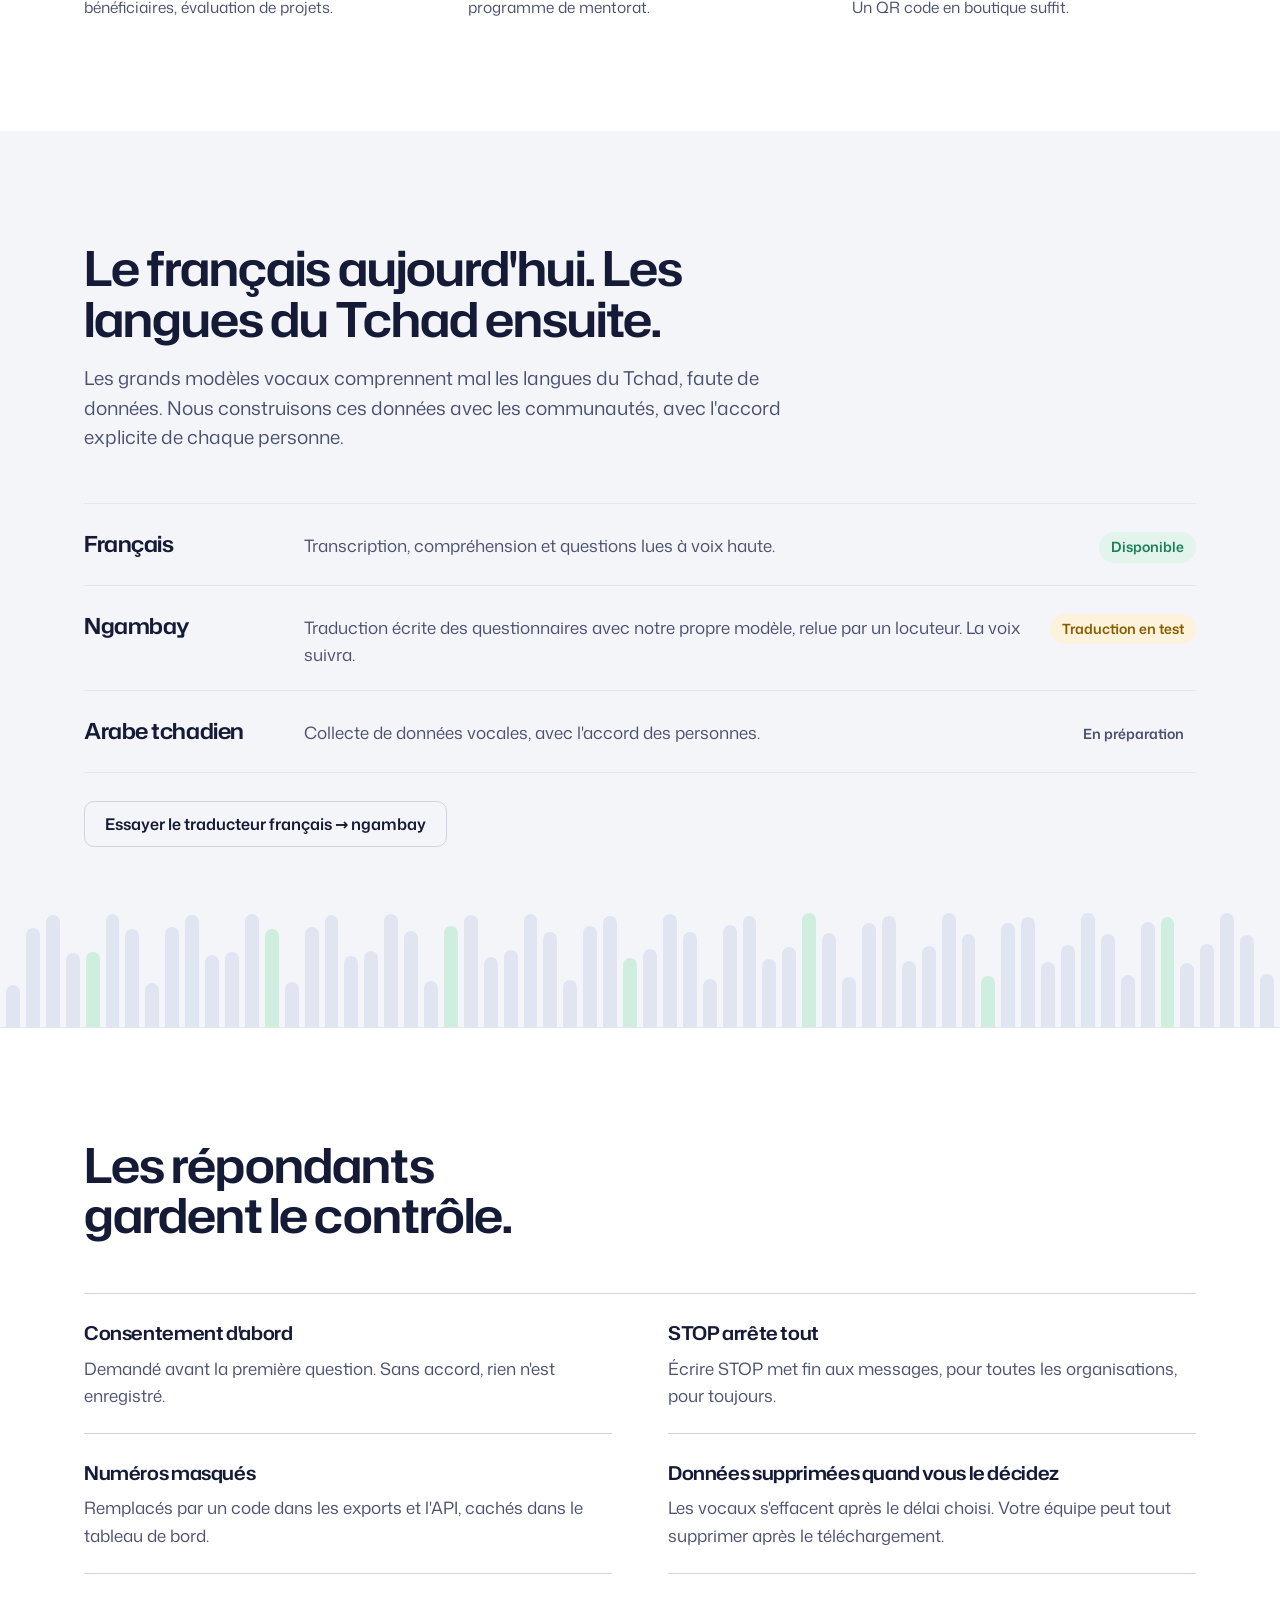
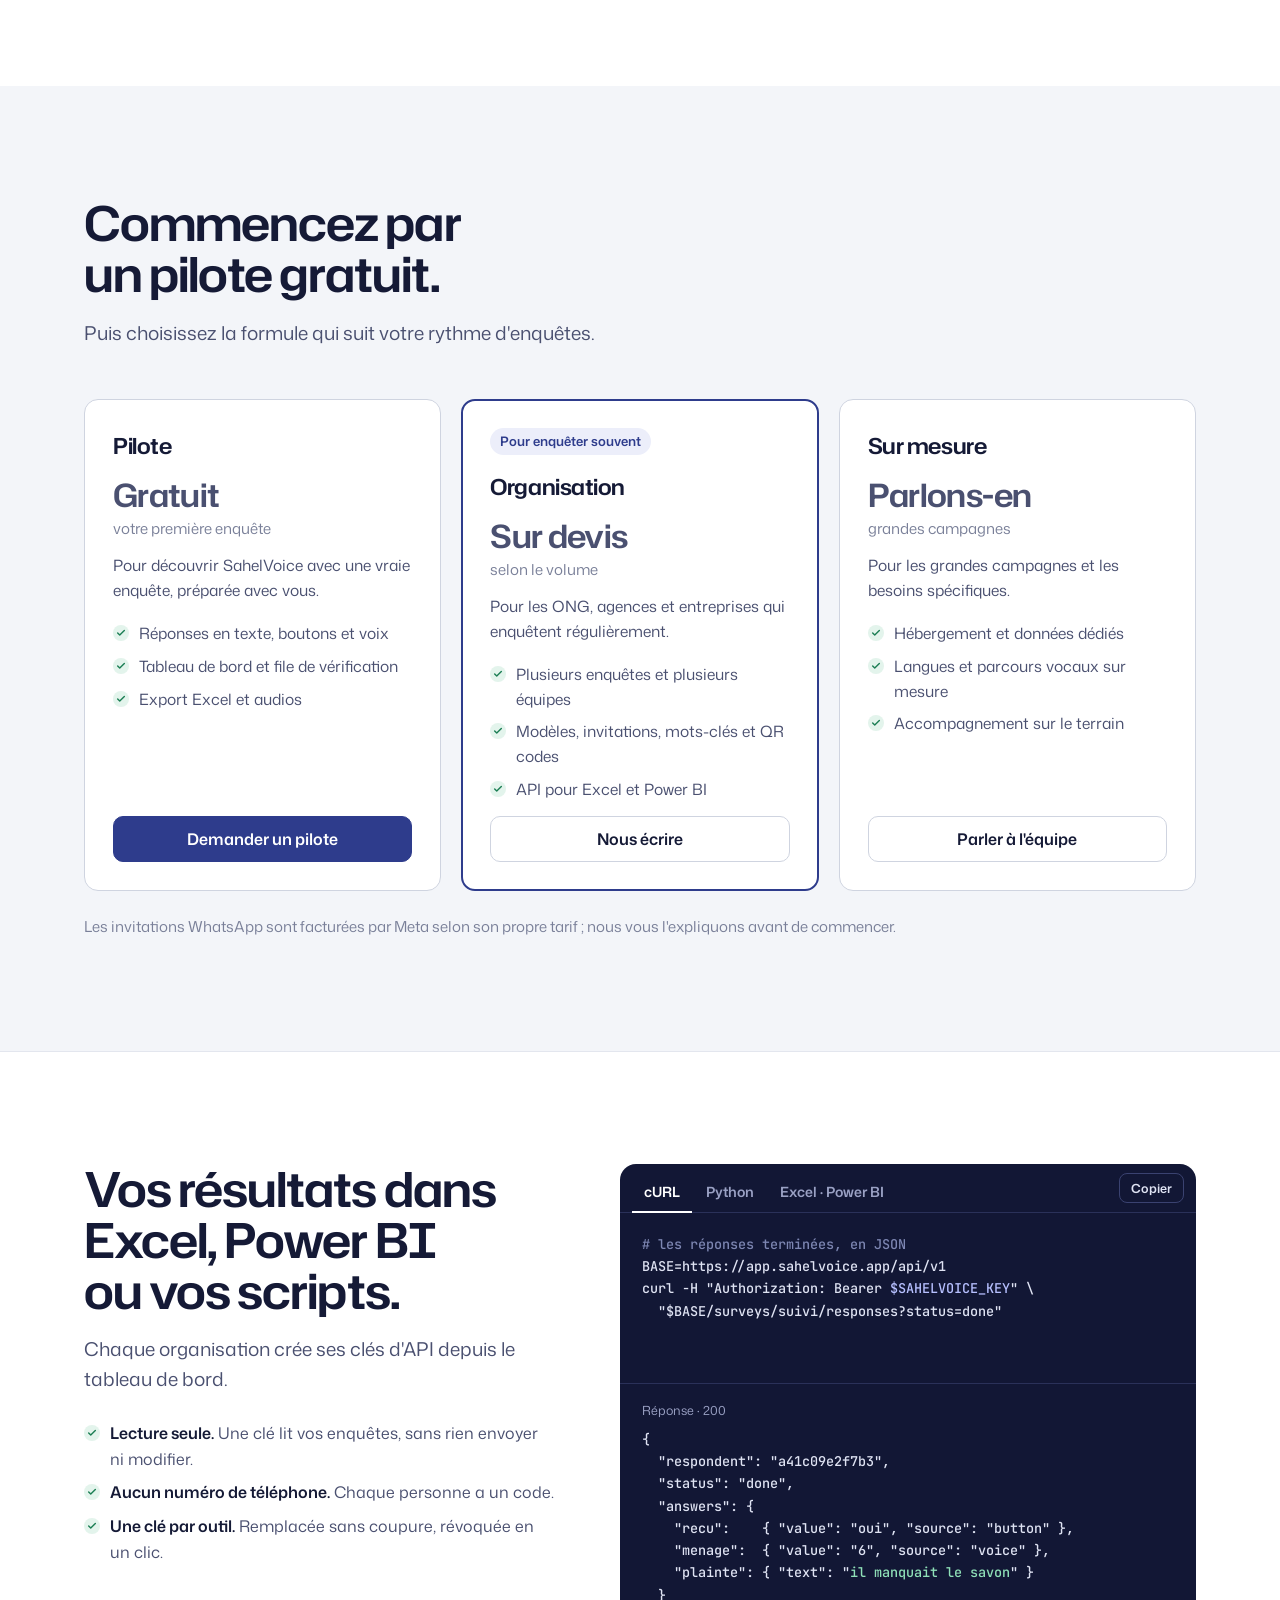
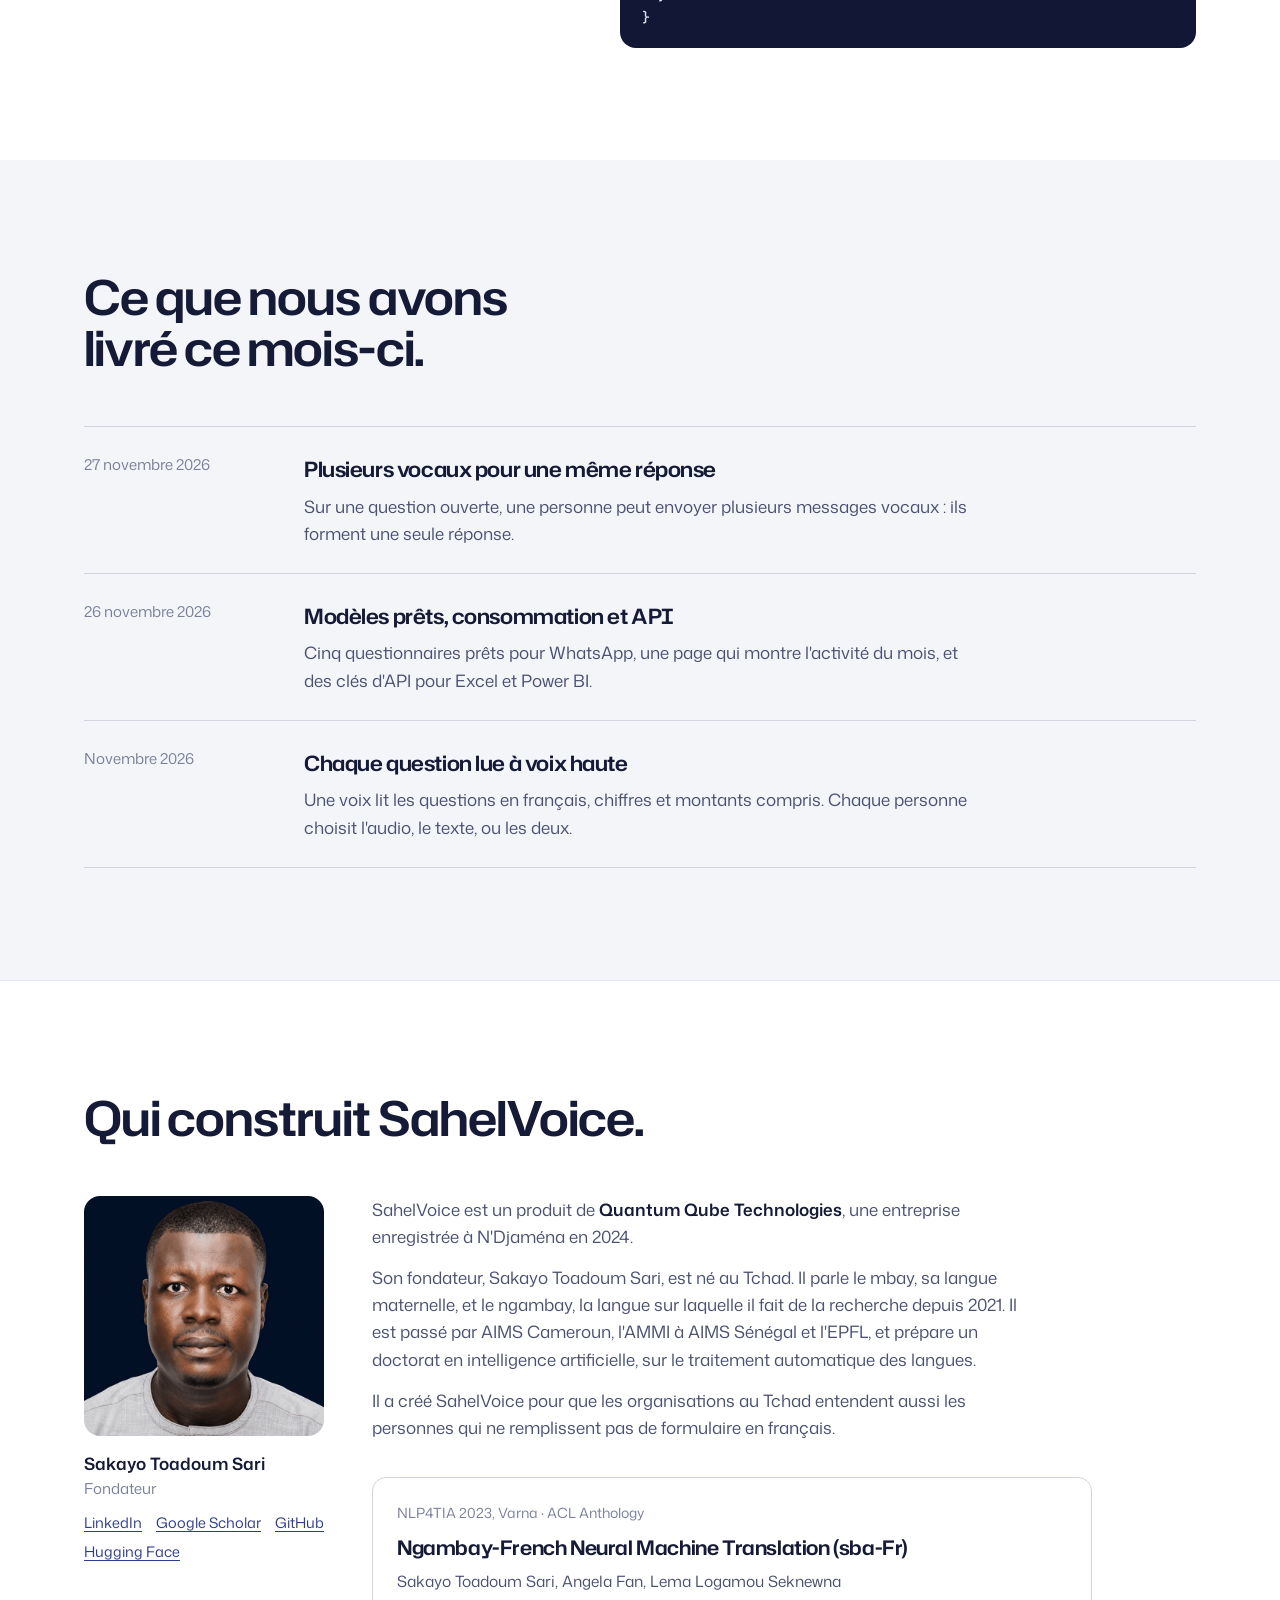
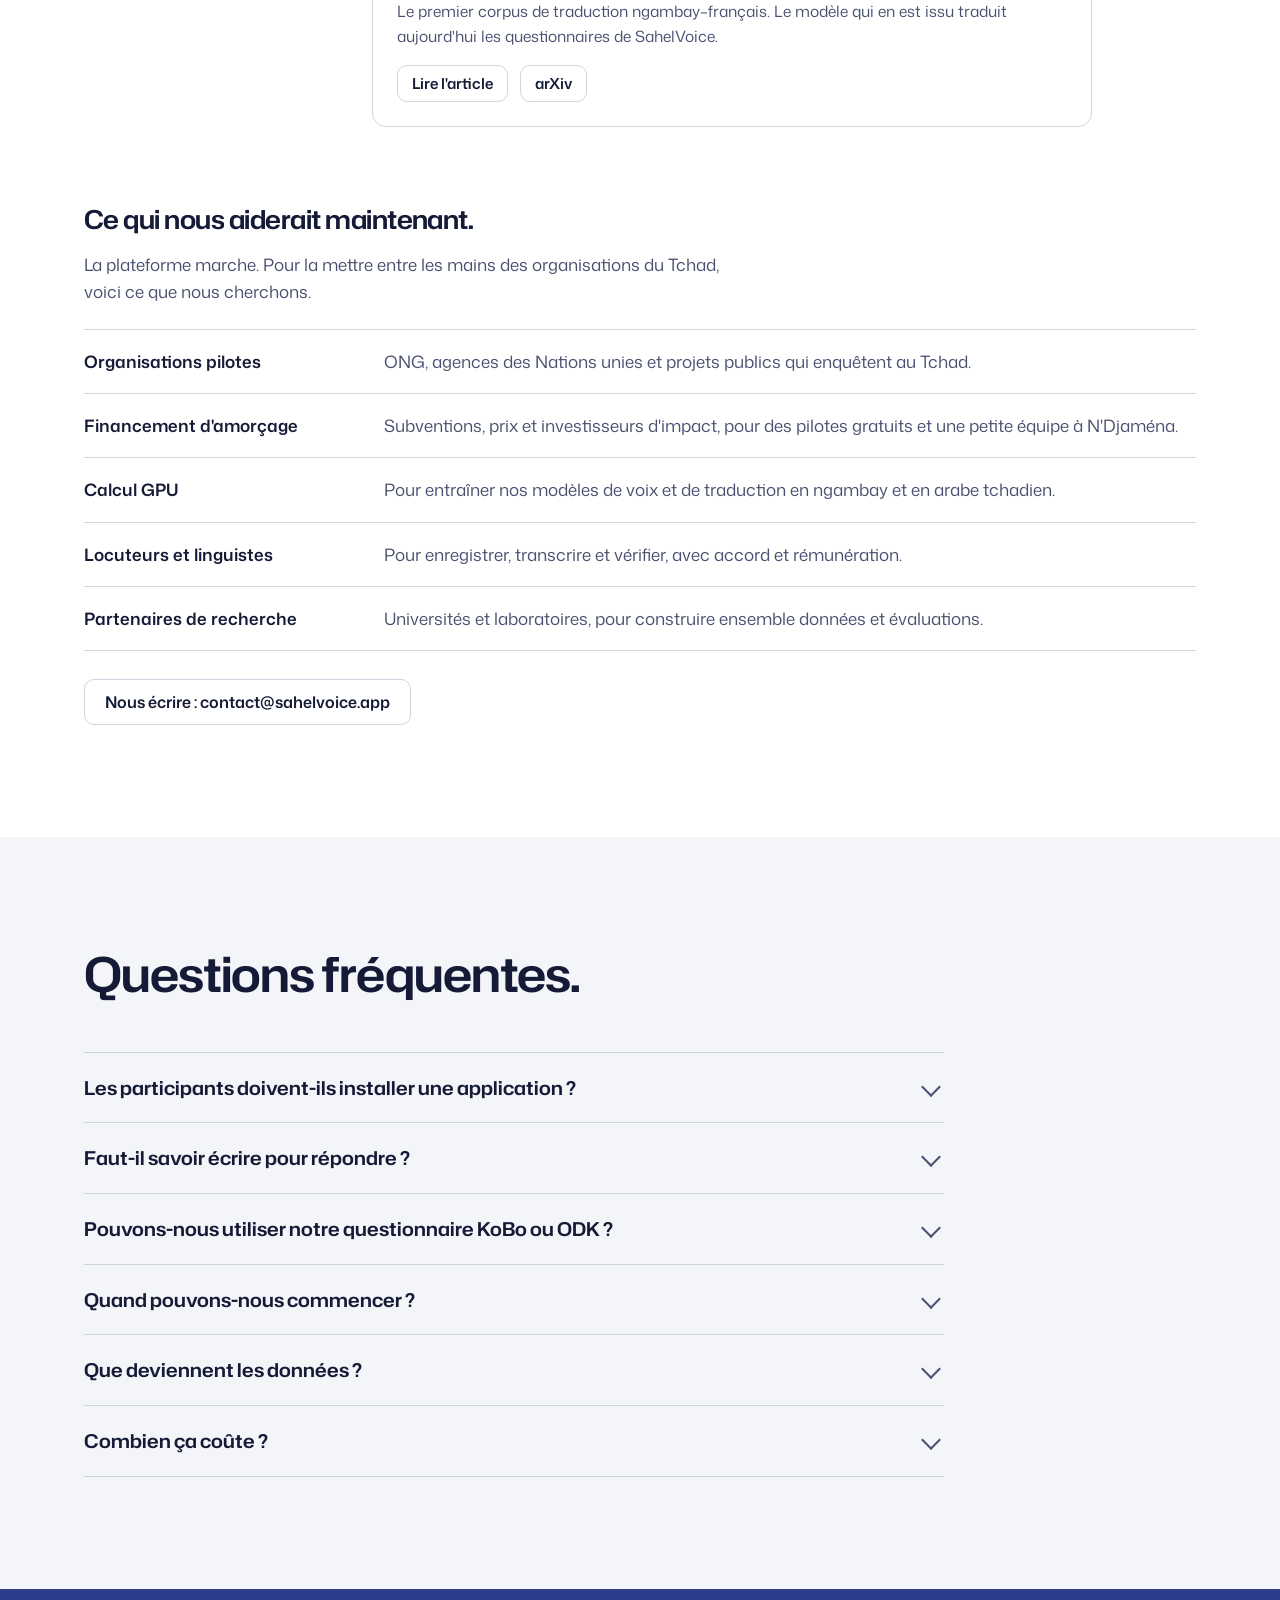
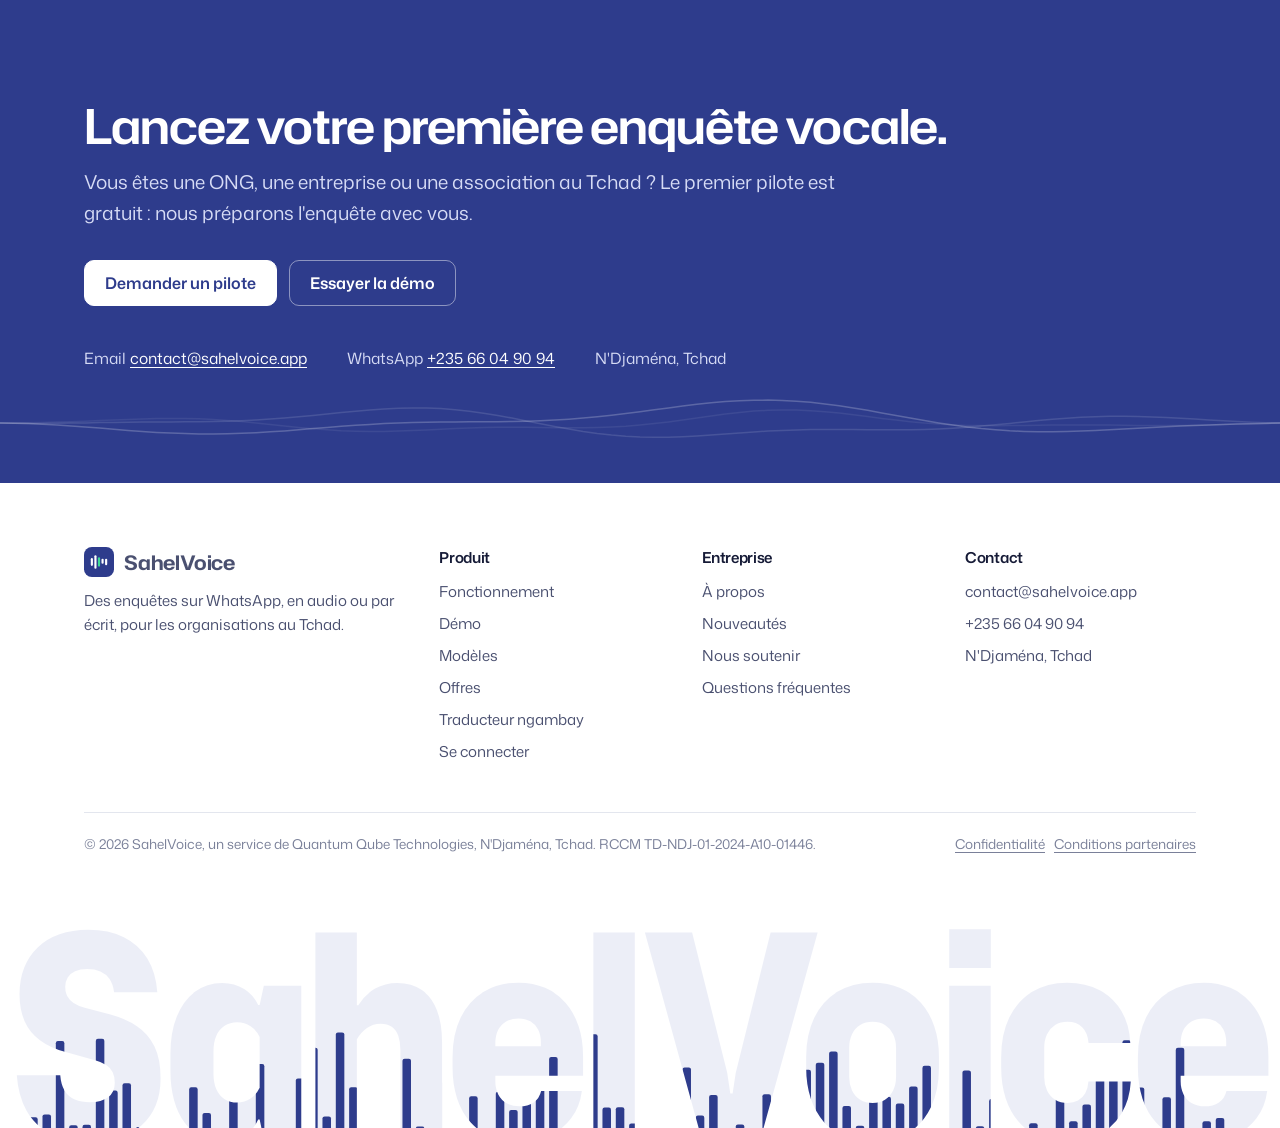
==== commit b20351e7: "Hero headline: fixed first sentence, green second sentence that changes every 6 s Co-Authored-By: Cl" ====
--- a/index.html
+++ b/index.html
@@ -17,7 +17,7 @@
 <link rel="alternate" hreflang="en" href="https://sahelvoice.app/en/">
 <link rel="alternate" hreflang="x-default" href="https://sahelvoice.app/">
 <link rel="stylesheet" href="/assets/fonts.css?v=202611161200">
-<link rel="stylesheet" href="/assets/sv.css?v=202611271225">
+<link rel="stylesheet" href="/assets/sv.css?v=202611271415">
 <script>document.documentElement.classList.add('js')</script>
 </head>
 <body>
@@ -47,7 +47,7 @@
   <div class="wrap">
     <div class="hero-grid">
       <div>
-        <h1>Chaque message vocal devient une donnée fiable.</h1>
+        <h1><span class="sr">Chaque message vocal compte. Il devient une donnée fiable.</span><span aria-hidden="true"><span class="h1a">Chaque message vocal compte.</span> <span class="rot"><span class="rot-i on">Il devient une donnée fiable.</span><span class="rot-i">Il est transcrit aussitôt.</span><span class="rot-i">Votre équipe le vérifie.</span><span class="rot-i">Il arrive dans Excel et Power BI.</span></span></span></h1>
         <p class="lede">SahelVoice mène vos enquêtes sur WhatsApp. Les gens répondent en touchant un bouton, en écrivant ou à voix haute. L'IA transcrit et structure chaque réponse ; votre équipe vérifie.</p>
         <div class="btns">
           <a class="btn" href="/pilote/">Demander un pilote</a>
@@ -492,7 +492,7 @@
     </svg>
   </div>
 </footer>
-<script src="/assets/sv.js?v=202611271225"></script>
-<script src="/assets/menu.js?v=202611271225"></script>
+<script src="/assets/sv.js?v=202611271415"></script>
+<script src="/assets/menu.js?v=202611271415"></script>
 </body>
 </html>
--- a/assets/sv.css
+++ b/assets/sv.css
@@ -71,9 +71,9 @@
 
 /* ---------- hero ---------- */
 .hero{padding:88px 0 56px;border-top:0}
-.hero-grid{display:grid;grid-template-columns:minmax(0,1.02fr) minmax(0,1fr);gap:64px;align-items:center}
+.hero-grid{display:grid;grid-template-columns:minmax(0,1.14fr) minmax(0,1fr);gap:56px;align-items:center}
 @media (max-width:980px){.hero-grid{grid-template-columns:minmax(0,1fr);gap:48px}}
-.hero h1{font-size:clamp(42px,5.6vw,70px);line-height:1.02;letter-spacing:-.03em}
+.hero h1{font-size:clamp(40px,5.2vw,66px);line-height:1.03;letter-spacing:-.03em}
 .hero .lede{margin-top:24px;font-size:20px;line-height:1.55;color:var(--ink-2);max-width:34em}
 .hero .btns{margin-top:34px}
 .hero .fine{margin-top:16px;font-size:14.5px;color:var(--ink-3)}
@@ -604,3 +604,15 @@
 .d-toast.ok .d-wave i{background:#fff;animation:none;height:30%}
 .d-toast.btn .d-wave{background:#eceefa}.d-toast.btn .d-wave i{background:#2e3c8c;animation:none;height:55%}
 @media (prefers-reduced-motion:reduce){.d-bar em::after,.d-toast{transition:none}.d-wave i{animation:none}}
+
+/* hero headline: a fixed first sentence, a second one in green that changes every 6 s */
+.hero h1 .h1a{display:block}
+.rot{display:grid;color:#14895a;margin-top:.04em}
+.rot-i{grid-area:1/1}
+.rot-i:not(.on){visibility:hidden}
+.rot.ready .rot-i{visibility:visible}
+.rot .wd{display:inline-block;overflow:hidden;vertical-align:bottom;padding-bottom:.1em;margin-bottom:-.1em}
+.hero h1 .rot .wd > span{display:inline-block;transform:translateY(105%);transition:transform .7s cubic-bezier(.2,.75,.15,1)}
+.hero h1 .rot .rot-i.on .wd > span{transform:none}
+.hero h1 .rot .rot-i.out .wd > span{transform:translateY(-105%);transition-duration:.5s;transition-timing-function:cubic-bezier(.5,0,.75,0)}
+@media (prefers-reduced-motion:reduce){.rot-i:not(.on){visibility:hidden!important}.hero h1 .rot .wd > span{transform:none!important;transition:none}}
